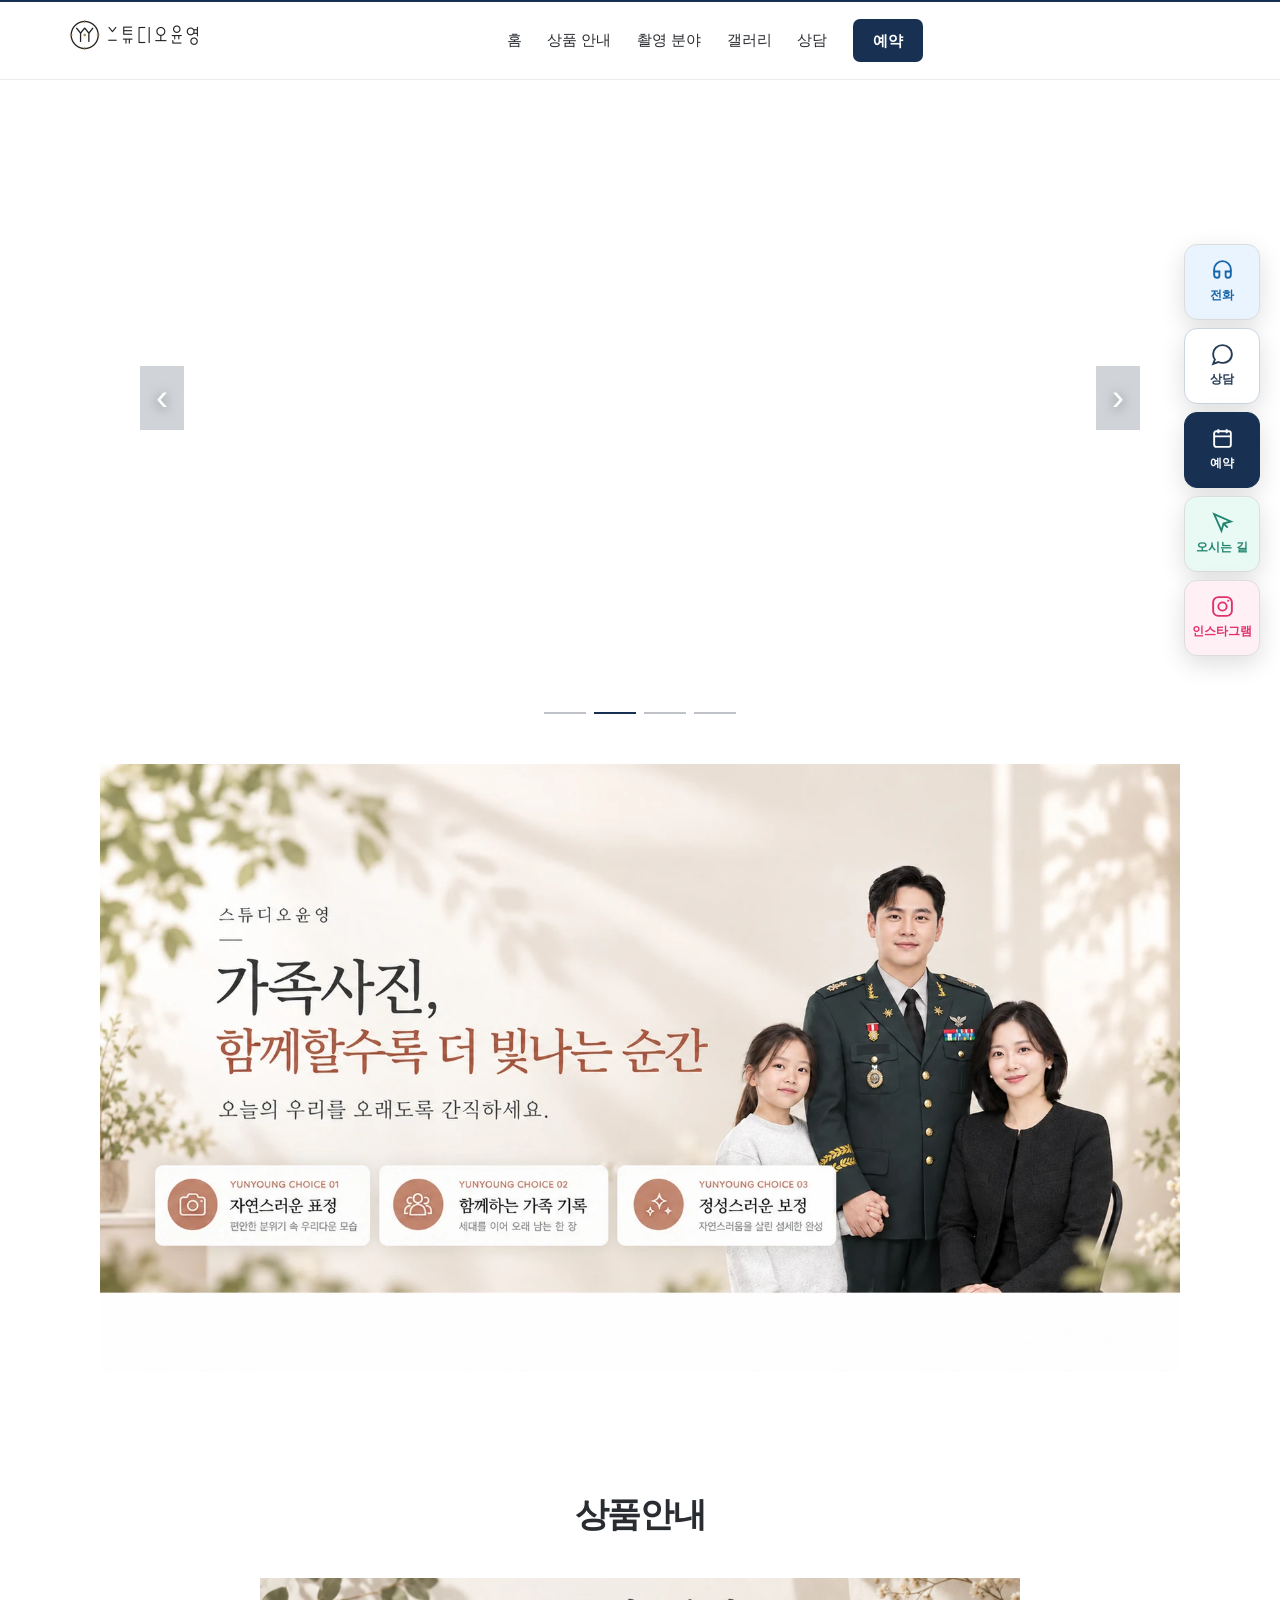
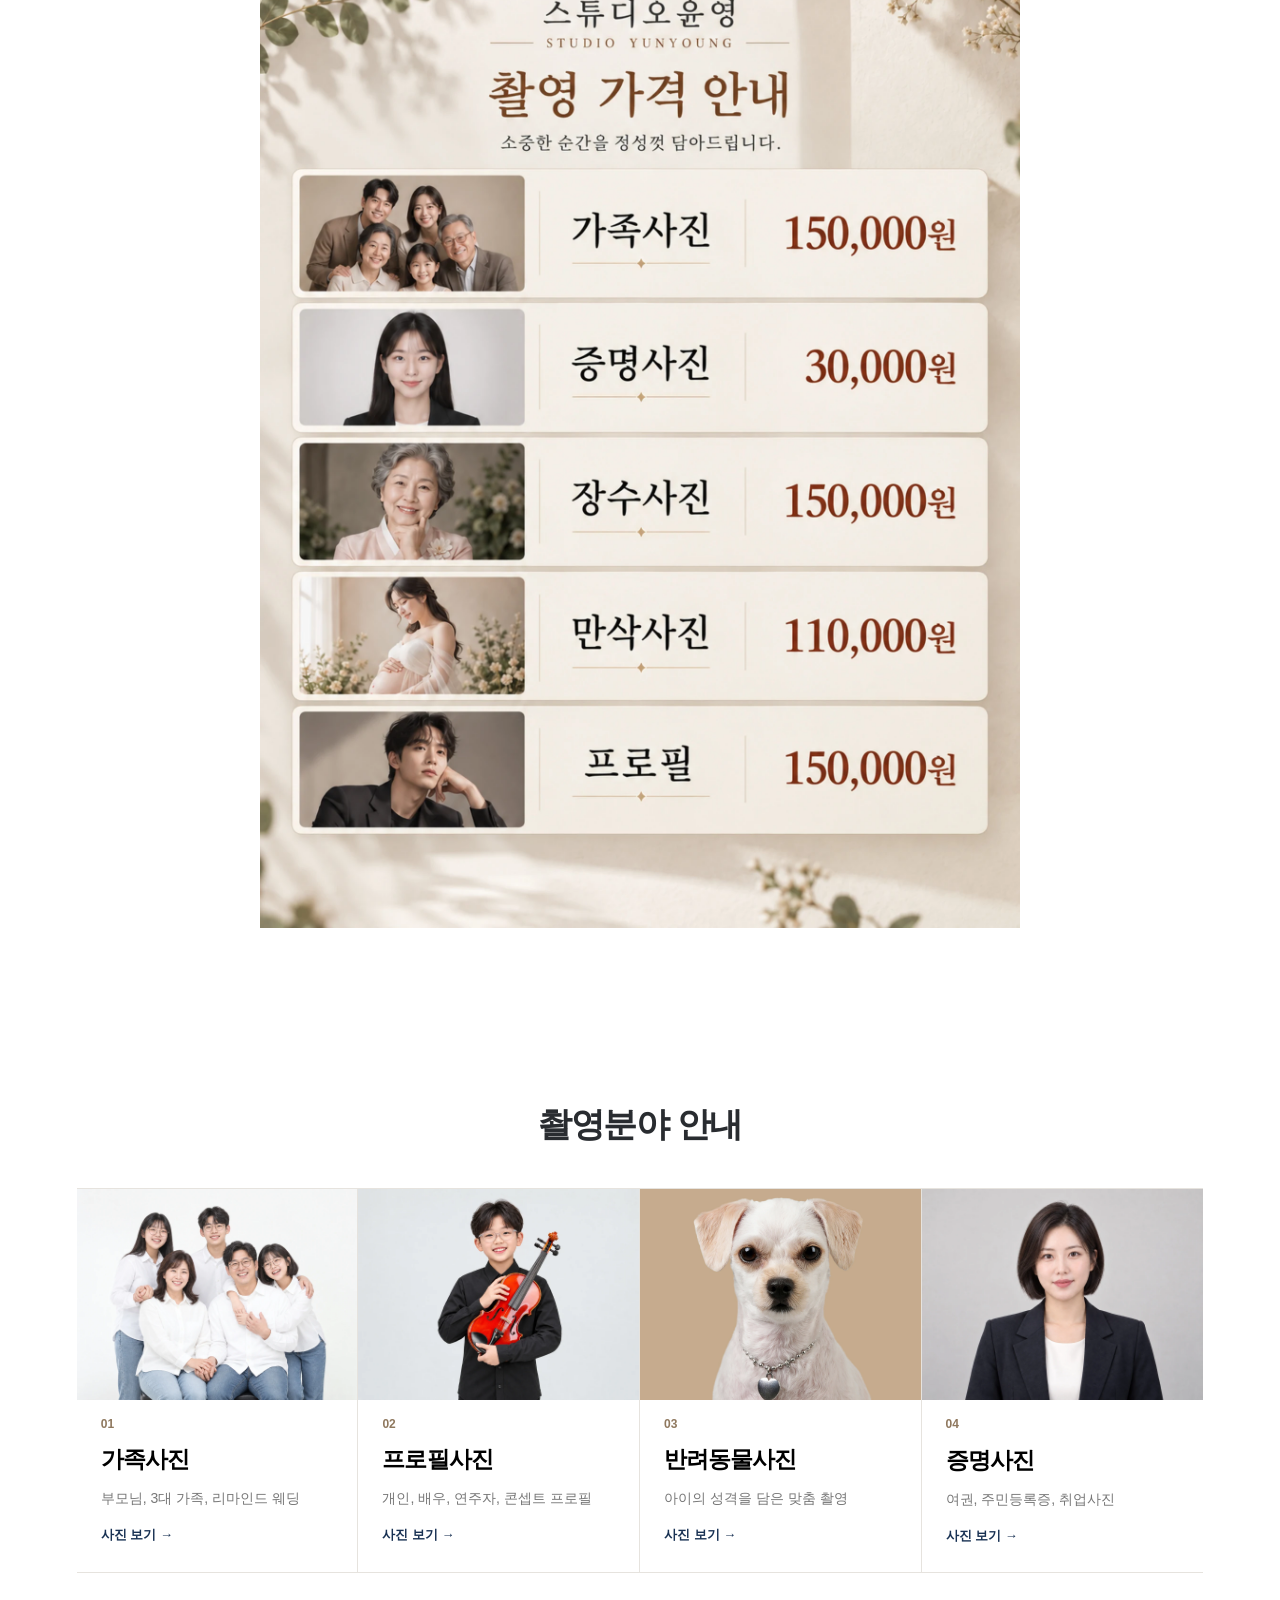
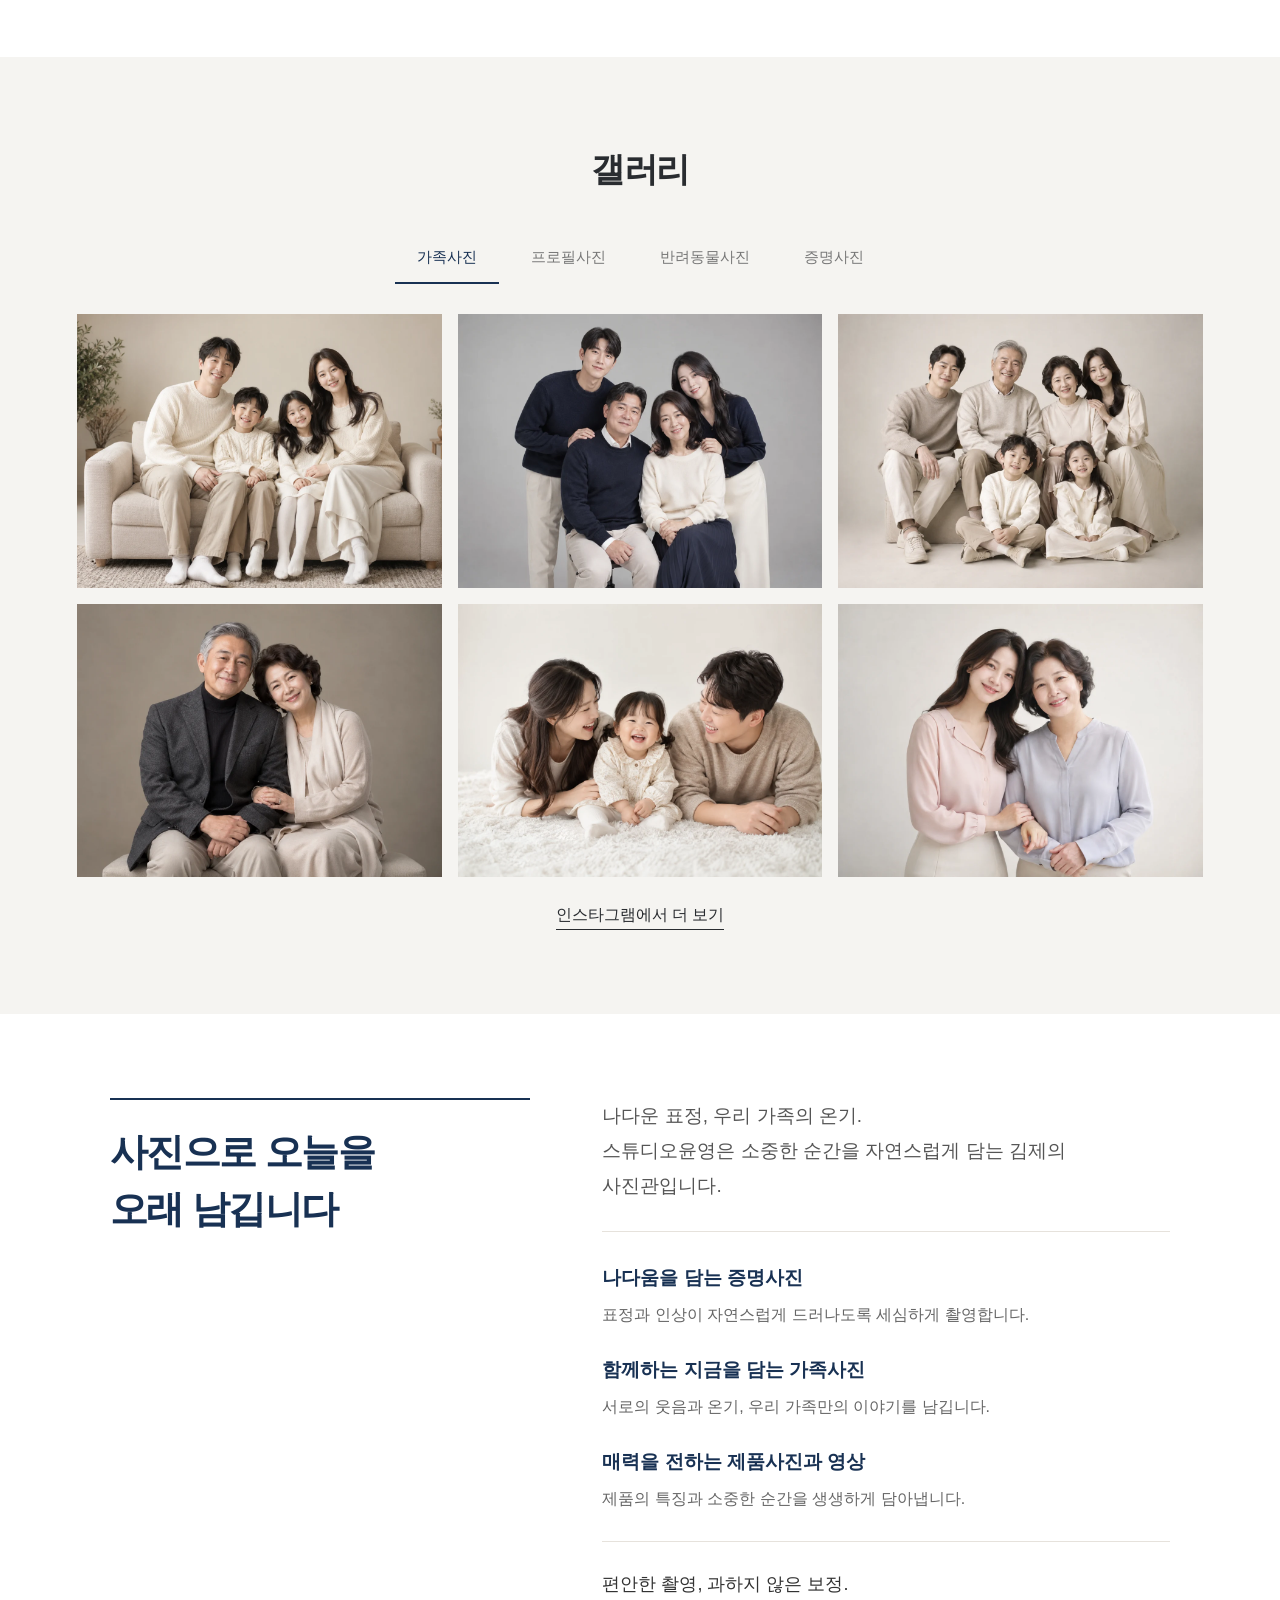
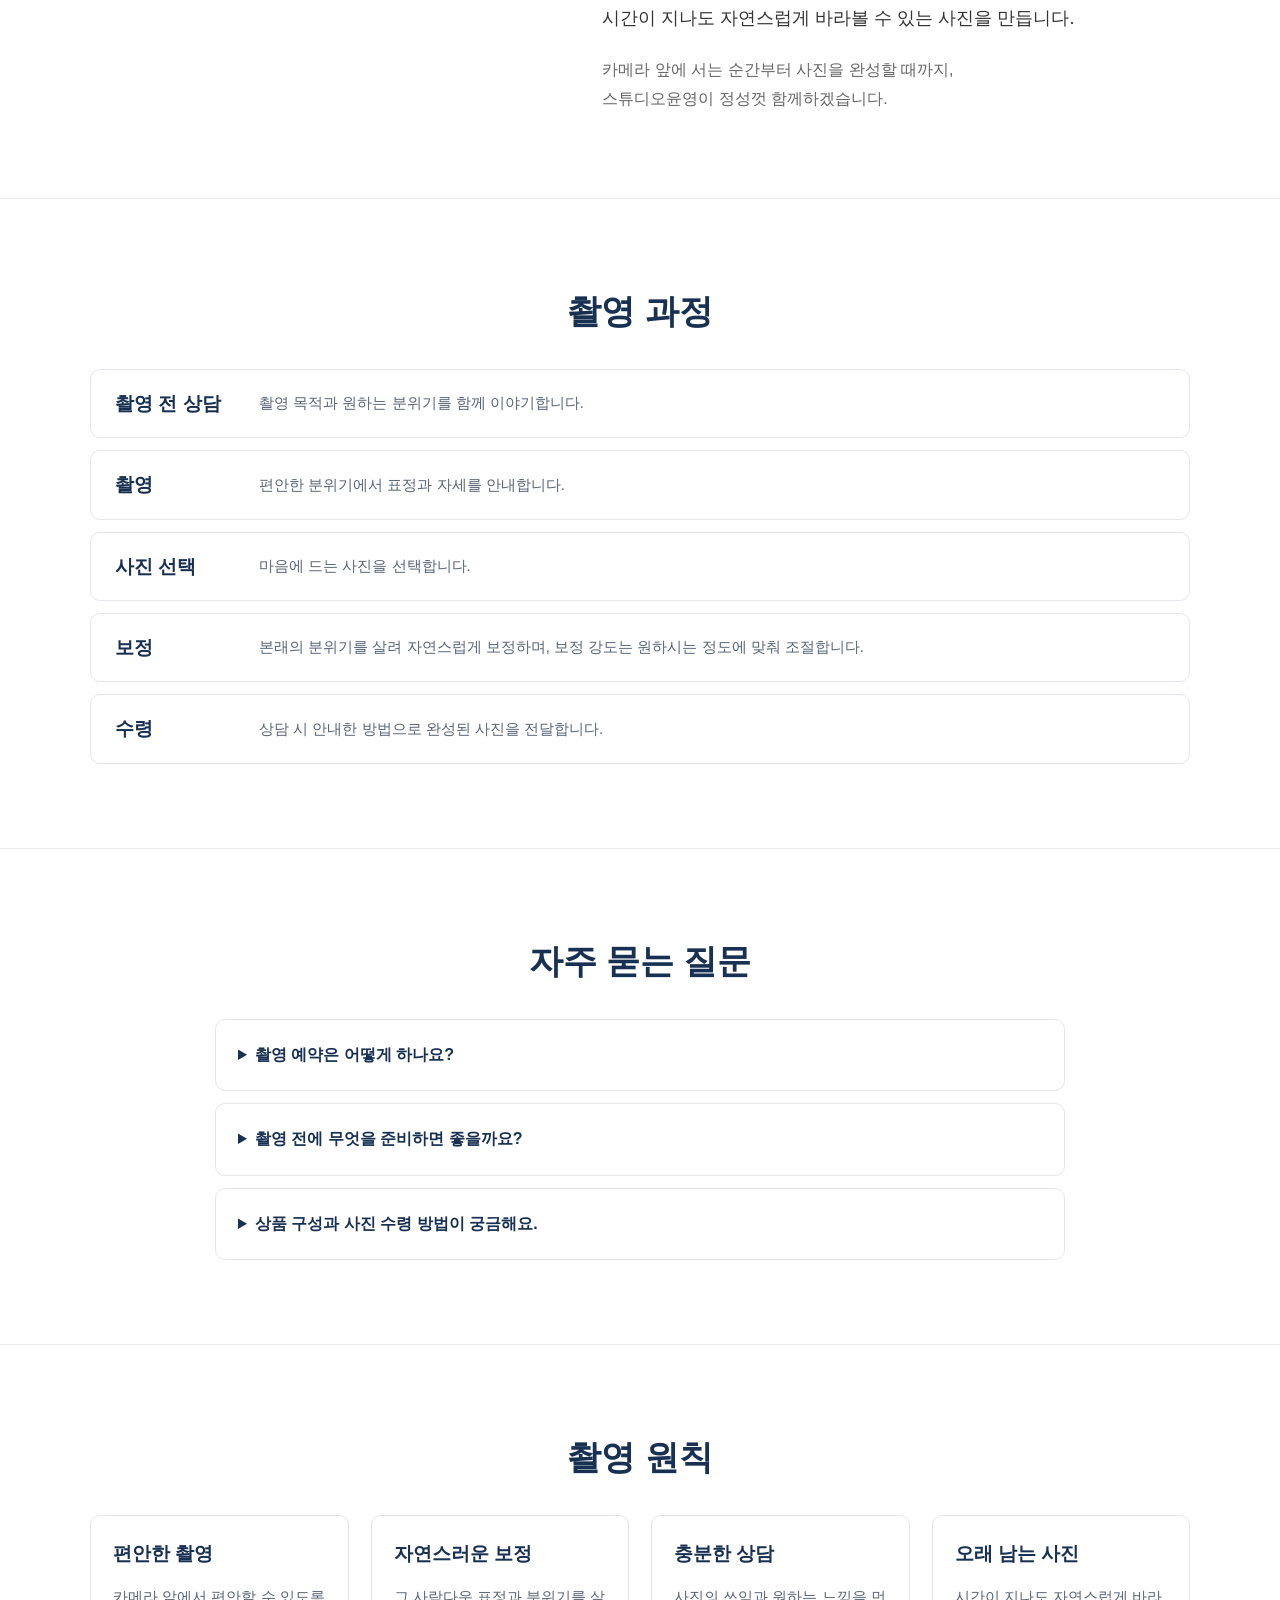
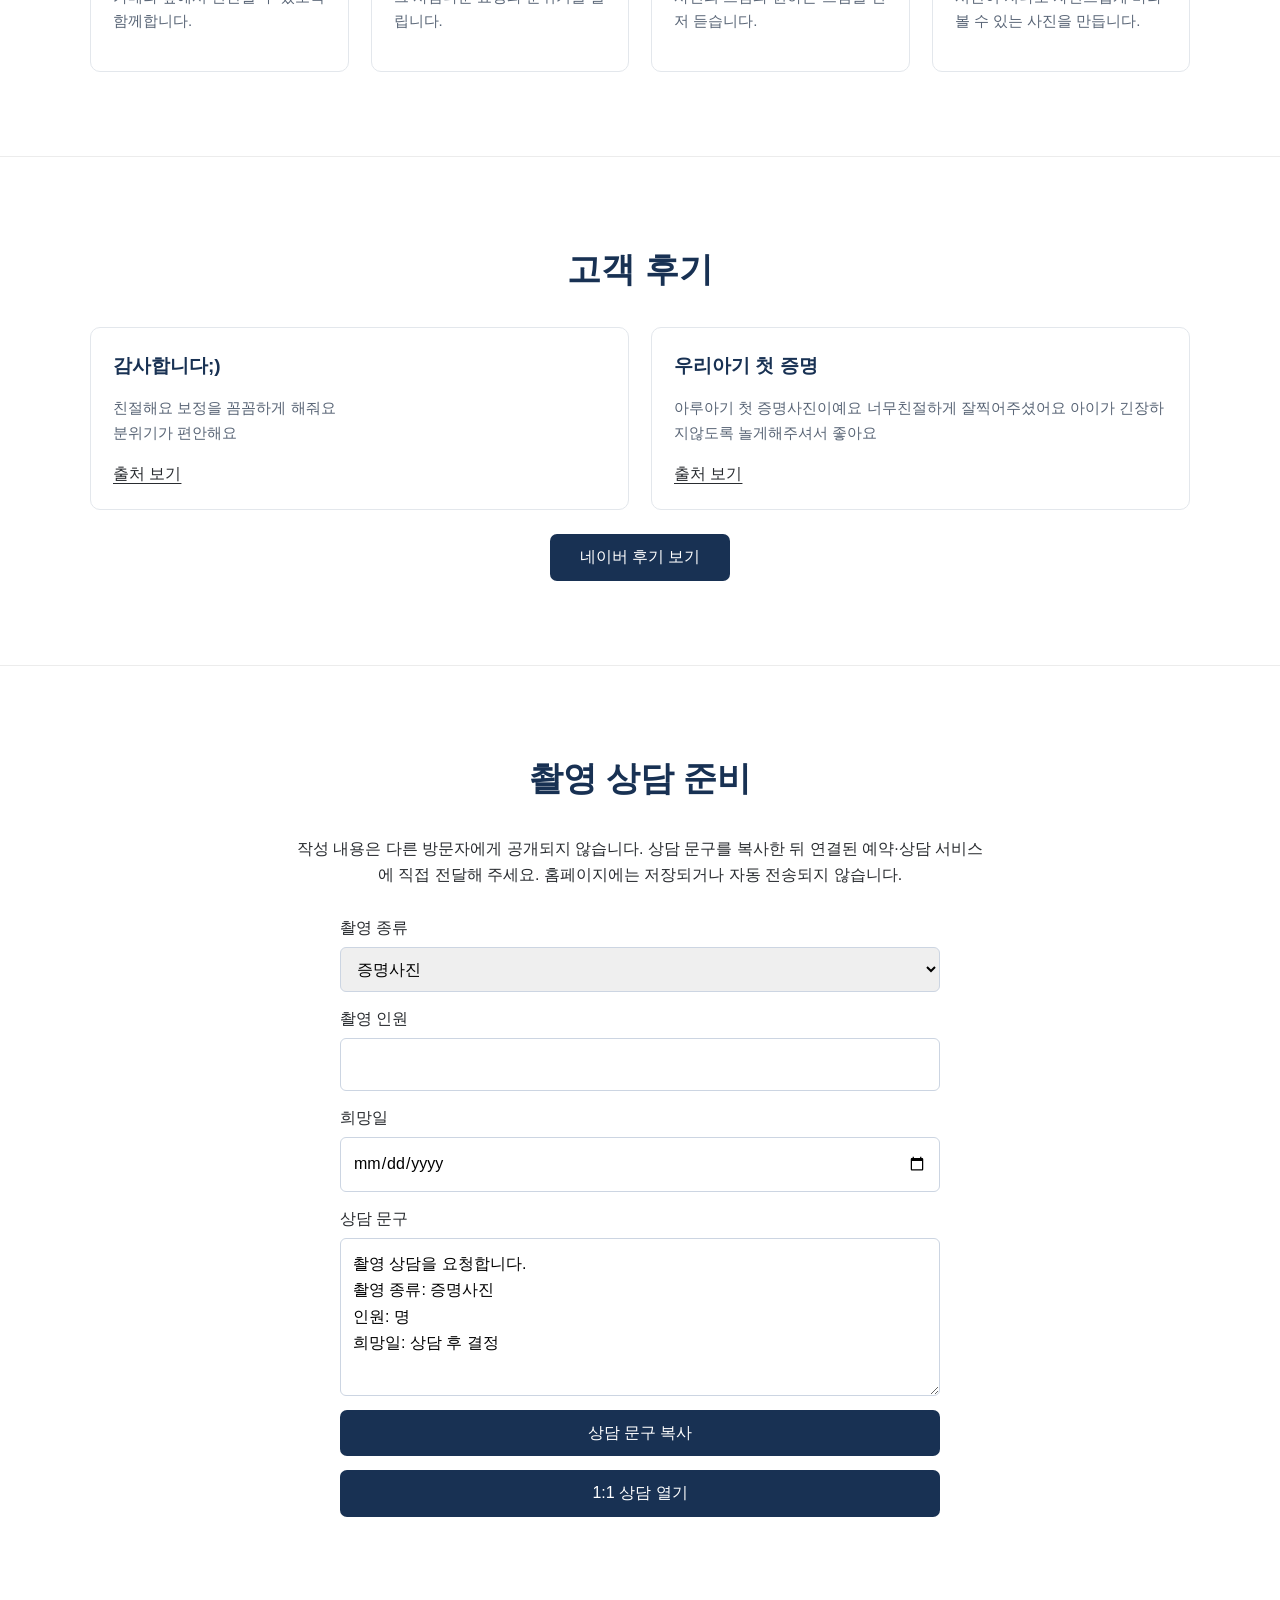
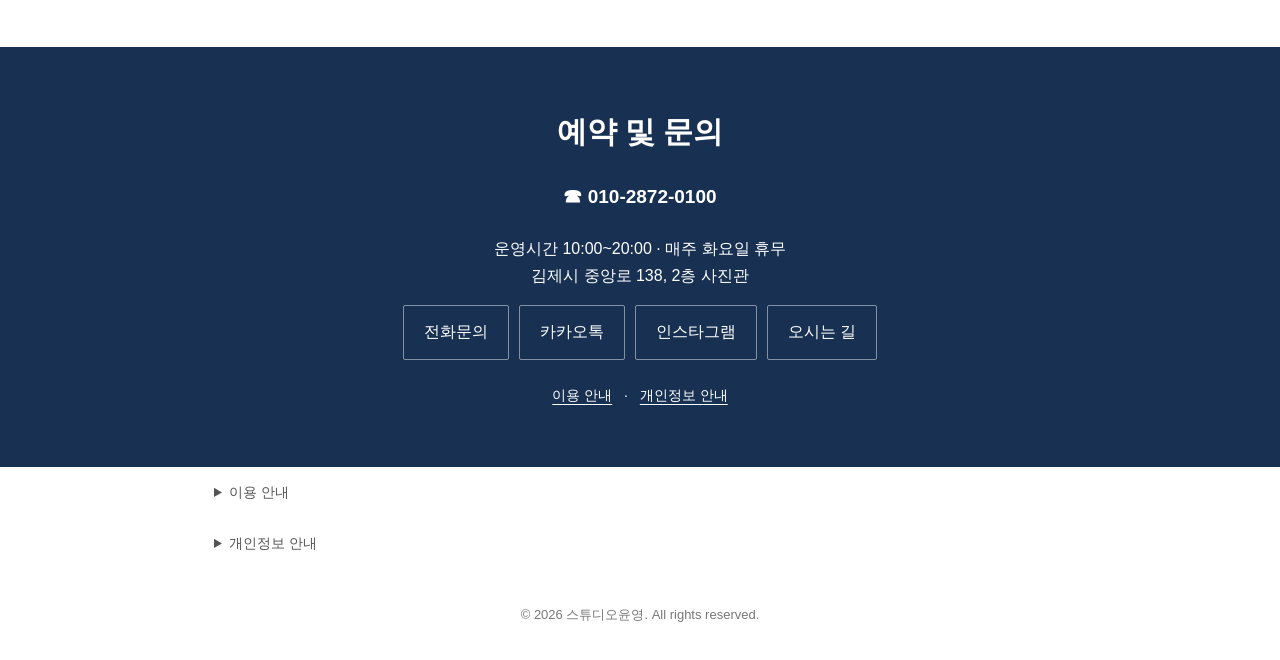
==== index.html @ 4e5cd181 "예약과 상담 메뉴 분리 및 네이버 예약 연결" ====
<!doctype html>
<html lang="ko"><head><meta charset="utf-8"><meta content="width=device-width,initial-scale=1" name="viewport"><title>스튜디오윤영 | 김제 증명사진·가족사진·프로필·반려동물사진 | 김제사진관</title><link rel="stylesheet" href="css/style-1.css"><meta content="김제시 중앙로 138, 2층 스튜디오윤영. 증명사진, 가족사진, 프로필, 반려동물사진 촬영 안내와 갤러리. 예약 및 문의 010-2872-0100." name="description"><meta content="index,follow,max-image-preview:large" name="robots"><meta content="스튜디오윤영 | 김제 증명사진·가족사진·프로필·반려동물사진" property="og:title"><meta content="김제시 중앙로 138, 2층 스튜디오윤영. 증명사진, 가족사진, 프로필, 반려동물사진 촬영 안내와 갤러리. 예약 및 문의 010-2872-0100." property="og:description"><meta content="website" property="og:type"><meta content="ko_KR" property="og:locale"><meta content="스튜디오윤영" property="og:site_name"><meta content="#183153" name="theme-color"><link href="images/photo-001.webp" rel="icon"><script type="application/ld+json">{"@context":"https://schema.org","@type":"LocalBusiness","name":"스튜디오윤영","description":"김제시 중앙로 138, 2층 스튜디오윤영. 증명사진, 가족사진, 프로필, 반려동물사진 촬영 안내와 갤러리. 예약 및 문의 010-2872-0100.","telephone":"010-2872-0100","address":{"@type":"PostalAddress","streetAddress":"중앙로 138, 2층","addressLocality":"김제시","addressRegion":"전북특별자치도","addressCountry":"KR"},"sameAs":["https://www.instagram.com/studio_yunyoung","https://pf.kakao.com/_uxjmls"],"openingHoursSpecification":{"@type":"OpeningHoursSpecification","dayOfWeek":["Monday","Wednesday","Thursday","Friday","Saturday","Sunday"],"opens":"10:00","closes":"20:00"},"url":"https://studioyunyoung.com/"}</script><!-- 게시 후 실제 HTTPS 홈페이지 주소로 canonical, og:url, og:image(공개 이미지 URL)를 추가하세요. 검색엔진 사이트 등록은 별도로 필요합니다. 휴무일은 확인 후 설정하세요. --><link rel="stylesheet" href="css/style-2.css"><link rel="stylesheet" href="css/style-3.css"><link rel="stylesheet" href="css/style-4.css"><link rel="stylesheet" href="css/style-5.css"><link rel="stylesheet" href="css/style-6.css"><link rel="canonical" href="https://studioyunyoung.com/"><meta property="og:url" content="https://studioyunyoung.com/"><meta name="twitter:card" content="summary_large_image"><meta name="google-site-verification" content="3kci3EjsQN4Li2JNepn-wBE82JC1G_40nreCyYBbJPE"><meta name="naver-site-verification" content="561d29f0ad406aca22799c77ac0c1b905d959509"><meta property="og:image" content="https://studioyunyoung.com/images/studio-yunyoung-og.jpg"><meta property="og:image:type" content="image/jpeg"><meta property="og:image:width" content="1200"><meta property="og:image:height" content="630"><meta name="twitter:image" content="https://studioyunyoung.com/images/studio-yunyoung-og.jpg"><meta name="twitter:title" content="스튜디오윤영 | 김제 증명사진·가족사진·프로필·반려동물사진"><meta name="twitter:description" content="김제시 중앙로 138, 2층 스튜디오윤영. 증명사진, 가족사진, 프로필, 반려동물사진 촬영 안내와 갤러리. 예약 및 문의 010-2872-0100."><script id="yy-config" type="application/json">{"version":5,"schedule":{"start":"2026-09-19","end":"2026-09-30","enabled":true},"products":{"enabled":false,"items":[]},"faq":{"enabled":true,"items":[{"title":"촬영 예약은 어떻게 하나요?","text":"전화·네이버 예약·카카오톡을 통해 촬영을 예약하실 수 있습니다. 원하시는 촬영 종류와 일정을 선택하거나 알려주세요. 예약과 관련해 궁금한 점은 전화 또는 카카오톡으로 편하게 문의해 주세요."},{"title":"촬영 전에 무엇을 준비하면 좋을까요?","text":"원하는 사진 분위기와 사용 목적을 미리 알려주세요. 의상과 준비물은 촬영 종류에 맞춰 상담해 드립니다."},{"title":"상품 구성과 사진 수령 방법이 궁금해요.","text":"촬영 종류에 따라 상품 구성과 수령 방법이 다릅니다. 예약 상담 시 확인해 주세요."}]},"process":{"enabled":true,"items":[{"title":"촬영 전 상담","text":"촬영 목적과 원하는 분위기를 함께 이야기합니다."},{"title":"촬영","text":"편안한 분위기에서 표정과 자세를 안내합니다."},{"title":"사진 선택","text":"마음에 드는 사진을 선택합니다."},{"title":"보정","text":"본래의 분위기를 살려 자연스럽게 보정하며, 보정 강도는 원하시는 정도에 맞춰 조절합니다."},{"title":"수령","text":"상담 시 안내한 방법으로 완성된 사진을 전달합니다."}]},"wardrobe":{"enabled":false,"items":[{"title":"","text":""}]},"visit":{"enabled":false,"items":[{"title":"","text":""}]},"photographer":{"enabled":false,"items":[{"title":"","text":""}]},"principles":{"enabled":true,"items":[{"title":"편안한 촬영","text":"카메라 앞에서 편안할 수 있도록 함께합니다."},{"title":"자연스러운 보정","text":"그 사람다운 표정과 분위기를 살립니다."},{"title":"충분한 상담","text":"사진의 쓰임과 원하는 느낌을 먼저 듣습니다."},{"title":"오래 남는 사진","text":"시간이 지나도 자연스럽게 바라볼 수 있는 사진을 만듭니다."}]},"reviews":{"enabled":true,"items":[{"title":"감사합니다;)","text":"친절해요 보정을 꼼꼼하게 해줘요\n분위기가 편안해요","url":"https://m.place.naver.com/my/review/6aae3f268a6053fb1e5ec2ae"},{"title":"우리아기 첫 증명","text":"아루아기 첫 증명사진이예요 너무친절하게 잘찍어주셨어요 아이가 긴장하지않도록 놀게해주셔서 좋아요","url":"https://m.place.naver.com/my/review/67e1294032980dc170e0aef8"}],"naverURL":"https://map.naver.com/p/search/%EC%8A%A4%ED%8A%9C%EB%94%94%EC%98%A4%EC%9C%A4%EC%98%81/place/1227058138?placePath=%2Freview%3Fbk_query%3D%EC%8A%A4%ED%8A%9C%EB%94%94%EC%98%A4%EC%9C%A4%EC%98%81%26entry%3Dpll%26fromNxList%3Dtrue%26fromPanelNum%3D2%26locale%3Dko%26searchText%3D%EC%8A%A4%ED%8A%9C%EB%94%94%EC%98%A4%EC%9C%A4%EC%98%81%26svcName%3Dmap_pcv5%26timestamp%3D202609191800&entry=pll&from=nx&fromNxList=true&searchType=place&c=15.00,0,0,0,dh","kakaoURL":""},"reservation":{"label":"예약","url":"https://m.booking.naver.com/booking/10/bizes/551021?theme=place&entry=pll&lang=ko","enabled":true},"consult":{"label":"상담","url":"https://pf.kakao.com/_uxjmls/chat","enabled":true,"types":"증명사진\n가족사진\n프로필사진\n반려동물사진\n만삭사진\n제품사진","galleryURL":""}}</script><link rel="stylesheet" href="css/style-7.css"></head><body><header><div class="logo"><a href="./" aria-label="스튜디오윤영 메인화면 새로 열기" style="display: block;"><img alt="스튜디오윤영 로고" decoding="async" height="200" src="images/photo-002.webp" width="600"></a></div><button aria-controls="main-nav" aria-expanded="false" class="menu-toggle" type="button">☰ 메뉴</button><nav aria-label="주요 메뉴" id="main-nav"><a href="./">홈</a><a href="#price">상품 안내</a><a href="#services">촬영 분야</a><div class="nav-gallery"><a href="#gallery">갤러리</a><div class="gallery-subnav" aria-label="갤러리 분야"><a href="#gallery" data-category="0">가족사진</a><a href="#gallery" data-category="1">프로필사진</a><a href="#gallery" data-category="2">반려동물사진</a><a href="#gallery" data-category="3">증명사진</a></div></div><a class="nav-consult" href="#yy-consult" data-yy-consult="true">상담</a><a class="nav-reservation yy-book" href="https://m.booking.naver.com/booking/10/bizes/551021?theme=place&amp;entry=pll&amp;lang=ko" target="_blank" rel="noopener noreferrer" data-yy-reservation="true">예약</a></nav></header><main class="layout-gallery reference-layout"><div aria-label="스튜디오 촬영사진" class="hero"><h1 class="sr-only">김제 사진관 스튜디오윤영</h1><img alt="메인 사진 1" class="hero-slide active" decoding="async" fetchpriority="high" height="900" src="images/photo-003.webp" style="object-position:50% 50%" width="1600" aria-hidden="false"><img alt="메인 사진 2" class="hero-slide" decoding="async" height="900" src="images/photo-004.webp" style="object-position:50% 50%" width="1600" aria-hidden="true"><img class="hero-slide" alt="메인 사진" decoding="async" src="images/photo-005.webp" width="1600" height="900" aria-hidden="true"><img class="hero-slide" alt="메인 사진" decoding="async" src="images/photo-006.webp" width="1600" height="900" aria-hidden="true"><button aria-label="이전 사진" class="hero-arrow hero-prev">‹</button><button aria-label="다음 사진" class="hero-arrow hero-next">›</button><div class="hero-controls"><button class="slide-dot active" type="button" aria-label="1번 사진 보기" aria-pressed="true"></button><button class="slide-dot" type="button" aria-label="2번 사진 보기" aria-pressed="false"></button><button class="slide-dot" type="button" aria-label="3번 사진 보기" aria-pressed="false"></button><button class="slide-dot" type="button" aria-label="4번 사진 보기" aria-pressed="false"></button></div></div><img alt="대문 아래 이미지" class="feature" decoding="async" height="900" loading="lazy" src="images/photo-007.webp" width="1600"><section class="event" id="event" data-yy-start="2026-09-19" data-yy-end="2026-09-30" data-yy-enabled="true"><div class="section-title"><small>EVENT</small><h2>이벤트</h2></div><div class="stack-images"><img alt="이벤트 1" decoding="async" height="1402" loading="lazy" src="images/photo-008.webp" width="1122"></div><a class="naver-card" href="https://map.naver.com/p/entry/place/1227058138?c=15.00,0,0,0,dh&amp;placePath=%2Fhome%3Ffrom%3Dmap%26fromPanelNum%3D1%26additionalHeight%3D76%26timestamp%3D202609111523%26locale%3Dko%26svcName%3Dmap_pcv5" rel="noopener noreferrer" target="_blank"><span class="naver-thumb">N</span><span><small>네이버 스마트플레이스</small><b>네이버에서 이벤트 확인하기</b></span><strong>열기 →</strong></a><a class="naver-card" href="https://pf.kakao.com/_uxjmls/chat" rel="noopener noreferrer" target="_blank"><span class="naver-thumb" style="background:#fee500;color:#241f00">톡</span><span><small>카카오톡 채널</small><b>이벤트·촬영 상담하기</b></span><strong>열기 →</strong></a></section>
<section id="price"><div class="section-title"><small>PRICE</small><h2>상품안내</h2></div><div class="stack-images"><img alt="상품안내 1" decoding="async" height="2000" loading="lazy" src="images/photo-009.webp" width="1600"></div></section>
<section id="services"><div class="section-title"><small>SERVICE</small><h2>촬영분야 안내</h2></div><div class="services"><button class="service"><img alt="가족사진" decoding="async" height="900" loading="lazy" src="images/photo-010.webp" width="1200"><span class="service-number">01</span><b>가족사진</b><p>부모님, 3대 가족, 리마인드 웨딩</p><em>사진 보기 →</em></button><button class="service"><img alt="프로필사진" decoding="async" height="900" loading="lazy" src="images/photo-011.webp" width="1200"><span class="service-number">02</span><b>프로필사진</b><p>개인, 배우, 연주자, 콘셉트 프로필</p><em>사진 보기 →</em></button><button class="service"><img alt="반려동물사진" decoding="async" height="1500" loading="lazy" src="images/photo-012.webp" width="1500"><span class="service-number">03</span><b>반려동물사진</b><p>아이의 성격을 담은 맞춤 촬영</p><em>사진 보기 →</em></button><button class="service"><img alt="증명사진" decoding="async" height="900" loading="lazy" src="images/photo-013.webp" width="1200"><span class="service-number">04</span><b>증명사진</b><p>여권, 주민등록증, 취업사진</p><em>사진 보기 →</em></button></div></section>
<section class="gallery" id="gallery"><div class="section-title"><small>GALLERY</small><h2>갤러리</h2></div><div aria-label="촬영 분야" class="gallery-tabs" role="tablist"><button aria-controls="gallery-panel-0" aria-selected="true" class="gallery-tab active" id="gallery-tab-0" role="tab" tabindex="0">가족사진</button><button aria-controls="gallery-panel-1" aria-selected="false" class="gallery-tab" id="gallery-tab-1" role="tab" tabindex="-1">프로필사진</button><button aria-controls="gallery-panel-2" aria-selected="false" class="gallery-tab" id="gallery-tab-2" role="tab" tabindex="-1">반려동물사진</button><button aria-controls="gallery-panel-3" aria-selected="false" class="gallery-tab" id="gallery-tab-3" role="tab" tabindex="-1">증명사진</button></div><div aria-labelledby="gallery-tab-0" class="gallery-grid group-0" id="gallery-panel-0" role="tabpanel"><button aria-label="가족사진 AI 예시 1 확대" class="gallery-item" type="button"><img alt="가족사진 AI 촬영 스타일 예시 1" decoding="async" height="900" loading="lazy" src="images/photo-014.webp" width="1200"></button><button aria-label="가족사진 AI 예시 6 확대" class="gallery-item" type="button"><img alt="가족사진 AI 촬영 스타일 예시 6" decoding="async" height="900" loading="lazy" src="images/photo-015.webp" width="1200"></button><button aria-label="가족사진 AI 예시 2 확대" class="gallery-item" type="button"><img alt="가족사진 AI 촬영 스타일 예시 2" decoding="async" height="900" loading="lazy" src="images/photo-016.webp" width="1200"></button><button aria-label="가족사진 AI 예시 3 확대" class="gallery-item" type="button"><img alt="가족사진 AI 촬영 스타일 예시 3" decoding="async" height="900" loading="lazy" src="images/photo-017.webp" width="1200"></button><button aria-label="가족사진 AI 예시 4 확대" class="gallery-item" type="button"><img alt="가족사진 AI 촬영 스타일 예시 4" decoding="async" height="900" loading="lazy" src="images/photo-018.webp" width="1200"></button><button aria-label="가족사진 AI 예시 5 확대" class="gallery-item" type="button"><img alt="가족사진 AI 촬영 스타일 예시 5" decoding="async" height="900" loading="lazy" src="images/photo-019.webp" width="1200"></button></div><div aria-labelledby="gallery-tab-1" class="gallery-grid group-1" hidden="" id="gallery-panel-1" role="tabpanel"><button aria-label="프로필사진 AI 예시 1 확대" class="gallery-item" type="button"><img alt="프로필사진 AI 촬영 스타일 예시 1" decoding="async" height="900" loading="lazy" src="images/photo-020.webp" width="1200"></button><button aria-label="프로필사진 AI 예시 2 확대" class="gallery-item" type="button"><img alt="프로필사진 AI 촬영 스타일 예시 2" decoding="async" height="900" loading="lazy" src="images/photo-021.webp" width="1200"></button><button aria-label="프로필사진 AI 예시 3 확대" class="gallery-item" type="button"><img alt="프로필사진 AI 촬영 스타일 예시 3" decoding="async" height="900" loading="lazy" src="images/photo-022.webp" width="1200"></button><button aria-label="프로필사진 AI 예시 4 확대" class="gallery-item" type="button"><img alt="프로필사진 AI 촬영 스타일 예시 4" decoding="async" height="900" loading="lazy" src="images/photo-023.webp" width="1200"></button><button aria-label="프로필사진 AI 예시 5 확대" class="gallery-item" type="button"><img alt="프로필사진 AI 촬영 스타일 예시 5" decoding="async" height="900" loading="lazy" src="images/photo-024.webp" width="1200"></button><button aria-label="프로필사진 AI 예시 6 확대" class="gallery-item" type="button"><img alt="프로필사진 AI 촬영 스타일 예시 6" decoding="async" height="900" loading="lazy" src="images/photo-025.webp" width="1200"></button></div><div aria-labelledby="gallery-tab-2" class="gallery-grid group-2" hidden="" id="gallery-panel-2" role="tabpanel"><button aria-label="반려동물사진 AI 예시 1 확대" class="gallery-item" type="button"><img alt="반려동물사진 AI 촬영 스타일 예시 1" decoding="async" height="900" loading="lazy" src="images/photo-026.webp" width="1200"></button><button aria-label="반려동물사진 AI 예시 2 확대" class="gallery-item" type="button"><img alt="반려동물사진 AI 촬영 스타일 예시 2" decoding="async" height="900" loading="lazy" src="images/photo-027.webp" width="1200"></button><button aria-label="반려동물사진 AI 예시 3 확대" class="gallery-item" type="button"><img alt="반려동물사진 AI 촬영 스타일 예시 3" decoding="async" height="900" loading="lazy" src="images/photo-028.webp" width="1200"></button><button aria-label="반려동물사진 AI 예시 4 확대" class="gallery-item" type="button"><img alt="반려동물사진 AI 촬영 스타일 예시 4" decoding="async" height="900" loading="lazy" src="images/photo-029.webp" width="1200"></button><button aria-label="반려동물사진 AI 예시 5 확대" class="gallery-item" type="button"><img alt="반려동물사진 AI 촬영 스타일 예시 5" decoding="async" height="900" loading="lazy" src="images/photo-030.webp" width="1200"></button><button aria-label="반려동물사진 AI 예시 6 확대" class="gallery-item" type="button"><img alt="반려동물사진 AI 촬영 스타일 예시 6" decoding="async" height="900" loading="lazy" src="images/photo-031.webp" width="1200"></button></div><div aria-labelledby="gallery-tab-3" class="gallery-grid group-3" hidden="" id="gallery-panel-3" role="tabpanel"><button aria-label="증명사진 AI 예시 1 확대" class="gallery-item" type="button"><img alt="증명사진 AI 촬영 스타일 예시 1" decoding="async" height="1200" loading="lazy" src="images/photo-032.webp" width="900"></button><button aria-label="증명사진 AI 예시 2 확대" class="gallery-item" type="button"><img alt="증명사진 AI 촬영 스타일 예시 2" decoding="async" height="1200" loading="lazy" src="images/photo-033.webp" width="900"></button><button aria-label="증명사진 AI 예시 3 확대" class="gallery-item" type="button"><img alt="증명사진 AI 촬영 스타일 예시 3" decoding="async" height="1200" loading="lazy" src="images/photo-034.webp" width="900"></button><button aria-label="증명사진 AI 예시 4 확대" class="gallery-item" type="button"><img alt="증명사진 AI 촬영 스타일 예시 4" decoding="async" height="1200" loading="lazy" src="images/photo-035.webp" width="900"></button><button aria-label="증명사진 AI 예시 5 확대" class="gallery-item" type="button"><img alt="증명사진 AI 촬영 스타일 예시 5" decoding="async" height="1200" loading="lazy" src="images/photo-036.webp" width="900"></button><button aria-label="증명사진 AI 예시 6 확대" class="gallery-item" type="button"><img alt="증명사진 AI 촬영 스타일 예시 6" decoding="async" height="1200" loading="lazy" src="images/photo-037.webp" width="900"></button></div><a class="yy-gallery-more" href="https://www.instagram.com/studio_yunyoung" target="_blank" rel="noopener noreferrer" data-yy-generated="true">인스타그램에서 더 보기</a></section>
<section id="about" aria-labelledby="about-title">
  <div class="about about-refined">
    <h2 id="about-title">사진으로 오늘을<br>오래 남깁니다</h2>
    <p class="about-intro">나다운 표정, 우리 가족의 온기.<br>스튜디오윤영은 소중한 순간을 자연스럽게 담는<br class="about-desktop-break"> 김제의 사진관입니다.</p>
    <div class="about-services">
      <p><strong>나다움을 담는 증명사진</strong><br>표정과 인상이 자연스럽게 드러나도록 세심하게 촬영합니다.</p>
      <p><strong>함께하는 지금을 담는 가족사진</strong><br>서로의 웃음과 온기, 우리 가족만의 이야기를 남깁니다.</p>
      <p><strong>매력을 전하는 제품사진과 영상</strong><br>제품의 특징과 소중한 순간을 생생하게 담아냅니다.</p>
    </div>
    <p class="about-values">편안한 촬영, 과하지 않은 보정.<br>시간이 지나도 자연스럽게 바라볼 수 있는 사진을 만듭니다.</p>
    <p class="about-ending">카메라 앞에 서는 순간부터 사진을 완성할 때까지,<br>스튜디오윤영이 정성껏 함께하겠습니다.</p>
  </div>
</section>
<section class="yy-section" id="yy-process" data-yy-generated="true" style="order: 10;"><h2>촬영 과정</h2><div class="yy-grid"><article class="yy-card"><h3>촬영 전 상담</h3><p>촬영 목적과 원하는 분위기를 함께 이야기합니다.</p></article><article class="yy-card"><h3>촬영</h3><p>편안한 분위기에서 표정과 자세를 안내합니다.</p></article><article class="yy-card"><h3>사진 선택</h3><p>마음에 드는 사진을 선택합니다.</p></article><article class="yy-card"><h3>보정</h3><p>본래의 분위기를 살려 자연스럽게 보정하며, 보정 강도는 원하시는 정도에 맞춰 조절합니다.</p></article><article class="yy-card"><h3>수령</h3><p>상담 시 안내한 방법으로 완성된 사진을 전달합니다.</p></article></div></section><section class="yy-section" id="yy-faq" data-yy-generated="true" style="order: 11;"><h2>자주 묻는 질문</h2><div class="yy-faq"><details class="yy-card"><summary>촬영 예약은 어떻게 하나요?</summary><p>전화·네이버 예약·카카오톡을 통해 촬영을 예약하실 수 있습니다. 원하시는 촬영 종류와 일정을 선택하거나 알려주세요. 예약과 관련해 궁금한 점은 전화 또는 카카오톡으로 편하게 문의해 주세요.</p></details><details class="yy-card"><summary>촬영 전에 무엇을 준비하면 좋을까요?</summary><p>원하는 사진 분위기와 사용 목적을 미리 알려주세요. 의상과 준비물은 촬영 종류에 맞춰 상담해 드립니다.</p></details><details class="yy-card"><summary>상품 구성과 사진 수령 방법이 궁금해요.</summary><p>촬영 종류에 따라 상품 구성과 수령 방법이 다릅니다. 예약 상담 시 확인해 주세요.</p></details></div></section><section class="yy-section" id="yy-principles" data-yy-generated="true" style="order: 12;"><h2>촬영 원칙</h2><div class="yy-grid"><article class="yy-card"><h3>편안한 촬영</h3><p>카메라 앞에서 편안할 수 있도록 함께합니다.</p></article><article class="yy-card"><h3>자연스러운 보정</h3><p>그 사람다운 표정과 분위기를 살립니다.</p></article><article class="yy-card"><h3>충분한 상담</h3><p>사진의 쓰임과 원하는 느낌을 먼저 듣습니다.</p></article><article class="yy-card"><h3>오래 남는 사진</h3><p>시간이 지나도 자연스럽게 바라볼 수 있는 사진을 만듭니다.</p></article></div></section><section class="yy-section" id="yy-reviews" data-yy-generated="true" style="order: 13;"><h2>고객 후기</h2><div class="yy-grid"><article class="yy-card"><h3>감사합니다;)</h3><p>친절해요 보정을 꼼꼼하게 해줘요
분위기가 편안해요</p><a class="yy-link" href="https://m.place.naver.com/my/review/6aae3f268a6053fb1e5ec2ae" target="_blank" rel="noopener noreferrer">출처 보기</a></article><article class="yy-card"><h3>우리아기 첫 증명</h3><p>아루아기 첫 증명사진이예요 너무친절하게 잘찍어주셨어요 아이가 긴장하지않도록 놀게해주셔서 좋아요</p><a class="yy-link" href="https://m.place.naver.com/my/review/67e1294032980dc170e0aef8" target="_blank" rel="noopener noreferrer">출처 보기</a></article></div><div class="yy-review-links"><a class="yy-book" href="https://map.naver.com/p/search/%EC%8A%A4%ED%8A%9C%EB%94%94%EC%98%A4%EC%9C%A4%EC%98%81/place/1227058138?placePath=%2Freview%3Fbk_query%3D%EC%8A%A4%ED%8A%9C%EB%94%94%EC%98%A4%EC%9C%A4%EC%98%81%26entry%3Dpll%26fromNxList%3Dtrue%26fromPanelNum%3D2%26locale%3Dko%26searchText%3D%EC%8A%A4%ED%8A%9C%EB%94%94%EC%98%A4%EC%9C%A4%EC%98%81%26svcName%3Dmap_pcv5%26timestamp%3D202609191800&amp;entry=pll&amp;from=nx&amp;fromNxList=true&amp;searchType=place&amp;c=15.00,0,0,0,dh" target="_blank" rel="noopener noreferrer">네이버 후기 보기</a></div></section><section class="yy-section" id="yy-consult" data-yy-generated="true" style="order: 30;"><h2>촬영 상담 준비</h2><p class="yy-lead">작성 내용은 다른 방문자에게 공개되지 않습니다. 상담 문구를 복사한 뒤 연결된 예약·상담 서비스에 직접 전달해 주세요. 홈페이지에는 저장되거나 자동 전송되지 않습니다.</p><div class="yy-consult-form"><label>촬영 종류<select id="yy-type"><option>증명사진</option><option>가족사진</option><option>프로필사진</option><option>반려동물사진</option><option>만삭사진</option><option>제품사진</option></select></label><label>촬영 인원<input id="yy-people" type="number" min="1" max="100"></label><label>희망일<input id="yy-date" type="date"></label><label>상담 문구<textarea id="yy-message" rows="5" readonly=""></textarea></label><button class="yy-book" type="button" id="yy-copy">상담 문구 복사</button><a class="yy-book" href="https://pf.kakao.com/_uxjmls/chat" target="_blank" rel="noopener noreferrer" id="yy-consult-open" style="scroll-margin-top: 110px;">1:1 상담 열기</a><p id="yy-copy-status" role="status"></p></div></section><section class="contact" id="contact" style="order: 1000;"><h2>예약 및 문의</h2><a class="phone-inline" href="tel:010-2872-0100">☎ 010-2872-0100</a><p>운영시간 10:00~20:00 · 매주 화요일 휴무<br>김제시 중앙로 138, 2층 사진관</p><div class="buttons"><a href="tel:010-2872-0100">전화문의</a><a href="https://pf.kakao.com/_uxjmls/chat" rel="noopener noreferrer" target="_blank">카카오톡</a><a href="https://www.instagram.com/studio_yunyoung" rel="noopener noreferrer" target="_blank">인스타그램</a><a href="https://naver.me/GMmLZN1i" rel="noopener noreferrer" target="_blank">오시는 길</a></div><div class="policy-links"><a href="#terms">이용 안내</a> · <a href="#privacy">개인정보 안내</a></div></section></main><details class="policy-detail" id="terms"><summary>이용 안내</summary><p>이 홈페이지는 촬영 상품과 대표사진을 안내합니다. 예약 가능 시간, 최종 촬영 금액, 상품 구성 및 취소·변경 조건은 예약 전 스튜디오에 문의해 주세요. 예약은 전화 또는 연결된 외부 서비스에서 진행됩니다.</p></details><details class="policy-detail" id="privacy"><summary>개인정보 안내</summary><p data-yy-updated="true">이 HTML 페이지에는 회원가입·서버로 정보를 전송하는 입력 폼이나 분석·광고 추적 스크립트가 없습니다. 전화 상담 또는 네이버·카카오톡·인스타그램으로 이동하여 제공하는 정보는 해당 서비스와 스튜디오의 별도 안내를 확인해 주세요. 개인정보 관련 문의: 010-2872-0100. 이 안내는 스튜디오의 전체 개인정보 처리방침을 대신하지 않습니다. 상담 준비 항목은 브라우저 안에서 문구를 만드는 데만 사용되며 자동 전송·저장되지 않습니다.</p></details><footer>© 2026 스튜디오윤영. All rights reserved.</footer><dialog aria-label="사진 확대 보기" class="photo-dialog" id="lightbox"><button aria-label="확대 사진 닫기" class="close">×</button><img alt="확대 사진" id="lightbox-img"></dialog><div class="quick-links size-medium color yy-five-links"><a class="quick-phone" href="tel:010-2872-0100"><span class="quick-icon"><svg fill="none" stroke="currentColor" stroke-width="1.8" viewBox="0 0 24 24"><path d="M4 13v-2a8 8 0 0 1 16 0v2"></path><path d="M18 19h-1a2 2 0 0 1-2-2v-4h5v3a3 3 0 0 1-3 3ZM6 19h1a2 2 0 0 0 2-2v-4H4v3a3 3 0 0 0 3 3Z"></path></svg></span>전화</a><a class="quick-consult" href="#yy-consult"><span class="quick-icon"><svg fill="none" stroke="currentColor" stroke-width="1.8" viewBox="0 0 24 24"><path d="M21 11.5a8.4 8.4 0 0 1-9 8.5 9.6 9.6 0 0 1-4-.8L3 21l1.7-4.2A8.1 8.1 0 0 1 3 11.5C3 6.8 7 3 12 3s9 3.8 9 8.5Z"></path><path d="M8.5 11.5h.01M12 11.5h.01M15.5 11.5h.01"></path></svg></span>상담</a><a class="quick-reservation" href="https://m.booking.naver.com/booking/10/bizes/551021?theme=place&amp;entry=pll&amp;lang=ko" target="_blank" rel="noopener noreferrer"><span class="quick-icon"><svg fill="none" stroke="currentColor" stroke-width="1.8" viewBox="0 0 24 24"><rect x="4" y="5" width="16" height="15" rx="2"></rect><path d="M8 3v4M16 3v4M4 10h16"></path></svg></span>예약</a><a class="quick-map" href="https://naver.me/GMmLZN1i" rel="noopener noreferrer" target="_blank"><span class="quick-icon"><svg fill="none" stroke="currentColor" stroke-width="1.8" viewBox="0 0 24 24"><path d="m4 4 16 7-7 2-2 7-7-16Z"></path><path d="m12.7 12.7 4.3 4.3"></path></svg></span>오시는 길</a><a class="quick-insta" href="https://www.instagram.com/studio_yunyoung" rel="noopener noreferrer" target="_blank"><span class="quick-icon"><svg fill="none" stroke="currentColor" stroke-width="1.8" viewBox="0 0 24 24"><rect height="18" rx="5" width="18" x="3" y="3"></rect><circle cx="12" cy="12" r="4"></circle><circle cx="17.5" cy="6.5" fill="currentColor" r="1" stroke="none"></circle></svg></span>인스타그램</a></div><script>
const nav=document.querySelector('#main-nav'), menu=document.querySelector('.menu-toggle');
function closeMenu(){nav.classList.remove('open');menu.setAttribute('aria-expanded','false')}
menu.addEventListener('click',()=>{const open=nav.classList.toggle('open');menu.setAttribute('aria-expanded',String(open))});
nav.querySelectorAll('a').forEach(a=>a.addEventListener('click',closeMenu));
document.addEventListener('keydown',e=>{if(e.key==='Escape')closeMenu()});
const slides=[...document.querySelectorAll('.hero-slide')],dots=[...document.querySelectorAll('.slide-dot')];let slide=0,timer,paused=matchMedia('(prefers-reduced-motion: reduce)').matches;
function render(){slides.forEach((x,i)=>{x.classList.toggle('active',i===slide);x.setAttribute('aria-hidden',String(i!==slide))});dots.forEach((x,i)=>{x.classList.toggle('active',i===slide);x.setAttribute('aria-pressed',String(i===slide))})}
function start(){clearInterval(timer);if(!paused&&!document.hidden)timer=setInterval(()=>{slide=(slide+1)%slides.length;render()},4500)}
function go(i){slide=(i+slides.length)%slides.length;render();start()}
document.querySelector('.hero-prev').onclick=()=>go(slide-1);document.querySelector('.hero-next').onclick=()=>go(slide+1);dots.forEach((d,i)=>d.onclick=()=>go(i));
document.addEventListener('visibilitychange',start);render();start();
const tabs=[...document.querySelectorAll('.gallery-tab')],panels=[...document.querySelectorAll('#gallery > .gallery-grid')];
function showGroup(i){panels.forEach((p,n)=>p.hidden=n!==i);tabs.forEach((t,n)=>{t.classList.toggle('active',n===i);t.setAttribute('aria-selected',String(n===i));t.tabIndex=n===i?0:-1})}
tabs.forEach((t,i)=>{t.onclick=()=>showGroup(i);t.onkeydown=e=>{let n=i;if(e.key==='ArrowRight')n=(i+1)%tabs.length;else if(e.key==='ArrowLeft')n=(i+tabs.length-1)%tabs.length;else if(e.key==='Home')n=0;else if(e.key==='End')n=tabs.length-1;else return;e.preventDefault();showGroup(n);tabs[n].focus()}});
document.querySelectorAll('.service').forEach((b,i)=>b.onclick=()=>{showGroup(i);document.querySelector('#gallery').scrollIntoView({behavior:matchMedia('(prefers-reduced-motion: reduce)').matches?'instant':'smooth'})});showGroup(0);
const dialog=document.querySelector('#lightbox'),large=document.querySelector('#lightbox-img');let opener;
document.querySelectorAll('.gallery-item').forEach(b=>b.onclick=()=>{opener=b;const img=b.querySelector('img');large.src=img.currentSrc||img.src;large.alt=img.alt;dialog.showModal();document.body.style.overflow='hidden'});
dialog.querySelector('.close').onclick=()=>dialog.close();dialog.onclick=e=>{if(e.target===dialog)dialog.close()};dialog.addEventListener('close',()=>{document.body.style.overflow='';opener?.focus()});
document.querySelectorAll('.policy-links a').forEach(a=>a.onclick=()=>{document.querySelector(a.hash).open=true});
</script><script>document.querySelectorAll('[data-category]').forEach(a=>a.addEventListener('click',()=>{showGroup(Number(a.dataset.category));closeMenu()}));</script><script id="yy-runtime">(function yyRuntime(){const event=document.getElementById('event');const updateEvent=()=>{if(!event)return;const today=new Intl.DateTimeFormat('sv-SE',{timeZone:'Asia/Seoul',year:'numeric',month:'2-digit',day:'2-digit'}).format(new Date());const start=event.dataset.yyStart,end=event.dataset.yyEnd;event.hidden=event.dataset.yyEnabled==='false'||!!(start&&today<start)||!!(end&&today>end);document.querySelectorAll('a[href="#event"]').forEach(a=>a.hidden=event.hidden)};updateEvent();setInterval(updateEvent,60000);
const txt=document.getElementById('yy-message');if(txt){const update=()=>{txt.value=['촬영 상담을 요청합니다.','촬영 종류: '+document.getElementById('yy-type').value,'인원: '+document.getElementById('yy-people').value+'명','희망일: '+(document.getElementById('yy-date').value||'상담 후 결정')].join('\n')};for(const id of ['yy-type','yy-people','yy-date'])document.getElementById(id).addEventListener('input',update);update();document.getElementById('yy-copy').onclick=async()=>{const status=document.getElementById('yy-copy-status');try{await navigator.clipboard.writeText(txt.value);status.textContent='복사했습니다. 상담 채널에 붙여넣어 주세요.'}catch{txt.focus();txt.select();status.textContent='문구를 선택했습니다. 복사하여 상담 채널에 붙여넣어 주세요.'}}}})();</script></body></html>
---- css/style-1.css ----
*{box-sizing:border-box}html{scroll-behavior:smooth}body{margin:0;color:#20242a;font-family:Arial,'Noto Sans KR',sans-serif;line-height:1.65}a{text-decoration:none;color:inherit}header{height:72px;padding:0 5vw;display:grid;grid-template-columns:1fr auto 1fr;align-items:center;background:#fff;position:sticky;top:0;z-index:10;border-bottom:1px solid #eee}.logo{font-size:21px;font-weight:800;color:#183153}header:after{content:""}nav{display:flex;justify-content:center;gap:26px;font-size:14px}.hero{height:min(72vw,680px);min-height:430px;position:relative;overflow:hidden;background:#ddd}.hero-slide{position:absolute;width:100%;height:100%;object-fit:cover;opacity:0;transition:opacity .8s}.hero-slide.active{opacity:1}.hero-copy{position:absolute;z-index:2;left:8%;bottom:12%;color:white;text-shadow:0 2px 18px #0008}.hero-copy h1{font-size:clamp(36px,6vw,76px);line-height:1.1;margin:0 0 14px}.hero-copy p{font-size:clamp(16px,2vw,21px)}section{padding:90px max(6vw,24px)}.section-title{text-align:center;margin-bottom:45px}.section-title small{color:#d9a36a;font-weight:800;letter-spacing:.18em}.section-title h2{font-size:38px;margin:8px}.feature,.event>img{display:block;width:100%;max-width:1200px;margin:auto}.event{padding:70px 5%;text-align:center}.about{text-align:center;max-width:760px;margin:auto;font-size:19px}.services{display:grid;grid-template-columns:repeat(4,1fr);max-width:1400px;margin:auto;border-top:1px solid #ddd;border-bottom:1px solid #ddd}.service{border:0;border-right:1px solid #ddd;background:#fff;padding:0 0 25px;text-align:left;cursor:pointer}.service:last-child{border-right:0}.service>img,.service-placeholder{display:block;width:100%;aspect-ratio:4/3;object-fit:cover;background:#eef1f3}.service-placeholder{display:grid;place-items:center;color:#778}.service-number,.service b,.service p,.service em{display:block;margin-left:24px;margin-right:24px}.service-number{margin-top:15px;font-size:12px;font-weight:800;color:#d9a36a}.service b{font-size:24px;margin-top:7px}.service p{font-size:14px;color:#777;margin-top:8px;margin-bottom:14px}.service em{font-style:normal;font-size:13px;font-weight:800}.gallery{background:#f5f4f1}.gallery-tabs{display:flex;justify-content:center;gap:8px;margin-bottom:24px}.gallery-tab{border:1px solid #ccc;background:#fff;padding:9px 16px;border-radius:99px}.gallery-tab.active{background:#222;color:#fff}.gallery-grid{display:grid;grid-template-columns:repeat(3,1fr);gap:10px;max-width:1100px;margin:auto}.gallery-item{border:0;padding:0;cursor:pointer;background:#ddd;aspect-ratio:4/3;overflow:hidden}.gallery-item img{width:100%;height:100%;object-fit:cover;transition:.3s}.gallery-item:hover img{transform:scale(1.03)}main{display:flex;flex-direction:column}.layout-gallery .hero{order:1}.layout-gallery .feature{order:2}.layout-gallery .event{order:3}.layout-gallery #services{order:4}.layout-gallery .gallery{order:5}.layout-gallery .extra-section{order:6}.layout-gallery #about{order:7}.layout-gallery .contact{order:8}.contact{text-align:center;background:#183153;color:#fff}.contact h2{font-size:36px}.buttons{display:flex;justify-content:center;gap:10px;flex-wrap:wrap}.buttons a{padding:13px 20px;border:1px solid #ffffff77}.lightbox{display:none;position:fixed;inset:0;z-index:30;background:#000d;align-items:center;justify-content:center}.lightbox.open{display:flex}.lightbox img{max-width:92vw;max-height:88vh;object-fit:contain}.close{position:absolute;right:24px;top:18px;color:#fff;background:none;border:0;font-size:36px;cursor:pointer}footer{text-align:center;padding:35px;color:#777;font-size:13px}@media(max-width:700px){header{height:62px}.logo{font-size:17px}nav{gap:12px;font-size:12px}.hero{height:70vh;min-height:500px}.hero-copy{left:24px;right:24px}.services{grid-template-columns:1fr 1fr}.service:nth-child(2n){border-right:0}.gallery-grid{grid-template-columns:1fr 1fr}section{padding:65px 20px}.section-title h2{font-size:30px}.service b{font-size:20px;margin-left:15px;margin-right:15px}.service-number,.service p,.service em{margin-left:15px;margin-right:15px}}
header{height:78px;border-top:2px solid #1a1a1a;margin-bottom:20px}header nav{font-size:15px;gap:34px}.hero{flex-shrink:0}@media(max-width:700px){header{height:66px;margin-bottom:12px}header nav{font-size:13px;gap:14px}}.hero{background:#fff}.hero-slide{height:calc(100% - 70px)}.hero-copy{bottom:100px}.hero-arrow{top:44%}.hero-lines{bottom:34px}.hero-line{height:2px;background:#bfc3c8}.hero-line.active{background:#17191c}@media(max-width:700px){.hero-slide{height:calc(100% - 58px)}.hero-copy{bottom:82px}.hero-lines{bottom:27px}}.hero-arrow{position:absolute;z-index:4;top:50%;transform:translateY(-50%);width:54px;height:76px;border:0;background:#ffffff18;color:#fff;font-size:48px;font-weight:200;cursor:pointer;text-shadow:0 2px 12px #0008;transition:.2s}.hero-arrow:hover{background:#ffffff35}.hero-prev{left:18px}.hero-next{right:18px}.hero-lines{position:absolute;z-index:4;left:50%;bottom:22px;transform:translateX(-50%);display:flex;gap:8px}.hero-line{width:38px;height:3px;border:0;padding:0;background:#ffffff66;cursor:pointer;border-radius:0}.hero-line.active{background:#fff}@media(max-width:700px){.hero-arrow{width:38px;height:58px;font-size:38px}.hero-prev{left:6px}.hero-next{right:6px}.hero-lines{bottom:14px}.hero-line{width:25px}}.logo{display:flex;align-items:center}.logo img{max-width:150px;max-height:48px;object-fit:contain}.logo small{display:block;font-size:10px;font-weight:500;color:#777}.stack-images{display:grid;gap:24px;max-width:1000px;margin:auto}.stack-images img{display:block;width:100%;height:auto}.naver-card{display:grid;grid-template-columns:72px 1fr auto;align-items:center;gap:14px;max-width:720px;margin:28px auto 0;padding:15px 18px;border:1px solid #d9e3dc;border-radius:14px;background:#fff;text-align:left;box-shadow:0 8px 28px #14291c14}.naver-thumb{width:72px;height:58px;border-radius:10px;background:linear-gradient(135deg,#03c75a,#00a84d);display:grid;place-items:center;color:#fff;font-size:28px;font-weight:900}.naver-card small,.naver-card b{display:block}.naver-card small{color:#03a94f}.naver-card strong{color:#03a94f}.quick-links{position:fixed;right:20px;top:50%;transform:translateY(-50%);z-index:25;display:grid;gap:8px}.quick-links a{width:76px;height:76px;border-radius:13px;display:grid;place-items:center;text-align:center;font-size:12px;font-weight:800;box-shadow:0 8px 25px #0002;border:1px solid #ddd}.quick-icon{display:block;line-height:1}.quick-icon img,.quick-icon svg{width:25px;height:25px;object-fit:contain;display:block}.quick-kakao{background:#fee500;color:#241f00}.quick-phone{background:#eaf4ff;color:#1766a8}.quick-insta{background:#fff0f5;color:#e1306c}.quick-map{background:#e9faf5;color:#21856e}@media(max-width:700px){.quick-links{right:8px;top:auto;bottom:16px;transform:none}.quick-links a{width:58px;height:58px;font-size:10px}.quick-icon img,.quick-icon svg{width:20px;height:20px}}.layout-gallery #event{order:3}.layout-gallery #price{order:4}.layout-gallery #services{order:5}.layout-gallery #gallery{order:6}.layout-gallery #about{order:7}.layout-gallery #extra-0{order:8}.layout-gallery #extra-1{order:9}.layout-gallery .contact{order:99}.quick-links.size-small a{width:58px;height:58px;font-size:10px}.quick-links.size-large a{width:92px;height:92px;font-size:14px}.quick-links.simple a{background:#fff;color:#263b56;border-color:#cad5e2}.quick-custom-logo{width:76px;height:76px;object-fit:contain;border-radius:13px;background:#fff;box-shadow:0 8px 25px #0002}.size-small .quick-custom-logo{width:58px;height:58px}.size-large .quick-custom-logo{width:92px;height:92px}.section-title small{display:none}.policy-links{margin-top:24px;font-size:14px}.policy-links a{margin:0 8px;text-decoration:underline;text-underline-offset:4px}@media(max-width:700px){.policy-links{font-size:12px}}.phone-inline{display:inline-flex;align-items:center;gap:7px;color:#fff;font-size:19px;font-weight:800;margin-bottom:8px}
---- css/style-2.css ----
[hidden]{display:none!important}button{font:inherit}a:focus-visible,button:focus-visible,summary:focus-visible{outline:3px solid #d9a36a;outline-offset:4px}section,details{scroll-margin-top:100px}.sr-only{position:absolute;width:1px;height:1px;overflow:hidden;clip-path:inset(50%);white-space:nowrap}.menu-toggle{display:none}.hero-slide{height:calc(100% - 70px)}.hero-controls{position:absolute;bottom:20px;left:50%;transform:translateX(-50%);display:flex;align-items:center;gap:8px}.slide-dot{width:38px;height:30px;background:linear-gradient(#bfc3c8,#bfc3c8) center/100% 3px no-repeat;border:0;cursor:pointer}.slide-dot.active{background-image:linear-gradient(#183153,#183153)}.slide-pause{border:0;background:none;color:#183153;min-width:44px;min-height:36px;cursor:pointer}.hero-arrow{top:calc(50% - 35px)}.gallery-note{text-align:center;color:#666;margin:0 20px 20px}.gallery-grid{grid-template-columns:1fr;max-width:640px}.gallery-item img{display:block}.about h2{font-size:30px}.about p{margin:22px 0}.photo-dialog{padding:0;border:0;background:transparent;max-width:96vw;max-height:94vh}.photo-dialog::backdrop{background:#000d}.photo-dialog img{display:block;max-width:92vw;max-height:86vh;object-fit:contain}.photo-dialog .close{position:fixed;background:#111b;border-radius:50%;width:48px;height:48px;line-height:1;top:15px;right:15px}.policy-detail{padding:14px 24px;max-width:900px;width:100%;margin:auto;color:#555;font-size:14px}.policy-detail summary{cursor:pointer}.policy-detail p{margin:12px 0}.stack-images img,.feature{height:auto}#lightbox-img{width:auto;height:auto}
@media(max-width:900px){header{display:flex;justify-content:space-between;position:sticky;padding:0 20px}header:after{display:none}.menu-toggle{display:block;border:1px solid #ddd;background:white;border-radius:6px;padding:8px 12px;color:#183153}header nav{display:none;position:absolute;top:100%;left:0;right:0;background:#fff;border-bottom:1px solid #ddd;padding:16px 20px;flex-direction:column;gap:0}header nav.open{display:flex}header nav a{padding:12px}.quick-links{left:0;right:0;top:auto;bottom:0;transform:none;display:grid;grid-template-columns:repeat(4,1fr);gap:0;background:#fff;padding-bottom:env(safe-area-inset-bottom);border-top:1px solid #ddd}.quick-links a{width:auto;height:60px;border:0;border-radius:0;box-shadow:none;font-size:11px;gap:2px;align-content:center}.quick-icon{margin:auto}body{padding-bottom:calc(60px + env(safe-area-inset-bottom))}}
@media(max-width:700px){.hero{height:70vh;min-height:420px}.hero-slide{height:calc(100% - 58px)}.hero-controls{bottom:10px}.hero-arrow{top:calc(50% - 29px)}.gallery-tabs{flex-wrap:wrap;gap:6px;padding:0 8px}.gallery-tab{padding:10px 12px}.naver-card{grid-template-columns:48px 1fr;gap:10px;padding:14px}.naver-thumb{width:48px;height:48px}.naver-card strong{display:none}.naver-card b{font-size:14px}.about{font-size:17px}.about h2{font-size:25px}.gallery-grid{grid-template-columns:1fr}}
@media(prefers-reduced-motion:reduce){html{scroll-behavior:auto}.hero-slide,.gallery-item img{transition:none}}
---- css/style-3.css ----
/* 원본 비율을 유지하여 메인사진의 상하 잘림 방지 */
.hero{height:auto;min-height:0;aspect-ratio:16 / 9;box-sizing:content-box;padding-bottom:64px;width:100%;background:#fff;overflow:hidden}
.hero-slide{left:0;top:0;width:100%;height:calc(100% - 64px);object-fit:contain;object-position:center!important;background:#f8f7f5}
.hero-arrow{top:calc((100% - 64px)/2);width:48px;height:64px;background:#18212c45;border-radius:6px;font-size:40px}
.hero-controls{bottom:14px}.hero-prev{left:18px}.hero-next{right:18px}
.gallery-grid{grid-template-columns:repeat(3,minmax(0,1fr));max-width:1100px;gap:14px}
.gallery-item{border-radius:3px;aspect-ratio:4/3;background:#e9e7e2}
.gallery-item img{width:100%;height:100%;object-fit:contain;background:#f5f4f1}
#gallery-panel-3 .gallery-item{aspect-ratio:3/4}
.gallery-note{font-size:14px;line-height:1.6;color:#666}
.photo-dialog img{width:auto;height:auto;max-width:92vw;max-height:86dvh}
@media(max-width:900px){header{height:66px;margin-bottom:12px}.logo img{width:135px;height:45px}.menu-toggle{min-width:76px;min-height:44px}header nav{max-height:calc(100dvh - 130px);overflow-y:auto}.quick-links a{min-height:62px}.quick-links{z-index:25}.services{grid-template-columns:repeat(2,minmax(0,1fr))}.service:nth-child(2n){border-right:0}}
@media(max-width:700px){.hero{height:auto;min-height:0;aspect-ratio:16/9;padding-bottom:54px}.hero-slide{height:calc(100% - 54px)}.hero-arrow{top:calc((100% - 54px)/2);width:36px;height:48px;font-size:34px}.hero-prev{left:7px}.hero-next{right:7px}.hero-controls{bottom:9px}.gallery-grid{grid-template-columns:repeat(2,minmax(0,1fr));gap:10px}.gallery-tabs{display:grid;grid-template-columns:repeat(2,minmax(0,1fr));max-width:420px;margin:0 auto 22px;padding:0;gap:8px}.gallery-tab{min-height:44px;white-space:nowrap;font-size:14px}.gallery-note{font-size:13px;margin:0 0 20px}section{padding:48px 18px}.section-title{margin-bottom:28px}.service-number,.service b,.service p,.service em{margin-left:12px;margin-right:12px}.service b{font-size:19px}.service p{font-size:13px}.contact h2{font-size:29px}.contact p{font-size:14px}.buttons a{min-height:46px;padding:10px 14px}.about{text-align:left}.about h2{text-align:center}.naver-card{margin-top:18px}.photo-dialog .close{top:8px;right:8px}.policy-detail{padding:14px 18px}.feature{margin:0 auto}}
@media(max-width:360px){.service b{font-size:17px}.gallery-grid{gap:7px}.contact p{font-size:13px}}
---- css/style-4.css ----
.about.about-refined{max-width:760px;text-align:center;font-size:18px;word-break:keep-all;overflow-wrap:break-word;line-height:1.85}
.about-refined #about-title{font-size:clamp(28px,4vw,40px);line-height:1.4;letter-spacing:-.04em;color:#183153;margin:0 0 28px}
.about-refined .about-intro{margin:0 0 38px;color:#555}
.about-refined .about-services{border-top:1px solid #e6e2dc;border-bottom:1px solid #e6e2dc;padding:12px 0;margin:0 auto 32px;max-width:650px}
.about-refined .about-services p{margin:22px 0;font-size:16px;color:#666}
.about-refined .about-services strong{display:inline-block;font-size:20px;font-weight:700;color:#183153;margin-bottom:5px}
.about-refined .about-values{font-size:18px;color:#333;margin:0 0 20px}
.about-refined .about-ending{font-size:16px;color:#666;margin:0}
@media(max-width:700px){.about.about-refined{font-size:16px}.about-refined .about-intro{margin-bottom:28px}.about-refined .about-services{text-align:left;padding:8px 4px;margin-bottom:26px}.about-refined .about-services p{font-size:15px;margin:20px 0;line-height:1.8}.about-refined .about-services strong{font-size:18px}.about-refined .about-values{font-size:16px}.about-refined .about-ending{font-size:15px}.about-desktop-break{display:none}}
---- css/style-5.css ----
/* Centered slideshow with breathing room on large screens. */
.hero{width:min(calc(100% - 48px),960px,calc(55vh * 16 / 9));height:auto;min-height:0;max-height:none;aspect-ratio:16/9;padding-bottom:44px;margin:18px auto 32px;background:#fff}
.hero-slide{height:calc(100% - 44px);object-fit:contain;background:#fff}
.hero-arrow{top:calc((100% - 44px)/2)}
.hero-controls{bottom:5px}
@media(max-width:700px){.hero{width:calc(100% - 24px);max-width:480px;height:auto;min-height:0;aspect-ratio:16/9;padding-bottom:40px;margin:10px auto 22px}.hero-slide{height:calc(100% - 40px)}.hero-arrow{top:calc((100% - 40px)/2)}.hero-controls{bottom:4px}}
---- css/style-6.css ----
/* Studio Yunyeong: photograph-led single page layout. */
body{font-family:Arial,'Apple SD Gothic Neo','Noto Sans KR','Malgun Gothic',sans-serif;color:#292c30;background:#fff}
header{height:80px;padding:0 max(28px,5vw);margin:0;border-top:2px solid #183153;border-bottom:1px solid #ececec;display:flex;justify-content:space-between;gap:24px}
header nav{align-items:center;gap:34px;font-size:15px}.logo img{max-width:160px;max-height:52px;width:150px;height:50px}
.nav-booking{color:#183153;border-bottom:1px solid #183153;padding:7px 0}.nav-gallery{position:relative;padding:24px 0}.gallery-subnav{position:absolute;top:100%;left:-22px;width:160px;background:white;border:1px solid #e6e6e6;box-shadow:0 12px 24px #0000000a;padding:8px;display:none}.gallery-subnav a{display:block;padding:10px 12px;font-size:14px}.gallery-subnav a:hover{background:#f4f3ef}.nav-gallery:hover .gallery-subnav,.nav-gallery:focus-within .gallery-subnav{display:block}
main.reference-layout{display:block}main.reference-layout>section{padding:84px max(24px,6vw)}
.hero{width:min(calc(100% - 48px),1600px,calc(64vh * 16 / 9));height:auto;min-height:0;aspect-ratio:16/9;box-sizing:content-box;padding-bottom:48px;margin:30px auto 30px;background:#fff}
.hero-slide{width:100%;height:calc(100% - 48px);object-fit:contain;background:#fff}.hero-arrow{top:calc((100% - 48px)/2);width:44px;height:64px;border-radius:0;background:#15273c33;font-size:36px}.hero-controls{bottom:6px}.slide-dot{width:42px;background-size:100% 2px}.hero-prev{left:12px}.hero-next{right:12px}
.reference-layout>.feature{width:calc(100% - 48px);max-width:1080px;height:auto;margin:0 auto 30px}
.section-title{margin:0 auto 36px;text-align:center}.section-title h2{font-size:34px;font-weight:600;letter-spacing:-.04em;margin:0}.section-title small{display:none}
#event{background:#faf9f6;border-top:1px solid #f0ede7;border-bottom:1px solid #f0ede7}#event .stack-images{max-width:680px}#event .naver-card{max-width:680px;border-radius:4px;box-shadow:none}
#price .stack-images{max-width:760px}#price .stack-images img{height:auto}
.services{max-width:1200px;gap:0;grid-template-columns:repeat(4,minmax(0,1fr));border-color:#e6e3de}.service{border-color:#e6e3de;padding-bottom:26px}.service>img{height:auto;aspect-ratio:4/3;object-fit:cover}.service b{font-size:23px;letter-spacing:-.04em}.service-number{color:#8f785e}.service em{font-size:13px;color:#183153}
#gallery{background:#f5f4f1}.gallery-tabs{margin-bottom:30px;gap:10px}.gallery-tab{border-radius:0;border:0;border-bottom:2px solid transparent;background:transparent;color:#777;font-size:15px;padding:12px 22px}.gallery-tab.active{color:#183153;background:transparent;border-color:#183153}.gallery-grid{max-width:1200px;gap:16px;grid-template-columns:repeat(3,minmax(0,1fr))}.gallery-item{border-radius:0}.gallery-item img{transition:transform .35s;object-fit:contain}.gallery-item:hover img{transform:scale(1.015)}
#about{background:#fff}.about.about-refined{max-width:1060px;display:grid;grid-template-columns:1fr 1.35fr;column-gap:72px;text-align:left;align-items:start}.about-refined #about-title{grid-column:1;grid-row:1 / span 4;font-size:38px;line-height:1.5;position:sticky;top:115px;border-top:2px solid #183153;padding-top:24px;text-align:left}.about-refined .about-intro,.about-refined .about-services,.about-refined .about-values,.about-refined .about-ending{grid-column:2;width:100%;max-width:none}.about-refined .about-intro{font-size:19px;margin:0 0 28px}.about-refined .about-services{margin:0 0 26px;padding:6px 0}.about-refined .about-services strong{font-size:19px}.about-refined .about-services p{font-size:16px}.about-desktop-break{display:none}
#contact{padding-top:60px;padding-bottom:60px}.contact h2{font-size:30px;margin-top:0}.buttons a{border-radius:2px}.quick-links a{border-radius:5px;box-shadow:0 4px 18px #0000000a}
@media(max-width:900px){header{height:68px;padding:0 22px}.logo img{width:135px;height:45px}header nav{align-items:stretch;gap:0;padding:14px 22px}.nav-gallery{padding:0}.nav-gallery>a{display:block}.gallery-subnav{display:grid;position:static;grid-template-columns:1fr 1fr;width:100%;box-shadow:none;border:0;background:#f6f5f1;padding:4px 8px}.nav-gallery:hover .gallery-subnav,.nav-gallery:focus-within .gallery-subnav{display:grid}.gallery-subnav a{font-size:13px;padding:10px}.nav-booking{border:0}.services{grid-template-columns:repeat(2,minmax(0,1fr))}.about.about-refined{column-gap:32px}.about-refined #about-title{font-size:29px}.quick-links a{border-radius:0;box-shadow:none}}
@media(max-width:700px){main.reference-layout>section{padding:50px 20px}.hero{width:calc(100% - 24px);max-width:1600px;min-height:0;height:auto;aspect-ratio:16/9;padding-bottom:38px;margin:16px auto 18px}.hero-slide{height:calc(100% - 38px)}.hero-arrow{top:calc((100% - 38px)/2);width:32px;height:44px;font-size:30px}.hero-prev{left:5px}.hero-next{right:5px}.hero-controls{bottom:2px}.slide-dot{width:30px}.reference-layout>.feature{width:calc(100% - 32px);margin-bottom:20px}.section-title{margin-bottom:26px}.section-title h2{font-size:28px}.services{grid-template-columns:repeat(2,minmax(0,1fr))}.service b{font-size:19px}.service p{font-size:13px}.gallery-tabs{display:grid;grid-template-columns:1fr 1fr;gap:4px;max-width:420px;margin-bottom:24px}.gallery-tab{font-size:14px;padding:12px 6px}.gallery-grid{grid-template-columns:repeat(2,minmax(0,1fr));gap:10px}.about.about-refined{display:block}.about-refined #about-title{position:static;text-align:left;font-size:30px;padding-top:20px;margin-bottom:24px}.about-refined .about-intro{font-size:17px}.about-refined .about-services strong{font-size:18px}.about-refined .about-services p{font-size:15px}.contact h2{font-size:27px}}
---- css/style-7.css ----
#main-nav .nav-booking{padding:11px 20px;letter-spacing:.02em;white-space:nowrap;line-height:1.4}#yy-consult{scroll-margin-top:110px}#yy-process .yy-grid{grid-template-columns:1fr;gap:12px}#yy-process .yy-card{display:grid;grid-template-columns:120px minmax(0,1fr);align-items:center;gap:24px;padding:18px 24px}#yy-process .yy-card h3,#yy-process .yy-card p{margin:0}#yy-process .yy-card p{white-space:normal;word-break:keep-all;overflow-wrap:break-word;line-height:1.65}.yy-review-links{display:flex;flex-wrap:wrap;gap:12px;justify-content:center;margin:24px auto 0}.yy-review-links a{min-width:180px}@media(max-width:700px){#yy-process .yy-card{grid-template-columns:1fr;gap:8px;padding:20px}.yy-review-links{flex-direction:column}.yy-review-links a{width:100%}}.yy-section{order:10;background:#fff;border-top:1px solid #ececec}.yy-section>h2{text-align:center;font-size:clamp(25px,3vw,34px);color:#183153;margin:0 0 30px}.yy-grid{display:grid;grid-template-columns:repeat(auto-fit,minmax(min(100%,240px),1fr));gap:22px;max-width:1100px;margin:auto}.yy-card{border:1px solid #e3e7ec;border-radius:10px;padding:22px;background:#fff;min-width:0}.yy-card h3{font-size:19px;color:#183153;margin:0 0 12px}.yy-card p{white-space:pre-line;overflow-wrap:anywhere;color:#596576;font-size:15px}.yy-card img{width:100%;max-height:340px;object-fit:contain;margin-bottom:18px}.yy-faq{max-width:850px;margin:auto;display:grid;gap:12px}.yy-faq summary{cursor:pointer;color:#183153;font-weight:bold}.yy-book{display:inline-block;background:#183153!important;color:white!important;border:0;border-radius:7px;padding:10px 16px;text-align:center;font:inherit;cursor:pointer}.yy-link{text-decoration:underline;text-underline-offset:4px}.yy-consult-form{max-width:600px;margin:auto;display:grid;gap:14px}.yy-consult-form label{display:grid;gap:6px}.yy-consult-form input,.yy-consult-form select,.yy-consult-form textarea{width:100%;box-sizing:border-box;font:inherit;padding:12px;border:1px solid #ccd5e2;border-radius:6px}.yy-lead{text-align:center;max-width:700px;margin:0 auto 26px}.yy-gallery-more{display:block;width:fit-content;margin:25px auto 0;border-bottom:1px solid}.yy-client{margin-top:22px}.gallery-item{position:relative}.yy-caption{position:absolute;bottom:0;left:0;right:0;background:#0009;color:#fff;font-size:13px;padding:8px;pointer-events:none}.yy-toggle{display:flex;gap:8px;margin:15px 0}header nav{gap:clamp(10px,2vw,26px)}@media(max-width:700px){.quick-links.yy-has-book .quick-insta{display:none}.quick-links.yy-has-book{grid-template-columns:repeat(4,1fr)}.yy-section{padding:48px 20px}.yy-card{padding:18px}header nav .yy-book{display:block}.yy-consult-form{width:100%}}
/* v2.3 예약·상담 분리 */
#main-nav .nav-consult{white-space:nowrap}
#main-nav .nav-reservation{padding:11px 20px;letter-spacing:.02em;white-space:nowrap;line-height:1.4;background:#183153!important;color:#fff!important;border:0;border-radius:7px;text-align:center;font-weight:700}
#main-nav .nav-reservation.is-disabled{opacity:.52;cursor:not-allowed;box-shadow:none;pointer-events:none}
.quick-links.yy-five-links>a,.quick-links.yy-five-links>span{width:76px;height:76px;border-radius:13px;display:grid;place-items:center;text-align:center;font-size:12px;font-weight:800;box-shadow:0 8px 25px #0002;border:1px solid #ddd;align-content:center;gap:3px}
.quick-links.yy-five-links .quick-consult{background:#fff;color:#263b56;border-color:#cad5e2}
.quick-links.yy-five-links .quick-reservation{background:#183153;color:#fff;border-color:#183153}
.quick-links.yy-five-links .quick-reservation.is-disabled{opacity:.52;cursor:not-allowed;box-shadow:none;pointer-events:none}
.quick-links.yy-five-links .quick-icon{display:block;line-height:1}
.quick-links.yy-five-links .quick-icon svg{width:25px;height:25px;display:block}
@media(max-width:700px){
  .quick-links.yy-five-links{grid-template-columns:repeat(5,minmax(0,1fr));gap:0}
  .quick-links.yy-five-links>a,.quick-links.yy-five-links>span{width:auto;height:62px;min-width:0;border:0;border-radius:0;box-shadow:none;font-size:10px;padding:4px 1px}
  .quick-links.yy-five-links .quick-icon svg{width:20px;height:20px}
  #main-nav .nav-reservation{display:block}
}
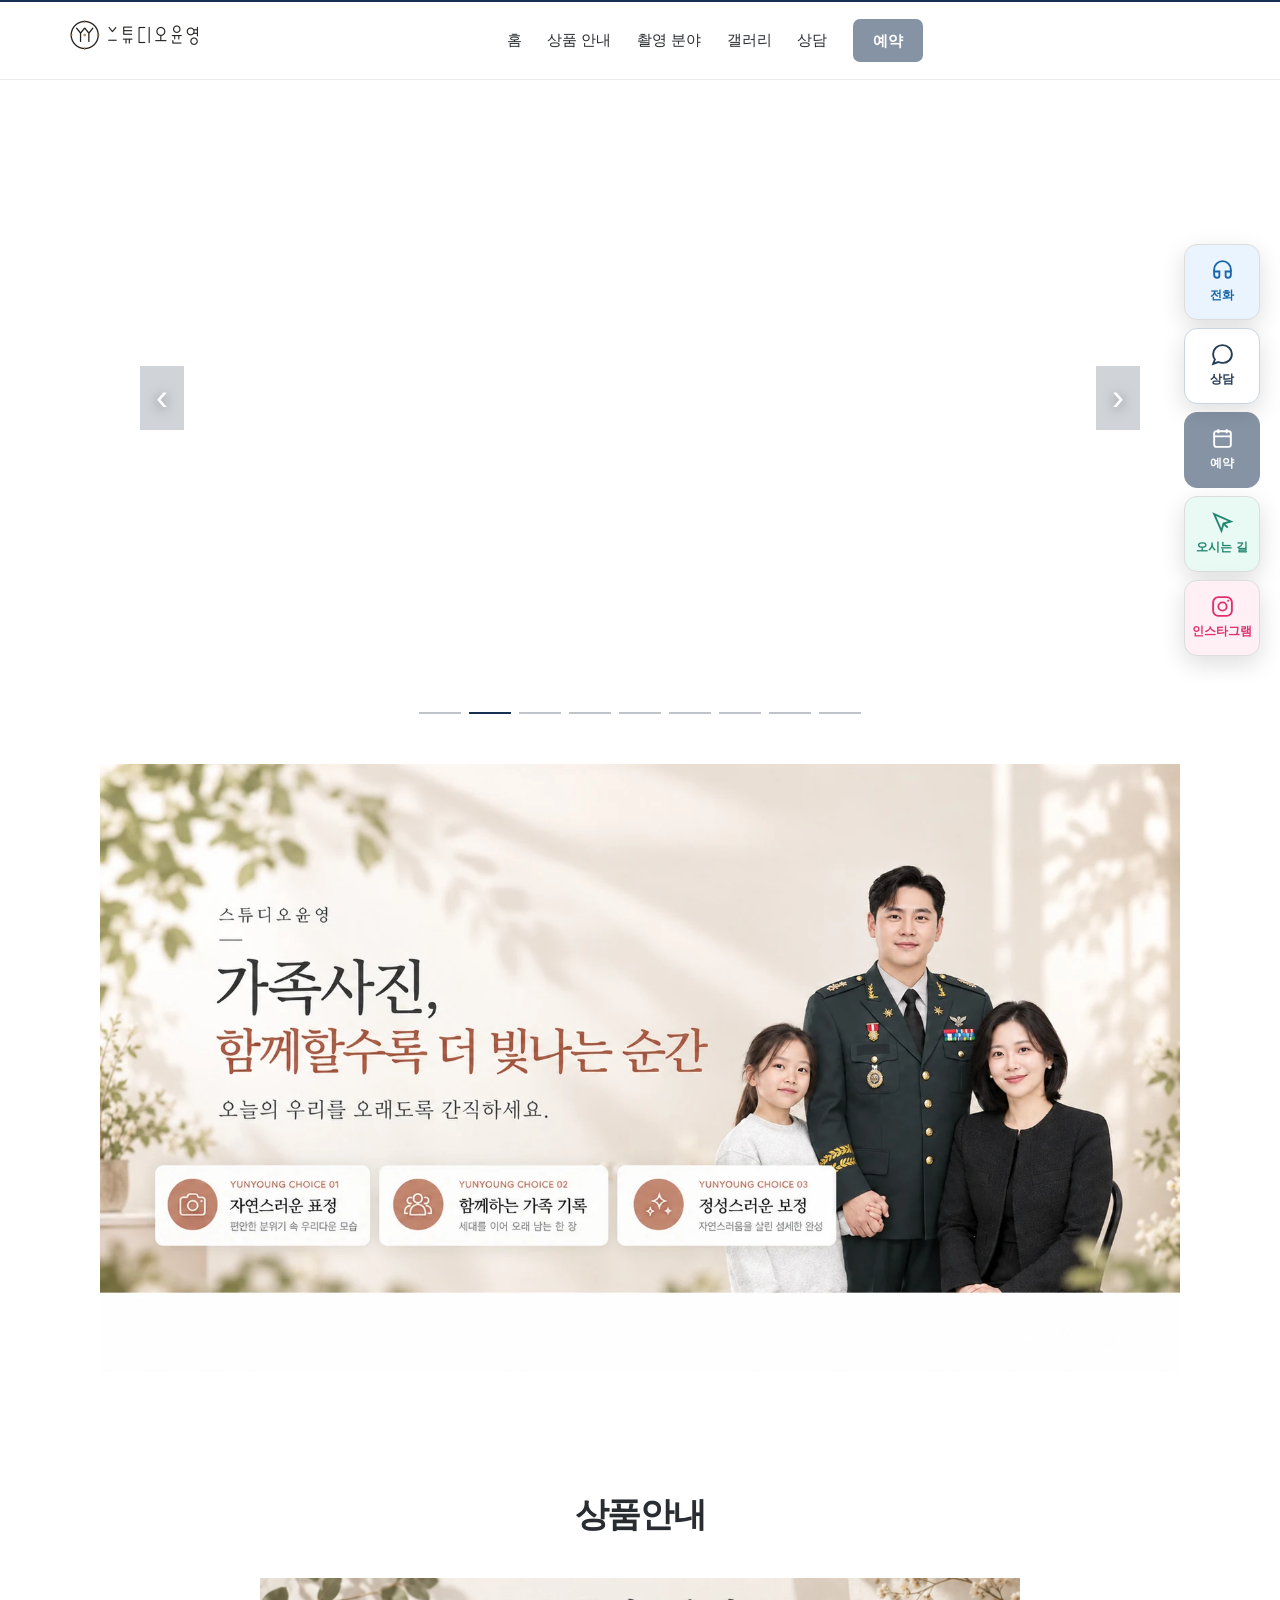
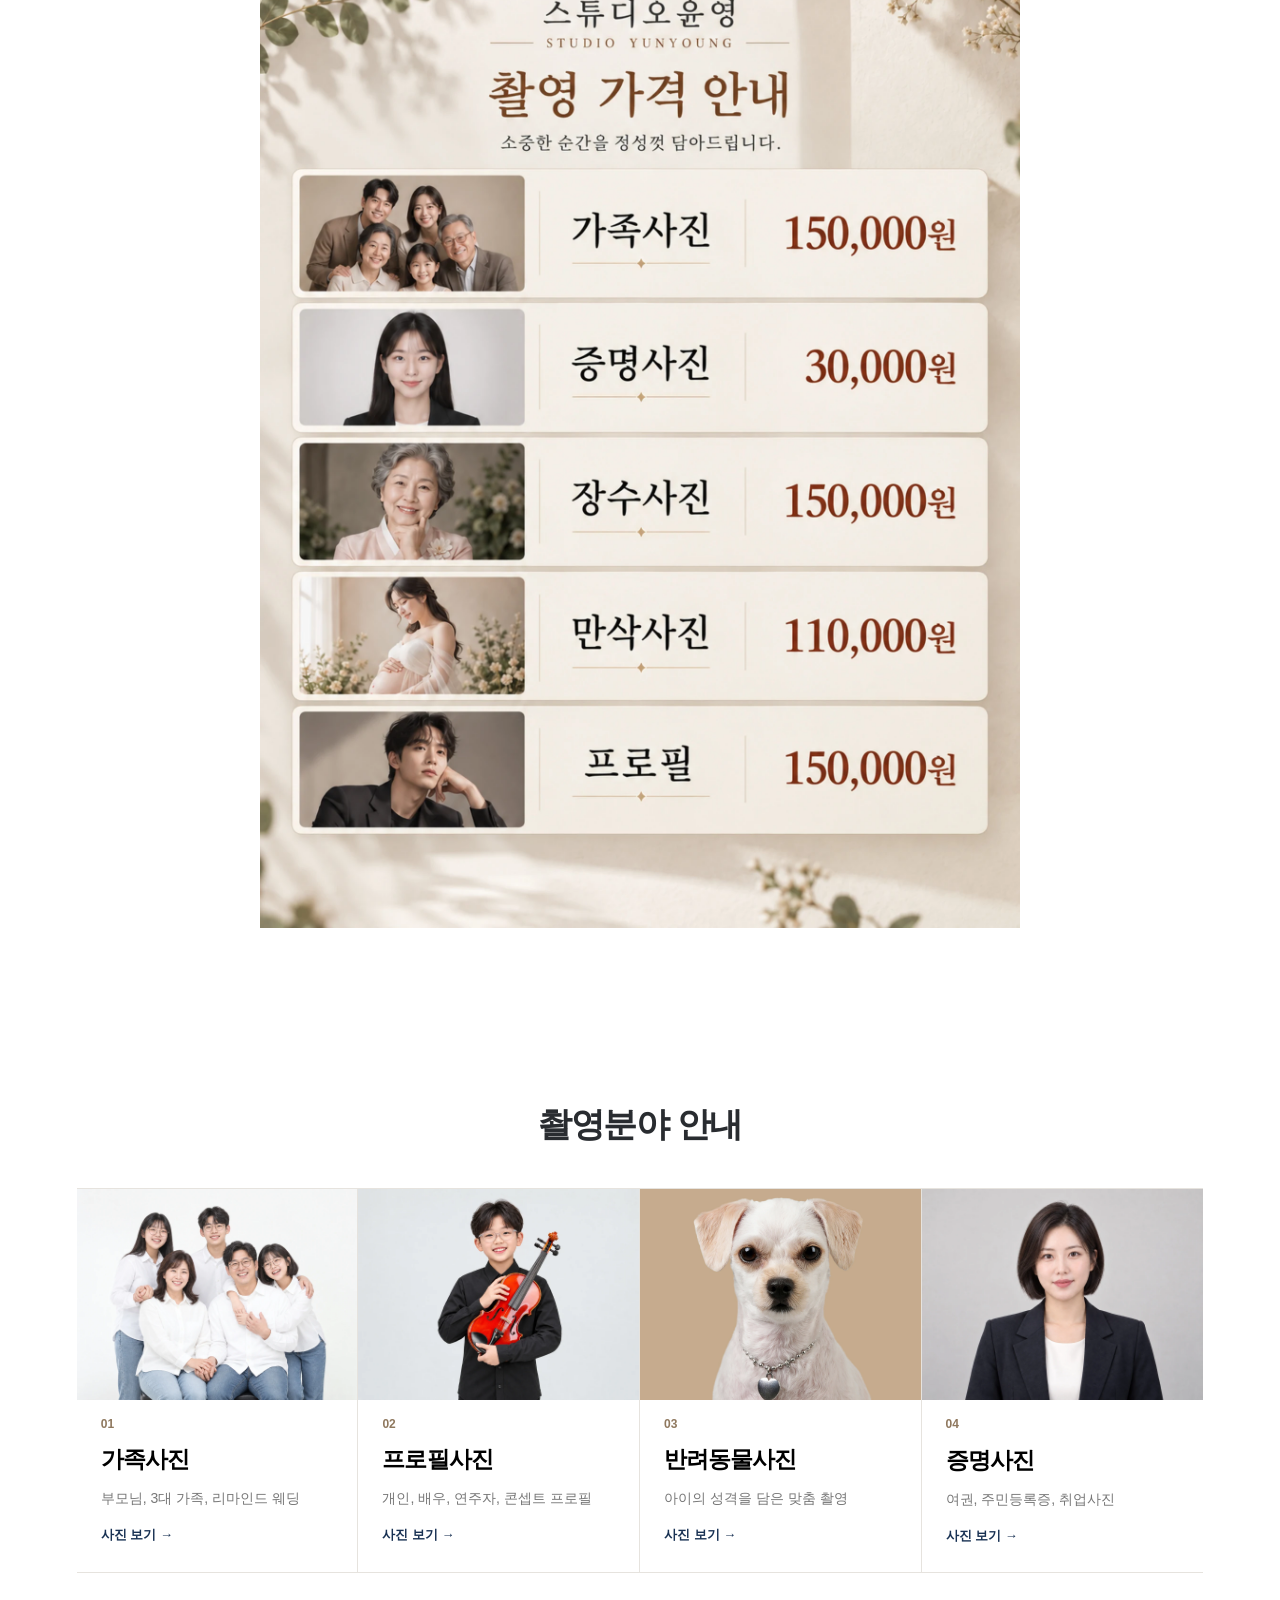
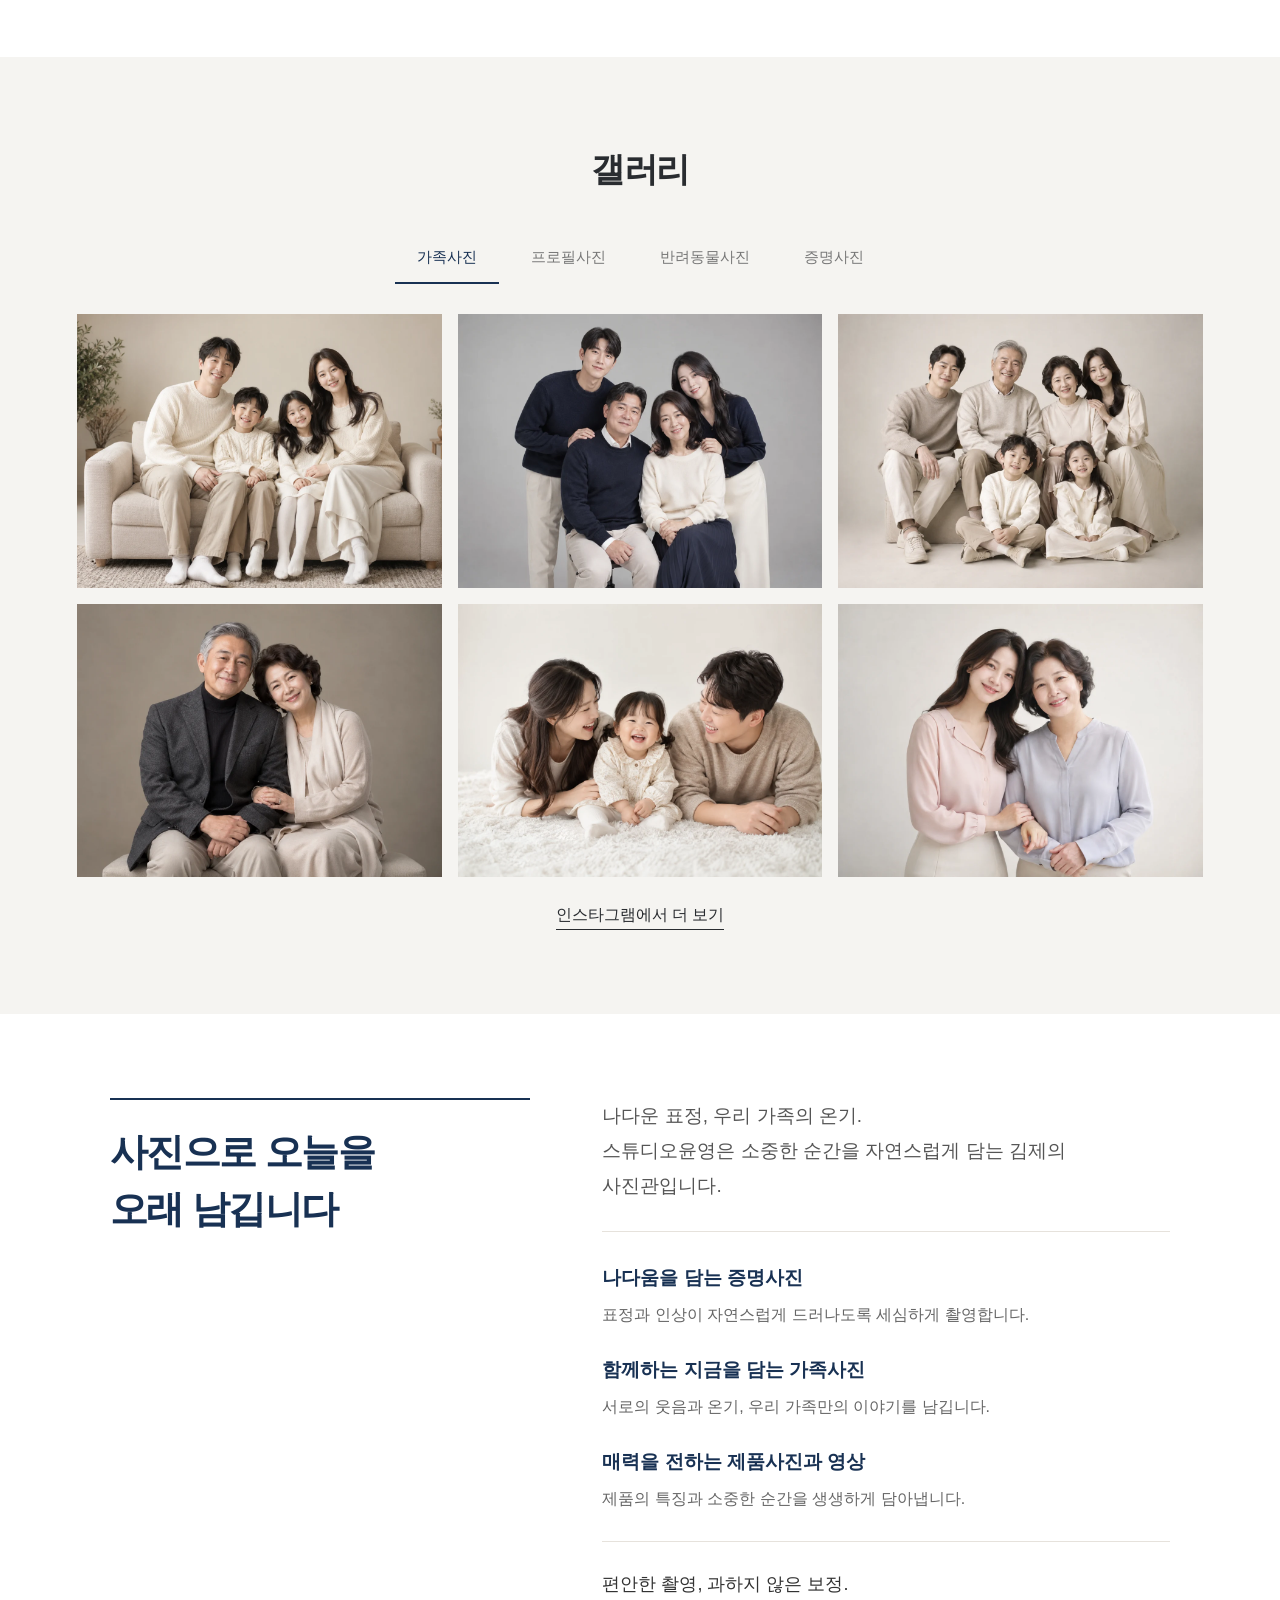
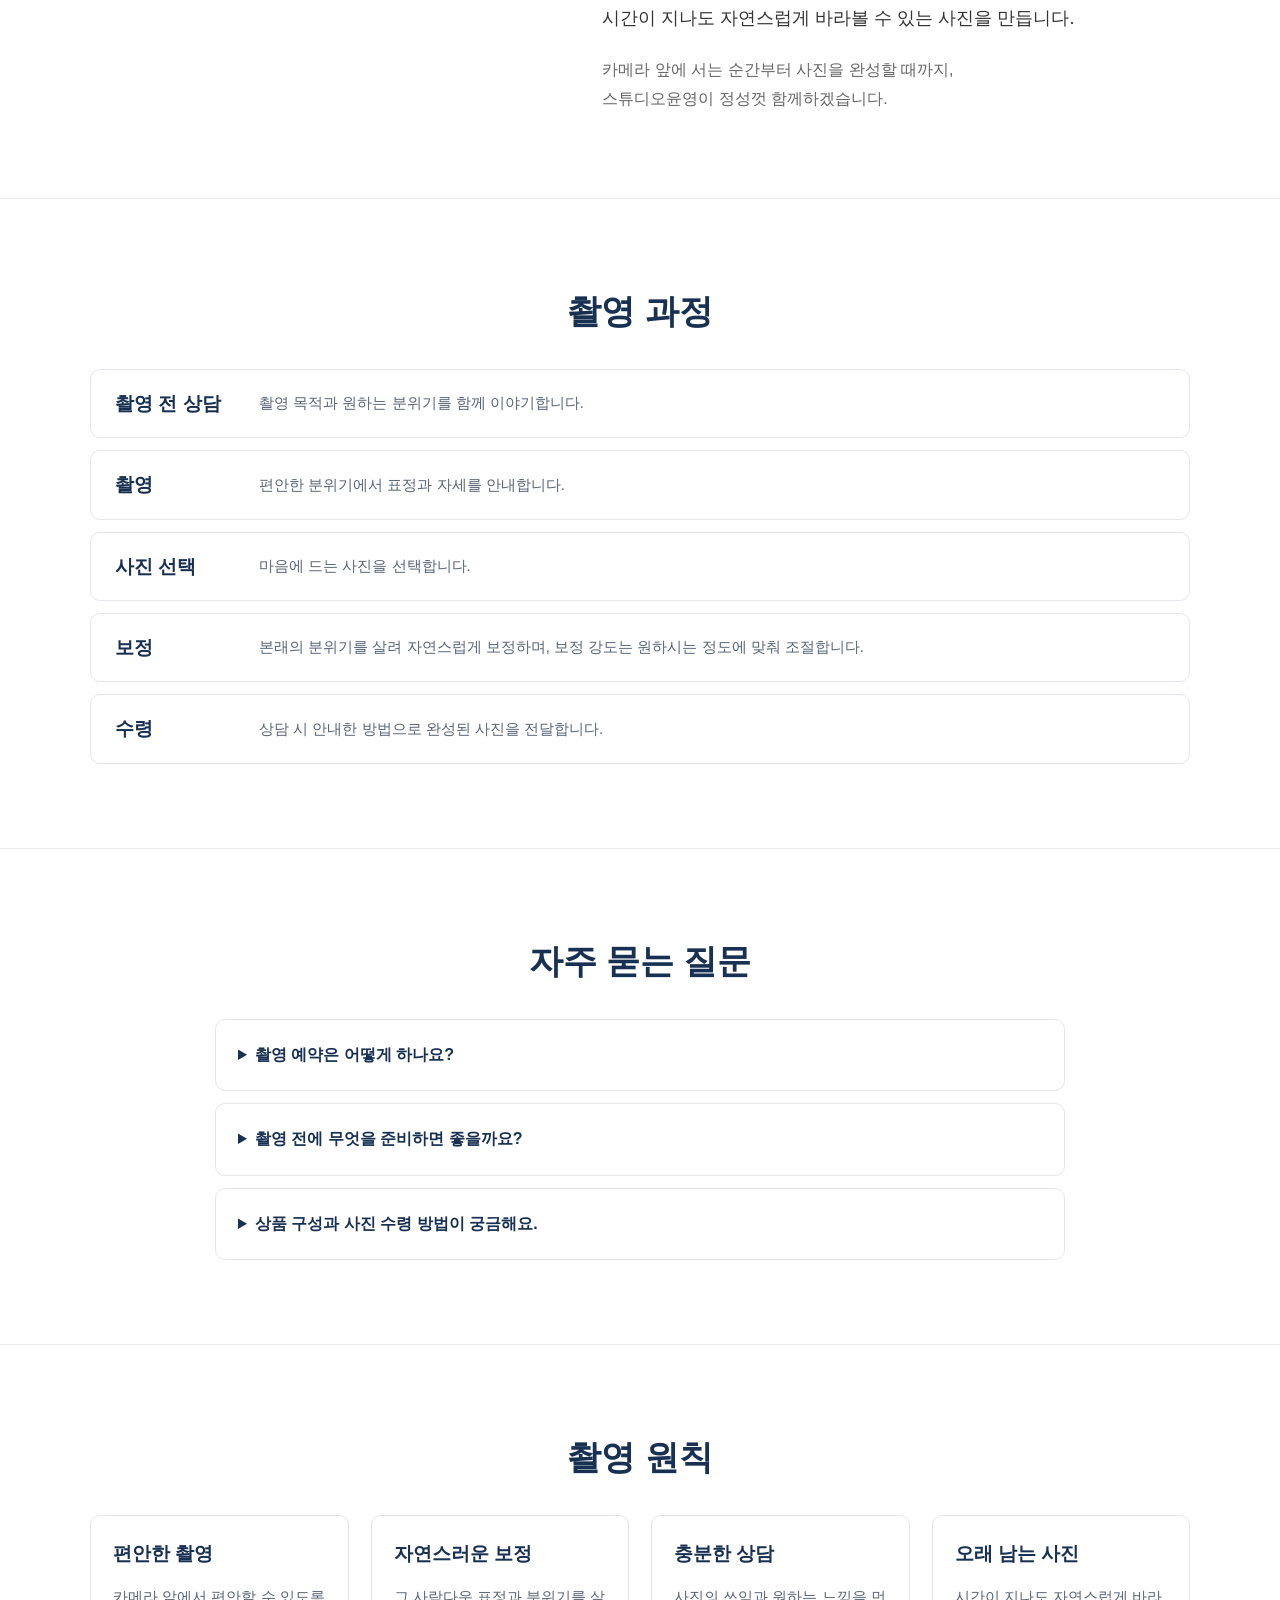
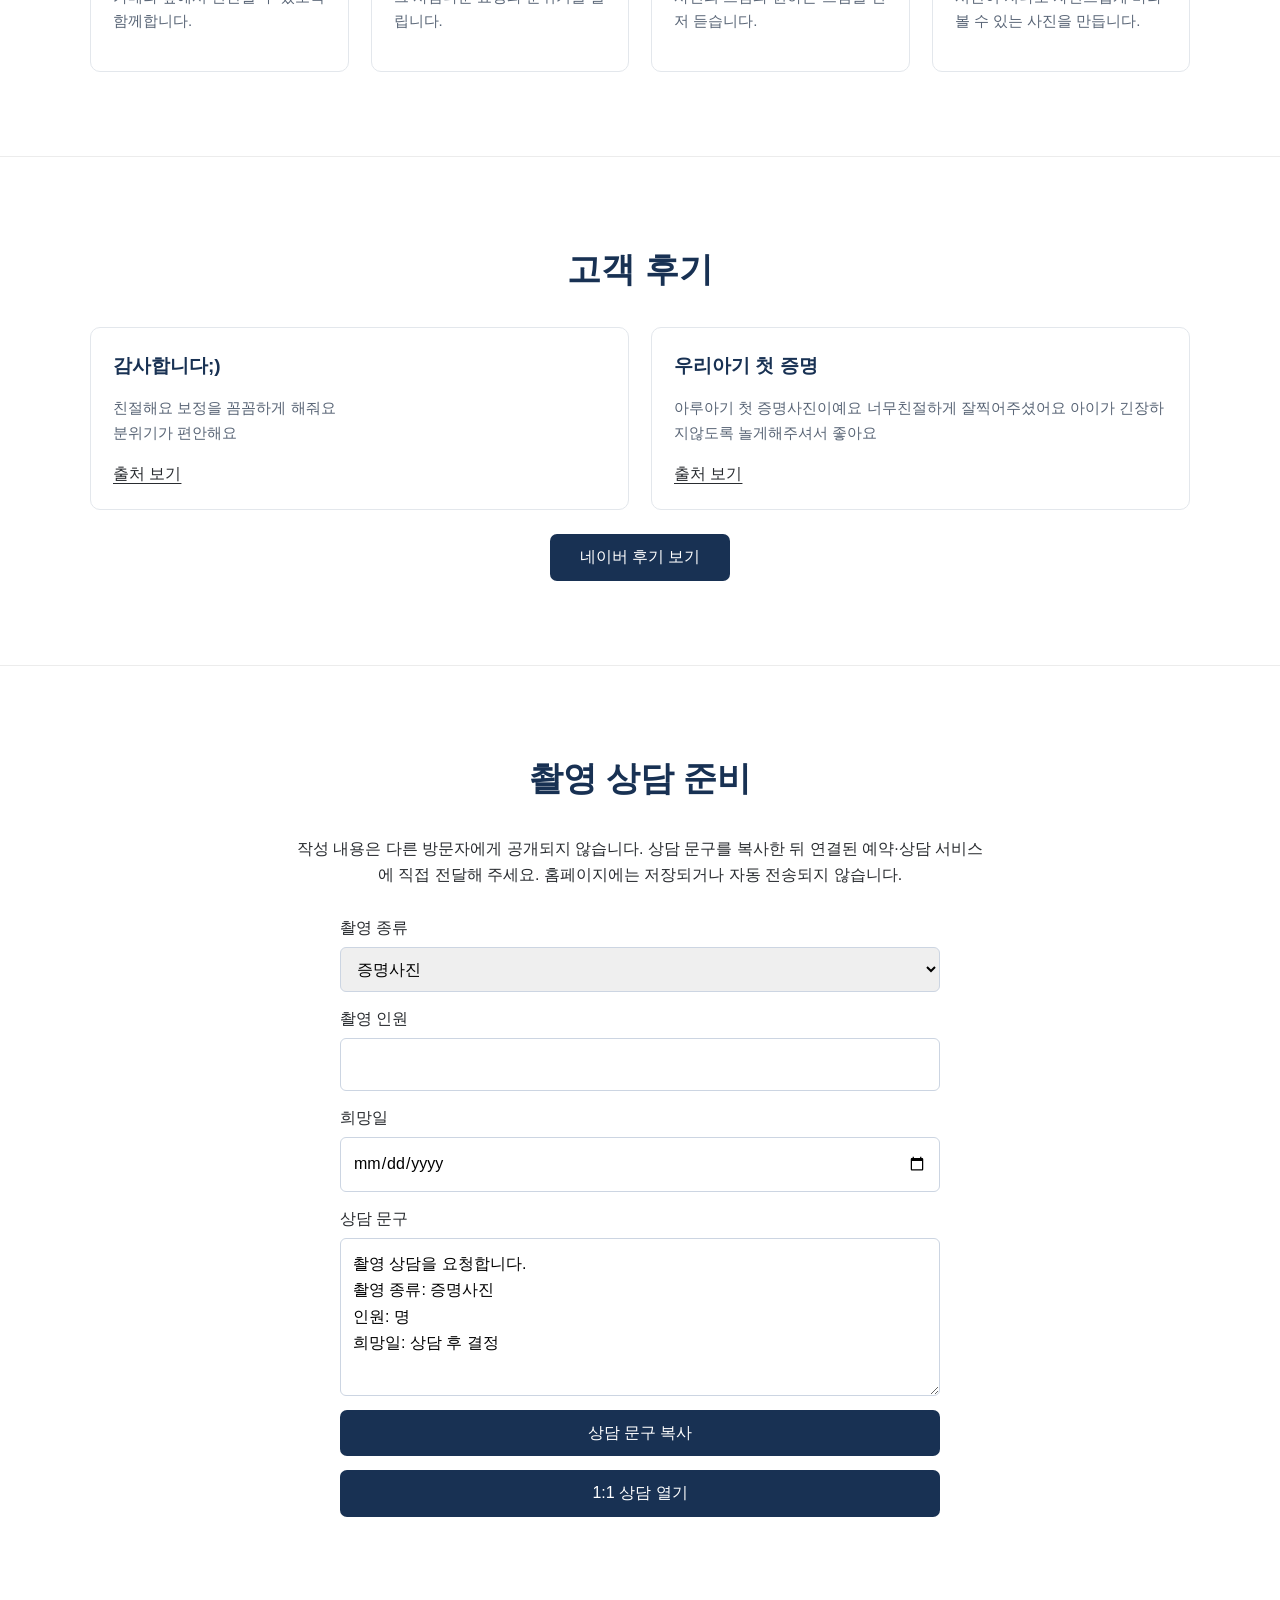
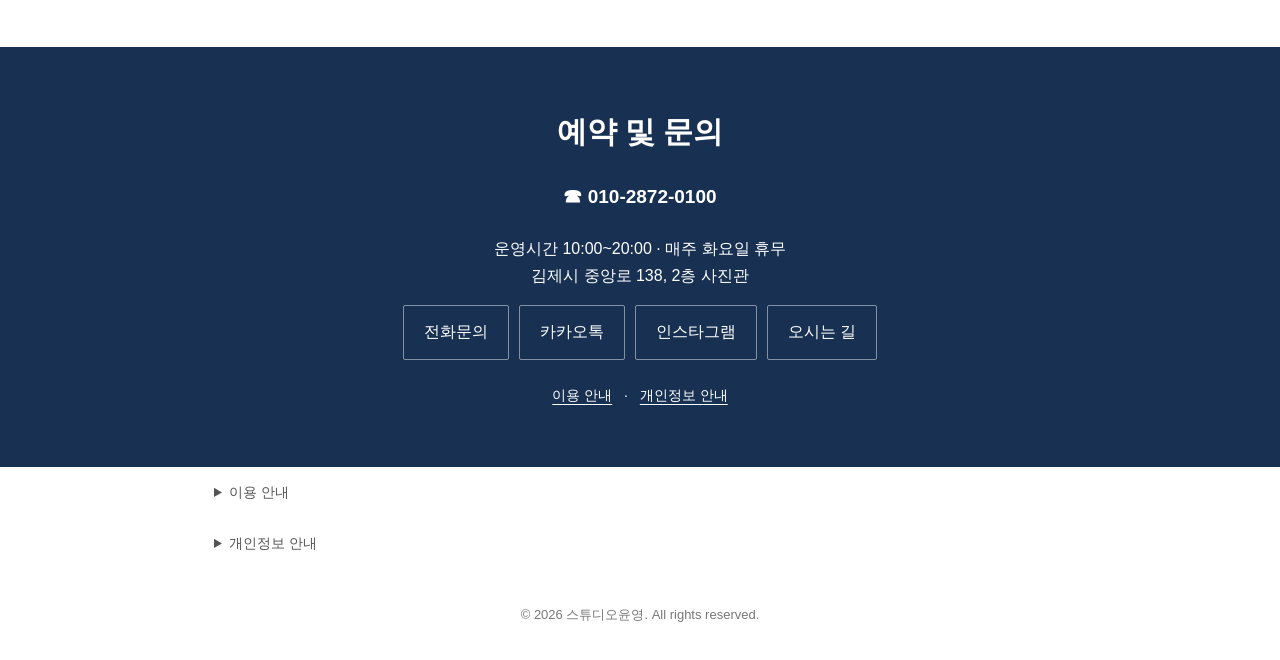
==== commit 03f89d15: "Add files via upload" ====
--- a/index.html
+++ b/index.html
@@ -1,8 +1,8 @@
 <!doctype html>
-<html lang="ko"><head><meta charset="utf-8"><meta content="width=device-width,initial-scale=1" name="viewport"><title>스튜디오윤영 | 김제 증명사진·가족사진·프로필·반려동물사진 | 김제사진관</title><link rel="stylesheet" href="css/style-1.css"><meta content="김제시 중앙로 138, 2층 스튜디오윤영. 증명사진, 가족사진, 프로필, 반려동물사진 촬영 안내와 갤러리. 예약 및 문의 010-2872-0100." name="description"><meta content="index,follow,max-image-preview:large" name="robots"><meta content="스튜디오윤영 | 김제 증명사진·가족사진·프로필·반려동물사진" property="og:title"><meta content="김제시 중앙로 138, 2층 스튜디오윤영. 증명사진, 가족사진, 프로필, 반려동물사진 촬영 안내와 갤러리. 예약 및 문의 010-2872-0100." property="og:description"><meta content="website" property="og:type"><meta content="ko_KR" property="og:locale"><meta content="스튜디오윤영" property="og:site_name"><meta content="#183153" name="theme-color"><link href="images/photo-001.webp" rel="icon"><script type="application/ld+json">{"@context":"https://schema.org","@type":"LocalBusiness","name":"스튜디오윤영","description":"김제시 중앙로 138, 2층 스튜디오윤영. 증명사진, 가족사진, 프로필, 반려동물사진 촬영 안내와 갤러리. 예약 및 문의 010-2872-0100.","telephone":"010-2872-0100","address":{"@type":"PostalAddress","streetAddress":"중앙로 138, 2층","addressLocality":"김제시","addressRegion":"전북특별자치도","addressCountry":"KR"},"sameAs":["https://www.instagram.com/studio_yunyoung","https://pf.kakao.com/_uxjmls"],"openingHoursSpecification":{"@type":"OpeningHoursSpecification","dayOfWeek":["Monday","Wednesday","Thursday","Friday","Saturday","Sunday"],"opens":"10:00","closes":"20:00"},"url":"https://studioyunyoung.com/"}</script><!-- 게시 후 실제 HTTPS 홈페이지 주소로 canonical, og:url, og:image(공개 이미지 URL)를 추가하세요. 검색엔진 사이트 등록은 별도로 필요합니다. 휴무일은 확인 후 설정하세요. --><link rel="stylesheet" href="css/style-2.css"><link rel="stylesheet" href="css/style-3.css"><link rel="stylesheet" href="css/style-4.css"><link rel="stylesheet" href="css/style-5.css"><link rel="stylesheet" href="css/style-6.css"><link rel="canonical" href="https://studioyunyoung.com/"><meta property="og:url" content="https://studioyunyoung.com/"><meta name="twitter:card" content="summary_large_image"><meta name="google-site-verification" content="3kci3EjsQN4Li2JNepn-wBE82JC1G_40nreCyYBbJPE"><meta name="naver-site-verification" content="561d29f0ad406aca22799c77ac0c1b905d959509"><meta property="og:image" content="https://studioyunyoung.com/images/studio-yunyoung-og.jpg"><meta property="og:image:type" content="image/jpeg"><meta property="og:image:width" content="1200"><meta property="og:image:height" content="630"><meta name="twitter:image" content="https://studioyunyoung.com/images/studio-yunyoung-og.jpg"><meta name="twitter:title" content="스튜디오윤영 | 김제 증명사진·가족사진·프로필·반려동물사진"><meta name="twitter:description" content="김제시 중앙로 138, 2층 스튜디오윤영. 증명사진, 가족사진, 프로필, 반려동물사진 촬영 안내와 갤러리. 예약 및 문의 010-2872-0100."><script id="yy-config" type="application/json">{"version":5,"schedule":{"start":"2026-09-19","end":"2026-09-30","enabled":true},"products":{"enabled":false,"items":[]},"faq":{"enabled":true,"items":[{"title":"촬영 예약은 어떻게 하나요?","text":"전화·네이버 예약·카카오톡을 통해 촬영을 예약하실 수 있습니다. 원하시는 촬영 종류와 일정을 선택하거나 알려주세요. 예약과 관련해 궁금한 점은 전화 또는 카카오톡으로 편하게 문의해 주세요."},{"title":"촬영 전에 무엇을 준비하면 좋을까요?","text":"원하는 사진 분위기와 사용 목적을 미리 알려주세요. 의상과 준비물은 촬영 종류에 맞춰 상담해 드립니다."},{"title":"상품 구성과 사진 수령 방법이 궁금해요.","text":"촬영 종류에 따라 상품 구성과 수령 방법이 다릅니다. 예약 상담 시 확인해 주세요."}]},"process":{"enabled":true,"items":[{"title":"촬영 전 상담","text":"촬영 목적과 원하는 분위기를 함께 이야기합니다."},{"title":"촬영","text":"편안한 분위기에서 표정과 자세를 안내합니다."},{"title":"사진 선택","text":"마음에 드는 사진을 선택합니다."},{"title":"보정","text":"본래의 분위기를 살려 자연스럽게 보정하며, 보정 강도는 원하시는 정도에 맞춰 조절합니다."},{"title":"수령","text":"상담 시 안내한 방법으로 완성된 사진을 전달합니다."}]},"wardrobe":{"enabled":false,"items":[{"title":"","text":""}]},"visit":{"enabled":false,"items":[{"title":"","text":""}]},"photographer":{"enabled":false,"items":[{"title":"","text":""}]},"principles":{"enabled":true,"items":[{"title":"편안한 촬영","text":"카메라 앞에서 편안할 수 있도록 함께합니다."},{"title":"자연스러운 보정","text":"그 사람다운 표정과 분위기를 살립니다."},{"title":"충분한 상담","text":"사진의 쓰임과 원하는 느낌을 먼저 듣습니다."},{"title":"오래 남는 사진","text":"시간이 지나도 자연스럽게 바라볼 수 있는 사진을 만듭니다."}]},"reviews":{"enabled":true,"items":[{"title":"감사합니다;)","text":"친절해요 보정을 꼼꼼하게 해줘요\n분위기가 편안해요","url":"https://m.place.naver.com/my/review/6aae3f268a6053fb1e5ec2ae"},{"title":"우리아기 첫 증명","text":"아루아기 첫 증명사진이예요 너무친절하게 잘찍어주셨어요 아이가 긴장하지않도록 놀게해주셔서 좋아요","url":"https://m.place.naver.com/my/review/67e1294032980dc170e0aef8"}],"naverURL":"https://map.naver.com/p/search/%EC%8A%A4%ED%8A%9C%EB%94%94%EC%98%A4%EC%9C%A4%EC%98%81/place/1227058138?placePath=%2Freview%3Fbk_query%3D%EC%8A%A4%ED%8A%9C%EB%94%94%EC%98%A4%EC%9C%A4%EC%98%81%26entry%3Dpll%26fromNxList%3Dtrue%26fromPanelNum%3D2%26locale%3Dko%26searchText%3D%EC%8A%A4%ED%8A%9C%EB%94%94%EC%98%A4%EC%9C%A4%EC%98%81%26svcName%3Dmap_pcv5%26timestamp%3D202609191800&entry=pll&from=nx&fromNxList=true&searchType=place&c=15.00,0,0,0,dh","kakaoURL":""},"reservation":{"label":"예약","url":"https://m.booking.naver.com/booking/10/bizes/551021?theme=place&entry=pll&lang=ko","enabled":true},"consult":{"label":"상담","url":"https://pf.kakao.com/_uxjmls/chat","enabled":true,"types":"증명사진\n가족사진\n프로필사진\n반려동물사진\n만삭사진\n제품사진","galleryURL":""}}</script><link rel="stylesheet" href="css/style-7.css"></head><body><header><div class="logo"><a href="./" aria-label="스튜디오윤영 메인화면 새로 열기" style="display: block;"><img alt="스튜디오윤영 로고" decoding="async" height="200" src="images/photo-002.webp" width="600"></a></div><button aria-controls="main-nav" aria-expanded="false" class="menu-toggle" type="button">☰ 메뉴</button><nav aria-label="주요 메뉴" id="main-nav"><a href="./">홈</a><a href="#price">상품 안내</a><a href="#services">촬영 분야</a><div class="nav-gallery"><a href="#gallery">갤러리</a><div class="gallery-subnav" aria-label="갤러리 분야"><a href="#gallery" data-category="0">가족사진</a><a href="#gallery" data-category="1">프로필사진</a><a href="#gallery" data-category="2">반려동물사진</a><a href="#gallery" data-category="3">증명사진</a></div></div><a class="nav-consult" href="#yy-consult" data-yy-consult="true">상담</a><a class="nav-reservation yy-book" href="https://m.booking.naver.com/booking/10/bizes/551021?theme=place&amp;entry=pll&amp;lang=ko" target="_blank" rel="noopener noreferrer" data-yy-reservation="true">예약</a></nav></header><main class="layout-gallery reference-layout"><div aria-label="스튜디오 촬영사진" class="hero"><h1 class="sr-only">김제 사진관 스튜디오윤영</h1><img alt="메인 사진 1" class="hero-slide active" decoding="async" fetchpriority="high" height="900" src="images/photo-003.webp" style="object-position:50% 50%" width="1600" aria-hidden="false"><img alt="메인 사진 2" class="hero-slide" decoding="async" height="900" src="images/photo-004.webp" style="object-position:50% 50%" width="1600" aria-hidden="true"><img class="hero-slide" alt="메인 사진" decoding="async" src="images/photo-005.webp" width="1600" height="900" aria-hidden="true"><img class="hero-slide" alt="메인 사진" decoding="async" src="images/photo-006.webp" width="1600" height="900" aria-hidden="true"><button aria-label="이전 사진" class="hero-arrow hero-prev">‹</button><button aria-label="다음 사진" class="hero-arrow hero-next">›</button><div class="hero-controls"><button class="slide-dot active" type="button" aria-label="1번 사진 보기" aria-pressed="true"></button><button class="slide-dot" type="button" aria-label="2번 사진 보기" aria-pressed="false"></button><button class="slide-dot" type="button" aria-label="3번 사진 보기" aria-pressed="false"></button><button class="slide-dot" type="button" aria-label="4번 사진 보기" aria-pressed="false"></button></div></div><img alt="대문 아래 이미지" class="feature" decoding="async" height="900" loading="lazy" src="images/photo-007.webp" width="1600"><section class="event" id="event" data-yy-start="2026-09-19" data-yy-end="2026-09-30" data-yy-enabled="true"><div class="section-title"><small>EVENT</small><h2>이벤트</h2></div><div class="stack-images"><img alt="이벤트 1" decoding="async" height="1402" loading="lazy" src="images/photo-008.webp" width="1122"></div><a class="naver-card" href="https://map.naver.com/p/entry/place/1227058138?c=15.00,0,0,0,dh&amp;placePath=%2Fhome%3Ffrom%3Dmap%26fromPanelNum%3D1%26additionalHeight%3D76%26timestamp%3D202609111523%26locale%3Dko%26svcName%3Dmap_pcv5" rel="noopener noreferrer" target="_blank"><span class="naver-thumb">N</span><span><small>네이버 스마트플레이스</small><b>네이버에서 이벤트 확인하기</b></span><strong>열기 →</strong></a><a class="naver-card" href="https://pf.kakao.com/_uxjmls/chat" rel="noopener noreferrer" target="_blank"><span class="naver-thumb" style="background:#fee500;color:#241f00">톡</span><span><small>카카오톡 채널</small><b>이벤트·촬영 상담하기</b></span><strong>열기 →</strong></a></section>
-<section id="price"><div class="section-title"><small>PRICE</small><h2>상품안내</h2></div><div class="stack-images"><img alt="상품안내 1" decoding="async" height="2000" loading="lazy" src="images/photo-009.webp" width="1600"></div></section>
-<section id="services"><div class="section-title"><small>SERVICE</small><h2>촬영분야 안내</h2></div><div class="services"><button class="service"><img alt="가족사진" decoding="async" height="900" loading="lazy" src="images/photo-010.webp" width="1200"><span class="service-number">01</span><b>가족사진</b><p>부모님, 3대 가족, 리마인드 웨딩</p><em>사진 보기 →</em></button><button class="service"><img alt="프로필사진" decoding="async" height="900" loading="lazy" src="images/photo-011.webp" width="1200"><span class="service-number">02</span><b>프로필사진</b><p>개인, 배우, 연주자, 콘셉트 프로필</p><em>사진 보기 →</em></button><button class="service"><img alt="반려동물사진" decoding="async" height="1500" loading="lazy" src="images/photo-012.webp" width="1500"><span class="service-number">03</span><b>반려동물사진</b><p>아이의 성격을 담은 맞춤 촬영</p><em>사진 보기 →</em></button><button class="service"><img alt="증명사진" decoding="async" height="900" loading="lazy" src="images/photo-013.webp" width="1200"><span class="service-number">04</span><b>증명사진</b><p>여권, 주민등록증, 취업사진</p><em>사진 보기 →</em></button></div></section>
-<section class="gallery" id="gallery"><div class="section-title"><small>GALLERY</small><h2>갤러리</h2></div><div aria-label="촬영 분야" class="gallery-tabs" role="tablist"><button aria-controls="gallery-panel-0" aria-selected="true" class="gallery-tab active" id="gallery-tab-0" role="tab" tabindex="0">가족사진</button><button aria-controls="gallery-panel-1" aria-selected="false" class="gallery-tab" id="gallery-tab-1" role="tab" tabindex="-1">프로필사진</button><button aria-controls="gallery-panel-2" aria-selected="false" class="gallery-tab" id="gallery-tab-2" role="tab" tabindex="-1">반려동물사진</button><button aria-controls="gallery-panel-3" aria-selected="false" class="gallery-tab" id="gallery-tab-3" role="tab" tabindex="-1">증명사진</button></div><div aria-labelledby="gallery-tab-0" class="gallery-grid group-0" id="gallery-panel-0" role="tabpanel"><button aria-label="가족사진 AI 예시 1 확대" class="gallery-item" type="button"><img alt="가족사진 AI 촬영 스타일 예시 1" decoding="async" height="900" loading="lazy" src="images/photo-014.webp" width="1200"></button><button aria-label="가족사진 AI 예시 6 확대" class="gallery-item" type="button"><img alt="가족사진 AI 촬영 스타일 예시 6" decoding="async" height="900" loading="lazy" src="images/photo-015.webp" width="1200"></button><button aria-label="가족사진 AI 예시 2 확대" class="gallery-item" type="button"><img alt="가족사진 AI 촬영 스타일 예시 2" decoding="async" height="900" loading="lazy" src="images/photo-016.webp" width="1200"></button><button aria-label="가족사진 AI 예시 3 확대" class="gallery-item" type="button"><img alt="가족사진 AI 촬영 스타일 예시 3" decoding="async" height="900" loading="lazy" src="images/photo-017.webp" width="1200"></button><button aria-label="가족사진 AI 예시 4 확대" class="gallery-item" type="button"><img alt="가족사진 AI 촬영 스타일 예시 4" decoding="async" height="900" loading="lazy" src="images/photo-018.webp" width="1200"></button><button aria-label="가족사진 AI 예시 5 확대" class="gallery-item" type="button"><img alt="가족사진 AI 촬영 스타일 예시 5" decoding="async" height="900" loading="lazy" src="images/photo-019.webp" width="1200"></button></div><div aria-labelledby="gallery-tab-1" class="gallery-grid group-1" hidden="" id="gallery-panel-1" role="tabpanel"><button aria-label="프로필사진 AI 예시 1 확대" class="gallery-item" type="button"><img alt="프로필사진 AI 촬영 스타일 예시 1" decoding="async" height="900" loading="lazy" src="images/photo-020.webp" width="1200"></button><button aria-label="프로필사진 AI 예시 2 확대" class="gallery-item" type="button"><img alt="프로필사진 AI 촬영 스타일 예시 2" decoding="async" height="900" loading="lazy" src="images/photo-021.webp" width="1200"></button><button aria-label="프로필사진 AI 예시 3 확대" class="gallery-item" type="button"><img alt="프로필사진 AI 촬영 스타일 예시 3" decoding="async" height="900" loading="lazy" src="images/photo-022.webp" width="1200"></button><button aria-label="프로필사진 AI 예시 4 확대" class="gallery-item" type="button"><img alt="프로필사진 AI 촬영 스타일 예시 4" decoding="async" height="900" loading="lazy" src="images/photo-023.webp" width="1200"></button><button aria-label="프로필사진 AI 예시 5 확대" class="gallery-item" type="button"><img alt="프로필사진 AI 촬영 스타일 예시 5" decoding="async" height="900" loading="lazy" src="images/photo-024.webp" width="1200"></button><button aria-label="프로필사진 AI 예시 6 확대" class="gallery-item" type="button"><img alt="프로필사진 AI 촬영 스타일 예시 6" decoding="async" height="900" loading="lazy" src="images/photo-025.webp" width="1200"></button></div><div aria-labelledby="gallery-tab-2" class="gallery-grid group-2" hidden="" id="gallery-panel-2" role="tabpanel"><button aria-label="반려동물사진 AI 예시 1 확대" class="gallery-item" type="button"><img alt="반려동물사진 AI 촬영 스타일 예시 1" decoding="async" height="900" loading="lazy" src="images/photo-026.webp" width="1200"></button><button aria-label="반려동물사진 AI 예시 2 확대" class="gallery-item" type="button"><img alt="반려동물사진 AI 촬영 스타일 예시 2" decoding="async" height="900" loading="lazy" src="images/photo-027.webp" width="1200"></button><button aria-label="반려동물사진 AI 예시 3 확대" class="gallery-item" type="button"><img alt="반려동물사진 AI 촬영 스타일 예시 3" decoding="async" height="900" loading="lazy" src="images/photo-028.webp" width="1200"></button><button aria-label="반려동물사진 AI 예시 4 확대" class="gallery-item" type="button"><img alt="반려동물사진 AI 촬영 스타일 예시 4" decoding="async" height="900" loading="lazy" src="images/photo-029.webp" width="1200"></button><button aria-label="반려동물사진 AI 예시 5 확대" class="gallery-item" type="button"><img alt="반려동물사진 AI 촬영 스타일 예시 5" decoding="async" height="900" loading="lazy" src="images/photo-030.webp" width="1200"></button><button aria-label="반려동물사진 AI 예시 6 확대" class="gallery-item" type="button"><img alt="반려동물사진 AI 촬영 스타일 예시 6" decoding="async" height="900" loading="lazy" src="images/photo-031.webp" width="1200"></button></div><div aria-labelledby="gallery-tab-3" class="gallery-grid group-3" hidden="" id="gallery-panel-3" role="tabpanel"><button aria-label="증명사진 AI 예시 1 확대" class="gallery-item" type="button"><img alt="증명사진 AI 촬영 스타일 예시 1" decoding="async" height="1200" loading="lazy" src="images/photo-032.webp" width="900"></button><button aria-label="증명사진 AI 예시 2 확대" class="gallery-item" type="button"><img alt="증명사진 AI 촬영 스타일 예시 2" decoding="async" height="1200" loading="lazy" src="images/photo-033.webp" width="900"></button><button aria-label="증명사진 AI 예시 3 확대" class="gallery-item" type="button"><img alt="증명사진 AI 촬영 스타일 예시 3" decoding="async" height="1200" loading="lazy" src="images/photo-034.webp" width="900"></button><button aria-label="증명사진 AI 예시 4 확대" class="gallery-item" type="button"><img alt="증명사진 AI 촬영 스타일 예시 4" decoding="async" height="1200" loading="lazy" src="images/photo-035.webp" width="900"></button><button aria-label="증명사진 AI 예시 5 확대" class="gallery-item" type="button"><img alt="증명사진 AI 촬영 스타일 예시 5" decoding="async" height="1200" loading="lazy" src="images/photo-036.webp" width="900"></button><button aria-label="증명사진 AI 예시 6 확대" class="gallery-item" type="button"><img alt="증명사진 AI 촬영 스타일 예시 6" decoding="async" height="1200" loading="lazy" src="images/photo-037.webp" width="900"></button></div><a class="yy-gallery-more" href="https://www.instagram.com/studio_yunyoung" target="_blank" rel="noopener noreferrer" data-yy-generated="true">인스타그램에서 더 보기</a></section>
+<html lang="ko"><head><meta charset="utf-8"><meta content="width=device-width,initial-scale=1" name="viewport"><title>스튜디오윤영 | 김제 증명사진·가족사진·프로필·반려동물사진 | 김제사진관</title><link rel="stylesheet" href="css/style-1.css"><meta content="김제시 중앙로 138, 2층 스튜디오윤영. 증명사진, 가족사진, 프로필, 반려동물사진 촬영 안내와 갤러리. 예약 및 문의 010-2872-0100" name="description"><meta content="index,follow,max-image-preview:large" name="robots"><meta content="스튜디오윤영 | 김제 증명사진·가족사진·프로필·반려동물사진" property="og:title"><meta content="김제시 중앙로 138, 2층 스튜디오윤영. 증명사진, 가족사진, 프로필, 반려동물사진 촬영 안내와 갤러리. 예약 및 문의 010-2872-0100" property="og:description"><meta content="website" property="og:type"><meta content="ko_KR" property="og:locale"><meta content="스튜디오윤영" property="og:site_name"><meta content="#183153" name="theme-color"><link href="images/photo-001.webp" rel="icon"><script type="application/ld+json">{"@context":"https://schema.org","@type":"LocalBusiness","name":"스튜디오윤영","description":"김제시 중앙로 138, 2층 스튜디오윤영. 증명사진, 가족사진, 프로필, 반려동물사진 촬영 안내와 갤러리. 예약 및 문의 010-2872-0100.","telephone":"010-2872-0100","address":{"@type":"PostalAddress","streetAddress":"중앙로 138, 2층","addressLocality":"김제시","addressRegion":"전북특별자치도","addressCountry":"KR"},"sameAs":["https://www.instagram.com/studio_yunyoung","https://pf.kakao.com/_uxjmls"],"openingHoursSpecification":{"@type":"OpeningHoursSpecification","dayOfWeek":["Monday","Wednesday","Thursday","Friday","Saturday","Sunday"],"opens":"10:00","closes":"20:00"},"url":"https://studioyunyoung.com/"}</script><!-- 게시 후 실제 HTTPS 홈페이지 주소로 canonical, og:url, og:image(공개 이미지 URL)를 추가하세요. 검색엔진 사이트 등록은 별도로 필요합니다. 휴무일은 확인 후 설정하세요. --><link rel="stylesheet" href="css/style-2.css"><link rel="stylesheet" href="css/style-3.css"><link rel="stylesheet" href="css/style-4.css"><link rel="stylesheet" href="css/style-5.css"><link rel="stylesheet" href="css/style-6.css"><link rel="canonical" href="https://studioyunyoung.com/"><meta property="og:url" content="https://studioyunyoung.com/"><meta name="twitter:card" content="summary_large_image"><meta name="google-site-verification" content="3kci3EjsQN4Li2JNepn-wBE82JC1G_40nreCyYBbJPE"><meta name="naver-site-verification" content="561d29f0ad406aca22799c77ac0c1b905d959509"><meta property="og:image" content="https://studioyunyoung.com/images/studio-yunyoung-og.jpg"><meta property="og:image:type" content="image/jpeg"><meta property="og:image:width" content="1200"><meta property="og:image:height" content="630"><meta name="twitter:image" content="https://studioyunyoung.com/images/studio-yunyoung-og.jpg"><meta name="twitter:title" content="스튜디오윤영 | 김제 증명사진·가족사진·프로필·반려동물사진"><meta name="twitter:description" content="김제시 중앙로 138, 2층 스튜디오윤영. 증명사진, 가족사진, 프로필, 반려동물사진 촬영 안내와 갤러리. 예약 및 문의 010-2872-0100"><script id="yy-config" type="application/json">{"version":5,"schedule":{"start":"2026-09-19","end":"2026-09-30","enabled":true},"products":{"enabled":false,"items":[]},"faq":{"enabled":true,"items":[{"title":"촬영 예약은 어떻게 하나요?","text":"전화·네이버 예약·카카오톡을 통해 촬영을 예약하실 수 있습니다. 원하시는 촬영 종류와 일정을 선택하거나 알려주세요. 예약과 관련해 궁금한 점은 전화 또는 카카오톡으로 편하게 문의해 주세요."},{"title":"촬영 전에 무엇을 준비하면 좋을까요?","text":"원하는 사진 분위기와 사용 목적을 미리 알려주세요. 의상과 준비물은 촬영 종류에 맞춰 상담해 드립니다."},{"title":"상품 구성과 사진 수령 방법이 궁금해요.","text":"촬영 종류에 따라 상품 구성과 수령 방법이 다릅니다. 예약 상담 시 확인해 주세요."}]},"process":{"enabled":true,"items":[{"title":"촬영 전 상담","text":"촬영 목적과 원하는 분위기를 함께 이야기합니다."},{"title":"촬영","text":"편안한 분위기에서 표정과 자세를 안내합니다."},{"title":"사진 선택","text":"마음에 드는 사진을 선택합니다."},{"title":"보정","text":"본래의 분위기를 살려 자연스럽게 보정하며, 보정 강도는 원하시는 정도에 맞춰 조절합니다."},{"title":"수령","text":"상담 시 안내한 방법으로 완성된 사진을 전달합니다."}]},"wardrobe":{"enabled":false,"items":[{"title":"","text":""}]},"visit":{"enabled":false,"items":[{"title":"","text":""}]},"photographer":{"enabled":false,"items":[{"title":"","text":""}]},"principles":{"enabled":true,"items":[{"title":"편안한 촬영","text":"카메라 앞에서 편안할 수 있도록 함께합니다."},{"title":"자연스러운 보정","text":"그 사람다운 표정과 분위기를 살립니다."},{"title":"충분한 상담","text":"사진의 쓰임과 원하는 느낌을 먼저 듣습니다."},{"title":"오래 남는 사진","text":"시간이 지나도 자연스럽게 바라볼 수 있는 사진을 만듭니다."}]},"reviews":{"enabled":true,"items":[{"title":"감사합니다;)","text":"친절해요 보정을 꼼꼼하게 해줘요\n분위기가 편안해요","url":"https://m.place.naver.com/my/review/6aae3f268a6053fb1e5ec2ae"},{"title":"우리아기 첫 증명","text":"아루아기 첫 증명사진이예요 너무친절하게 잘찍어주셨어요 아이가 긴장하지않도록 놀게해주셔서 좋아요","url":"https://m.place.naver.com/my/review/67e1294032980dc170e0aef8"}],"naverURL":"https://pcmap.place.naver.com/place/1227058138/review/visitor?bk_query=%EC%8A%A4%ED%8A%9C%EB%94%94%EC%98%A4%EC%9C%A4%EC%98%81&entry=pll&fromNxList=true&fromPanelNum=2&locale=ko&searchText=%EC%8A%A4%ED%8A%9C%EB%94%94%EC%98%A4%EC%9C%A4%EC%98%81&svcName=map_pcv5&timestamp=202609220924","kakaoURL":""},"reservation":{"label":"예약","url":"","enabled":true},"consult":{"label":"상담","url":"https://pf.kakao.com/_uxjmls/chat","enabled":true,"types":"증명사진\n가족사진\n프로필사진\n반려동물사진\n만삭사진\n제품사진","galleryURL":""}}</script><link rel="stylesheet" href="css/style-7.css"><link rel="stylesheet" href="css/style-8.css"></head><body><header><div class="logo"><a href="./" aria-label="스튜디오윤영 메인화면 새로 열기" style="display: block;"><img alt="스튜디오윤영 로고" decoding="async" height="200" src="images/photo-002.webp" width="600"></a></div><button aria-controls="main-nav" aria-expanded="false" class="menu-toggle" type="button">☰ 메뉴</button><nav aria-label="주요 메뉴" id="main-nav"><a href="./">홈</a><a href="#price">상품 안내</a><a href="#services">촬영 분야</a><div class="nav-gallery"><a href="#gallery">갤러리</a><div class="gallery-subnav" aria-label="갤러리 분야"><a href="#gallery" data-category="0">가족사진</a><a href="#gallery" data-category="1">프로필사진</a><a href="#gallery" data-category="2">반려동물사진</a><a href="#gallery" data-category="3">증명사진</a></div></div><a class="nav-consult" href="#yy-consult" data-yy-consult="true">상담</a><span class="nav-reservation yy-book is-disabled" data-yy-reservation="true" role="link" aria-disabled="true" title="네이버 예약 주소 확인 후 연결됩니다">예약</span></nav></header><main class="layout-gallery reference-layout"><div aria-label="스튜디오 촬영사진" class="hero"><h1 class="sr-only">김제 사진관 스튜디오윤영</h1><img alt="메인 사진 2" class="hero-slide active" decoding="async" height="900" src="images/photo-003.webp" style="object-position:50% 50%" width="1600" aria-hidden="false"><img class="hero-slide" alt="메인 사진" decoding="async" src="images/photo-004.webp" width="1600" height="900" aria-hidden="true"><img class="hero-slide" alt="메인 사진" decoding="async" src="images/photo-005.webp" width="1600" height="900" aria-hidden="true"><img alt="메인 사진 1" class="hero-slide" decoding="async" fetchpriority="high" height="900" src="images/photo-006.webp" style="object-position:50% 50%" width="1600" aria-hidden="true"><img class="hero-slide" alt="메인 사진" decoding="async" src="images/photo-007.webp" width="1600" height="900" aria-hidden="true"><img class="hero-slide" alt="메인 사진" decoding="async" src="images/photo-008.webp" width="1600" height="900" aria-hidden="true"><img class="hero-slide" alt="메인 사진" decoding="async" src="images/photo-009.webp" width="1600" height="900" aria-hidden="true"><img class="hero-slide" alt="메인 사진" decoding="async" src="images/photo-010.webp" width="1600" height="900" aria-hidden="true"><img class="hero-slide" alt="메인 사진" decoding="async" src="images/photo-011.webp" width="1600" height="900" aria-hidden="true"><button aria-label="이전 사진" class="hero-arrow hero-prev">‹</button><button aria-label="다음 사진" class="hero-arrow hero-next">›</button><div class="hero-controls"><button class="slide-dot active" type="button" aria-label="1번 사진 보기" aria-pressed="true"></button><button class="slide-dot" type="button" aria-label="2번 사진 보기" aria-pressed="false"></button><button class="slide-dot" type="button" aria-label="3번 사진 보기" aria-pressed="false"></button><button class="slide-dot" type="button" aria-label="4번 사진 보기" aria-pressed="false"></button><button class="slide-dot" type="button" aria-label="5번 사진 보기" aria-pressed="false"></button><button class="slide-dot" type="button" aria-label="6번 사진 보기" aria-pressed="false"></button><button class="slide-dot" type="button" aria-label="7번 사진 보기" aria-pressed="false"></button><button class="slide-dot" type="button" aria-label="8번 사진 보기" aria-pressed="false"></button><button class="slide-dot" type="button" aria-label="9번 사진 보기" aria-pressed="false"></button></div></div><img alt="대문 아래 이미지" class="feature" decoding="async" height="900" loading="lazy" src="images/photo-012.webp" width="1600"><section class="event" id="event" data-yy-start="2026-09-19" data-yy-end="2026-09-30" data-yy-enabled="true"><div class="section-title"><small>EVENT</small><h2>이벤트</h2></div><div class="stack-images"><img alt="이벤트 1" decoding="async" height="1402" loading="lazy" src="images/photo-013.webp" width="1122"></div><a class="naver-card" href="https://map.naver.com/p/entry/place/1227058138?c=15.00,0,0,0,dh&amp;placePath=%2Fhome%3Ffrom%3Dmap%26fromPanelNum%3D1%26additionalHeight%3D76%26timestamp%3D202609111523%26locale%3Dko%26svcName%3Dmap_pcv5" rel="noopener noreferrer" target="_blank"><span class="naver-thumb">N</span><span><small>네이버 스마트플레이스</small><b>네이버에서 이벤트 확인하기</b></span><strong>열기 →</strong></a><a class="naver-card" href="https://pf.kakao.com/_uxjmls/chat" rel="noopener noreferrer" target="_blank"><span class="naver-thumb" style="background:#fee500;color:#241f00">톡</span><span><small>카카오톡 채널</small><b>이벤트·촬영 상담하기</b></span><strong>열기 →</strong></a></section>
+<section id="price"><div class="section-title"><small>PRICE</small><h2>상품안내</h2></div><div class="stack-images"><img alt="상품안내 1" decoding="async" height="2000" loading="lazy" src="images/photo-014.webp" width="1600"></div></section>
+<section id="services"><div class="section-title"><small>SERVICE</small><h2>촬영분야 안내</h2></div><div class="services"><button class="service"><img alt="가족사진" decoding="async" height="900" loading="lazy" src="images/photo-015.webp" width="1200"><span class="service-number">01</span><b>가족사진</b><p>부모님, 3대 가족, 리마인드 웨딩</p><em>사진 보기 →</em></button><button class="service"><img alt="프로필사진" decoding="async" height="900" loading="lazy" src="images/photo-016.webp" width="1200"><span class="service-number">02</span><b>프로필사진</b><p>개인, 배우, 연주자, 콘셉트 프로필</p><em>사진 보기 →</em></button><button class="service"><img alt="반려동물사진" decoding="async" height="1500" loading="lazy" src="images/photo-017.webp" width="1500"><span class="service-number">03</span><b>반려동물사진</b><p>아이의 성격을 담은 맞춤 촬영</p><em>사진 보기 →</em></button><button class="service"><img alt="증명사진" decoding="async" height="900" loading="lazy" src="images/photo-018.webp" width="1200"><span class="service-number">04</span><b>증명사진</b><p>여권, 주민등록증, 취업사진</p><em>사진 보기 →</em></button></div></section>
+<section class="gallery" id="gallery"><div class="section-title"><small>GALLERY</small><h2>갤러리</h2></div><div aria-label="촬영 분야" class="gallery-tabs" role="tablist"><button aria-controls="gallery-panel-0" aria-selected="true" class="gallery-tab active" id="gallery-tab-0" role="tab" tabindex="0">가족사진</button><button aria-controls="gallery-panel-1" aria-selected="false" class="gallery-tab" id="gallery-tab-1" role="tab" tabindex="-1">프로필사진</button><button aria-controls="gallery-panel-2" aria-selected="false" class="gallery-tab" id="gallery-tab-2" role="tab" tabindex="-1">반려동물사진</button><button aria-controls="gallery-panel-3" aria-selected="false" class="gallery-tab" id="gallery-tab-3" role="tab" tabindex="-1">증명사진</button></div><div aria-labelledby="gallery-tab-0" class="gallery-grid group-0" id="gallery-panel-0" role="tabpanel"><button aria-label="가족사진 AI 예시 1 확대" class="gallery-item" type="button"><img alt="가족사진 AI 촬영 스타일 예시 1" decoding="async" height="900" loading="lazy" src="images/photo-019.webp" width="1200"></button><button aria-label="가족사진 AI 예시 6 확대" class="gallery-item" type="button"><img alt="가족사진 AI 촬영 스타일 예시 6" decoding="async" height="900" loading="lazy" src="images/photo-020.webp" width="1200"></button><button aria-label="가족사진 AI 예시 2 확대" class="gallery-item" type="button"><img alt="가족사진 AI 촬영 스타일 예시 2" decoding="async" height="900" loading="lazy" src="images/photo-021.webp" width="1200"></button><button aria-label="가족사진 AI 예시 3 확대" class="gallery-item" type="button"><img alt="가족사진 AI 촬영 스타일 예시 3" decoding="async" height="900" loading="lazy" src="images/photo-022.webp" width="1200"></button><button aria-label="가족사진 AI 예시 4 확대" class="gallery-item" type="button"><img alt="가족사진 AI 촬영 스타일 예시 4" decoding="async" height="900" loading="lazy" src="images/photo-023.webp" width="1200"></button><button aria-label="가족사진 AI 예시 5 확대" class="gallery-item" type="button"><img alt="가족사진 AI 촬영 스타일 예시 5" decoding="async" height="900" loading="lazy" src="images/photo-024.webp" width="1200"></button></div><div aria-labelledby="gallery-tab-1" class="gallery-grid group-1" hidden="" id="gallery-panel-1" role="tabpanel"><button aria-label="프로필사진 AI 예시 1 확대" class="gallery-item" type="button"><img alt="프로필사진 AI 촬영 스타일 예시 1" decoding="async" height="900" loading="lazy" src="images/photo-025.webp" width="1200"></button><button aria-label="프로필사진 AI 예시 2 확대" class="gallery-item" type="button"><img alt="프로필사진 AI 촬영 스타일 예시 2" decoding="async" height="900" loading="lazy" src="images/photo-026.webp" width="1200"></button><button aria-label="프로필사진 AI 예시 3 확대" class="gallery-item" type="button"><img alt="프로필사진 AI 촬영 스타일 예시 3" decoding="async" height="900" loading="lazy" src="images/photo-027.webp" width="1200"></button><button aria-label="프로필사진 AI 예시 4 확대" class="gallery-item" type="button"><img alt="프로필사진 AI 촬영 스타일 예시 4" decoding="async" height="900" loading="lazy" src="images/photo-028.webp" width="1200"></button><button aria-label="프로필사진 AI 예시 5 확대" class="gallery-item" type="button"><img alt="프로필사진 AI 촬영 스타일 예시 5" decoding="async" height="900" loading="lazy" src="images/photo-029.webp" width="1200"></button><button aria-label="프로필사진 AI 예시 6 확대" class="gallery-item" type="button"><img alt="프로필사진 AI 촬영 스타일 예시 6" decoding="async" height="900" loading="lazy" src="images/photo-030.webp" width="1200"></button></div><div aria-labelledby="gallery-tab-2" class="gallery-grid group-2" hidden="" id="gallery-panel-2" role="tabpanel"><button aria-label="반려동물사진 AI 예시 1 확대" class="gallery-item" type="button"><img alt="반려동물사진 AI 촬영 스타일 예시 1" decoding="async" height="900" loading="lazy" src="images/photo-031.webp" width="1200"></button><button aria-label="반려동물사진 AI 예시 2 확대" class="gallery-item" type="button"><img alt="반려동물사진 AI 촬영 스타일 예시 2" decoding="async" height="900" loading="lazy" src="images/photo-032.webp" width="1200"></button><button aria-label="반려동물사진 AI 예시 3 확대" class="gallery-item" type="button"><img alt="반려동물사진 AI 촬영 스타일 예시 3" decoding="async" height="900" loading="lazy" src="images/photo-033.webp" width="1200"></button><button aria-label="반려동물사진 AI 예시 4 확대" class="gallery-item" type="button"><img alt="반려동물사진 AI 촬영 스타일 예시 4" decoding="async" height="900" loading="lazy" src="images/photo-034.webp" width="1200"></button><button aria-label="반려동물사진 AI 예시 5 확대" class="gallery-item" type="button"><img alt="반려동물사진 AI 촬영 스타일 예시 5" decoding="async" height="900" loading="lazy" src="images/photo-035.webp" width="1200"></button><button aria-label="반려동물사진 AI 예시 6 확대" class="gallery-item" type="button"><img alt="반려동물사진 AI 촬영 스타일 예시 6" decoding="async" height="900" loading="lazy" src="images/photo-036.webp" width="1200"></button></div><div aria-labelledby="gallery-tab-3" class="gallery-grid group-3" hidden="" id="gallery-panel-3" role="tabpanel"><button aria-label="증명사진 AI 예시 1 확대" class="gallery-item" type="button"><img alt="증명사진 AI 촬영 스타일 예시 1" decoding="async" height="1200" loading="lazy" src="images/photo-037.webp" width="900"></button><button aria-label="증명사진 AI 예시 2 확대" class="gallery-item" type="button"><img alt="증명사진 AI 촬영 스타일 예시 2" decoding="async" height="1200" loading="lazy" src="images/photo-038.webp" width="900"></button><button aria-label="증명사진 AI 예시 3 확대" class="gallery-item" type="button"><img alt="증명사진 AI 촬영 스타일 예시 3" decoding="async" height="1200" loading="lazy" src="images/photo-039.webp" width="900"></button><button aria-label="증명사진 AI 예시 4 확대" class="gallery-item" type="button"><img alt="증명사진 AI 촬영 스타일 예시 4" decoding="async" height="1200" loading="lazy" src="images/photo-040.webp" width="900"></button><button aria-label="증명사진 AI 예시 5 확대" class="gallery-item" type="button"><img alt="증명사진 AI 촬영 스타일 예시 5" decoding="async" height="1200" loading="lazy" src="images/photo-041.webp" width="900"></button><button aria-label="증명사진 AI 예시 6 확대" class="gallery-item" type="button"><img alt="증명사진 AI 촬영 스타일 예시 6" decoding="async" height="1200" loading="lazy" src="images/photo-042.webp" width="900"></button></div><a class="yy-gallery-more" href="https://www.instagram.com/studio_yunyoung" target="_blank" rel="noopener noreferrer" data-yy-generated="true">인스타그램에서 더 보기</a></section>
 <section id="about" aria-labelledby="about-title">
   <div class="about about-refined">
     <h2 id="about-title">사진으로 오늘을<br>오래 남깁니다</h2>
@@ -17,7 +17,7 @@
   </div>
 </section>
 <section class="yy-section" id="yy-process" data-yy-generated="true" style="order: 10;"><h2>촬영 과정</h2><div class="yy-grid"><article class="yy-card"><h3>촬영 전 상담</h3><p>촬영 목적과 원하는 분위기를 함께 이야기합니다.</p></article><article class="yy-card"><h3>촬영</h3><p>편안한 분위기에서 표정과 자세를 안내합니다.</p></article><article class="yy-card"><h3>사진 선택</h3><p>마음에 드는 사진을 선택합니다.</p></article><article class="yy-card"><h3>보정</h3><p>본래의 분위기를 살려 자연스럽게 보정하며, 보정 강도는 원하시는 정도에 맞춰 조절합니다.</p></article><article class="yy-card"><h3>수령</h3><p>상담 시 안내한 방법으로 완성된 사진을 전달합니다.</p></article></div></section><section class="yy-section" id="yy-faq" data-yy-generated="true" style="order: 11;"><h2>자주 묻는 질문</h2><div class="yy-faq"><details class="yy-card"><summary>촬영 예약은 어떻게 하나요?</summary><p>전화·네이버 예약·카카오톡을 통해 촬영을 예약하실 수 있습니다. 원하시는 촬영 종류와 일정을 선택하거나 알려주세요. 예약과 관련해 궁금한 점은 전화 또는 카카오톡으로 편하게 문의해 주세요.</p></details><details class="yy-card"><summary>촬영 전에 무엇을 준비하면 좋을까요?</summary><p>원하는 사진 분위기와 사용 목적을 미리 알려주세요. 의상과 준비물은 촬영 종류에 맞춰 상담해 드립니다.</p></details><details class="yy-card"><summary>상품 구성과 사진 수령 방법이 궁금해요.</summary><p>촬영 종류에 따라 상품 구성과 수령 방법이 다릅니다. 예약 상담 시 확인해 주세요.</p></details></div></section><section class="yy-section" id="yy-principles" data-yy-generated="true" style="order: 12;"><h2>촬영 원칙</h2><div class="yy-grid"><article class="yy-card"><h3>편안한 촬영</h3><p>카메라 앞에서 편안할 수 있도록 함께합니다.</p></article><article class="yy-card"><h3>자연스러운 보정</h3><p>그 사람다운 표정과 분위기를 살립니다.</p></article><article class="yy-card"><h3>충분한 상담</h3><p>사진의 쓰임과 원하는 느낌을 먼저 듣습니다.</p></article><article class="yy-card"><h3>오래 남는 사진</h3><p>시간이 지나도 자연스럽게 바라볼 수 있는 사진을 만듭니다.</p></article></div></section><section class="yy-section" id="yy-reviews" data-yy-generated="true" style="order: 13;"><h2>고객 후기</h2><div class="yy-grid"><article class="yy-card"><h3>감사합니다;)</h3><p>친절해요 보정을 꼼꼼하게 해줘요
-분위기가 편안해요</p><a class="yy-link" href="https://m.place.naver.com/my/review/6aae3f268a6053fb1e5ec2ae" target="_blank" rel="noopener noreferrer">출처 보기</a></article><article class="yy-card"><h3>우리아기 첫 증명</h3><p>아루아기 첫 증명사진이예요 너무친절하게 잘찍어주셨어요 아이가 긴장하지않도록 놀게해주셔서 좋아요</p><a class="yy-link" href="https://m.place.naver.com/my/review/67e1294032980dc170e0aef8" target="_blank" rel="noopener noreferrer">출처 보기</a></article></div><div class="yy-review-links"><a class="yy-book" href="https://map.naver.com/p/search/%EC%8A%A4%ED%8A%9C%EB%94%94%EC%98%A4%EC%9C%A4%EC%98%81/place/1227058138?placePath=%2Freview%3Fbk_query%3D%EC%8A%A4%ED%8A%9C%EB%94%94%EC%98%A4%EC%9C%A4%EC%98%81%26entry%3Dpll%26fromNxList%3Dtrue%26fromPanelNum%3D2%26locale%3Dko%26searchText%3D%EC%8A%A4%ED%8A%9C%EB%94%94%EC%98%A4%EC%9C%A4%EC%98%81%26svcName%3Dmap_pcv5%26timestamp%3D202609191800&amp;entry=pll&amp;from=nx&amp;fromNxList=true&amp;searchType=place&amp;c=15.00,0,0,0,dh" target="_blank" rel="noopener noreferrer">네이버 후기 보기</a></div></section><section class="yy-section" id="yy-consult" data-yy-generated="true" style="order: 30;"><h2>촬영 상담 준비</h2><p class="yy-lead">작성 내용은 다른 방문자에게 공개되지 않습니다. 상담 문구를 복사한 뒤 연결된 예약·상담 서비스에 직접 전달해 주세요. 홈페이지에는 저장되거나 자동 전송되지 않습니다.</p><div class="yy-consult-form"><label>촬영 종류<select id="yy-type"><option>증명사진</option><option>가족사진</option><option>프로필사진</option><option>반려동물사진</option><option>만삭사진</option><option>제품사진</option></select></label><label>촬영 인원<input id="yy-people" type="number" min="1" max="100"></label><label>희망일<input id="yy-date" type="date"></label><label>상담 문구<textarea id="yy-message" rows="5" readonly=""></textarea></label><button class="yy-book" type="button" id="yy-copy">상담 문구 복사</button><a class="yy-book" href="https://pf.kakao.com/_uxjmls/chat" target="_blank" rel="noopener noreferrer" id="yy-consult-open" style="scroll-margin-top: 110px;">1:1 상담 열기</a><p id="yy-copy-status" role="status"></p></div></section><section class="contact" id="contact" style="order: 1000;"><h2>예약 및 문의</h2><a class="phone-inline" href="tel:010-2872-0100">☎ 010-2872-0100</a><p>운영시간 10:00~20:00 · 매주 화요일 휴무<br>김제시 중앙로 138, 2층 사진관</p><div class="buttons"><a href="tel:010-2872-0100">전화문의</a><a href="https://pf.kakao.com/_uxjmls/chat" rel="noopener noreferrer" target="_blank">카카오톡</a><a href="https://www.instagram.com/studio_yunyoung" rel="noopener noreferrer" target="_blank">인스타그램</a><a href="https://naver.me/GMmLZN1i" rel="noopener noreferrer" target="_blank">오시는 길</a></div><div class="policy-links"><a href="#terms">이용 안내</a> · <a href="#privacy">개인정보 안내</a></div></section></main><details class="policy-detail" id="terms"><summary>이용 안내</summary><p>이 홈페이지는 촬영 상품과 대표사진을 안내합니다. 예약 가능 시간, 최종 촬영 금액, 상품 구성 및 취소·변경 조건은 예약 전 스튜디오에 문의해 주세요. 예약은 전화 또는 연결된 외부 서비스에서 진행됩니다.</p></details><details class="policy-detail" id="privacy"><summary>개인정보 안내</summary><p data-yy-updated="true">이 HTML 페이지에는 회원가입·서버로 정보를 전송하는 입력 폼이나 분석·광고 추적 스크립트가 없습니다. 전화 상담 또는 네이버·카카오톡·인스타그램으로 이동하여 제공하는 정보는 해당 서비스와 스튜디오의 별도 안내를 확인해 주세요. 개인정보 관련 문의: 010-2872-0100. 이 안내는 스튜디오의 전체 개인정보 처리방침을 대신하지 않습니다. 상담 준비 항목은 브라우저 안에서 문구를 만드는 데만 사용되며 자동 전송·저장되지 않습니다.</p></details><footer>© 2026 스튜디오윤영. All rights reserved.</footer><dialog aria-label="사진 확대 보기" class="photo-dialog" id="lightbox"><button aria-label="확대 사진 닫기" class="close">×</button><img alt="확대 사진" id="lightbox-img"></dialog><div class="quick-links size-medium color yy-five-links"><a class="quick-phone" href="tel:010-2872-0100"><span class="quick-icon"><svg fill="none" stroke="currentColor" stroke-width="1.8" viewBox="0 0 24 24"><path d="M4 13v-2a8 8 0 0 1 16 0v2"></path><path d="M18 19h-1a2 2 0 0 1-2-2v-4h5v3a3 3 0 0 1-3 3ZM6 19h1a2 2 0 0 0 2-2v-4H4v3a3 3 0 0 0 3 3Z"></path></svg></span>전화</a><a class="quick-consult" href="#yy-consult"><span class="quick-icon"><svg fill="none" stroke="currentColor" stroke-width="1.8" viewBox="0 0 24 24"><path d="M21 11.5a8.4 8.4 0 0 1-9 8.5 9.6 9.6 0 0 1-4-.8L3 21l1.7-4.2A8.1 8.1 0 0 1 3 11.5C3 6.8 7 3 12 3s9 3.8 9 8.5Z"></path><path d="M8.5 11.5h.01M12 11.5h.01M15.5 11.5h.01"></path></svg></span>상담</a><a class="quick-reservation" href="https://m.booking.naver.com/booking/10/bizes/551021?theme=place&amp;entry=pll&amp;lang=ko" target="_blank" rel="noopener noreferrer"><span class="quick-icon"><svg fill="none" stroke="currentColor" stroke-width="1.8" viewBox="0 0 24 24"><rect x="4" y="5" width="16" height="15" rx="2"></rect><path d="M8 3v4M16 3v4M4 10h16"></path></svg></span>예약</a><a class="quick-map" href="https://naver.me/GMmLZN1i" rel="noopener noreferrer" target="_blank"><span class="quick-icon"><svg fill="none" stroke="currentColor" stroke-width="1.8" viewBox="0 0 24 24"><path d="m4 4 16 7-7 2-2 7-7-16Z"></path><path d="m12.7 12.7 4.3 4.3"></path></svg></span>오시는 길</a><a class="quick-insta" href="https://www.instagram.com/studio_yunyoung" rel="noopener noreferrer" target="_blank"><span class="quick-icon"><svg fill="none" stroke="currentColor" stroke-width="1.8" viewBox="0 0 24 24"><rect height="18" rx="5" width="18" x="3" y="3"></rect><circle cx="12" cy="12" r="4"></circle><circle cx="17.5" cy="6.5" fill="currentColor" r="1" stroke="none"></circle></svg></span>인스타그램</a></div><script>
+분위기가 편안해요</p><a class="yy-link" href="https://m.place.naver.com/my/review/6aae3f268a6053fb1e5ec2ae" target="_blank" rel="noopener noreferrer">출처 보기</a></article><article class="yy-card"><h3>우리아기 첫 증명</h3><p>아루아기 첫 증명사진이예요 너무친절하게 잘찍어주셨어요 아이가 긴장하지않도록 놀게해주셔서 좋아요</p><a class="yy-link" href="https://m.place.naver.com/my/review/67e1294032980dc170e0aef8" target="_blank" rel="noopener noreferrer">출처 보기</a></article></div><div class="yy-review-links"><a class="yy-book" href="https://pcmap.place.naver.com/place/1227058138/review/visitor?bk_query=%EC%8A%A4%ED%8A%9C%EB%94%94%EC%98%A4%EC%9C%A4%EC%98%81&amp;entry=pll&amp;fromNxList=true&amp;fromPanelNum=2&amp;locale=ko&amp;searchText=%EC%8A%A4%ED%8A%9C%EB%94%94%EC%98%A4%EC%9C%A4%EC%98%81&amp;svcName=map_pcv5&amp;timestamp=202609220924" target="_blank" rel="noopener noreferrer">네이버 후기 보기</a></div></section><section class="yy-section" id="yy-consult" data-yy-generated="true" style="order: 30;"><h2>촬영 상담 준비</h2><p class="yy-lead">작성 내용은 다른 방문자에게 공개되지 않습니다. 상담 문구를 복사한 뒤 연결된 예약·상담 서비스에 직접 전달해 주세요. 홈페이지에는 저장되거나 자동 전송되지 않습니다.</p><div class="yy-consult-form"><label>촬영 종류<select id="yy-type"><option>증명사진</option><option>가족사진</option><option>프로필사진</option><option>반려동물사진</option><option>만삭사진</option><option>제품사진</option></select></label><label>촬영 인원<input id="yy-people" type="number" min="1" max="100"></label><label>희망일<input id="yy-date" type="date"></label><label>상담 문구<textarea id="yy-message" rows="5" readonly=""></textarea></label><button class="yy-book" type="button" id="yy-copy">상담 문구 복사</button><a class="yy-book" href="https://pf.kakao.com/_uxjmls/chat" target="_blank" rel="noopener noreferrer" id="yy-consult-open" style="scroll-margin-top: 110px;">1:1 상담 열기</a><p id="yy-copy-status" role="status"></p></div></section><section class="contact" id="contact" style="order: 1000;"><h2>예약 및 문의</h2><a class="phone-inline" href="tel:010-2872-0100">☎ 010-2872-0100</a><p>운영시간 10:00~20:00 · 매주 화요일 휴무<br>김제시 중앙로 138, 2층 사진관</p><div class="buttons"><a href="tel:010-2872-0100">전화문의</a><a href="https://pf.kakao.com/_uxjmls/chat" rel="noopener noreferrer" target="_blank">카카오톡</a><a href="https://www.instagram.com/studio_yunyoung" rel="noopener noreferrer" target="_blank">인스타그램</a><a href="https://naver.me/GMmLZN1i" rel="noopener noreferrer" target="_blank">오시는 길</a></div><div class="policy-links"><a href="#terms">이용 안내</a> · <a href="#privacy">개인정보 안내</a></div></section></main><details class="policy-detail" id="terms"><summary>이용 안내</summary><p>이 홈페이지는 촬영 상품과 대표사진을 안내합니다. 예약 가능 시간, 최종 촬영 금액, 상품 구성 및 취소·변경 조건은 예약 전 스튜디오에 문의해 주세요. 예약은 전화 또는 연결된 외부 서비스에서 진행됩니다.</p></details><details class="policy-detail" id="privacy"><summary>개인정보 안내</summary><p data-yy-updated="true">이 HTML 페이지에는 회원가입·서버로 정보를 전송하는 입력 폼이나 분석·광고 추적 스크립트가 없습니다. 전화 상담 또는 네이버·카카오톡·인스타그램으로 이동하여 제공하는 정보는 해당 서비스와 스튜디오의 별도 안내를 확인해 주세요. 개인정보 관련 문의: 010-2872-0100. 이 안내는 스튜디오의 전체 개인정보 처리방침을 대신하지 않습니다. 상담 준비 항목은 브라우저 안에서 문구를 만드는 데만 사용되며 자동 전송·저장되지 않습니다.</p></details><footer>© 2026 스튜디오윤영. All rights reserved.</footer><dialog aria-label="사진 확대 보기" class="photo-dialog" id="lightbox"><button aria-label="확대 사진 닫기" class="close">×</button><img alt="확대 사진" id="lightbox-img"></dialog><div class="quick-links size-medium color yy-five-links"><a class="quick-phone" href="tel:010-2872-0100"><span class="quick-icon"><svg fill="none" stroke="currentColor" stroke-width="1.8" viewBox="0 0 24 24"><path d="M4 13v-2a8 8 0 0 1 16 0v2"></path><path d="M18 19h-1a2 2 0 0 1-2-2v-4h5v3a3 3 0 0 1-3 3ZM6 19h1a2 2 0 0 0 2-2v-4H4v3a3 3 0 0 0 3 3Z"></path></svg></span>전화</a><a class="quick-consult" href="#yy-consult"><span class="quick-icon"><svg fill="none" stroke="currentColor" stroke-width="1.8" viewBox="0 0 24 24"><path d="M21 11.5a8.4 8.4 0 0 1-9 8.5 9.6 9.6 0 0 1-4-.8L3 21l1.7-4.2A8.1 8.1 0 0 1 3 11.5C3 6.8 7 3 12 3s9 3.8 9 8.5Z"></path><path d="M8.5 11.5h.01M12 11.5h.01M15.5 11.5h.01"></path></svg></span>상담</a><span class="quick-reservation is-disabled" role="link" aria-disabled="true" title="네이버 예약 주소 확인 후 연결됩니다"><span class="quick-icon"><svg fill="none" stroke="currentColor" stroke-width="1.8" viewBox="0 0 24 24"><rect x="4" y="5" width="16" height="15" rx="2"></rect><path d="M8 3v4M16 3v4M4 10h16"></path></svg></span>예약</span><a class="quick-map" href="https://naver.me/GMmLZN1i" rel="noopener noreferrer" target="_blank"><span class="quick-icon"><svg fill="none" stroke="currentColor" stroke-width="1.8" viewBox="0 0 24 24"><path d="m4 4 16 7-7 2-2 7-7-16Z"></path><path d="m12.7 12.7 4.3 4.3"></path></svg></span>오시는 길</a><a class="quick-insta" href="https://www.instagram.com/studio_yunyoung" rel="noopener noreferrer" target="_blank"><span class="quick-icon"><svg fill="none" stroke="currentColor" stroke-width="1.8" viewBox="0 0 24 24"><rect height="18" rx="5" width="18" x="3" y="3"></rect><circle cx="12" cy="12" r="4"></circle><circle cx="17.5" cy="6.5" fill="currentColor" r="1" stroke="none"></circle></svg></span>인스타그램</a></div><script>
 const nav=document.querySelector('#main-nav'), menu=document.querySelector('.menu-toggle');
 function closeMenu(){nav.classList.remove('open');menu.setAttribute('aria-expanded','false')}
 menu.addEventListener('click',()=>{const open=nav.classList.toggle('open');menu.setAttribute('aria-expanded',String(open))});
--- a/css/style-7.css
+++ b/css/style-7.css
@@ -14,4 +14,4 @@
   .quick-links.yy-five-links>a,.quick-links.yy-five-links>span{width:auto;height:62px;min-width:0;border:0;border-radius:0;box-shadow:none;font-size:10px;padding:4px 1px}
   .quick-links.yy-five-links .quick-icon svg{width:20px;height:20px}
   #main-nav .nav-reservation{display:block}
-}
+}
--- a/css/style-8.css
+++ b/css/style-8.css
@@ -0,0 +1,16 @@
+/* v2.3 예약·상담 분리 */
+#main-nav .nav-consult{white-space:nowrap}
+#main-nav .nav-reservation{padding:11px 20px;letter-spacing:.02em;white-space:nowrap;line-height:1.4;background:#183153!important;color:#fff!important;border:0;border-radius:7px;text-align:center;font-weight:700}
+#main-nav .nav-reservation.is-disabled{opacity:.52;cursor:not-allowed;box-shadow:none;pointer-events:none}
+.quick-links.yy-five-links>a,.quick-links.yy-five-links>span{width:76px;height:76px;border-radius:13px;display:grid;place-items:center;text-align:center;font-size:12px;font-weight:800;box-shadow:0 8px 25px #0002;border:1px solid #ddd;align-content:center;gap:3px}
+.quick-links.yy-five-links .quick-consult{background:#fff;color:#263b56;border-color:#cad5e2}
+.quick-links.yy-five-links .quick-reservation{background:#183153;color:#fff;border-color:#183153}
+.quick-links.yy-five-links .quick-reservation.is-disabled{opacity:.52;cursor:not-allowed;box-shadow:none;pointer-events:none}
+.quick-links.yy-five-links .quick-icon{display:block;line-height:1}
+.quick-links.yy-five-links .quick-icon svg{width:25px;height:25px;display:block}
+@media(max-width:700px){
+  .quick-links.yy-five-links{grid-template-columns:repeat(5,minmax(0,1fr));gap:0}
+  .quick-links.yy-five-links>a,.quick-links.yy-five-links>span{width:auto;height:62px;min-width:0;border:0;border-radius:0;box-shadow:none;font-size:10px;padding:4px 1px}
+  .quick-links.yy-five-links .quick-icon svg{width:20px;height:20px}
+  #main-nav .nav-reservation{display:block}
+}
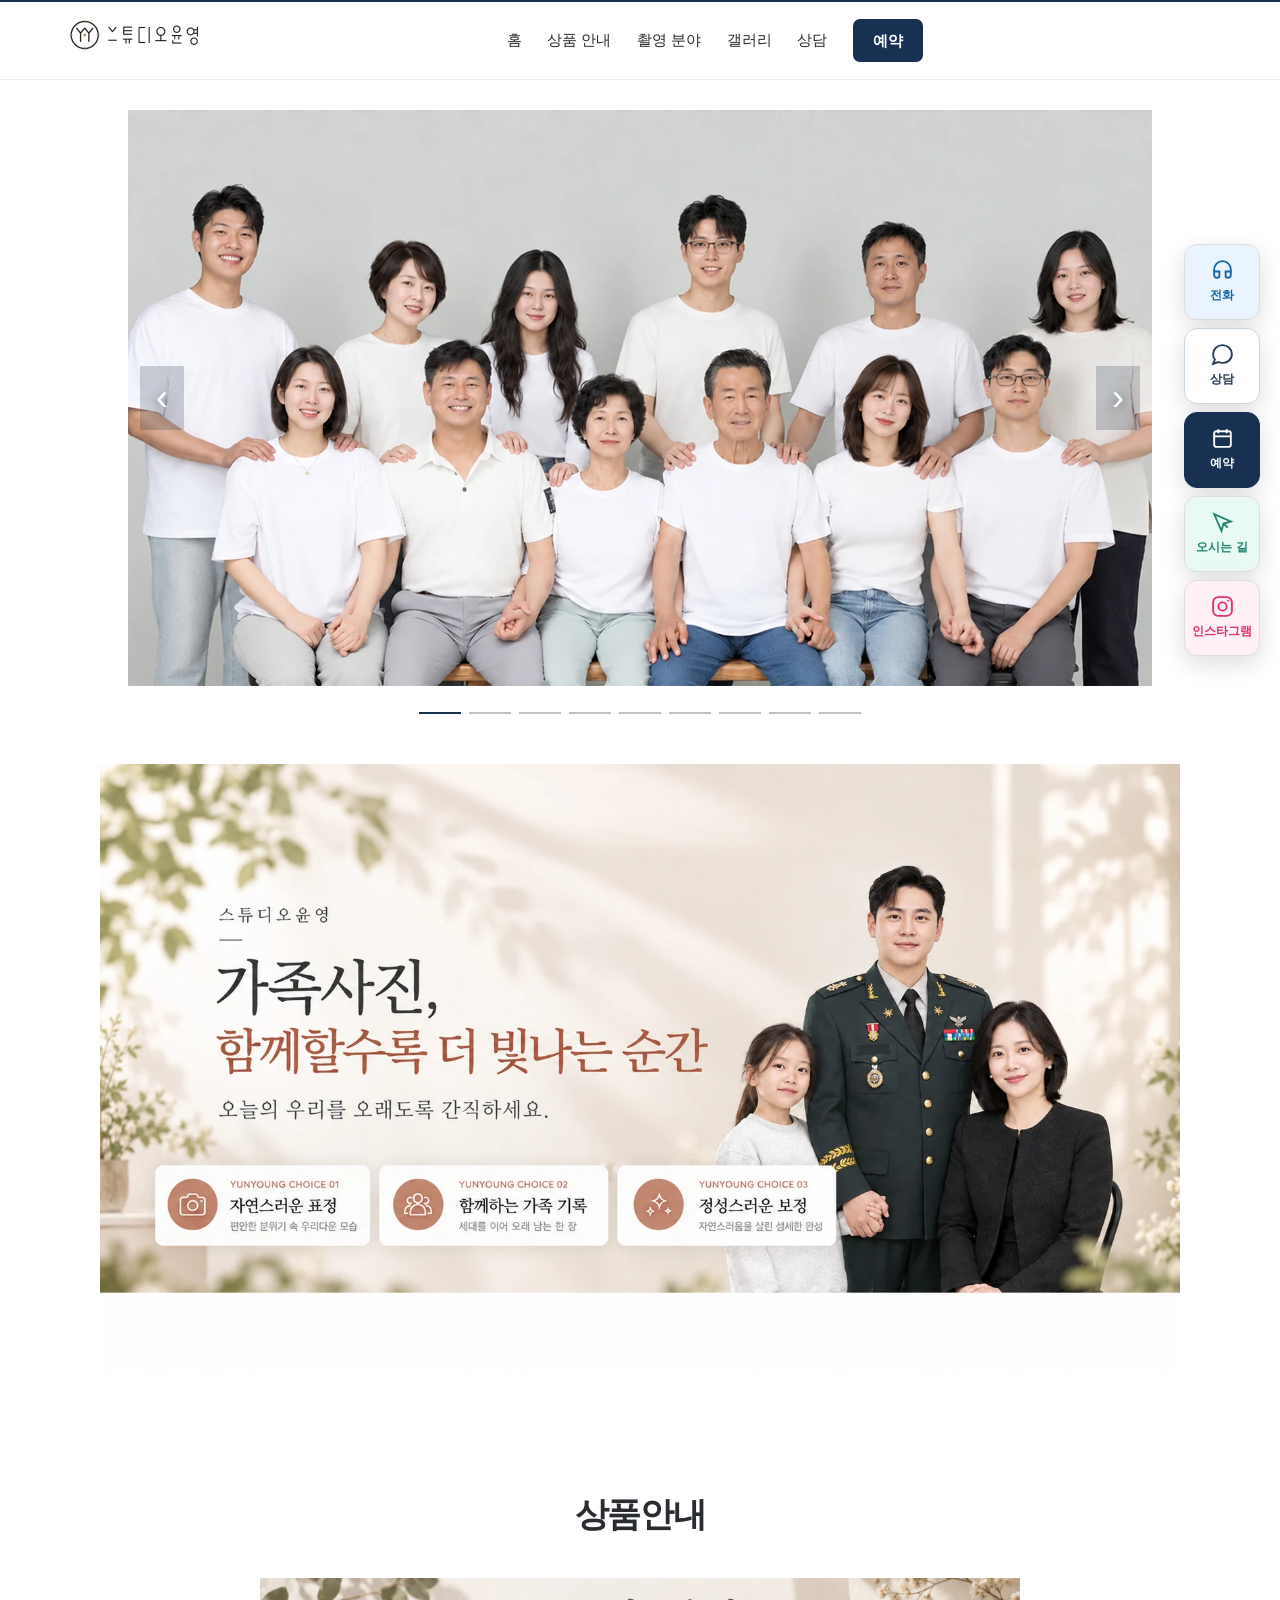
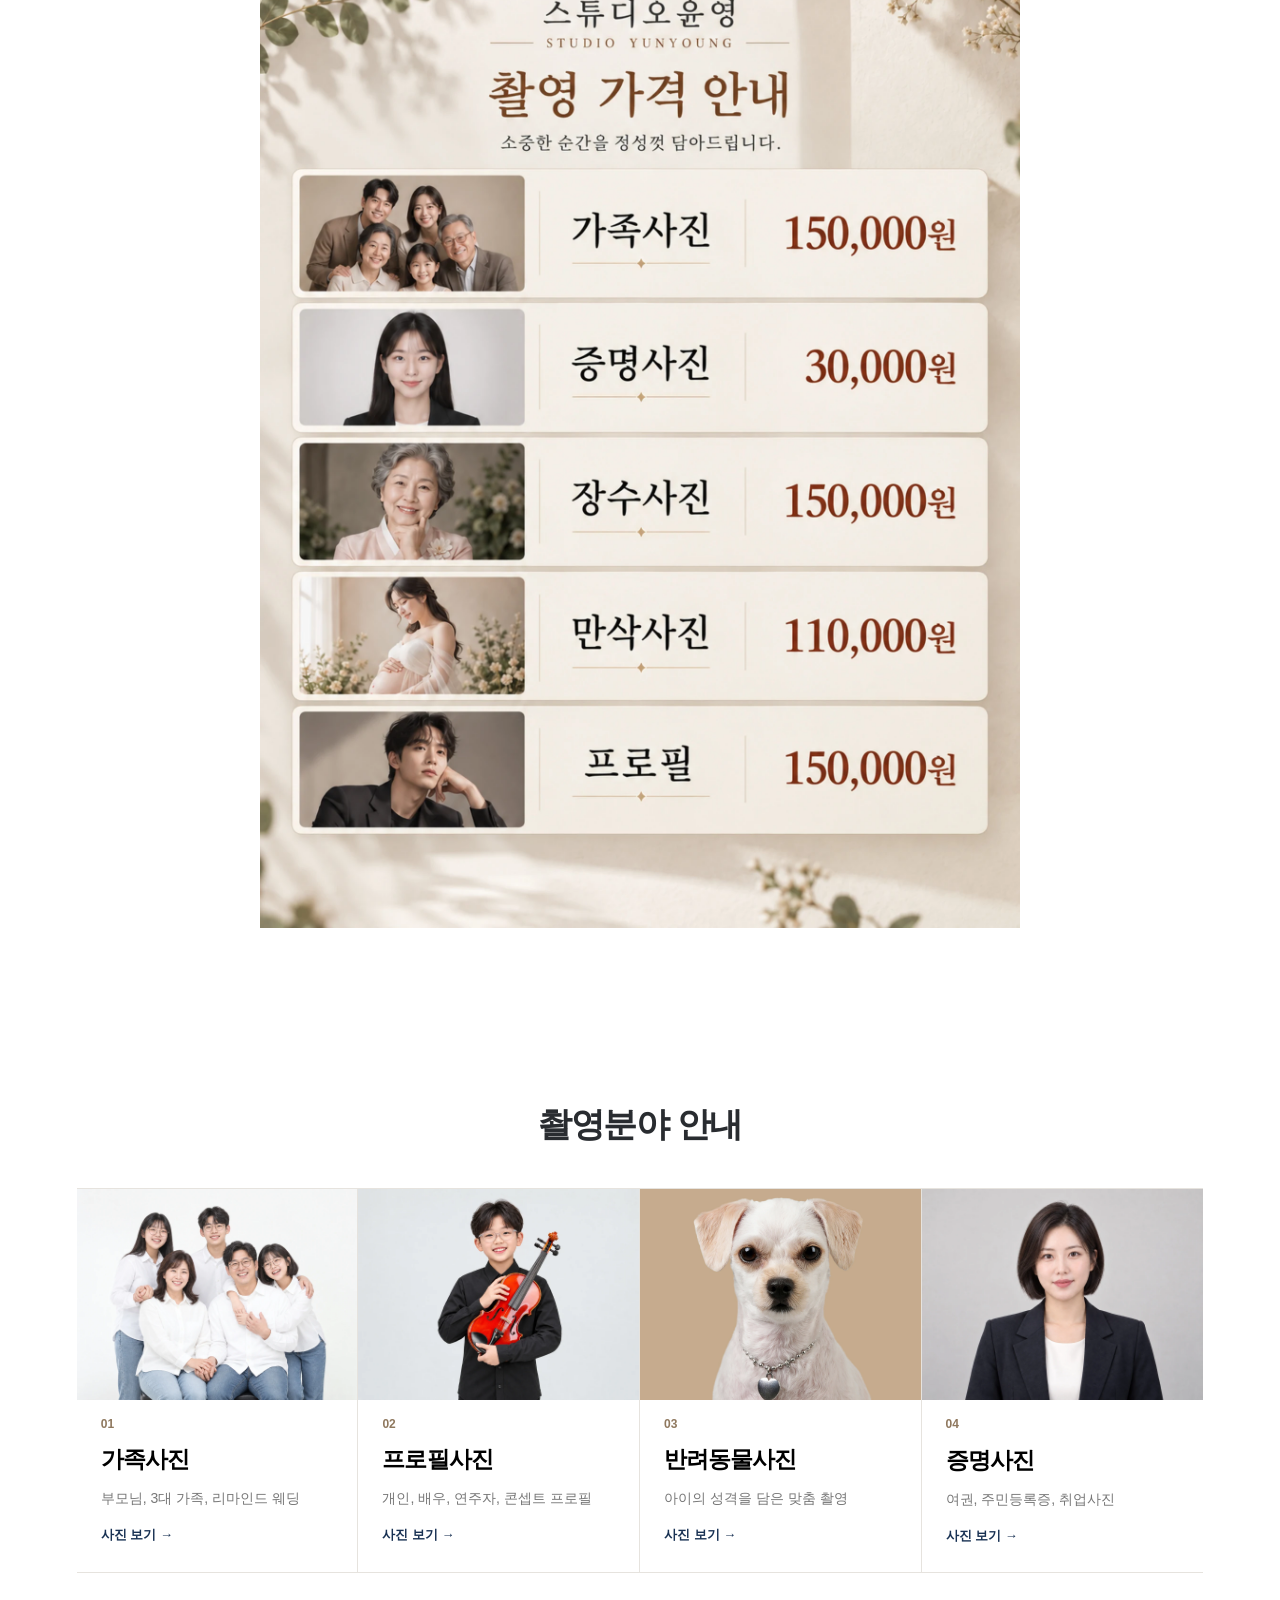
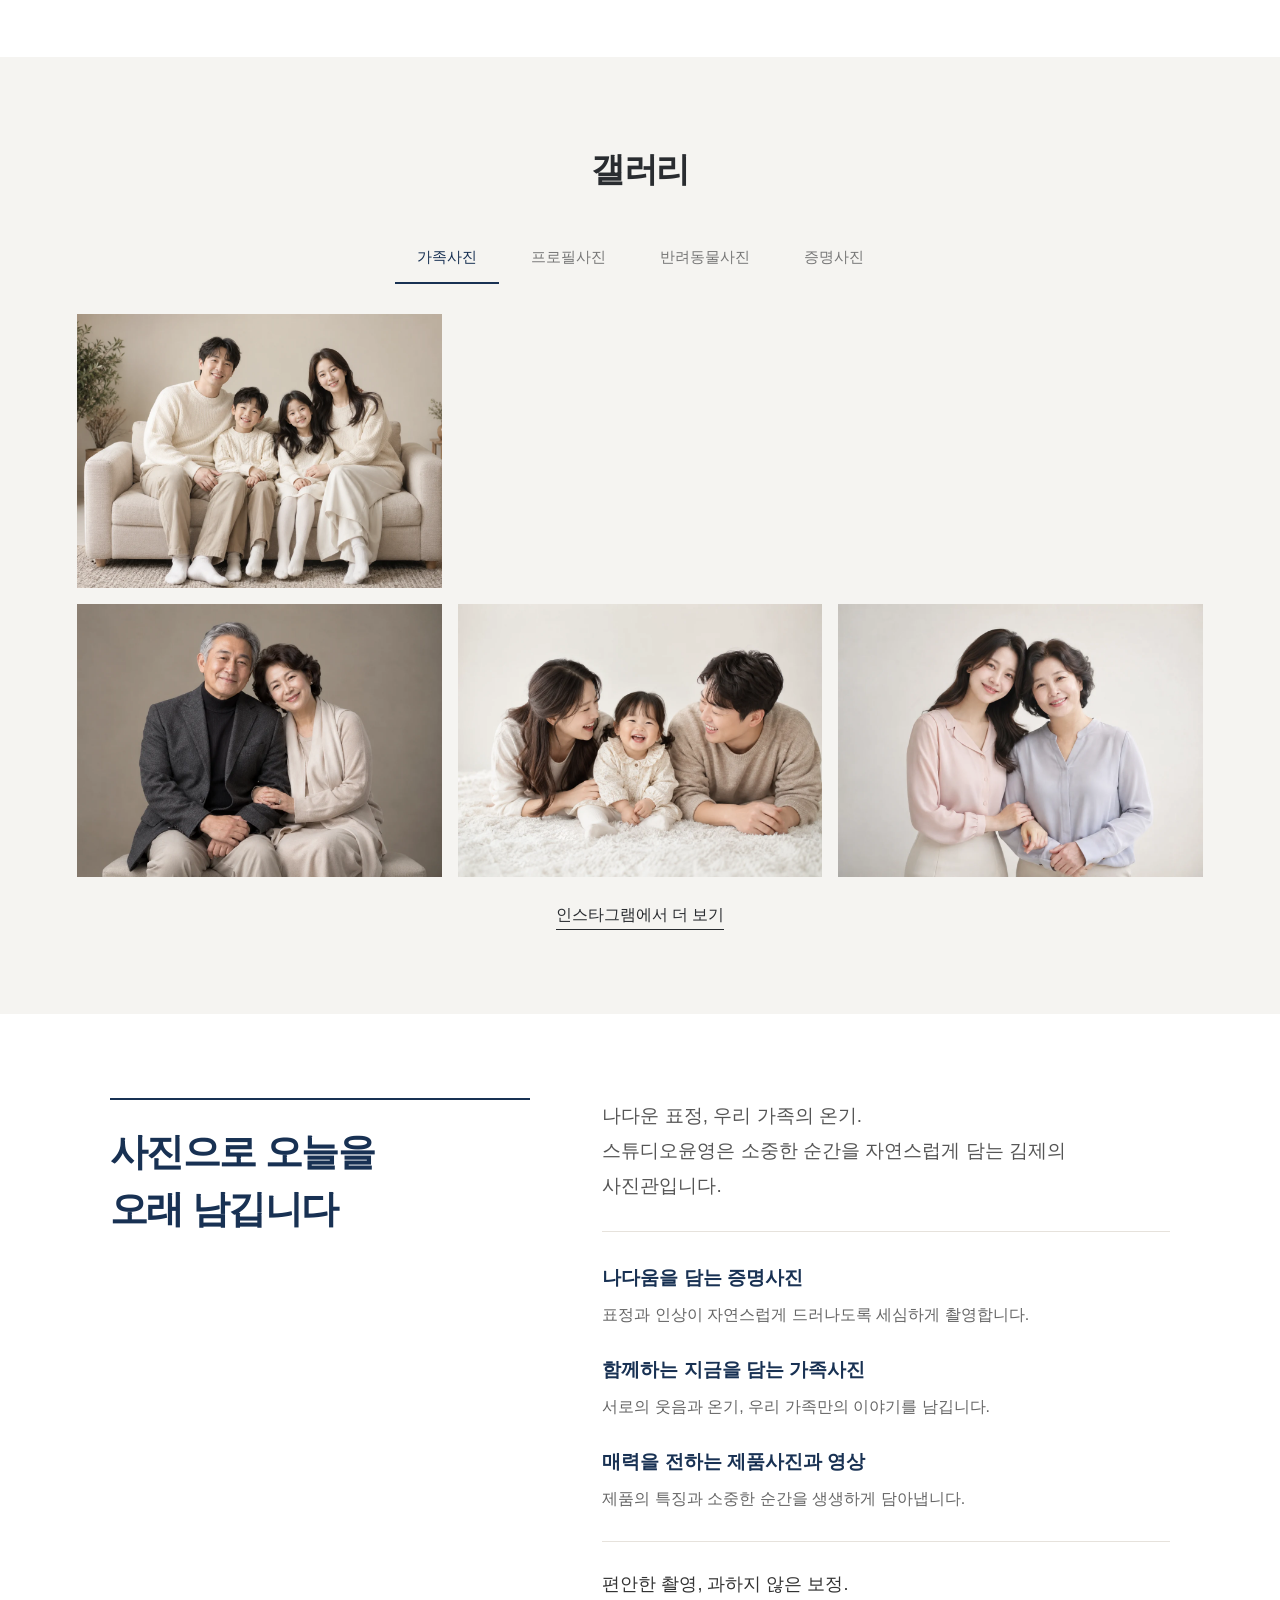
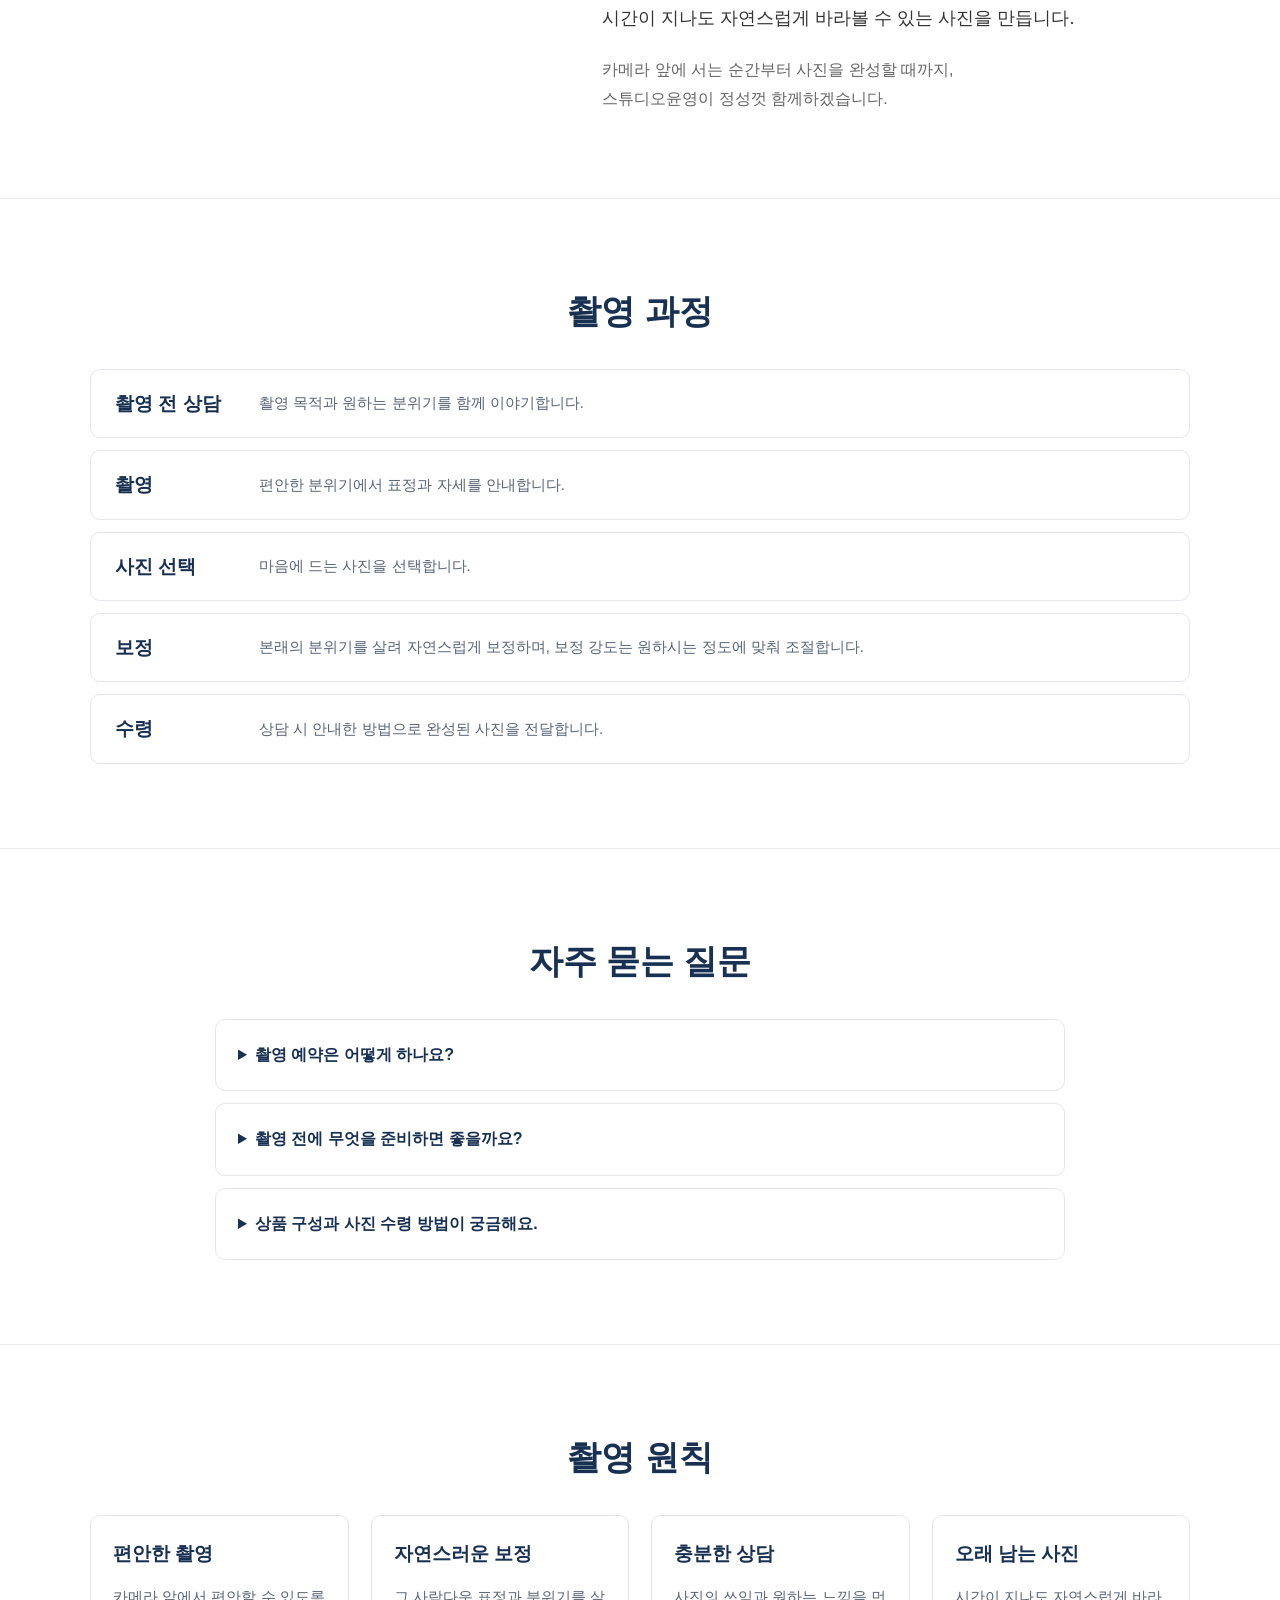
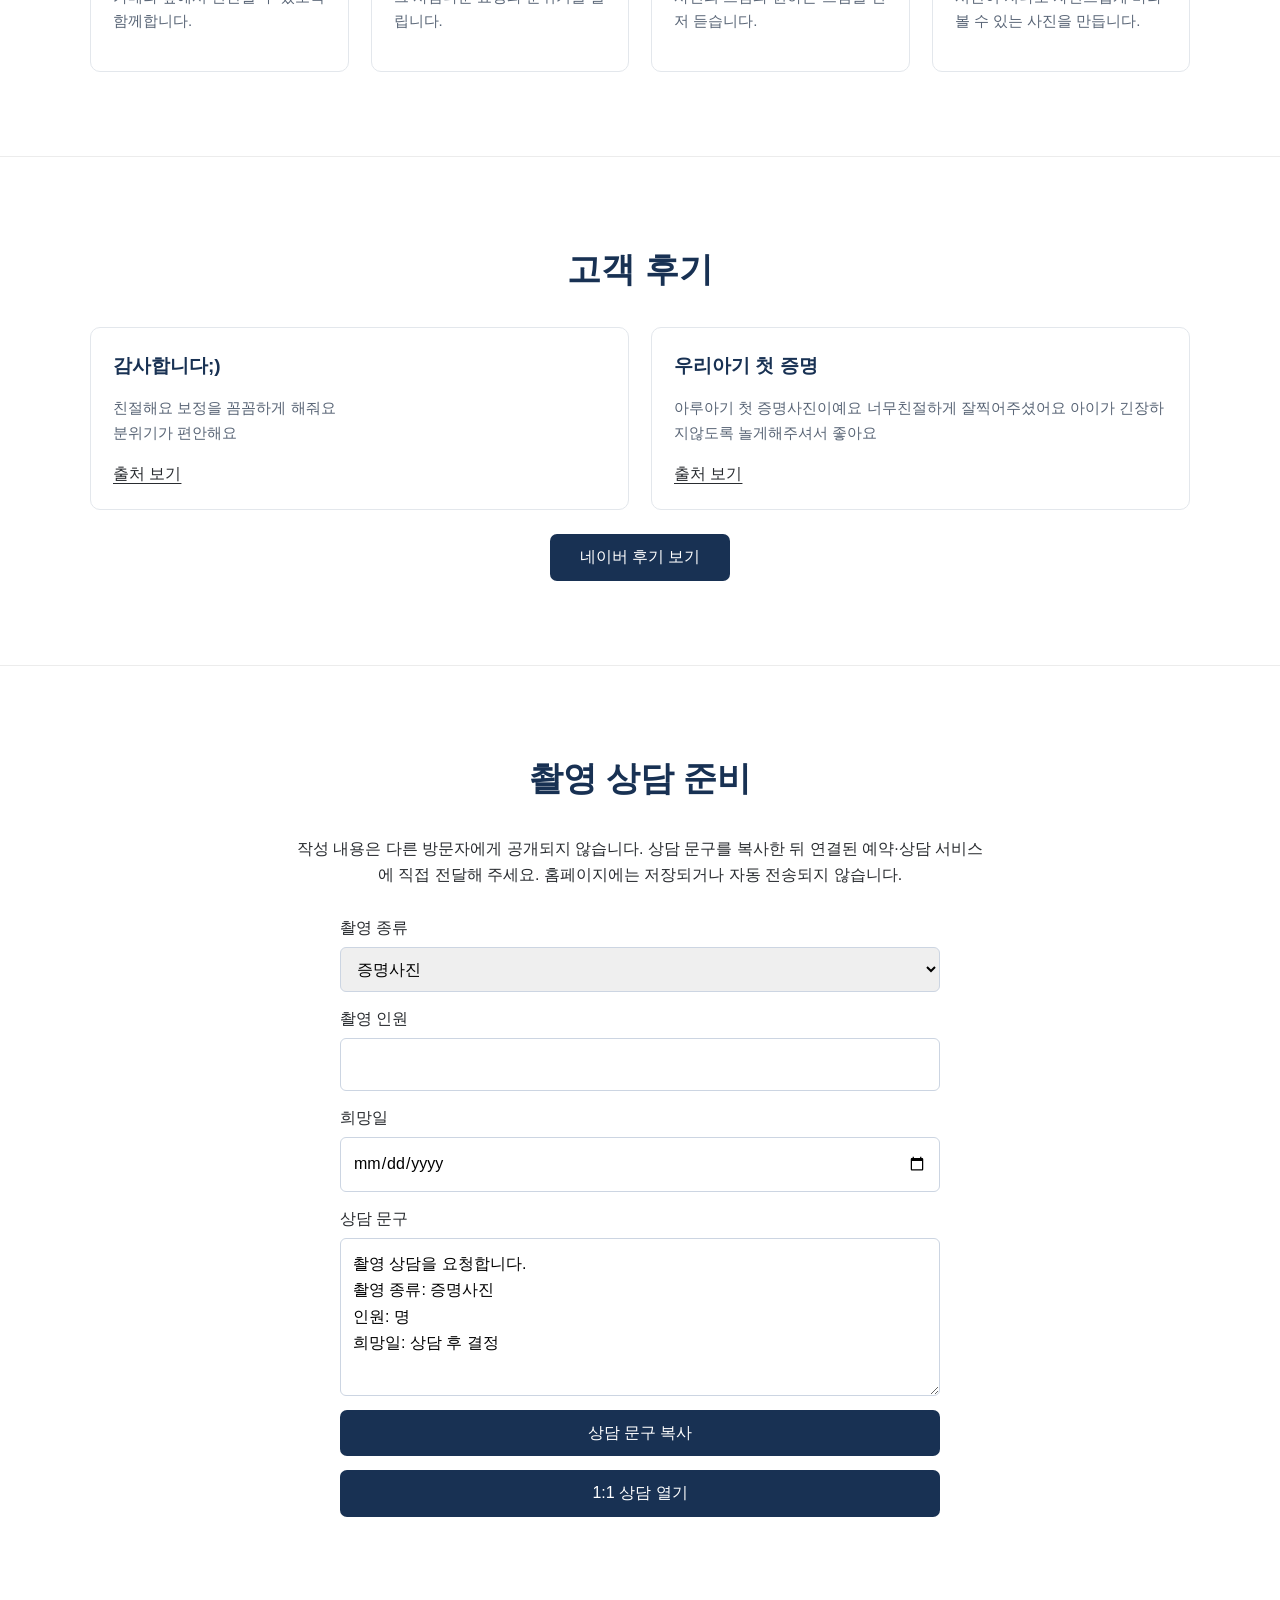
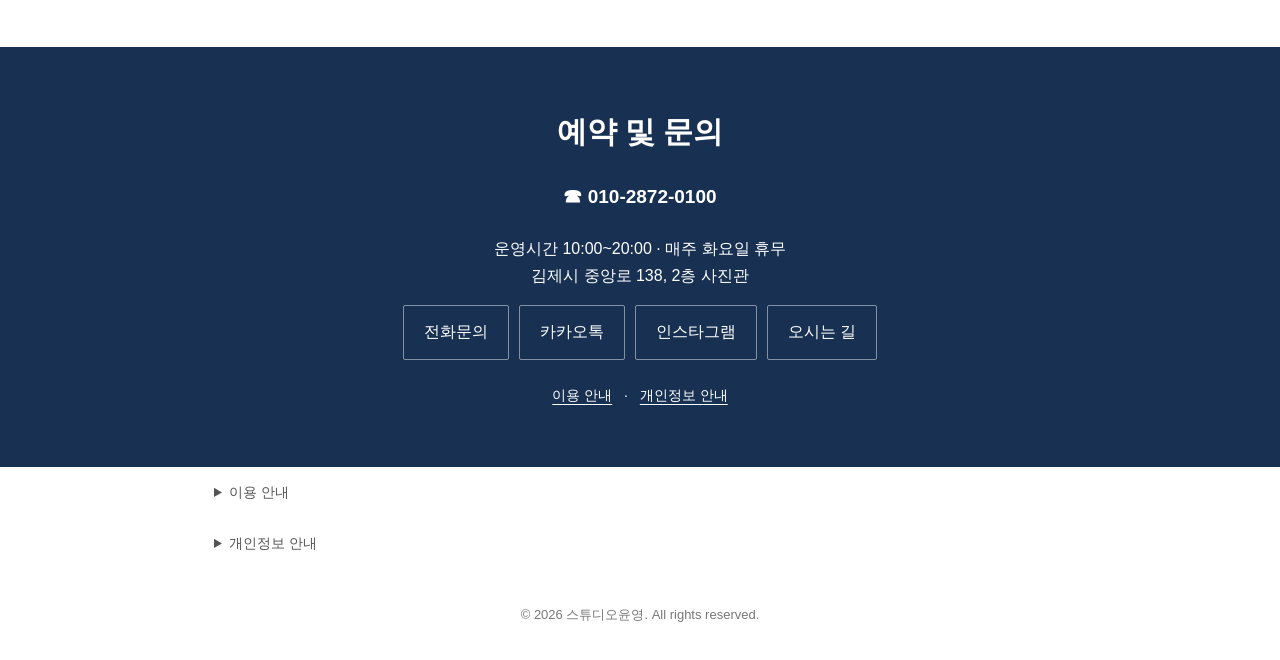
==== commit 060d4b8d: "Add files via upload" ====
--- a/index.html
+++ b/index.html
@@ -1,5 +1,5 @@
 <!doctype html>
-<html lang="ko"><head><meta charset="utf-8"><meta content="width=device-width,initial-scale=1" name="viewport"><title>스튜디오윤영 | 김제 증명사진·가족사진·프로필·반려동물사진 | 김제사진관</title><link rel="stylesheet" href="css/style-1.css"><meta content="김제시 중앙로 138, 2층 스튜디오윤영. 증명사진, 가족사진, 프로필, 반려동물사진 촬영 안내와 갤러리. 예약 및 문의 010-2872-0100" name="description"><meta content="index,follow,max-image-preview:large" name="robots"><meta content="스튜디오윤영 | 김제 증명사진·가족사진·프로필·반려동물사진" property="og:title"><meta content="김제시 중앙로 138, 2층 스튜디오윤영. 증명사진, 가족사진, 프로필, 반려동물사진 촬영 안내와 갤러리. 예약 및 문의 010-2872-0100" property="og:description"><meta content="website" property="og:type"><meta content="ko_KR" property="og:locale"><meta content="스튜디오윤영" property="og:site_name"><meta content="#183153" name="theme-color"><link href="images/photo-001.webp" rel="icon"><script type="application/ld+json">{"@context":"https://schema.org","@type":"LocalBusiness","name":"스튜디오윤영","description":"김제시 중앙로 138, 2층 스튜디오윤영. 증명사진, 가족사진, 프로필, 반려동물사진 촬영 안내와 갤러리. 예약 및 문의 010-2872-0100.","telephone":"010-2872-0100","address":{"@type":"PostalAddress","streetAddress":"중앙로 138, 2층","addressLocality":"김제시","addressRegion":"전북특별자치도","addressCountry":"KR"},"sameAs":["https://www.instagram.com/studio_yunyoung","https://pf.kakao.com/_uxjmls"],"openingHoursSpecification":{"@type":"OpeningHoursSpecification","dayOfWeek":["Monday","Wednesday","Thursday","Friday","Saturday","Sunday"],"opens":"10:00","closes":"20:00"},"url":"https://studioyunyoung.com/"}</script><!-- 게시 후 실제 HTTPS 홈페이지 주소로 canonical, og:url, og:image(공개 이미지 URL)를 추가하세요. 검색엔진 사이트 등록은 별도로 필요합니다. 휴무일은 확인 후 설정하세요. --><link rel="stylesheet" href="css/style-2.css"><link rel="stylesheet" href="css/style-3.css"><link rel="stylesheet" href="css/style-4.css"><link rel="stylesheet" href="css/style-5.css"><link rel="stylesheet" href="css/style-6.css"><link rel="canonical" href="https://studioyunyoung.com/"><meta property="og:url" content="https://studioyunyoung.com/"><meta name="twitter:card" content="summary_large_image"><meta name="google-site-verification" content="3kci3EjsQN4Li2JNepn-wBE82JC1G_40nreCyYBbJPE"><meta name="naver-site-verification" content="561d29f0ad406aca22799c77ac0c1b905d959509"><meta property="og:image" content="https://studioyunyoung.com/images/studio-yunyoung-og.jpg"><meta property="og:image:type" content="image/jpeg"><meta property="og:image:width" content="1200"><meta property="og:image:height" content="630"><meta name="twitter:image" content="https://studioyunyoung.com/images/studio-yunyoung-og.jpg"><meta name="twitter:title" content="스튜디오윤영 | 김제 증명사진·가족사진·프로필·반려동물사진"><meta name="twitter:description" content="김제시 중앙로 138, 2층 스튜디오윤영. 증명사진, 가족사진, 프로필, 반려동물사진 촬영 안내와 갤러리. 예약 및 문의 010-2872-0100"><script id="yy-config" type="application/json">{"version":5,"schedule":{"start":"2026-09-19","end":"2026-09-30","enabled":true},"products":{"enabled":false,"items":[]},"faq":{"enabled":true,"items":[{"title":"촬영 예약은 어떻게 하나요?","text":"전화·네이버 예약·카카오톡을 통해 촬영을 예약하실 수 있습니다. 원하시는 촬영 종류와 일정을 선택하거나 알려주세요. 예약과 관련해 궁금한 점은 전화 또는 카카오톡으로 편하게 문의해 주세요."},{"title":"촬영 전에 무엇을 준비하면 좋을까요?","text":"원하는 사진 분위기와 사용 목적을 미리 알려주세요. 의상과 준비물은 촬영 종류에 맞춰 상담해 드립니다."},{"title":"상품 구성과 사진 수령 방법이 궁금해요.","text":"촬영 종류에 따라 상품 구성과 수령 방법이 다릅니다. 예약 상담 시 확인해 주세요."}]},"process":{"enabled":true,"items":[{"title":"촬영 전 상담","text":"촬영 목적과 원하는 분위기를 함께 이야기합니다."},{"title":"촬영","text":"편안한 분위기에서 표정과 자세를 안내합니다."},{"title":"사진 선택","text":"마음에 드는 사진을 선택합니다."},{"title":"보정","text":"본래의 분위기를 살려 자연스럽게 보정하며, 보정 강도는 원하시는 정도에 맞춰 조절합니다."},{"title":"수령","text":"상담 시 안내한 방법으로 완성된 사진을 전달합니다."}]},"wardrobe":{"enabled":false,"items":[{"title":"","text":""}]},"visit":{"enabled":false,"items":[{"title":"","text":""}]},"photographer":{"enabled":false,"items":[{"title":"","text":""}]},"principles":{"enabled":true,"items":[{"title":"편안한 촬영","text":"카메라 앞에서 편안할 수 있도록 함께합니다."},{"title":"자연스러운 보정","text":"그 사람다운 표정과 분위기를 살립니다."},{"title":"충분한 상담","text":"사진의 쓰임과 원하는 느낌을 먼저 듣습니다."},{"title":"오래 남는 사진","text":"시간이 지나도 자연스럽게 바라볼 수 있는 사진을 만듭니다."}]},"reviews":{"enabled":true,"items":[{"title":"감사합니다;)","text":"친절해요 보정을 꼼꼼하게 해줘요\n분위기가 편안해요","url":"https://m.place.naver.com/my/review/6aae3f268a6053fb1e5ec2ae"},{"title":"우리아기 첫 증명","text":"아루아기 첫 증명사진이예요 너무친절하게 잘찍어주셨어요 아이가 긴장하지않도록 놀게해주셔서 좋아요","url":"https://m.place.naver.com/my/review/67e1294032980dc170e0aef8"}],"naverURL":"https://pcmap.place.naver.com/place/1227058138/review/visitor?bk_query=%EC%8A%A4%ED%8A%9C%EB%94%94%EC%98%A4%EC%9C%A4%EC%98%81&entry=pll&fromNxList=true&fromPanelNum=2&locale=ko&searchText=%EC%8A%A4%ED%8A%9C%EB%94%94%EC%98%A4%EC%9C%A4%EC%98%81&svcName=map_pcv5&timestamp=202609220924","kakaoURL":""},"reservation":{"label":"예약","url":"","enabled":true},"consult":{"label":"상담","url":"https://pf.kakao.com/_uxjmls/chat","enabled":true,"types":"증명사진\n가족사진\n프로필사진\n반려동물사진\n만삭사진\n제품사진","galleryURL":""}}</script><link rel="stylesheet" href="css/style-7.css"><link rel="stylesheet" href="css/style-8.css"></head><body><header><div class="logo"><a href="./" aria-label="스튜디오윤영 메인화면 새로 열기" style="display: block;"><img alt="스튜디오윤영 로고" decoding="async" height="200" src="images/photo-002.webp" width="600"></a></div><button aria-controls="main-nav" aria-expanded="false" class="menu-toggle" type="button">☰ 메뉴</button><nav aria-label="주요 메뉴" id="main-nav"><a href="./">홈</a><a href="#price">상품 안내</a><a href="#services">촬영 분야</a><div class="nav-gallery"><a href="#gallery">갤러리</a><div class="gallery-subnav" aria-label="갤러리 분야"><a href="#gallery" data-category="0">가족사진</a><a href="#gallery" data-category="1">프로필사진</a><a href="#gallery" data-category="2">반려동물사진</a><a href="#gallery" data-category="3">증명사진</a></div></div><a class="nav-consult" href="#yy-consult" data-yy-consult="true">상담</a><span class="nav-reservation yy-book is-disabled" data-yy-reservation="true" role="link" aria-disabled="true" title="네이버 예약 주소 확인 후 연결됩니다">예약</span></nav></header><main class="layout-gallery reference-layout"><div aria-label="스튜디오 촬영사진" class="hero"><h1 class="sr-only">김제 사진관 스튜디오윤영</h1><img alt="메인 사진 2" class="hero-slide active" decoding="async" height="900" src="images/photo-003.webp" style="object-position:50% 50%" width="1600" aria-hidden="false"><img class="hero-slide" alt="메인 사진" decoding="async" src="images/photo-004.webp" width="1600" height="900" aria-hidden="true"><img class="hero-slide" alt="메인 사진" decoding="async" src="images/photo-005.webp" width="1600" height="900" aria-hidden="true"><img alt="메인 사진 1" class="hero-slide" decoding="async" fetchpriority="high" height="900" src="images/photo-006.webp" style="object-position:50% 50%" width="1600" aria-hidden="true"><img class="hero-slide" alt="메인 사진" decoding="async" src="images/photo-007.webp" width="1600" height="900" aria-hidden="true"><img class="hero-slide" alt="메인 사진" decoding="async" src="images/photo-008.webp" width="1600" height="900" aria-hidden="true"><img class="hero-slide" alt="메인 사진" decoding="async" src="images/photo-009.webp" width="1600" height="900" aria-hidden="true"><img class="hero-slide" alt="메인 사진" decoding="async" src="images/photo-010.webp" width="1600" height="900" aria-hidden="true"><img class="hero-slide" alt="메인 사진" decoding="async" src="images/photo-011.webp" width="1600" height="900" aria-hidden="true"><button aria-label="이전 사진" class="hero-arrow hero-prev">‹</button><button aria-label="다음 사진" class="hero-arrow hero-next">›</button><div class="hero-controls"><button class="slide-dot active" type="button" aria-label="1번 사진 보기" aria-pressed="true"></button><button class="slide-dot" type="button" aria-label="2번 사진 보기" aria-pressed="false"></button><button class="slide-dot" type="button" aria-label="3번 사진 보기" aria-pressed="false"></button><button class="slide-dot" type="button" aria-label="4번 사진 보기" aria-pressed="false"></button><button class="slide-dot" type="button" aria-label="5번 사진 보기" aria-pressed="false"></button><button class="slide-dot" type="button" aria-label="6번 사진 보기" aria-pressed="false"></button><button class="slide-dot" type="button" aria-label="7번 사진 보기" aria-pressed="false"></button><button class="slide-dot" type="button" aria-label="8번 사진 보기" aria-pressed="false"></button><button class="slide-dot" type="button" aria-label="9번 사진 보기" aria-pressed="false"></button></div></div><img alt="대문 아래 이미지" class="feature" decoding="async" height="900" loading="lazy" src="images/photo-012.webp" width="1600"><section class="event" id="event" data-yy-start="2026-09-19" data-yy-end="2026-09-30" data-yy-enabled="true"><div class="section-title"><small>EVENT</small><h2>이벤트</h2></div><div class="stack-images"><img alt="이벤트 1" decoding="async" height="1402" loading="lazy" src="images/photo-013.webp" width="1122"></div><a class="naver-card" href="https://map.naver.com/p/entry/place/1227058138?c=15.00,0,0,0,dh&amp;placePath=%2Fhome%3Ffrom%3Dmap%26fromPanelNum%3D1%26additionalHeight%3D76%26timestamp%3D202609111523%26locale%3Dko%26svcName%3Dmap_pcv5" rel="noopener noreferrer" target="_blank"><span class="naver-thumb">N</span><span><small>네이버 스마트플레이스</small><b>네이버에서 이벤트 확인하기</b></span><strong>열기 →</strong></a><a class="naver-card" href="https://pf.kakao.com/_uxjmls/chat" rel="noopener noreferrer" target="_blank"><span class="naver-thumb" style="background:#fee500;color:#241f00">톡</span><span><small>카카오톡 채널</small><b>이벤트·촬영 상담하기</b></span><strong>열기 →</strong></a></section>
+<html lang="ko"><head><meta charset="utf-8"><meta content="width=device-width,initial-scale=1" name="viewport"><title>스튜디오윤영 | 김제 증명사진·가족사진·프로필·반려동물사진 | 김제사진관</title><link rel="stylesheet" href="css/style-1.css"><meta content="김제시 중앙로 138, 2층 스튜디오윤영. 증명사진, 가족사진, 프로필, 반려동물사진 촬영 안내와 갤러리. 예약 및 문의 010-2872-0100." name="description"><meta content="index,follow,max-image-preview:large" name="robots"><meta content="스튜디오윤영 | 김제 증명사진·가족사진·프로필·반려동물사진" property="og:title"><meta content="김제시 중앙로 138, 2층 스튜디오윤영. 증명사진, 가족사진, 프로필, 반려동물사진 촬영 안내와 갤러리. 예약 및 문의 010-2872-0100." property="og:description"><meta content="website" property="og:type"><meta content="ko_KR" property="og:locale"><meta content="스튜디오윤영" property="og:site_name"><meta content="#183153" name="theme-color"><link href="images/photo-001.webp" rel="icon"><script type="application/ld+json">{"@context":"https://schema.org","@type":"LocalBusiness","name":"스튜디오윤영","description":"김제시 중앙로 138, 2층 스튜디오윤영. 증명사진, 가족사진, 프로필, 반려동물사진 촬영 안내와 갤러리. 예약 및 문의 010-2872-0100.","telephone":"010-2872-0100","address":{"@type":"PostalAddress","streetAddress":"중앙로 138, 2층","addressLocality":"김제시","addressRegion":"전북특별자치도","addressCountry":"KR"},"sameAs":["https://www.instagram.com/studio_yunyoung","https://pf.kakao.com/_uxjmls"],"openingHoursSpecification":{"@type":"OpeningHoursSpecification","dayOfWeek":["Monday","Wednesday","Thursday","Friday","Saturday","Sunday"],"opens":"10:00","closes":"20:00"},"url":"https://studioyunyoung.com/"}</script><!-- 게시 후 실제 HTTPS 홈페이지 주소로 canonical, og:url, og:image(공개 이미지 URL)를 추가하세요. 검색엔진 사이트 등록은 별도로 필요합니다. 휴무일은 확인 후 설정하세요. --><link rel="stylesheet" href="css/style-2.css"><link rel="stylesheet" href="css/style-3.css"><link rel="stylesheet" href="css/style-4.css"><link rel="stylesheet" href="css/style-5.css"><link rel="stylesheet" href="css/style-6.css"><link rel="canonical" href="https://studioyunyoung.com/"><meta property="og:url" content="https://studioyunyoung.com/"><meta name="twitter:card" content="summary_large_image"><meta name="google-site-verification" content="3kci3EjsQN4Li2JNepn-wBE82JC1G_40nreCyYBbJPE"><meta name="naver-site-verification" content="561d29f0ad406aca22799c77ac0c1b905d959509"><meta property="og:image" content="https://studioyunyoung.com/images/studio-yunyoung-og.jpg"><meta property="og:image:type" content="image/jpeg"><meta property="og:image:width" content="1200"><meta property="og:image:height" content="630"><meta name="twitter:image" content="https://studioyunyoung.com/images/studio-yunyoung-og.jpg"><meta name="twitter:title" content="스튜디오윤영 | 김제 증명사진·가족사진·프로필·반려동물사진"><meta name="twitter:description" content="김제시 중앙로 138, 2층 스튜디오윤영. 증명사진, 가족사진, 프로필, 반려동물사진 촬영 안내와 갤러리. 예약 및 문의 010-2872-0100."><script id="yy-config" type="application/json">{"version":5,"schedule":{"start":"2026-09-19","end":"2026-09-30","enabled":true},"products":{"enabled":false,"items":[]},"faq":{"enabled":true,"items":[{"title":"촬영 예약은 어떻게 하나요?","text":"전화·네이버 예약·카카오톡을 통해 촬영을 예약하실 수 있습니다. 원하시는 촬영 종류와 일정을 선택하거나 알려주세요. 예약과 관련해 궁금한 점은 전화 또는 카카오톡으로 편하게 문의해 주세요."},{"title":"촬영 전에 무엇을 준비하면 좋을까요?","text":"원하는 사진 분위기와 사용 목적을 미리 알려주세요. 의상과 준비물은 촬영 종류에 맞춰 상담해 드립니다."},{"title":"상품 구성과 사진 수령 방법이 궁금해요.","text":"촬영 종류에 따라 상품 구성과 수령 방법이 다릅니다. 예약 상담 시 확인해 주세요."}]},"process":{"enabled":true,"items":[{"title":"촬영 전 상담","text":"촬영 목적과 원하는 분위기를 함께 이야기합니다."},{"title":"촬영","text":"편안한 분위기에서 표정과 자세를 안내합니다."},{"title":"사진 선택","text":"마음에 드는 사진을 선택합니다."},{"title":"보정","text":"본래의 분위기를 살려 자연스럽게 보정하며, 보정 강도는 원하시는 정도에 맞춰 조절합니다."},{"title":"수령","text":"상담 시 안내한 방법으로 완성된 사진을 전달합니다."}]},"wardrobe":{"enabled":false,"items":[{"title":"","text":""}]},"visit":{"enabled":false,"items":[{"title":"","text":""}]},"photographer":{"enabled":false,"items":[{"title":"","text":""}]},"principles":{"enabled":true,"items":[{"title":"편안한 촬영","text":"카메라 앞에서 편안할 수 있도록 함께합니다."},{"title":"자연스러운 보정","text":"그 사람다운 표정과 분위기를 살립니다."},{"title":"충분한 상담","text":"사진의 쓰임과 원하는 느낌을 먼저 듣습니다."},{"title":"오래 남는 사진","text":"시간이 지나도 자연스럽게 바라볼 수 있는 사진을 만듭니다."}]},"reviews":{"enabled":true,"items":[{"title":"감사합니다;)","text":"친절해요 보정을 꼼꼼하게 해줘요\n분위기가 편안해요","url":"https://m.place.naver.com/my/review/6aae3f268a6053fb1e5ec2ae"},{"title":"우리아기 첫 증명","text":"아루아기 첫 증명사진이예요 너무친절하게 잘찍어주셨어요 아이가 긴장하지않도록 놀게해주셔서 좋아요","url":"https://m.place.naver.com/my/review/67e1294032980dc170e0aef8"}],"naverURL":"https://pcmap.place.naver.com/place/1227058138/review/visitor?bk_query=%EC%8A%A4%ED%8A%9C%EB%94%94%EC%98%A4%EC%9C%A4%EC%98%81&entry=pll&fromNxList=true&fromPanelNum=2&locale=ko&searchText=%EC%8A%A4%ED%8A%9C%EB%94%94%EC%98%A4%EC%9C%A4%EC%98%81&svcName=map_pcv5&timestamp=202609220924","kakaoURL":""},"reservation":{"label":"예약","url":"https://m.booking.naver.com/booking/10/bizes/551021?theme=place&entry=pll&lang=ko","enabled":true},"consult":{"label":"상담","url":"https://pf.kakao.com/_uxjmls/chat","enabled":true,"types":"증명사진\n가족사진\n프로필사진\n반려동물사진\n만삭사진\n제품사진","galleryURL":""}}</script><link rel="stylesheet" href="css/style-7.css"><link rel="stylesheet" href="css/style-8.css"></head><body><header><div class="logo"><a href="./" aria-label="스튜디오윤영 메인화면 새로 열기" style="display: block;"><img alt="스튜디오윤영 로고" decoding="async" height="200" src="images/photo-002.webp" width="600"></a></div><button aria-controls="main-nav" aria-expanded="false" class="menu-toggle" type="button">☰ 메뉴</button><nav aria-label="주요 메뉴" id="main-nav"><a href="./">홈</a><a href="#price">상품 안내</a><a href="#services">촬영 분야</a><div class="nav-gallery"><a href="#gallery">갤러리</a><div class="gallery-subnav" aria-label="갤러리 분야"><a href="#gallery" data-category="0">가족사진</a><a href="#gallery" data-category="1">프로필사진</a><a href="#gallery" data-category="2">반려동물사진</a><a href="#gallery" data-category="3">증명사진</a></div></div><a class="nav-consult" href="#yy-consult" data-yy-consult="true">상담</a><a class="nav-reservation yy-book" href="https://m.booking.naver.com/booking/10/bizes/551021?theme=place&amp;entry=pll&amp;lang=ko" target="_blank" rel="noopener noreferrer" data-yy-reservation="true">예약</a></nav></header><main class="layout-gallery reference-layout"><div aria-label="스튜디오 촬영사진" class="hero"><h1 class="sr-only">김제 사진관 스튜디오윤영</h1><img alt="메인 사진 2" class="hero-slide active" decoding="async" height="900" src="images/photo-003.webp" style="object-position:50% 50%" width="1600" aria-hidden="false"><img class="hero-slide" alt="메인 사진" decoding="async" src="images/photo-004.webp" width="1600" height="900" aria-hidden="true"><img class="hero-slide" alt="메인 사진" decoding="async" src="images/photo-005.webp" width="1600" height="900" aria-hidden="true"><img alt="메인 사진 1" class="hero-slide" decoding="async" fetchpriority="high" height="900" src="images/photo-006.webp" style="object-position:50% 50%" width="1600" aria-hidden="true"><img class="hero-slide" alt="메인 사진" decoding="async" src="images/photo-007.webp" width="1600" height="900" aria-hidden="true"><img class="hero-slide" alt="메인 사진" decoding="async" src="images/photo-008.webp" width="1600" height="900" aria-hidden="true"><img class="hero-slide" alt="메인 사진" decoding="async" src="images/photo-009.webp" width="1600" height="900" aria-hidden="true"><img class="hero-slide" alt="메인 사진" decoding="async" src="images/photo-010.webp" width="1600" height="900" aria-hidden="true"><img class="hero-slide" alt="메인 사진" decoding="async" src="images/photo-011.webp" width="1600" height="900" aria-hidden="true"><button aria-label="이전 사진" class="hero-arrow hero-prev">‹</button><button aria-label="다음 사진" class="hero-arrow hero-next">›</button><div class="hero-controls"><button class="slide-dot active" type="button" aria-label="1번 사진 보기" aria-pressed="true"></button><button class="slide-dot" type="button" aria-label="2번 사진 보기" aria-pressed="false"></button><button class="slide-dot" type="button" aria-label="3번 사진 보기" aria-pressed="false"></button><button class="slide-dot" type="button" aria-label="4번 사진 보기" aria-pressed="false"></button><button class="slide-dot" type="button" aria-label="5번 사진 보기" aria-pressed="false"></button><button class="slide-dot" type="button" aria-label="6번 사진 보기" aria-pressed="false"></button><button class="slide-dot" type="button" aria-label="7번 사진 보기" aria-pressed="false"></button><button class="slide-dot" type="button" aria-label="8번 사진 보기" aria-pressed="false"></button><button class="slide-dot" type="button" aria-label="9번 사진 보기" aria-pressed="false"></button></div></div><img alt="대문 아래 이미지" class="feature" decoding="async" height="900" loading="lazy" src="images/photo-012.webp" width="1600"><section class="event" id="event" data-yy-start="2026-09-19" data-yy-end="2026-09-30" data-yy-enabled="true"><div class="section-title"><small>EVENT</small><h2>이벤트</h2></div><div class="stack-images"><img alt="이벤트 1" decoding="async" height="1402" loading="lazy" src="images/photo-013.webp" width="1122"></div><a class="naver-card" href="https://map.naver.com/p/entry/place/1227058138?c=15.00,0,0,0,dh&amp;placePath=%2Fhome%3Ffrom%3Dmap%26fromPanelNum%3D1%26additionalHeight%3D76%26timestamp%3D202609111523%26locale%3Dko%26svcName%3Dmap_pcv5" rel="noopener noreferrer" target="_blank"><span class="naver-thumb">N</span><span><small>네이버 스마트플레이스</small><b>네이버에서 이벤트 확인하기</b></span><strong>열기 →</strong></a><a class="naver-card" href="https://pf.kakao.com/_uxjmls/chat" rel="noopener noreferrer" target="_blank"><span class="naver-thumb" style="background:#fee500;color:#241f00">톡</span><span><small>카카오톡 채널</small><b>이벤트·촬영 상담하기</b></span><strong>열기 →</strong></a></section>
 <section id="price"><div class="section-title"><small>PRICE</small><h2>상품안내</h2></div><div class="stack-images"><img alt="상품안내 1" decoding="async" height="2000" loading="lazy" src="images/photo-014.webp" width="1600"></div></section>
 <section id="services"><div class="section-title"><small>SERVICE</small><h2>촬영분야 안내</h2></div><div class="services"><button class="service"><img alt="가족사진" decoding="async" height="900" loading="lazy" src="images/photo-015.webp" width="1200"><span class="service-number">01</span><b>가족사진</b><p>부모님, 3대 가족, 리마인드 웨딩</p><em>사진 보기 →</em></button><button class="service"><img alt="프로필사진" decoding="async" height="900" loading="lazy" src="images/photo-016.webp" width="1200"><span class="service-number">02</span><b>프로필사진</b><p>개인, 배우, 연주자, 콘셉트 프로필</p><em>사진 보기 →</em></button><button class="service"><img alt="반려동물사진" decoding="async" height="1500" loading="lazy" src="images/photo-017.webp" width="1500"><span class="service-number">03</span><b>반려동물사진</b><p>아이의 성격을 담은 맞춤 촬영</p><em>사진 보기 →</em></button><button class="service"><img alt="증명사진" decoding="async" height="900" loading="lazy" src="images/photo-018.webp" width="1200"><span class="service-number">04</span><b>증명사진</b><p>여권, 주민등록증, 취업사진</p><em>사진 보기 →</em></button></div></section>
 <section class="gallery" id="gallery"><div class="section-title"><small>GALLERY</small><h2>갤러리</h2></div><div aria-label="촬영 분야" class="gallery-tabs" role="tablist"><button aria-controls="gallery-panel-0" aria-selected="true" class="gallery-tab active" id="gallery-tab-0" role="tab" tabindex="0">가족사진</button><button aria-controls="gallery-panel-1" aria-selected="false" class="gallery-tab" id="gallery-tab-1" role="tab" tabindex="-1">프로필사진</button><button aria-controls="gallery-panel-2" aria-selected="false" class="gallery-tab" id="gallery-tab-2" role="tab" tabindex="-1">반려동물사진</button><button aria-controls="gallery-panel-3" aria-selected="false" class="gallery-tab" id="gallery-tab-3" role="tab" tabindex="-1">증명사진</button></div><div aria-labelledby="gallery-tab-0" class="gallery-grid group-0" id="gallery-panel-0" role="tabpanel"><button aria-label="가족사진 AI 예시 1 확대" class="gallery-item" type="button"><img alt="가족사진 AI 촬영 스타일 예시 1" decoding="async" height="900" loading="lazy" src="images/photo-019.webp" width="1200"></button><button aria-label="가족사진 AI 예시 6 확대" class="gallery-item" type="button"><img alt="가족사진 AI 촬영 스타일 예시 6" decoding="async" height="900" loading="lazy" src="images/photo-020.webp" width="1200"></button><button aria-label="가족사진 AI 예시 2 확대" class="gallery-item" type="button"><img alt="가족사진 AI 촬영 스타일 예시 2" decoding="async" height="900" loading="lazy" src="images/photo-021.webp" width="1200"></button><button aria-label="가족사진 AI 예시 3 확대" class="gallery-item" type="button"><img alt="가족사진 AI 촬영 스타일 예시 3" decoding="async" height="900" loading="lazy" src="images/photo-022.webp" width="1200"></button><button aria-label="가족사진 AI 예시 4 확대" class="gallery-item" type="button"><img alt="가족사진 AI 촬영 스타일 예시 4" decoding="async" height="900" loading="lazy" src="images/photo-023.webp" width="1200"></button><button aria-label="가족사진 AI 예시 5 확대" class="gallery-item" type="button"><img alt="가족사진 AI 촬영 스타일 예시 5" decoding="async" height="900" loading="lazy" src="images/photo-024.webp" width="1200"></button></div><div aria-labelledby="gallery-tab-1" class="gallery-grid group-1" hidden="" id="gallery-panel-1" role="tabpanel"><button aria-label="프로필사진 AI 예시 1 확대" class="gallery-item" type="button"><img alt="프로필사진 AI 촬영 스타일 예시 1" decoding="async" height="900" loading="lazy" src="images/photo-025.webp" width="1200"></button><button aria-label="프로필사진 AI 예시 2 확대" class="gallery-item" type="button"><img alt="프로필사진 AI 촬영 스타일 예시 2" decoding="async" height="900" loading="lazy" src="images/photo-026.webp" width="1200"></button><button aria-label="프로필사진 AI 예시 3 확대" class="gallery-item" type="button"><img alt="프로필사진 AI 촬영 스타일 예시 3" decoding="async" height="900" loading="lazy" src="images/photo-027.webp" width="1200"></button><button aria-label="프로필사진 AI 예시 4 확대" class="gallery-item" type="button"><img alt="프로필사진 AI 촬영 스타일 예시 4" decoding="async" height="900" loading="lazy" src="images/photo-028.webp" width="1200"></button><button aria-label="프로필사진 AI 예시 5 확대" class="gallery-item" type="button"><img alt="프로필사진 AI 촬영 스타일 예시 5" decoding="async" height="900" loading="lazy" src="images/photo-029.webp" width="1200"></button><button aria-label="프로필사진 AI 예시 6 확대" class="gallery-item" type="button"><img alt="프로필사진 AI 촬영 스타일 예시 6" decoding="async" height="900" loading="lazy" src="images/photo-030.webp" width="1200"></button></div><div aria-labelledby="gallery-tab-2" class="gallery-grid group-2" hidden="" id="gallery-panel-2" role="tabpanel"><button aria-label="반려동물사진 AI 예시 1 확대" class="gallery-item" type="button"><img alt="반려동물사진 AI 촬영 스타일 예시 1" decoding="async" height="900" loading="lazy" src="images/photo-031.webp" width="1200"></button><button aria-label="반려동물사진 AI 예시 2 확대" class="gallery-item" type="button"><img alt="반려동물사진 AI 촬영 스타일 예시 2" decoding="async" height="900" loading="lazy" src="images/photo-032.webp" width="1200"></button><button aria-label="반려동물사진 AI 예시 3 확대" class="gallery-item" type="button"><img alt="반려동물사진 AI 촬영 스타일 예시 3" decoding="async" height="900" loading="lazy" src="images/photo-033.webp" width="1200"></button><button aria-label="반려동물사진 AI 예시 4 확대" class="gallery-item" type="button"><img alt="반려동물사진 AI 촬영 스타일 예시 4" decoding="async" height="900" loading="lazy" src="images/photo-034.webp" width="1200"></button><button aria-label="반려동물사진 AI 예시 5 확대" class="gallery-item" type="button"><img alt="반려동물사진 AI 촬영 스타일 예시 5" decoding="async" height="900" loading="lazy" src="images/photo-035.webp" width="1200"></button><button aria-label="반려동물사진 AI 예시 6 확대" class="gallery-item" type="button"><img alt="반려동물사진 AI 촬영 스타일 예시 6" decoding="async" height="900" loading="lazy" src="images/photo-036.webp" width="1200"></button></div><div aria-labelledby="gallery-tab-3" class="gallery-grid group-3" hidden="" id="gallery-panel-3" role="tabpanel"><button aria-label="증명사진 AI 예시 1 확대" class="gallery-item" type="button"><img alt="증명사진 AI 촬영 스타일 예시 1" decoding="async" height="1200" loading="lazy" src="images/photo-037.webp" width="900"></button><button aria-label="증명사진 AI 예시 2 확대" class="gallery-item" type="button"><img alt="증명사진 AI 촬영 스타일 예시 2" decoding="async" height="1200" loading="lazy" src="images/photo-038.webp" width="900"></button><button aria-label="증명사진 AI 예시 3 확대" class="gallery-item" type="button"><img alt="증명사진 AI 촬영 스타일 예시 3" decoding="async" height="1200" loading="lazy" src="images/photo-039.webp" width="900"></button><button aria-label="증명사진 AI 예시 4 확대" class="gallery-item" type="button"><img alt="증명사진 AI 촬영 스타일 예시 4" decoding="async" height="1200" loading="lazy" src="images/photo-040.webp" width="900"></button><button aria-label="증명사진 AI 예시 5 확대" class="gallery-item" type="button"><img alt="증명사진 AI 촬영 스타일 예시 5" decoding="async" height="1200" loading="lazy" src="images/photo-041.webp" width="900"></button><button aria-label="증명사진 AI 예시 6 확대" class="gallery-item" type="button"><img alt="증명사진 AI 촬영 스타일 예시 6" decoding="async" height="1200" loading="lazy" src="images/photo-042.webp" width="900"></button></div><a class="yy-gallery-more" href="https://www.instagram.com/studio_yunyoung" target="_blank" rel="noopener noreferrer" data-yy-generated="true">인스타그램에서 더 보기</a></section>
@@ -17,7 +17,7 @@
   </div>
 </section>
 <section class="yy-section" id="yy-process" data-yy-generated="true" style="order: 10;"><h2>촬영 과정</h2><div class="yy-grid"><article class="yy-card"><h3>촬영 전 상담</h3><p>촬영 목적과 원하는 분위기를 함께 이야기합니다.</p></article><article class="yy-card"><h3>촬영</h3><p>편안한 분위기에서 표정과 자세를 안내합니다.</p></article><article class="yy-card"><h3>사진 선택</h3><p>마음에 드는 사진을 선택합니다.</p></article><article class="yy-card"><h3>보정</h3><p>본래의 분위기를 살려 자연스럽게 보정하며, 보정 강도는 원하시는 정도에 맞춰 조절합니다.</p></article><article class="yy-card"><h3>수령</h3><p>상담 시 안내한 방법으로 완성된 사진을 전달합니다.</p></article></div></section><section class="yy-section" id="yy-faq" data-yy-generated="true" style="order: 11;"><h2>자주 묻는 질문</h2><div class="yy-faq"><details class="yy-card"><summary>촬영 예약은 어떻게 하나요?</summary><p>전화·네이버 예약·카카오톡을 통해 촬영을 예약하실 수 있습니다. 원하시는 촬영 종류와 일정을 선택하거나 알려주세요. 예약과 관련해 궁금한 점은 전화 또는 카카오톡으로 편하게 문의해 주세요.</p></details><details class="yy-card"><summary>촬영 전에 무엇을 준비하면 좋을까요?</summary><p>원하는 사진 분위기와 사용 목적을 미리 알려주세요. 의상과 준비물은 촬영 종류에 맞춰 상담해 드립니다.</p></details><details class="yy-card"><summary>상품 구성과 사진 수령 방법이 궁금해요.</summary><p>촬영 종류에 따라 상품 구성과 수령 방법이 다릅니다. 예약 상담 시 확인해 주세요.</p></details></div></section><section class="yy-section" id="yy-principles" data-yy-generated="true" style="order: 12;"><h2>촬영 원칙</h2><div class="yy-grid"><article class="yy-card"><h3>편안한 촬영</h3><p>카메라 앞에서 편안할 수 있도록 함께합니다.</p></article><article class="yy-card"><h3>자연스러운 보정</h3><p>그 사람다운 표정과 분위기를 살립니다.</p></article><article class="yy-card"><h3>충분한 상담</h3><p>사진의 쓰임과 원하는 느낌을 먼저 듣습니다.</p></article><article class="yy-card"><h3>오래 남는 사진</h3><p>시간이 지나도 자연스럽게 바라볼 수 있는 사진을 만듭니다.</p></article></div></section><section class="yy-section" id="yy-reviews" data-yy-generated="true" style="order: 13;"><h2>고객 후기</h2><div class="yy-grid"><article class="yy-card"><h3>감사합니다;)</h3><p>친절해요 보정을 꼼꼼하게 해줘요
-분위기가 편안해요</p><a class="yy-link" href="https://m.place.naver.com/my/review/6aae3f268a6053fb1e5ec2ae" target="_blank" rel="noopener noreferrer">출처 보기</a></article><article class="yy-card"><h3>우리아기 첫 증명</h3><p>아루아기 첫 증명사진이예요 너무친절하게 잘찍어주셨어요 아이가 긴장하지않도록 놀게해주셔서 좋아요</p><a class="yy-link" href="https://m.place.naver.com/my/review/67e1294032980dc170e0aef8" target="_blank" rel="noopener noreferrer">출처 보기</a></article></div><div class="yy-review-links"><a class="yy-book" href="https://pcmap.place.naver.com/place/1227058138/review/visitor?bk_query=%EC%8A%A4%ED%8A%9C%EB%94%94%EC%98%A4%EC%9C%A4%EC%98%81&amp;entry=pll&amp;fromNxList=true&amp;fromPanelNum=2&amp;locale=ko&amp;searchText=%EC%8A%A4%ED%8A%9C%EB%94%94%EC%98%A4%EC%9C%A4%EC%98%81&amp;svcName=map_pcv5&amp;timestamp=202609220924" target="_blank" rel="noopener noreferrer">네이버 후기 보기</a></div></section><section class="yy-section" id="yy-consult" data-yy-generated="true" style="order: 30;"><h2>촬영 상담 준비</h2><p class="yy-lead">작성 내용은 다른 방문자에게 공개되지 않습니다. 상담 문구를 복사한 뒤 연결된 예약·상담 서비스에 직접 전달해 주세요. 홈페이지에는 저장되거나 자동 전송되지 않습니다.</p><div class="yy-consult-form"><label>촬영 종류<select id="yy-type"><option>증명사진</option><option>가족사진</option><option>프로필사진</option><option>반려동물사진</option><option>만삭사진</option><option>제품사진</option></select></label><label>촬영 인원<input id="yy-people" type="number" min="1" max="100"></label><label>희망일<input id="yy-date" type="date"></label><label>상담 문구<textarea id="yy-message" rows="5" readonly=""></textarea></label><button class="yy-book" type="button" id="yy-copy">상담 문구 복사</button><a class="yy-book" href="https://pf.kakao.com/_uxjmls/chat" target="_blank" rel="noopener noreferrer" id="yy-consult-open" style="scroll-margin-top: 110px;">1:1 상담 열기</a><p id="yy-copy-status" role="status"></p></div></section><section class="contact" id="contact" style="order: 1000;"><h2>예약 및 문의</h2><a class="phone-inline" href="tel:010-2872-0100">☎ 010-2872-0100</a><p>운영시간 10:00~20:00 · 매주 화요일 휴무<br>김제시 중앙로 138, 2층 사진관</p><div class="buttons"><a href="tel:010-2872-0100">전화문의</a><a href="https://pf.kakao.com/_uxjmls/chat" rel="noopener noreferrer" target="_blank">카카오톡</a><a href="https://www.instagram.com/studio_yunyoung" rel="noopener noreferrer" target="_blank">인스타그램</a><a href="https://naver.me/GMmLZN1i" rel="noopener noreferrer" target="_blank">오시는 길</a></div><div class="policy-links"><a href="#terms">이용 안내</a> · <a href="#privacy">개인정보 안내</a></div></section></main><details class="policy-detail" id="terms"><summary>이용 안내</summary><p>이 홈페이지는 촬영 상품과 대표사진을 안내합니다. 예약 가능 시간, 최종 촬영 금액, 상품 구성 및 취소·변경 조건은 예약 전 스튜디오에 문의해 주세요. 예약은 전화 또는 연결된 외부 서비스에서 진행됩니다.</p></details><details class="policy-detail" id="privacy"><summary>개인정보 안내</summary><p data-yy-updated="true">이 HTML 페이지에는 회원가입·서버로 정보를 전송하는 입력 폼이나 분석·광고 추적 스크립트가 없습니다. 전화 상담 또는 네이버·카카오톡·인스타그램으로 이동하여 제공하는 정보는 해당 서비스와 스튜디오의 별도 안내를 확인해 주세요. 개인정보 관련 문의: 010-2872-0100. 이 안내는 스튜디오의 전체 개인정보 처리방침을 대신하지 않습니다. 상담 준비 항목은 브라우저 안에서 문구를 만드는 데만 사용되며 자동 전송·저장되지 않습니다.</p></details><footer>© 2026 스튜디오윤영. All rights reserved.</footer><dialog aria-label="사진 확대 보기" class="photo-dialog" id="lightbox"><button aria-label="확대 사진 닫기" class="close">×</button><img alt="확대 사진" id="lightbox-img"></dialog><div class="quick-links size-medium color yy-five-links"><a class="quick-phone" href="tel:010-2872-0100"><span class="quick-icon"><svg fill="none" stroke="currentColor" stroke-width="1.8" viewBox="0 0 24 24"><path d="M4 13v-2a8 8 0 0 1 16 0v2"></path><path d="M18 19h-1a2 2 0 0 1-2-2v-4h5v3a3 3 0 0 1-3 3ZM6 19h1a2 2 0 0 0 2-2v-4H4v3a3 3 0 0 0 3 3Z"></path></svg></span>전화</a><a class="quick-consult" href="#yy-consult"><span class="quick-icon"><svg fill="none" stroke="currentColor" stroke-width="1.8" viewBox="0 0 24 24"><path d="M21 11.5a8.4 8.4 0 0 1-9 8.5 9.6 9.6 0 0 1-4-.8L3 21l1.7-4.2A8.1 8.1 0 0 1 3 11.5C3 6.8 7 3 12 3s9 3.8 9 8.5Z"></path><path d="M8.5 11.5h.01M12 11.5h.01M15.5 11.5h.01"></path></svg></span>상담</a><span class="quick-reservation is-disabled" role="link" aria-disabled="true" title="네이버 예약 주소 확인 후 연결됩니다"><span class="quick-icon"><svg fill="none" stroke="currentColor" stroke-width="1.8" viewBox="0 0 24 24"><rect x="4" y="5" width="16" height="15" rx="2"></rect><path d="M8 3v4M16 3v4M4 10h16"></path></svg></span>예약</span><a class="quick-map" href="https://naver.me/GMmLZN1i" rel="noopener noreferrer" target="_blank"><span class="quick-icon"><svg fill="none" stroke="currentColor" stroke-width="1.8" viewBox="0 0 24 24"><path d="m4 4 16 7-7 2-2 7-7-16Z"></path><path d="m12.7 12.7 4.3 4.3"></path></svg></span>오시는 길</a><a class="quick-insta" href="https://www.instagram.com/studio_yunyoung" rel="noopener noreferrer" target="_blank"><span class="quick-icon"><svg fill="none" stroke="currentColor" stroke-width="1.8" viewBox="0 0 24 24"><rect height="18" rx="5" width="18" x="3" y="3"></rect><circle cx="12" cy="12" r="4"></circle><circle cx="17.5" cy="6.5" fill="currentColor" r="1" stroke="none"></circle></svg></span>인스타그램</a></div><script>
+분위기가 편안해요</p><a class="yy-link" href="https://m.place.naver.com/my/review/6aae3f268a6053fb1e5ec2ae" target="_blank" rel="noopener noreferrer">출처 보기</a></article><article class="yy-card"><h3>우리아기 첫 증명</h3><p>아루아기 첫 증명사진이예요 너무친절하게 잘찍어주셨어요 아이가 긴장하지않도록 놀게해주셔서 좋아요</p><a class="yy-link" href="https://m.place.naver.com/my/review/67e1294032980dc170e0aef8" target="_blank" rel="noopener noreferrer">출처 보기</a></article></div><div class="yy-review-links"><a class="yy-book" href="https://pcmap.place.naver.com/place/1227058138/review/visitor?bk_query=%EC%8A%A4%ED%8A%9C%EB%94%94%EC%98%A4%EC%9C%A4%EC%98%81&amp;entry=pll&amp;fromNxList=true&amp;fromPanelNum=2&amp;locale=ko&amp;searchText=%EC%8A%A4%ED%8A%9C%EB%94%94%EC%98%A4%EC%9C%A4%EC%98%81&amp;svcName=map_pcv5&amp;timestamp=202609220924" target="_blank" rel="noopener noreferrer">네이버 후기 보기</a></div></section><section class="yy-section" id="yy-consult" data-yy-generated="true" style="order: 30;"><h2>촬영 상담 준비</h2><p class="yy-lead">작성 내용은 다른 방문자에게 공개되지 않습니다. 상담 문구를 복사한 뒤 연결된 예약·상담 서비스에 직접 전달해 주세요. 홈페이지에는 저장되거나 자동 전송되지 않습니다.</p><div class="yy-consult-form"><label>촬영 종류<select id="yy-type"><option>증명사진</option><option>가족사진</option><option>프로필사진</option><option>반려동물사진</option><option>만삭사진</option><option>제품사진</option></select></label><label>촬영 인원<input id="yy-people" type="number" min="1" max="100"></label><label>희망일<input id="yy-date" type="date"></label><label>상담 문구<textarea id="yy-message" rows="5" readonly=""></textarea></label><button class="yy-book" type="button" id="yy-copy">상담 문구 복사</button><a class="yy-book" href="https://pf.kakao.com/_uxjmls/chat" target="_blank" rel="noopener noreferrer" id="yy-consult-open" style="scroll-margin-top: 110px;">1:1 상담 열기</a><p id="yy-copy-status" role="status"></p></div></section><section class="contact" id="contact" style="order: 1000;"><h2>예약 및 문의</h2><a class="phone-inline" href="tel:010-2872-0100">☎ 010-2872-0100</a><p>운영시간 10:00~20:00 · 매주 화요일 휴무<br>김제시 중앙로 138, 2층 사진관</p><div class="buttons"><a href="tel:010-2872-0100">전화문의</a><a href="https://pf.kakao.com/_uxjmls/chat" rel="noopener noreferrer" target="_blank">카카오톡</a><a href="https://www.instagram.com/studio_yunyoung" rel="noopener noreferrer" target="_blank">인스타그램</a><a href="https://naver.me/GMmLZN1i" rel="noopener noreferrer" target="_blank">오시는 길</a></div><div class="policy-links"><a href="#terms">이용 안내</a> · <a href="#privacy">개인정보 안내</a></div></section></main><details class="policy-detail" id="terms"><summary>이용 안내</summary><p>이 홈페이지는 촬영 상품과 대표사진을 안내합니다. 예약 가능 시간, 최종 촬영 금액, 상품 구성 및 취소·변경 조건은 예약 전 스튜디오에 문의해 주세요. 예약은 전화 또는 연결된 외부 서비스에서 진행됩니다.</p></details><details class="policy-detail" id="privacy"><summary>개인정보 안내</summary><p data-yy-updated="true">이 HTML 페이지에는 회원가입·서버로 정보를 전송하는 입력 폼이나 분석·광고 추적 스크립트가 없습니다. 전화 상담 또는 네이버·카카오톡·인스타그램으로 이동하여 제공하는 정보는 해당 서비스와 스튜디오의 별도 안내를 확인해 주세요. 개인정보 관련 문의: 010-2872-0100. 이 안내는 스튜디오의 전체 개인정보 처리방침을 대신하지 않습니다. 상담 준비 항목은 브라우저 안에서 문구를 만드는 데만 사용되며 자동 전송·저장되지 않습니다.</p></details><footer>© 2026 스튜디오윤영. All rights reserved.</footer><dialog aria-label="사진 확대 보기" class="photo-dialog" id="lightbox"><button aria-label="확대 사진 닫기" class="close">×</button><img alt="확대 사진" id="lightbox-img"></dialog><div class="quick-links size-medium color yy-five-links"><a class="quick-phone" href="tel:010-2872-0100"><span class="quick-icon"><svg fill="none" stroke="currentColor" stroke-width="1.8" viewBox="0 0 24 24"><path d="M4 13v-2a8 8 0 0 1 16 0v2"></path><path d="M18 19h-1a2 2 0 0 1-2-2v-4h5v3a3 3 0 0 1-3 3ZM6 19h1a2 2 0 0 0 2-2v-4H4v3a3 3 0 0 0 3 3Z"></path></svg></span>전화</a><a class="quick-consult" href="#yy-consult"><span class="quick-icon"><svg fill="none" stroke="currentColor" stroke-width="1.8" viewBox="0 0 24 24"><path d="M21 11.5a8.4 8.4 0 0 1-9 8.5 9.6 9.6 0 0 1-4-.8L3 21l1.7-4.2A8.1 8.1 0 0 1 3 11.5C3 6.8 7 3 12 3s9 3.8 9 8.5Z"></path><path d="M8.5 11.5h.01M12 11.5h.01M15.5 11.5h.01"></path></svg></span>상담</a><a class="quick-reservation" href="https://m.booking.naver.com/booking/10/bizes/551021?theme=place&amp;entry=pll&amp;lang=ko" target="_blank" rel="noopener noreferrer"><span class="quick-icon"><svg fill="none" stroke="currentColor" stroke-width="1.8" viewBox="0 0 24 24"><rect x="4" y="5" width="16" height="15" rx="2"></rect><path d="M8 3v4M16 3v4M4 10h16"></path></svg></span>예약</a><a class="quick-map" href="https://naver.me/GMmLZN1i" rel="noopener noreferrer" target="_blank"><span class="quick-icon"><svg fill="none" stroke="currentColor" stroke-width="1.8" viewBox="0 0 24 24"><path d="m4 4 16 7-7 2-2 7-7-16Z"></path><path d="m12.7 12.7 4.3 4.3"></path></svg></span>오시는 길</a><a class="quick-insta" href="https://www.instagram.com/studio_yunyoung" rel="noopener noreferrer" target="_blank"><span class="quick-icon"><svg fill="none" stroke="currentColor" stroke-width="1.8" viewBox="0 0 24 24"><rect height="18" rx="5" width="18" x="3" y="3"></rect><circle cx="12" cy="12" r="4"></circle><circle cx="17.5" cy="6.5" fill="currentColor" r="1" stroke="none"></circle></svg></span>인스타그램</a></div><script>
 const nav=document.querySelector('#main-nav'), menu=document.querySelector('.menu-toggle');
 function closeMenu(){nav.classList.remove('open');menu.setAttribute('aria-expanded','false')}
 menu.addEventListener('click',()=>{const open=nav.classList.toggle('open');menu.setAttribute('aria-expanded',String(open))});
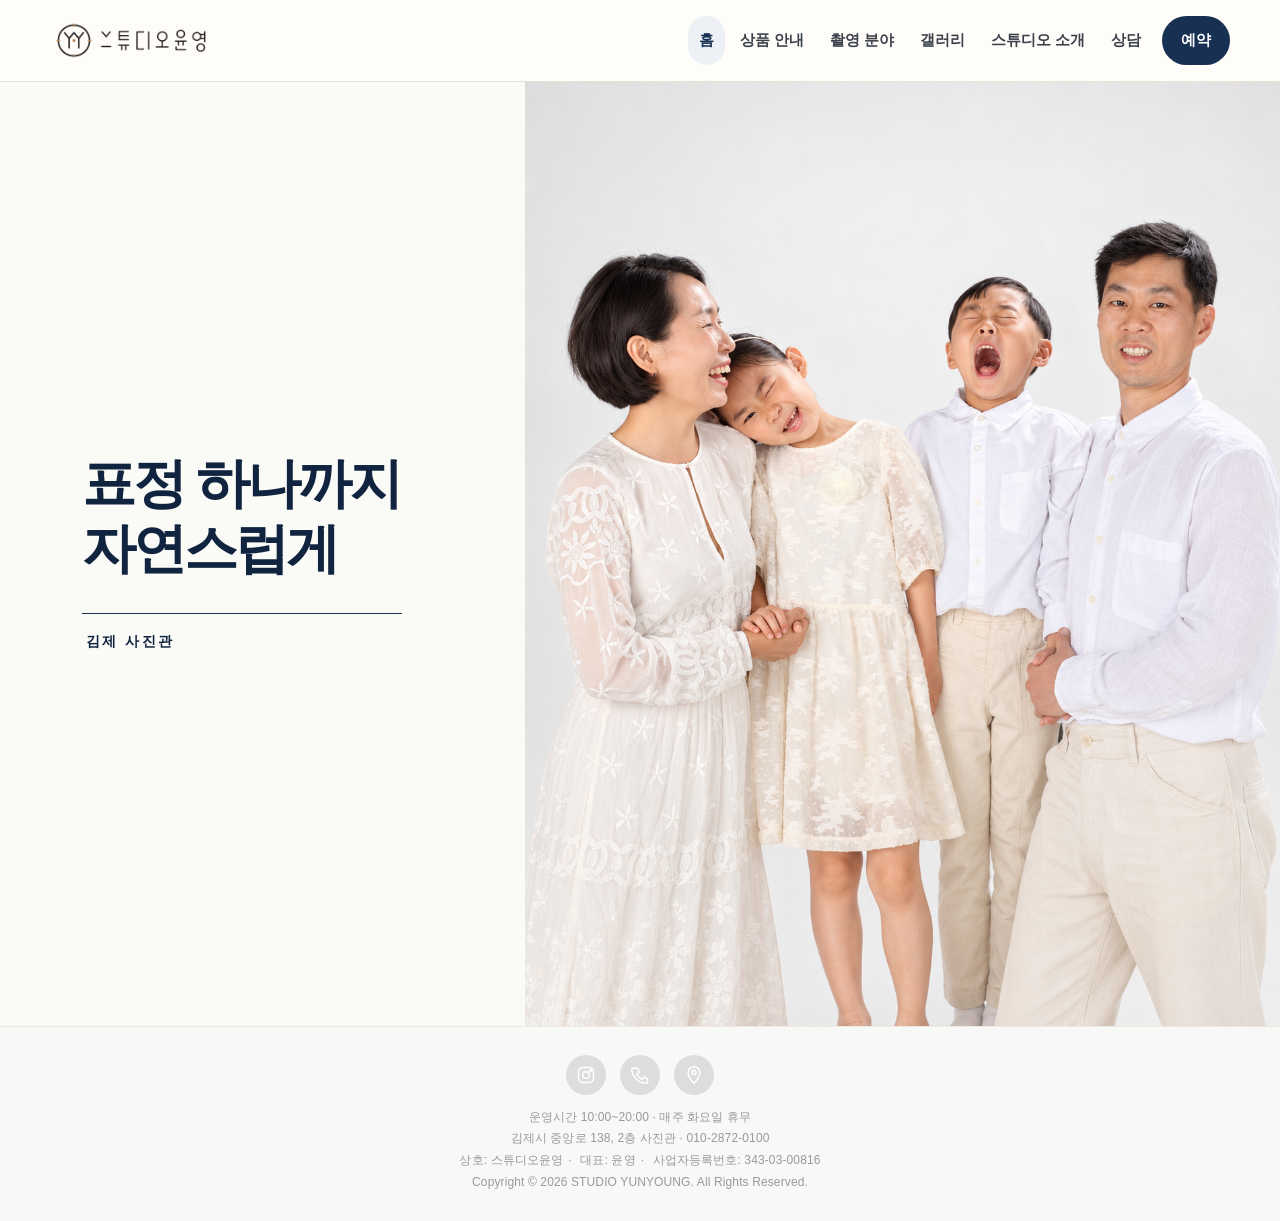
==== commit bf230b44: "Add files via upload" ====
--- a/index.html
+++ b/index.html
@@ -1,41 +1,50 @@
 <!doctype html>
-<html lang="ko"><head><meta charset="utf-8"><meta content="width=device-width,initial-scale=1" name="viewport"><title>스튜디오윤영 | 김제 증명사진·가족사진·프로필·반려동물사진 | 김제사진관</title><link rel="stylesheet" href="css/style-1.css"><meta content="김제시 중앙로 138, 2층 스튜디오윤영. 증명사진, 가족사진, 프로필, 반려동물사진 촬영 안내와 갤러리. 예약 및 문의 010-2872-0100." name="description"><meta content="index,follow,max-image-preview:large" name="robots"><meta content="스튜디오윤영 | 김제 증명사진·가족사진·프로필·반려동물사진" property="og:title"><meta content="김제시 중앙로 138, 2층 스튜디오윤영. 증명사진, 가족사진, 프로필, 반려동물사진 촬영 안내와 갤러리. 예약 및 문의 010-2872-0100." property="og:description"><meta content="website" property="og:type"><meta content="ko_KR" property="og:locale"><meta content="스튜디오윤영" property="og:site_name"><meta content="#183153" name="theme-color"><link href="images/photo-001.webp" rel="icon"><script type="application/ld+json">{"@context":"https://schema.org","@type":"LocalBusiness","name":"스튜디오윤영","description":"김제시 중앙로 138, 2층 스튜디오윤영. 증명사진, 가족사진, 프로필, 반려동물사진 촬영 안내와 갤러리. 예약 및 문의 010-2872-0100.","telephone":"010-2872-0100","address":{"@type":"PostalAddress","streetAddress":"중앙로 138, 2층","addressLocality":"김제시","addressRegion":"전북특별자치도","addressCountry":"KR"},"sameAs":["https://www.instagram.com/studio_yunyoung","https://pf.kakao.com/_uxjmls"],"openingHoursSpecification":{"@type":"OpeningHoursSpecification","dayOfWeek":["Monday","Wednesday","Thursday","Friday","Saturday","Sunday"],"opens":"10:00","closes":"20:00"},"url":"https://studioyunyoung.com/"}</script><!-- 게시 후 실제 HTTPS 홈페이지 주소로 canonical, og:url, og:image(공개 이미지 URL)를 추가하세요. 검색엔진 사이트 등록은 별도로 필요합니다. 휴무일은 확인 후 설정하세요. --><link rel="stylesheet" href="css/style-2.css"><link rel="stylesheet" href="css/style-3.css"><link rel="stylesheet" href="css/style-4.css"><link rel="stylesheet" href="css/style-5.css"><link rel="stylesheet" href="css/style-6.css"><link rel="canonical" href="https://studioyunyoung.com/"><meta property="og:url" content="https://studioyunyoung.com/"><meta name="twitter:card" content="summary_large_image"><meta name="google-site-verification" content="3kci3EjsQN4Li2JNepn-wBE82JC1G_40nreCyYBbJPE"><meta name="naver-site-verification" content="561d29f0ad406aca22799c77ac0c1b905d959509"><meta property="og:image" content="https://studioyunyoung.com/images/studio-yunyoung-og.jpg"><meta property="og:image:type" content="image/jpeg"><meta property="og:image:width" content="1200"><meta property="og:image:height" content="630"><meta name="twitter:image" content="https://studioyunyoung.com/images/studio-yunyoung-og.jpg"><meta name="twitter:title" content="스튜디오윤영 | 김제 증명사진·가족사진·프로필·반려동물사진"><meta name="twitter:description" content="김제시 중앙로 138, 2층 스튜디오윤영. 증명사진, 가족사진, 프로필, 반려동물사진 촬영 안내와 갤러리. 예약 및 문의 010-2872-0100."><script id="yy-config" type="application/json">{"version":5,"schedule":{"start":"2026-09-19","end":"2026-09-30","enabled":true},"products":{"enabled":false,"items":[]},"faq":{"enabled":true,"items":[{"title":"촬영 예약은 어떻게 하나요?","text":"전화·네이버 예약·카카오톡을 통해 촬영을 예약하실 수 있습니다. 원하시는 촬영 종류와 일정을 선택하거나 알려주세요. 예약과 관련해 궁금한 점은 전화 또는 카카오톡으로 편하게 문의해 주세요."},{"title":"촬영 전에 무엇을 준비하면 좋을까요?","text":"원하는 사진 분위기와 사용 목적을 미리 알려주세요. 의상과 준비물은 촬영 종류에 맞춰 상담해 드립니다."},{"title":"상품 구성과 사진 수령 방법이 궁금해요.","text":"촬영 종류에 따라 상품 구성과 수령 방법이 다릅니다. 예약 상담 시 확인해 주세요."}]},"process":{"enabled":true,"items":[{"title":"촬영 전 상담","text":"촬영 목적과 원하는 분위기를 함께 이야기합니다."},{"title":"촬영","text":"편안한 분위기에서 표정과 자세를 안내합니다."},{"title":"사진 선택","text":"마음에 드는 사진을 선택합니다."},{"title":"보정","text":"본래의 분위기를 살려 자연스럽게 보정하며, 보정 강도는 원하시는 정도에 맞춰 조절합니다."},{"title":"수령","text":"상담 시 안내한 방법으로 완성된 사진을 전달합니다."}]},"wardrobe":{"enabled":false,"items":[{"title":"","text":""}]},"visit":{"enabled":false,"items":[{"title":"","text":""}]},"photographer":{"enabled":false,"items":[{"title":"","text":""}]},"principles":{"enabled":true,"items":[{"title":"편안한 촬영","text":"카메라 앞에서 편안할 수 있도록 함께합니다."},{"title":"자연스러운 보정","text":"그 사람다운 표정과 분위기를 살립니다."},{"title":"충분한 상담","text":"사진의 쓰임과 원하는 느낌을 먼저 듣습니다."},{"title":"오래 남는 사진","text":"시간이 지나도 자연스럽게 바라볼 수 있는 사진을 만듭니다."}]},"reviews":{"enabled":true,"items":[{"title":"감사합니다;)","text":"친절해요 보정을 꼼꼼하게 해줘요\n분위기가 편안해요","url":"https://m.place.naver.com/my/review/6aae3f268a6053fb1e5ec2ae"},{"title":"우리아기 첫 증명","text":"아루아기 첫 증명사진이예요 너무친절하게 잘찍어주셨어요 아이가 긴장하지않도록 놀게해주셔서 좋아요","url":"https://m.place.naver.com/my/review/67e1294032980dc170e0aef8"}],"naverURL":"https://pcmap.place.naver.com/place/1227058138/review/visitor?bk_query=%EC%8A%A4%ED%8A%9C%EB%94%94%EC%98%A4%EC%9C%A4%EC%98%81&entry=pll&fromNxList=true&fromPanelNum=2&locale=ko&searchText=%EC%8A%A4%ED%8A%9C%EB%94%94%EC%98%A4%EC%9C%A4%EC%98%81&svcName=map_pcv5&timestamp=202609220924","kakaoURL":""},"reservation":{"label":"예약","url":"https://m.booking.naver.com/booking/10/bizes/551021?theme=place&entry=pll&lang=ko","enabled":true},"consult":{"label":"상담","url":"https://pf.kakao.com/_uxjmls/chat","enabled":true,"types":"증명사진\n가족사진\n프로필사진\n반려동물사진\n만삭사진\n제품사진","galleryURL":""}}</script><link rel="stylesheet" href="css/style-7.css"><link rel="stylesheet" href="css/style-8.css"></head><body><header><div class="logo"><a href="./" aria-label="스튜디오윤영 메인화면 새로 열기" style="display: block;"><img alt="스튜디오윤영 로고" decoding="async" height="200" src="images/photo-002.webp" width="600"></a></div><button aria-controls="main-nav" aria-expanded="false" class="menu-toggle" type="button">☰ 메뉴</button><nav aria-label="주요 메뉴" id="main-nav"><a href="./">홈</a><a href="#price">상품 안내</a><a href="#services">촬영 분야</a><div class="nav-gallery"><a href="#gallery">갤러리</a><div class="gallery-subnav" aria-label="갤러리 분야"><a href="#gallery" data-category="0">가족사진</a><a href="#gallery" data-category="1">프로필사진</a><a href="#gallery" data-category="2">반려동물사진</a><a href="#gallery" data-category="3">증명사진</a></div></div><a class="nav-consult" href="#yy-consult" data-yy-consult="true">상담</a><a class="nav-reservation yy-book" href="https://m.booking.naver.com/booking/10/bizes/551021?theme=place&amp;entry=pll&amp;lang=ko" target="_blank" rel="noopener noreferrer" data-yy-reservation="true">예약</a></nav></header><main class="layout-gallery reference-layout"><div aria-label="스튜디오 촬영사진" class="hero"><h1 class="sr-only">김제 사진관 스튜디오윤영</h1><img alt="메인 사진 2" class="hero-slide active" decoding="async" height="900" src="images/photo-003.webp" style="object-position:50% 50%" width="1600" aria-hidden="false"><img class="hero-slide" alt="메인 사진" decoding="async" src="images/photo-004.webp" width="1600" height="900" aria-hidden="true"><img class="hero-slide" alt="메인 사진" decoding="async" src="images/photo-005.webp" width="1600" height="900" aria-hidden="true"><img alt="메인 사진 1" class="hero-slide" decoding="async" fetchpriority="high" height="900" src="images/photo-006.webp" style="object-position:50% 50%" width="1600" aria-hidden="true"><img class="hero-slide" alt="메인 사진" decoding="async" src="images/photo-007.webp" width="1600" height="900" aria-hidden="true"><img class="hero-slide" alt="메인 사진" decoding="async" src="images/photo-008.webp" width="1600" height="900" aria-hidden="true"><img class="hero-slide" alt="메인 사진" decoding="async" src="images/photo-009.webp" width="1600" height="900" aria-hidden="true"><img class="hero-slide" alt="메인 사진" decoding="async" src="images/photo-010.webp" width="1600" height="900" aria-hidden="true"><img class="hero-slide" alt="메인 사진" decoding="async" src="images/photo-011.webp" width="1600" height="900" aria-hidden="true"><button aria-label="이전 사진" class="hero-arrow hero-prev">‹</button><button aria-label="다음 사진" class="hero-arrow hero-next">›</button><div class="hero-controls"><button class="slide-dot active" type="button" aria-label="1번 사진 보기" aria-pressed="true"></button><button class="slide-dot" type="button" aria-label="2번 사진 보기" aria-pressed="false"></button><button class="slide-dot" type="button" aria-label="3번 사진 보기" aria-pressed="false"></button><button class="slide-dot" type="button" aria-label="4번 사진 보기" aria-pressed="false"></button><button class="slide-dot" type="button" aria-label="5번 사진 보기" aria-pressed="false"></button><button class="slide-dot" type="button" aria-label="6번 사진 보기" aria-pressed="false"></button><button class="slide-dot" type="button" aria-label="7번 사진 보기" aria-pressed="false"></button><button class="slide-dot" type="button" aria-label="8번 사진 보기" aria-pressed="false"></button><button class="slide-dot" type="button" aria-label="9번 사진 보기" aria-pressed="false"></button></div></div><img alt="대문 아래 이미지" class="feature" decoding="async" height="900" loading="lazy" src="images/photo-012.webp" width="1600"><section class="event" id="event" data-yy-start="2026-09-19" data-yy-end="2026-09-30" data-yy-enabled="true"><div class="section-title"><small>EVENT</small><h2>이벤트</h2></div><div class="stack-images"><img alt="이벤트 1" decoding="async" height="1402" loading="lazy" src="images/photo-013.webp" width="1122"></div><a class="naver-card" href="https://map.naver.com/p/entry/place/1227058138?c=15.00,0,0,0,dh&amp;placePath=%2Fhome%3Ffrom%3Dmap%26fromPanelNum%3D1%26additionalHeight%3D76%26timestamp%3D202609111523%26locale%3Dko%26svcName%3Dmap_pcv5" rel="noopener noreferrer" target="_blank"><span class="naver-thumb">N</span><span><small>네이버 스마트플레이스</small><b>네이버에서 이벤트 확인하기</b></span><strong>열기 →</strong></a><a class="naver-card" href="https://pf.kakao.com/_uxjmls/chat" rel="noopener noreferrer" target="_blank"><span class="naver-thumb" style="background:#fee500;color:#241f00">톡</span><span><small>카카오톡 채널</small><b>이벤트·촬영 상담하기</b></span><strong>열기 →</strong></a></section>
-<section id="price"><div class="section-title"><small>PRICE</small><h2>상품안내</h2></div><div class="stack-images"><img alt="상품안내 1" decoding="async" height="2000" loading="lazy" src="images/photo-014.webp" width="1600"></div></section>
-<section id="services"><div class="section-title"><small>SERVICE</small><h2>촬영분야 안내</h2></div><div class="services"><button class="service"><img alt="가족사진" decoding="async" height="900" loading="lazy" src="images/photo-015.webp" width="1200"><span class="service-number">01</span><b>가족사진</b><p>부모님, 3대 가족, 리마인드 웨딩</p><em>사진 보기 →</em></button><button class="service"><img alt="프로필사진" decoding="async" height="900" loading="lazy" src="images/photo-016.webp" width="1200"><span class="service-number">02</span><b>프로필사진</b><p>개인, 배우, 연주자, 콘셉트 프로필</p><em>사진 보기 →</em></button><button class="service"><img alt="반려동물사진" decoding="async" height="1500" loading="lazy" src="images/photo-017.webp" width="1500"><span class="service-number">03</span><b>반려동물사진</b><p>아이의 성격을 담은 맞춤 촬영</p><em>사진 보기 →</em></button><button class="service"><img alt="증명사진" decoding="async" height="900" loading="lazy" src="images/photo-018.webp" width="1200"><span class="service-number">04</span><b>증명사진</b><p>여권, 주민등록증, 취업사진</p><em>사진 보기 →</em></button></div></section>
-<section class="gallery" id="gallery"><div class="section-title"><small>GALLERY</small><h2>갤러리</h2></div><div aria-label="촬영 분야" class="gallery-tabs" role="tablist"><button aria-controls="gallery-panel-0" aria-selected="true" class="gallery-tab active" id="gallery-tab-0" role="tab" tabindex="0">가족사진</button><button aria-controls="gallery-panel-1" aria-selected="false" class="gallery-tab" id="gallery-tab-1" role="tab" tabindex="-1">프로필사진</button><button aria-controls="gallery-panel-2" aria-selected="false" class="gallery-tab" id="gallery-tab-2" role="tab" tabindex="-1">반려동물사진</button><button aria-controls="gallery-panel-3" aria-selected="false" class="gallery-tab" id="gallery-tab-3" role="tab" tabindex="-1">증명사진</button></div><div aria-labelledby="gallery-tab-0" class="gallery-grid group-0" id="gallery-panel-0" role="tabpanel"><button aria-label="가족사진 AI 예시 1 확대" class="gallery-item" type="button"><img alt="가족사진 AI 촬영 스타일 예시 1" decoding="async" height="900" loading="lazy" src="images/photo-019.webp" width="1200"></button><button aria-label="가족사진 AI 예시 6 확대" class="gallery-item" type="button"><img alt="가족사진 AI 촬영 스타일 예시 6" decoding="async" height="900" loading="lazy" src="images/photo-020.webp" width="1200"></button><button aria-label="가족사진 AI 예시 2 확대" class="gallery-item" type="button"><img alt="가족사진 AI 촬영 스타일 예시 2" decoding="async" height="900" loading="lazy" src="images/photo-021.webp" width="1200"></button><button aria-label="가족사진 AI 예시 3 확대" class="gallery-item" type="button"><img alt="가족사진 AI 촬영 스타일 예시 3" decoding="async" height="900" loading="lazy" src="images/photo-022.webp" width="1200"></button><button aria-label="가족사진 AI 예시 4 확대" class="gallery-item" type="button"><img alt="가족사진 AI 촬영 스타일 예시 4" decoding="async" height="900" loading="lazy" src="images/photo-023.webp" width="1200"></button><button aria-label="가족사진 AI 예시 5 확대" class="gallery-item" type="button"><img alt="가족사진 AI 촬영 스타일 예시 5" decoding="async" height="900" loading="lazy" src="images/photo-024.webp" width="1200"></button></div><div aria-labelledby="gallery-tab-1" class="gallery-grid group-1" hidden="" id="gallery-panel-1" role="tabpanel"><button aria-label="프로필사진 AI 예시 1 확대" class="gallery-item" type="button"><img alt="프로필사진 AI 촬영 스타일 예시 1" decoding="async" height="900" loading="lazy" src="images/photo-025.webp" width="1200"></button><button aria-label="프로필사진 AI 예시 2 확대" class="gallery-item" type="button"><img alt="프로필사진 AI 촬영 스타일 예시 2" decoding="async" height="900" loading="lazy" src="images/photo-026.webp" width="1200"></button><button aria-label="프로필사진 AI 예시 3 확대" class="gallery-item" type="button"><img alt="프로필사진 AI 촬영 스타일 예시 3" decoding="async" height="900" loading="lazy" src="images/photo-027.webp" width="1200"></button><button aria-label="프로필사진 AI 예시 4 확대" class="gallery-item" type="button"><img alt="프로필사진 AI 촬영 스타일 예시 4" decoding="async" height="900" loading="lazy" src="images/photo-028.webp" width="1200"></button><button aria-label="프로필사진 AI 예시 5 확대" class="gallery-item" type="button"><img alt="프로필사진 AI 촬영 스타일 예시 5" decoding="async" height="900" loading="lazy" src="images/photo-029.webp" width="1200"></button><button aria-label="프로필사진 AI 예시 6 확대" class="gallery-item" type="button"><img alt="프로필사진 AI 촬영 스타일 예시 6" decoding="async" height="900" loading="lazy" src="images/photo-030.webp" width="1200"></button></div><div aria-labelledby="gallery-tab-2" class="gallery-grid group-2" hidden="" id="gallery-panel-2" role="tabpanel"><button aria-label="반려동물사진 AI 예시 1 확대" class="gallery-item" type="button"><img alt="반려동물사진 AI 촬영 스타일 예시 1" decoding="async" height="900" loading="lazy" src="images/photo-031.webp" width="1200"></button><button aria-label="반려동물사진 AI 예시 2 확대" class="gallery-item" type="button"><img alt="반려동물사진 AI 촬영 스타일 예시 2" decoding="async" height="900" loading="lazy" src="images/photo-032.webp" width="1200"></button><button aria-label="반려동물사진 AI 예시 3 확대" class="gallery-item" type="button"><img alt="반려동물사진 AI 촬영 스타일 예시 3" decoding="async" height="900" loading="lazy" src="images/photo-033.webp" width="1200"></button><button aria-label="반려동물사진 AI 예시 4 확대" class="gallery-item" type="button"><img alt="반려동물사진 AI 촬영 스타일 예시 4" decoding="async" height="900" loading="lazy" src="images/photo-034.webp" width="1200"></button><button aria-label="반려동물사진 AI 예시 5 확대" class="gallery-item" type="button"><img alt="반려동물사진 AI 촬영 스타일 예시 5" decoding="async" height="900" loading="lazy" src="images/photo-035.webp" width="1200"></button><button aria-label="반려동물사진 AI 예시 6 확대" class="gallery-item" type="button"><img alt="반려동물사진 AI 촬영 스타일 예시 6" decoding="async" height="900" loading="lazy" src="images/photo-036.webp" width="1200"></button></div><div aria-labelledby="gallery-tab-3" class="gallery-grid group-3" hidden="" id="gallery-panel-3" role="tabpanel"><button aria-label="증명사진 AI 예시 1 확대" class="gallery-item" type="button"><img alt="증명사진 AI 촬영 스타일 예시 1" decoding="async" height="1200" loading="lazy" src="images/photo-037.webp" width="900"></button><button aria-label="증명사진 AI 예시 2 확대" class="gallery-item" type="button"><img alt="증명사진 AI 촬영 스타일 예시 2" decoding="async" height="1200" loading="lazy" src="images/photo-038.webp" width="900"></button><button aria-label="증명사진 AI 예시 3 확대" class="gallery-item" type="button"><img alt="증명사진 AI 촬영 스타일 예시 3" decoding="async" height="1200" loading="lazy" src="images/photo-039.webp" width="900"></button><button aria-label="증명사진 AI 예시 4 확대" class="gallery-item" type="button"><img alt="증명사진 AI 촬영 스타일 예시 4" decoding="async" height="1200" loading="lazy" src="images/photo-040.webp" width="900"></button><button aria-label="증명사진 AI 예시 5 확대" class="gallery-item" type="button"><img alt="증명사진 AI 촬영 스타일 예시 5" decoding="async" height="1200" loading="lazy" src="images/photo-041.webp" width="900"></button><button aria-label="증명사진 AI 예시 6 확대" class="gallery-item" type="button"><img alt="증명사진 AI 촬영 스타일 예시 6" decoding="async" height="1200" loading="lazy" src="images/photo-042.webp" width="900"></button></div><a class="yy-gallery-more" href="https://www.instagram.com/studio_yunyoung" target="_blank" rel="noopener noreferrer" data-yy-generated="true">인스타그램에서 더 보기</a></section>
-<section id="about" aria-labelledby="about-title">
-  <div class="about about-refined">
-    <h2 id="about-title">사진으로 오늘을<br>오래 남깁니다</h2>
-    <p class="about-intro">나다운 표정, 우리 가족의 온기.<br>스튜디오윤영은 소중한 순간을 자연스럽게 담는<br class="about-desktop-break"> 김제의 사진관입니다.</p>
-    <div class="about-services">
-      <p><strong>나다움을 담는 증명사진</strong><br>표정과 인상이 자연스럽게 드러나도록 세심하게 촬영합니다.</p>
-      <p><strong>함께하는 지금을 담는 가족사진</strong><br>서로의 웃음과 온기, 우리 가족만의 이야기를 남깁니다.</p>
-      <p><strong>매력을 전하는 제품사진과 영상</strong><br>제품의 특징과 소중한 순간을 생생하게 담아냅니다.</p>
-    </div>
-    <p class="about-values">편안한 촬영, 과하지 않은 보정.<br>시간이 지나도 자연스럽게 바라볼 수 있는 사진을 만듭니다.</p>
-    <p class="about-ending">카메라 앞에 서는 순간부터 사진을 완성할 때까지,<br>스튜디오윤영이 정성껏 함께하겠습니다.</p>
-  </div>
-</section>
-<section class="yy-section" id="yy-process" data-yy-generated="true" style="order: 10;"><h2>촬영 과정</h2><div class="yy-grid"><article class="yy-card"><h3>촬영 전 상담</h3><p>촬영 목적과 원하는 분위기를 함께 이야기합니다.</p></article><article class="yy-card"><h3>촬영</h3><p>편안한 분위기에서 표정과 자세를 안내합니다.</p></article><article class="yy-card"><h3>사진 선택</h3><p>마음에 드는 사진을 선택합니다.</p></article><article class="yy-card"><h3>보정</h3><p>본래의 분위기를 살려 자연스럽게 보정하며, 보정 강도는 원하시는 정도에 맞춰 조절합니다.</p></article><article class="yy-card"><h3>수령</h3><p>상담 시 안내한 방법으로 완성된 사진을 전달합니다.</p></article></div></section><section class="yy-section" id="yy-faq" data-yy-generated="true" style="order: 11;"><h2>자주 묻는 질문</h2><div class="yy-faq"><details class="yy-card"><summary>촬영 예약은 어떻게 하나요?</summary><p>전화·네이버 예약·카카오톡을 통해 촬영을 예약하실 수 있습니다. 원하시는 촬영 종류와 일정을 선택하거나 알려주세요. 예약과 관련해 궁금한 점은 전화 또는 카카오톡으로 편하게 문의해 주세요.</p></details><details class="yy-card"><summary>촬영 전에 무엇을 준비하면 좋을까요?</summary><p>원하는 사진 분위기와 사용 목적을 미리 알려주세요. 의상과 준비물은 촬영 종류에 맞춰 상담해 드립니다.</p></details><details class="yy-card"><summary>상품 구성과 사진 수령 방법이 궁금해요.</summary><p>촬영 종류에 따라 상품 구성과 수령 방법이 다릅니다. 예약 상담 시 확인해 주세요.</p></details></div></section><section class="yy-section" id="yy-principles" data-yy-generated="true" style="order: 12;"><h2>촬영 원칙</h2><div class="yy-grid"><article class="yy-card"><h3>편안한 촬영</h3><p>카메라 앞에서 편안할 수 있도록 함께합니다.</p></article><article class="yy-card"><h3>자연스러운 보정</h3><p>그 사람다운 표정과 분위기를 살립니다.</p></article><article class="yy-card"><h3>충분한 상담</h3><p>사진의 쓰임과 원하는 느낌을 먼저 듣습니다.</p></article><article class="yy-card"><h3>오래 남는 사진</h3><p>시간이 지나도 자연스럽게 바라볼 수 있는 사진을 만듭니다.</p></article></div></section><section class="yy-section" id="yy-reviews" data-yy-generated="true" style="order: 13;"><h2>고객 후기</h2><div class="yy-grid"><article class="yy-card"><h3>감사합니다;)</h3><p>친절해요 보정을 꼼꼼하게 해줘요
-분위기가 편안해요</p><a class="yy-link" href="https://m.place.naver.com/my/review/6aae3f268a6053fb1e5ec2ae" target="_blank" rel="noopener noreferrer">출처 보기</a></article><article class="yy-card"><h3>우리아기 첫 증명</h3><p>아루아기 첫 증명사진이예요 너무친절하게 잘찍어주셨어요 아이가 긴장하지않도록 놀게해주셔서 좋아요</p><a class="yy-link" href="https://m.place.naver.com/my/review/67e1294032980dc170e0aef8" target="_blank" rel="noopener noreferrer">출처 보기</a></article></div><div class="yy-review-links"><a class="yy-book" href="https://pcmap.place.naver.com/place/1227058138/review/visitor?bk_query=%EC%8A%A4%ED%8A%9C%EB%94%94%EC%98%A4%EC%9C%A4%EC%98%81&amp;entry=pll&amp;fromNxList=true&amp;fromPanelNum=2&amp;locale=ko&amp;searchText=%EC%8A%A4%ED%8A%9C%EB%94%94%EC%98%A4%EC%9C%A4%EC%98%81&amp;svcName=map_pcv5&amp;timestamp=202609220924" target="_blank" rel="noopener noreferrer">네이버 후기 보기</a></div></section><section class="yy-section" id="yy-consult" data-yy-generated="true" style="order: 30;"><h2>촬영 상담 준비</h2><p class="yy-lead">작성 내용은 다른 방문자에게 공개되지 않습니다. 상담 문구를 복사한 뒤 연결된 예약·상담 서비스에 직접 전달해 주세요. 홈페이지에는 저장되거나 자동 전송되지 않습니다.</p><div class="yy-consult-form"><label>촬영 종류<select id="yy-type"><option>증명사진</option><option>가족사진</option><option>프로필사진</option><option>반려동물사진</option><option>만삭사진</option><option>제품사진</option></select></label><label>촬영 인원<input id="yy-people" type="number" min="1" max="100"></label><label>희망일<input id="yy-date" type="date"></label><label>상담 문구<textarea id="yy-message" rows="5" readonly=""></textarea></label><button class="yy-book" type="button" id="yy-copy">상담 문구 복사</button><a class="yy-book" href="https://pf.kakao.com/_uxjmls/chat" target="_blank" rel="noopener noreferrer" id="yy-consult-open" style="scroll-margin-top: 110px;">1:1 상담 열기</a><p id="yy-copy-status" role="status"></p></div></section><section class="contact" id="contact" style="order: 1000;"><h2>예약 및 문의</h2><a class="phone-inline" href="tel:010-2872-0100">☎ 010-2872-0100</a><p>운영시간 10:00~20:00 · 매주 화요일 휴무<br>김제시 중앙로 138, 2층 사진관</p><div class="buttons"><a href="tel:010-2872-0100">전화문의</a><a href="https://pf.kakao.com/_uxjmls/chat" rel="noopener noreferrer" target="_blank">카카오톡</a><a href="https://www.instagram.com/studio_yunyoung" rel="noopener noreferrer" target="_blank">인스타그램</a><a href="https://naver.me/GMmLZN1i" rel="noopener noreferrer" target="_blank">오시는 길</a></div><div class="policy-links"><a href="#terms">이용 안내</a> · <a href="#privacy">개인정보 안내</a></div></section></main><details class="policy-detail" id="terms"><summary>이용 안내</summary><p>이 홈페이지는 촬영 상품과 대표사진을 안내합니다. 예약 가능 시간, 최종 촬영 금액, 상품 구성 및 취소·변경 조건은 예약 전 스튜디오에 문의해 주세요. 예약은 전화 또는 연결된 외부 서비스에서 진행됩니다.</p></details><details class="policy-detail" id="privacy"><summary>개인정보 안내</summary><p data-yy-updated="true">이 HTML 페이지에는 회원가입·서버로 정보를 전송하는 입력 폼이나 분석·광고 추적 스크립트가 없습니다. 전화 상담 또는 네이버·카카오톡·인스타그램으로 이동하여 제공하는 정보는 해당 서비스와 스튜디오의 별도 안내를 확인해 주세요. 개인정보 관련 문의: 010-2872-0100. 이 안내는 스튜디오의 전체 개인정보 처리방침을 대신하지 않습니다. 상담 준비 항목은 브라우저 안에서 문구를 만드는 데만 사용되며 자동 전송·저장되지 않습니다.</p></details><footer>© 2026 스튜디오윤영. All rights reserved.</footer><dialog aria-label="사진 확대 보기" class="photo-dialog" id="lightbox"><button aria-label="확대 사진 닫기" class="close">×</button><img alt="확대 사진" id="lightbox-img"></dialog><div class="quick-links size-medium color yy-five-links"><a class="quick-phone" href="tel:010-2872-0100"><span class="quick-icon"><svg fill="none" stroke="currentColor" stroke-width="1.8" viewBox="0 0 24 24"><path d="M4 13v-2a8 8 0 0 1 16 0v2"></path><path d="M18 19h-1a2 2 0 0 1-2-2v-4h5v3a3 3 0 0 1-3 3ZM6 19h1a2 2 0 0 0 2-2v-4H4v3a3 3 0 0 0 3 3Z"></path></svg></span>전화</a><a class="quick-consult" href="#yy-consult"><span class="quick-icon"><svg fill="none" stroke="currentColor" stroke-width="1.8" viewBox="0 0 24 24"><path d="M21 11.5a8.4 8.4 0 0 1-9 8.5 9.6 9.6 0 0 1-4-.8L3 21l1.7-4.2A8.1 8.1 0 0 1 3 11.5C3 6.8 7 3 12 3s9 3.8 9 8.5Z"></path><path d="M8.5 11.5h.01M12 11.5h.01M15.5 11.5h.01"></path></svg></span>상담</a><a class="quick-reservation" href="https://m.booking.naver.com/booking/10/bizes/551021?theme=place&amp;entry=pll&amp;lang=ko" target="_blank" rel="noopener noreferrer"><span class="quick-icon"><svg fill="none" stroke="currentColor" stroke-width="1.8" viewBox="0 0 24 24"><rect x="4" y="5" width="16" height="15" rx="2"></rect><path d="M8 3v4M16 3v4M4 10h16"></path></svg></span>예약</a><a class="quick-map" href="https://naver.me/GMmLZN1i" rel="noopener noreferrer" target="_blank"><span class="quick-icon"><svg fill="none" stroke="currentColor" stroke-width="1.8" viewBox="0 0 24 24"><path d="m4 4 16 7-7 2-2 7-7-16Z"></path><path d="m12.7 12.7 4.3 4.3"></path></svg></span>오시는 길</a><a class="quick-insta" href="https://www.instagram.com/studio_yunyoung" rel="noopener noreferrer" target="_blank"><span class="quick-icon"><svg fill="none" stroke="currentColor" stroke-width="1.8" viewBox="0 0 24 24"><rect height="18" rx="5" width="18" x="3" y="3"></rect><circle cx="12" cy="12" r="4"></circle><circle cx="17.5" cy="6.5" fill="currentColor" r="1" stroke="none"></circle></svg></span>인스타그램</a></div><script>
-const nav=document.querySelector('#main-nav'), menu=document.querySelector('.menu-toggle');
-function closeMenu(){nav.classList.remove('open');menu.setAttribute('aria-expanded','false')}
-menu.addEventListener('click',()=>{const open=nav.classList.toggle('open');menu.setAttribute('aria-expanded',String(open))});
-nav.querySelectorAll('a').forEach(a=>a.addEventListener('click',closeMenu));
-document.addEventListener('keydown',e=>{if(e.key==='Escape')closeMenu()});
-const slides=[...document.querySelectorAll('.hero-slide')],dots=[...document.querySelectorAll('.slide-dot')];let slide=0,timer,paused=matchMedia('(prefers-reduced-motion: reduce)').matches;
-function render(){slides.forEach((x,i)=>{x.classList.toggle('active',i===slide);x.setAttribute('aria-hidden',String(i!==slide))});dots.forEach((x,i)=>{x.classList.toggle('active',i===slide);x.setAttribute('aria-pressed',String(i===slide))})}
-function start(){clearInterval(timer);if(!paused&&!document.hidden)timer=setInterval(()=>{slide=(slide+1)%slides.length;render()},4500)}
-function go(i){slide=(i+slides.length)%slides.length;render();start()}
-document.querySelector('.hero-prev').onclick=()=>go(slide-1);document.querySelector('.hero-next').onclick=()=>go(slide+1);dots.forEach((d,i)=>d.onclick=()=>go(i));
-document.addEventListener('visibilitychange',start);render();start();
-const tabs=[...document.querySelectorAll('.gallery-tab')],panels=[...document.querySelectorAll('#gallery > .gallery-grid')];
-function showGroup(i){panels.forEach((p,n)=>p.hidden=n!==i);tabs.forEach((t,n)=>{t.classList.toggle('active',n===i);t.setAttribute('aria-selected',String(n===i));t.tabIndex=n===i?0:-1})}
-tabs.forEach((t,i)=>{t.onclick=()=>showGroup(i);t.onkeydown=e=>{let n=i;if(e.key==='ArrowRight')n=(i+1)%tabs.length;else if(e.key==='ArrowLeft')n=(i+tabs.length-1)%tabs.length;else if(e.key==='Home')n=0;else if(e.key==='End')n=tabs.length-1;else return;e.preventDefault();showGroup(n);tabs[n].focus()}});
-document.querySelectorAll('.service').forEach((b,i)=>b.onclick=()=>{showGroup(i);document.querySelector('#gallery').scrollIntoView({behavior:matchMedia('(prefers-reduced-motion: reduce)').matches?'instant':'smooth'})});showGroup(0);
-const dialog=document.querySelector('#lightbox'),large=document.querySelector('#lightbox-img');let opener;
-document.querySelectorAll('.gallery-item').forEach(b=>b.onclick=()=>{opener=b;const img=b.querySelector('img');large.src=img.currentSrc||img.src;large.alt=img.alt;dialog.showModal();document.body.style.overflow='hidden'});
-dialog.querySelector('.close').onclick=()=>dialog.close();dialog.onclick=e=>{if(e.target===dialog)dialog.close()};dialog.addEventListener('close',()=>{document.body.style.overflow='';opener?.focus()});
-document.querySelectorAll('.policy-links a').forEach(a=>a.onclick=()=>{document.querySelector(a.hash).open=true});
-</script><script>document.querySelectorAll('[data-category]').forEach(a=>a.addEventListener('click',()=>{showGroup(Number(a.dataset.category));closeMenu()}));</script><script id="yy-runtime">(function yyRuntime(){const event=document.getElementById('event');const updateEvent=()=>{if(!event)return;const today=new Intl.DateTimeFormat('sv-SE',{timeZone:'Asia/Seoul',year:'numeric',month:'2-digit',day:'2-digit'}).format(new Date());const start=event.dataset.yyStart,end=event.dataset.yyEnd;event.hidden=event.dataset.yyEnabled==='false'||!!(start&&today<start)||!!(end&&today>end);document.querySelectorAll('a[href="#event"]').forEach(a=>a.hidden=event.hidden)};updateEvent();setInterval(updateEvent,60000);
-const txt=document.getElementById('yy-message');if(txt){const update=()=>{txt.value=['촬영 상담을 요청합니다.','촬영 종류: '+document.getElementById('yy-type').value,'인원: '+document.getElementById('yy-people').value+'명','희망일: '+(document.getElementById('yy-date').value||'상담 후 결정')].join('\n')};for(const id of ['yy-type','yy-people','yy-date'])document.getElementById(id).addEventListener('input',update);update();document.getElementById('yy-copy').onclick=async()=>{const status=document.getElementById('yy-copy-status');try{await navigator.clipboard.writeText(txt.value);status.textContent='복사했습니다. 상담 채널에 붙여넣어 주세요.'}catch{txt.focus();txt.select();status.textContent='문구를 선택했습니다. 복사하여 상담 채널에 붙여넣어 주세요.'}}}})();</script></body></html>+<html lang="ko"><head>
+  <meta charset="utf-8">
+  <meta name="viewport" content="width=device-width,initial-scale=1">
+  <title>표정 하나까지 자연스럽게 | 김제 사진관 스튜디오윤영</title>
+  <meta name="description" content="증명사진·가족사진·프로필·반려동물사진까지, 소중한 순간을 자연스럽게 담는 김제 사진관 스튜디오윤영. 전화 상담과 촬영 날짜 예약 안내.">
+  <meta name="robots" content="index,follow,max-image-preview:large">
+  <link rel="canonical" href="https://studioyunyoung.com/">
+  <meta property="og:title" content="표정 하나까지 자연스럽게, 김제 사진관 스튜디오윤영">
+  <meta property="og:description" content="증명사진·가족사진·프로필·반려동물사진까지, 소중한 순간을 자연스럽게 담습니다. 지금 예약을 확인해보세요.">
+  <meta property="og:type" content="website">
+  <meta property="og:locale" content="ko_KR">
+  <meta property="og:site_name" content="스튜디오윤영">
+  <meta property="og:url" content="https://studioyunyoung.com/">
+  <meta property="og:image" content="https://studioyunyoung.com/images/studio-yunyoung-og.jpg">
+  <meta name="twitter:card" content="summary_large_image">
+  <meta name="google-site-verification" content="3kci3EjsQN4Li2JNepn-wBE82JC1G_40nreCyYBbJPE">
+  <meta name="naver-site-verification" content="561d29f0ad406aca22799c77ac0c1b905d959509">
+  <meta name="theme-color" content="#183153">
+  <link rel="icon" href="/images/photo-001.webp">
+  <link rel="stylesheet" href="/css/style-9.css?v=20260923-4">
+  <script type="application/ld+json">{"@context":"https://schema.org","@type":"LocalBusiness","name":"스튜디오윤영","description":"김제시 중앙로 138, 2층 스튜디오윤영. 가족사진, 프로필, 반려동물사진, 증명사진 촬영 안내.","telephone":"010-2872-0100","address":{"@type":"PostalAddress","streetAddress":"중앙로 138, 2층","addressLocality":"김제시","addressRegion":"전북특별자치도","addressCountry":"KR"},"sameAs":["https://www.instagram.com/studio_yunyoung","https://pf.kakao.com/_uxjmls"],"openingHoursSpecification":{"@type":"OpeningHoursSpecification","dayOfWeek":["Monday","Wednesday","Thursday","Friday","Saturday","Sunday"],"opens":"10:00","closes":"20:00"},"url":"https://studioyunyoung.com/"}</script>
+</head>
+<body>
+  <a class="skip-link" href="#content">본문으로 바로가기</a>
+  <header class="site-header">
+    <a class="brand-logo" href="/" aria-label="스튜디오윤영 홈"><img src="/images/photo-002.webp" width="1600" height="440" alt="스튜디오윤영"></a>
+    <button class="menu-toggle" type="button" aria-controls="main-nav" aria-expanded="false">☰ 메뉴</button>
+    <nav class="main-nav" id="main-nav" aria-label="주요 메뉴">
+      <a href="/" aria-current="page">홈</a><a href="/price/">상품 안내</a><a href="/services/">촬영 분야</a><a href="/portfolio/">갤러리</a><a href="/about/">스튜디오 소개</a><a href="/consult/">상담</a>
+      <a class="nav-book" href="https://m.booking.naver.com/booking/10/bizes/551021?theme=place&amp;entry=pll&amp;lang=ko" target="_blank" rel="noopener noreferrer">예약</a>
+    </nav>
+  </header>
+  <main class="site-main" id="content">
+    <section class="minimal-hero" aria-labelledby="hero-title">
+      <div class="minimal-hero-copy">
+        <h1 id="hero-title">표정 하나까지 <span>자연스럽게</span></h1>
+        <p>김제 사진관</p>
+      </div>
+      <div class="minimal-hero-photo">
+        <img src="/images/photo-004.webp" width="1122" height="1402" alt="스튜디오윤영 가족사진 대표작">
+      </div>
+    </section>
+  </main>
+  <footer class="site-footer"><div class="content-wrap footer-center"><nav class="footer-actions" aria-label="연락 바로가기"><a href="https://www.instagram.com/studio_yunyoung" target="_blank" rel="noopener noreferrer" aria-label="인스타그램"><svg viewBox="0 0 24 24" aria-hidden="true"><rect x="3" y="3" width="18" height="18" rx="5"></rect><circle cx="12" cy="12" r="4"></circle><circle cx="17.5" cy="6.5" r="1"></circle></svg></a><a href="tel:010-2872-0100" aria-label="전화"><svg viewBox="0 0 24 24" aria-hidden="true"><path d="M5 4h4l2 5-3 2c1.5 3 3.5 5 6.5 6.5l2-3 4.5 2V20c0 1-1 2-2 2C10 21.5 2.5 14 2 5c0-1 1-1 3-1Z"></path></svg></a><a href="https://naver.me/GMmLZN1i" target="_blank" rel="noopener noreferrer" aria-label="오시는 길"><svg viewBox="0 0 24 24" aria-hidden="true"><path d="M12 22s7-7 7-13a7 7 0 1 0-14 0c0 6 7 13 7 13Z"></path><circle cx="12" cy="9" r="2.5"></circle></svg></a></nav><p class="footer-info">운영시간 10:00~20:00 · 매주 화요일 휴무<br>김제시 중앙로 138, 2층 사진관 · <a href="tel:010-2872-0100">010-2872-0100</a></p><p class="footer-business"><span data-business-name="">상호: 스튜디오윤영</span><span data-representative="">대표: 윤영</span><span data-business-number="">사업자등록번호: 343-03-00816</span></p><p class="copyright">Copyright © 2026 STUDIO YUNYOUNG. All Rights Reserved.</p></div></footer>
+  <nav class="quick-links" aria-label="모바일 바로가기"><a href="tel:010-2872-0100">전화</a><a href="/consult/">상담</a><a class="quick-reservation" href="https://m.booking.naver.com/booking/10/bizes/551021?theme=place&amp;entry=pll&amp;lang=ko" target="_blank" rel="noopener noreferrer">예약</a><a href="https://naver.me/GMmLZN1i" target="_blank" rel="noopener noreferrer">오시는 길</a><a href="https://www.instagram.com/studio_yunyoung" target="_blank" rel="noopener noreferrer">인스타그램</a></nav>
+  <script src="/js/site.js" defer=""></script>
+
+
+</body></html>
--- a/css/style-9.css
+++ b/css/style-9.css
@@ -0,0 +1,469 @@
+:root {
+  --navy: #183153;
+  --navy-deep: #10243f;
+  --ink: #20242a;
+  --muted: #68717d;
+  --paper: #fffdf9;
+  --warm: #f5f0e8;
+  --line: #e5ded3;
+  --white: #ffffff;
+  --shadow: 0 18px 48px rgba(24, 49, 83, 0.12);
+  --radius: 22px;
+  --content: 1180px;
+}
+
+* { box-sizing: border-box; }
+html { scroll-behavior: smooth; }
+body {
+  margin: 0;
+  color: var(--ink);
+  background: var(--paper);
+  font-family: -apple-system, BlinkMacSystemFont, "Apple SD Gothic Neo", "Noto Sans KR", "Malgun Gothic", sans-serif;
+  line-height: 1.7;
+  word-break: keep-all;
+}
+body.menu-open { overflow: hidden; }
+img { display: block; max-width: 100%; }
+a { color: inherit; text-decoration: none; }
+button, input, select, textarea { font: inherit; }
+button { color: inherit; }
+.sr-only {
+  position: absolute;
+  width: 1px;
+  height: 1px;
+  padding: 0;
+  margin: -1px;
+  overflow: hidden;
+  clip: rect(0, 0, 0, 0);
+  white-space: nowrap;
+  border: 0;
+}
+.skip-link {
+  position: fixed;
+  z-index: 999;
+  left: 16px;
+  top: -80px;
+  padding: 10px 16px;
+  color: var(--white);
+  background: var(--navy);
+  border-radius: 8px;
+}
+.skip-link:focus { top: 16px; }
+
+.site-header {
+  position: sticky;
+  z-index: 100;
+  top: 0;
+  display: flex;
+  align-items: center;
+  justify-content: space-between;
+  min-height: 82px;
+  padding: 10px max(24px, calc((100vw - var(--content)) / 2));
+  background: rgba(255, 253, 249, 0.94);
+  border-bottom: 1px solid rgba(229, 222, 211, 0.86);
+  backdrop-filter: blur(16px);
+}
+.brand-logo img { width: 174px; height: auto; }
+.main-nav { display: flex; align-items: center; gap: 4px; }
+.main-nav > a {
+  position: relative;
+  padding: 12px 11px;
+  border-radius: 999px;
+  color: #3a414b;
+  font-size: 0.93rem;
+  font-weight: 650;
+}
+.main-nav > a:hover,
+.main-nav > a:focus-visible,
+.main-nav > a[aria-current="page"] { color: var(--navy); background: #edf1f6; }
+.main-nav > .nav-book,
+.main-nav > .nav-book:hover,
+.main-nav > .nav-book:focus-visible {
+  margin-left: 6px;
+  padding-inline: 19px;
+  color: var(--white);
+  background: var(--navy);
+}
+.menu-toggle {
+  display: none;
+  border: 1px solid var(--line);
+  padding: 10px 14px;
+  background: var(--white);
+  border-radius: 999px;
+  font-weight: 700;
+}
+
+.site-main { overflow: hidden; }
+.content-wrap { width: min(var(--content), calc(100% - 40px)); margin: 0 auto; }
+.section { padding: 96px 0; }
+.section-soft { background: var(--warm); }
+.section-kicker {
+  margin: 0 0 8px;
+  color: var(--navy);
+  font-size: 0.78rem;
+  font-weight: 800;
+  letter-spacing: 0.18em;
+}
+.section-heading {
+  display: flex;
+  align-items: end;
+  justify-content: space-between;
+  gap: 28px;
+  margin-bottom: 40px;
+}
+.section-heading h2,
+.page-intro h1 {
+  margin: 0;
+  color: var(--navy-deep);
+  font-family: Georgia, "Times New Roman", "Batang", serif;
+  font-weight: 600;
+  line-height: 1.23;
+  letter-spacing: -0.035em;
+}
+.section-heading h2 { font-size: clamp(2rem, 4vw, 3.5rem); }
+.section-heading-empty { min-height: 1.23em; }
+.section-heading p { max-width: 500px; margin: 0; color: var(--muted); }
+.text-link { color: var(--navy); font-weight: 800; border-bottom: 1px solid currentColor; }
+
+.minimal-hero {
+  display: grid;
+  grid-template-columns: minmax(390px, 0.82fr) minmax(0, 1.18fr);
+  min-height: calc(100svh - 82px);
+  background: #fafaf7;
+}
+.minimal-hero-copy {
+  display: flex;
+  flex-direction: column;
+  justify-content: center;
+  padding: clamp(64px, 8vw, 126px) clamp(52px, 6.4vw, 104px);
+  color: var(--navy-deep);
+}
+.minimal-hero-copy h1 {
+  width: 100%;
+  max-width: 390px;
+  margin: 0;
+  font-family: "Helvetica Neue", "Apple SD Gothic Neo", "Noto Sans KR", "Malgun Gothic", sans-serif;
+  font-size: clamp(2.75rem, 4.2vw, 4.75rem);
+  font-weight: 600;
+  line-height: 1.14;
+  letter-spacing: -0.055em;
+}
+.minimal-hero-copy h1 span { display: block; margin-top: 0.06em; }
+.minimal-hero-copy p {
+  width: min(100%, 320px);
+  margin: 34px 0 0;
+  padding: 16px 0 0 4px;
+  border-top: 1px solid var(--navy);
+  font-size: 0.88rem;
+  font-weight: 750;
+  letter-spacing: 0.18em;
+}
+.minimal-hero-photo { min-width: 0; overflow: hidden; }
+.minimal-hero-photo img {
+  width: 100%;
+  height: 100%;
+  object-fit: cover;
+  object-position: center;
+}
+.hero-actions, .cta-actions { display: flex; flex-wrap: wrap; gap: 12px; }
+.button {
+  display: inline-flex;
+  align-items: center;
+  justify-content: center;
+  min-height: 50px;
+  padding: 0 22px;
+  border: 1px solid var(--navy);
+  border-radius: 999px;
+  color: var(--white);
+  background: var(--navy);
+  font-weight: 800;
+  transition: transform 0.2s ease, box-shadow 0.2s ease;
+}
+.button:hover, .button:focus-visible { transform: translateY(-2px); box-shadow: 0 10px 26px rgba(24, 49, 83, 0.2); }
+.button-light { border-color: var(--white); background: var(--white); color: var(--navy); }
+.button-ghost { border-color: rgba(255,255,255,.72); background: rgba(255,255,255,.12); color: var(--white); }
+.button-outline { background: transparent; color: var(--navy); }
+.hero-controls {
+  position: absolute;
+  z-index: 3;
+  right: max(24px, calc((100vw - var(--content)) / 2));
+  bottom: 36px;
+  display: flex;
+  gap: 8px;
+}
+.hero-dot {
+  width: 34px;
+  height: 4px;
+  padding: 0;
+  border: 0;
+  border-radius: 99px;
+  background: rgba(255,255,255,.46);
+  cursor: pointer;
+}
+.hero-dot.active { background: var(--white); }
+
+.service-grid, .preview-grid, .principle-grid, .process-grid { display: grid; gap: 22px; }
+.service-grid { grid-template-columns: repeat(4, 1fr); }
+.service-card {
+  position: relative;
+  min-height: 430px;
+  overflow: hidden;
+  border-radius: var(--radius);
+  background: #d9d9d9;
+  box-shadow: var(--shadow);
+}
+.service-card img { width: 100%; height: 100%; object-fit: cover; transition: transform .5s ease; }
+.service-card:hover img { transform: scale(1.035); }
+.service-card::after { content: ""; position: absolute; inset: 38% 0 0; background: linear-gradient(transparent, rgba(8,19,33,.82)); }
+.service-card-copy { position: absolute; z-index: 2; inset: auto 24px 24px; color: var(--white); }
+.service-card-copy small { opacity: .78; font-weight: 800; letter-spacing: .1em; }
+.service-card-copy h3 { margin: 4px 0; font-size: 1.55rem; }
+.service-card-copy p { margin: 0; opacity: .88; }
+.preview-grid { grid-template-columns: 1.35fr .65fr .65fr; grid-template-rows: 280px 280px; }
+.preview-grid a { position: relative; overflow: hidden; border-radius: var(--radius); background: #ddd; }
+.preview-grid a:first-child { grid-row: 1 / 3; }
+.preview-grid a:nth-child(4) { grid-column: 2 / 4; }
+.preview-grid img { width: 100%; height: 100%; object-fit: cover; transition: transform .5s ease; }
+.preview-grid a:hover img { transform: scale(1.035); }
+.preview-label {
+  position: absolute;
+  left: 16px;
+  bottom: 16px;
+  padding: 7px 12px;
+  color: var(--white);
+  background: rgba(16,36,63,.84);
+  border-radius: 999px;
+  font-size: .85rem;
+  font-weight: 800;
+}
+
+.split-story { display: grid; grid-template-columns: 1.1fr .9fr; gap: 64px; align-items: center; }
+.split-story img { width: 100%; max-height: 660px; object-fit: cover; border-radius: var(--radius); box-shadow: var(--shadow); }
+.story-copy h2 { margin: 10px 0 24px; color: var(--navy-deep); font-family: Georgia, "Times New Roman", "Batang", serif; font-size: clamp(2.25rem, 5vw, 4.4rem); font-weight: 500; line-height: 1.12; }
+.story-copy p { color: #4f5863; }
+
+.event-card {
+  display: grid;
+  grid-template-columns: .85fr 1.15fr;
+  gap: 46px;
+  align-items: center;
+  padding: 34px;
+  color: var(--white);
+  background: var(--navy-deep);
+  border-radius: calc(var(--radius) + 8px);
+}
+.event-card img { width: 100%; max-height: 480px; object-fit: contain; border-radius: 16px; background: var(--white); }
+.event-card h2 { margin: 8px 0 14px; font-size: clamp(2rem, 4vw, 3.4rem); line-height: 1.2; }
+
+.page-intro { padding: 88px 0 54px; background: var(--warm); border-bottom: 1px solid var(--line); }
+.page-intro h1 { max-width: 850px; font-size: clamp(2.7rem, 6vw, 5.4rem); }
+.page-intro p { max-width: 680px; margin: 22px 0 0; color: var(--muted); font-size: 1.08rem; }
+.page-intro-simple { padding: 62px 0 38px; }
+.page-intro-simple h1 { font-size: clamp(2.7rem, 5vw, 4.8rem); }
+.breadcrumb { margin: 0 0 20px; color: var(--navy); font-size: .88rem; font-weight: 800; }
+
+.price-sheet { max-width: 900px; margin: 0 auto; padding: 18px; background: var(--white); border: 1px solid var(--line); border-radius: var(--radius); box-shadow: var(--shadow); }
+.price-sheet img { width: 100%; height: auto; border-radius: 14px; }
+.notice-box { margin-top: 28px; padding: 24px 26px; background: #edf1f6; border-left: 4px solid var(--navy); border-radius: 12px; }
+.notice-box h2, .notice-box h3 { margin-top: 0; color: var(--navy); }
+.faq-list { display: grid; gap: 12px; }
+.faq-list details { padding: 18px 22px; background: var(--white); border: 1px solid var(--line); border-radius: 14px; }
+.faq-list summary { cursor: pointer; color: var(--navy-deep); font-weight: 800; }
+
+.service-detail-list { display: grid; gap: 32px; }
+.service-detail {
+  display: grid;
+  grid-template-columns: .8fr 1.2fr;
+  gap: 44px;
+  align-items: center;
+  padding: 30px;
+  background: var(--white);
+  border: 1px solid var(--line);
+  border-radius: var(--radius);
+}
+.service-detail:nth-child(even) { grid-template-columns: 1.2fr .8fr; }
+.service-detail:nth-child(even) img { order: 2; }
+.service-detail img { width: 100%; height: 380px; object-fit: cover; border-radius: 16px; }
+.service-detail h2 { margin: 4px 0 12px; color: var(--navy-deep); font-size: 2rem; }
+.service-detail ul { padding-left: 20px; color: var(--muted); }
+
+.gallery-tabs { position: sticky; z-index: 30; top: 82px; display: flex; gap: 8px; overflow-x: auto; padding: 14px 0; background: rgba(255,253,249,.94); backdrop-filter: blur(14px); }
+.gallery-tab { flex: 0 0 auto; padding: 10px 18px; border: 1px solid var(--navy); border-radius: 2px; color: var(--navy); background: transparent; cursor: pointer; font-weight: 800; }
+.gallery-tab.active { border-color: var(--navy); color: var(--white); background: var(--navy); }
+.gallery-panel { padding-top: 40px; }
+.gallery-panel[hidden] { display: none; }
+.gallery-panel h2 { color: var(--navy-deep); font-size: 2.15rem; }
+.gallery-grid { display: grid; grid-template-columns: repeat(3, 1fr); gap: 16px; }
+.gallery-item { position: relative; aspect-ratio: 4 / 3; padding: 0; overflow: hidden; border: 0; border-radius: 16px; background: #ddd; cursor: zoom-in; }
+.gallery-item.portrait { aspect-ratio: 3 / 4; }
+.gallery-item img { width: 100%; height: 100%; object-fit: cover; transition: transform .45s ease; }
+.gallery-item:hover img { transform: scale(1.025); }
+.gallery-note { color: var(--muted); font-size: .92rem; }
+.gallery-intro-note { max-width: 760px; margin: 34px 0 0; color: var(--muted); font-size: .92rem; }
+
+.photo-dialog { width: min(1100px, calc(100% - 30px)); max-width: none; padding: 0; border: 0; border-radius: 16px; background: transparent; }
+.photo-dialog::backdrop { background: rgba(7,13,22,.86); }
+.photo-dialog img { max-width: 100%; max-height: 88vh; margin: auto; object-fit: contain; border-radius: 12px; }
+.dialog-close { position: fixed; top: 18px; right: 18px; width: 48px; height: 48px; border: 0; border-radius: 50%; color: var(--white); background: rgba(255,255,255,.18); font-size: 2rem; cursor: pointer; }
+
+.about-lead { display: grid; grid-template-columns: .95fr 1.05fr; gap: 64px; align-items: center; }
+.about-lead img { width: 100%; max-height: 620px; object-fit: cover; border-radius: var(--radius); box-shadow: var(--shadow); }
+.page-intro h1,
+.about-lead h1 {
+  font-family: "Helvetica Neue", "Apple SD Gothic Neo", "Noto Sans KR", "Malgun Gothic", sans-serif;
+  font-weight: 600;
+  line-height: 1.14;
+  letter-spacing: -0.055em;
+}
+.about-lead h1 { margin: 18px 0 24px; color: var(--navy-deep); font-size: clamp(2.4rem, 5vw, 4.5rem); }
+.process-grid { grid-template-columns: repeat(5, 1fr); counter-reset: process; }
+.process-card, .principle-card, .review-card { padding: 26px; background: var(--white); border: 1px solid var(--line); border-radius: 18px; }
+.process-card { counter-increment: process; }
+.process-card::before { content: "0" counter(process); display: block; margin-bottom: 24px; color: var(--navy); font-family: Georgia, serif; font-size: 1.7rem; }
+.process-card h3, .principle-card h3, .review-card h3 { margin: 0 0 8px; color: var(--navy-deep); }
+.process-card p, .principle-card p, .review-card p { margin: 0; color: var(--muted); }
+.principle-grid { grid-template-columns: repeat(4, 1fr); }
+.review-grid { display: grid; grid-template-columns: repeat(2, 1fr); gap: 22px; }
+.review-card { min-height: 210px; }
+.review-card .source { display: inline-block; margin-top: 18px; color: var(--navy); font-weight: 800; }
+
+.consult-layout { display: grid; grid-template-columns: 1.2fr .8fr; gap: 34px; align-items: start; }
+.consult-form, .contact-card { padding: 34px; background: var(--white); border: 1px solid var(--line); border-radius: var(--radius); box-shadow: var(--shadow); }
+.consult-form { display: grid; grid-template-columns: 1fr 1fr; gap: 18px; }
+.consult-form h2, .consult-form .form-note, .consult-form .message-field, .consult-form .form-actions, .consult-form .copy-status { grid-column: 1 / -1; }
+.consult-form h2 { margin: 0; color: var(--navy-deep); }
+.form-note { margin: 0; color: var(--muted); }
+.consult-form label { display: grid; gap: 7px; color: #424a55; font-weight: 800; }
+.consult-form input, .consult-form select, .consult-form textarea { width: 100%; padding: 13px 14px; border: 1px solid #cdd3da; border-radius: 10px; color: var(--ink); background: var(--white); }
+.consult-form textarea { resize: vertical; }
+.form-actions { display: flex; flex-wrap: wrap; gap: 10px; }
+.copy-status { min-height: 1.6em; margin: 0; color: var(--navy); font-weight: 750; }
+.contact-card h2 { margin-top: 0; color: var(--navy-deep); }
+.contact-card .phone { display: inline-block; margin: 8px 0 18px; color: var(--navy); font-size: 1.55rem; font-weight: 900; }
+.contact-links { display: grid; gap: 10px; margin-top: 22px; }
+.contact-links a { padding: 12px 14px; border: 1px solid var(--line); border-radius: 10px; font-weight: 800; }
+
+.cta-band { padding: 66px 0; color: var(--white); background: var(--navy); }
+.cta-band .content-wrap { display: flex; align-items: center; justify-content: space-between; gap: 30px; }
+.cta-band h2 { margin: 0 0 7px; font-size: clamp(1.8rem, 4vw, 3rem); line-height: 1.25; }
+.cta-band p { margin: 0; opacity: .8; }
+
+.site-footer {
+  padding: 28px 0;
+  color: #999;
+  background: #f8f8f6;
+  border-top: 1px solid #ece9e3;
+  font-family: Arial, "Helvetica Neue", "Apple SD Gothic Neo", sans-serif;
+  font-size: 12px;
+  font-weight: 400;
+  line-height: 1.75;
+  letter-spacing: .01em;
+  text-align: center;
+}
+.footer-center { display: grid; justify-items: center; gap: 0; }
+.footer-actions { display: flex; justify-content: center; gap: 14px; }
+.footer-actions a { display: grid; place-items: center; width: 40px; height: 40px; border-radius: 50%; color: var(--white); background: #ddd; transition: background .2s ease, transform .2s ease; }
+.footer-actions a:hover, .footer-actions a:focus-visible { background: var(--navy); transform: translateY(-2px); }
+.footer-actions svg { width: 20px; height: 20px; fill: none; stroke: currentColor; stroke-width: 1.8; stroke-linecap: round; stroke-linejoin: round; }
+.footer-info { margin: 12px 0 0; color: inherit; font: inherit; }
+.footer-info a { color: inherit; border-bottom: 0; }
+.footer-business { display: flex; flex-wrap: wrap; justify-content: center; gap: 0; margin: 1px 0 0; color: inherit; font: inherit; }
+.footer-business span + span::before { content: " · "; padding: 0 5px; color: inherit; }
+.copyright { margin: 1px 0 0; color: inherit; font: inherit; letter-spacing: inherit; }
+
+.quick-links {
+  position: fixed;
+  z-index: 90;
+  left: 50%;
+  bottom: 12px;
+  display: none;
+  width: min(560px, calc(100% - 20px));
+  transform: translateX(-50%);
+  overflow: hidden;
+  border: 1px solid rgba(255,255,255,.72);
+  border-radius: 16px;
+  background: rgba(255,255,255,.96);
+  box-shadow: 0 14px 35px rgba(16,36,63,.2);
+  backdrop-filter: blur(14px);
+}
+.quick-links a { flex: 1; display: grid; place-items: center; min-height: 58px; padding: 6px 3px; color: #4f5965; font-size: .72rem; font-weight: 800; }
+.quick-links .quick-reservation { color: var(--white); background: var(--navy); }
+
+@media (max-width: 1040px) {
+  .service-grid { grid-template-columns: repeat(2, 1fr); }
+  .service-card { min-height: 520px; }
+  .process-grid { grid-template-columns: repeat(3, 1fr); }
+  .principle-grid { grid-template-columns: repeat(2, 1fr); }
+  .main-nav > a { padding-inline: 8px; font-size: .86rem; }
+}
+
+@media (max-width: 820px) {
+  .site-header { min-height: 70px; padding-inline: 18px; }
+  .brand-logo img { width: 150px; }
+  .menu-toggle { display: inline-flex; }
+  .main-nav {
+    position: fixed;
+    inset: 70px 0 auto;
+    display: none;
+    max-height: calc(100vh - 70px);
+    padding: 18px 20px 28px;
+    overflow-y: auto;
+    background: var(--paper);
+    border-bottom: 1px solid var(--line);
+    box-shadow: 0 18px 40px rgba(16,36,63,.12);
+  }
+  .main-nav.open { display: grid; }
+  .main-nav > a { padding: 13px 16px; border-radius: 10px; font-size: 1rem; }
+  .main-nav > .nav-book { margin: 8px 0 0; }
+  .minimal-hero {
+    grid-template-columns: 1fr;
+    grid-template-rows: auto minmax(420px, 1fr);
+    min-height: calc(100svh - 70px);
+    padding-bottom: 76px;
+  }
+  .minimal-hero-copy { padding: 46px 24px 36px; }
+  .minimal-hero-copy h1 { font-size: clamp(2.8rem, 12vw, 4.5rem); }
+  .minimal-hero-copy p { margin-top: 22px; padding-top: 14px; }
+  .section { padding: 72px 0; }
+  .section-heading { display: block; }
+  .section-heading p { margin-top: 12px; }
+  .preview-grid { grid-template-columns: 1fr 1fr; grid-template-rows: 340px 220px 220px; }
+  .preview-grid a:first-child { grid-column: 1 / 3; grid-row: auto; }
+  .preview-grid a:nth-child(4) { grid-column: 1 / 3; }
+  .split-story, .about-lead, .event-card, .consult-layout { grid-template-columns: 1fr; }
+  .event-card { padding: 22px; }
+  .service-detail, .service-detail:nth-child(even) { grid-template-columns: 1fr; gap: 22px; }
+  .service-detail:nth-child(even) img { order: 0; }
+  .gallery-tabs { top: 70px; }
+  .gallery-grid { grid-template-columns: repeat(2, 1fr); }
+  .process-grid { grid-template-columns: repeat(2, 1fr); }
+  .cta-band .content-wrap { display: block; }
+  .cta-actions { margin-top: 24px; }
+  .quick-links { display: flex; }
+  .site-footer { padding-bottom: 94px; }
+}
+
+@media (max-width: 560px) {
+  .content-wrap { width: min(100% - 28px, var(--content)); }
+  .service-grid { grid-template-columns: 1fr; }
+  .service-card { min-height: 500px; }
+  .preview-grid { display: grid; grid-template-columns: 1fr; grid-template-rows: repeat(4, 310px); }
+  .preview-grid a:first-child, .preview-grid a:nth-child(4) { grid-column: auto; }
+  .page-intro { padding: 64px 0 42px; }
+  .page-intro-simple { padding: 48px 0 30px; }
+  .page-intro h1 { font-size: clamp(2.4rem, 13vw, 4.2rem); }
+  .gallery-grid { grid-template-columns: 1fr; }
+  .gallery-item, .gallery-item.portrait { aspect-ratio: 4 / 3; }
+  .process-grid, .principle-grid, .review-grid { grid-template-columns: 1fr; }
+  .consult-form { grid-template-columns: 1fr; padding: 24px; }
+  .consult-form > * { grid-column: 1; }
+  .contact-card { padding: 24px; }
+  .footer-grid { grid-template-columns: 1fr; }
+  .footer-links { justify-content: flex-start; }
+  .footer-policy, .copyright { grid-column: auto; }
+}
+
+@media (prefers-reduced-motion: reduce) {
+  html { scroll-behavior: auto; }
+  *, *::before, *::after { scroll-behavior: auto !important; transition-duration: .01ms !important; animation-duration: .01ms !important; }
+}
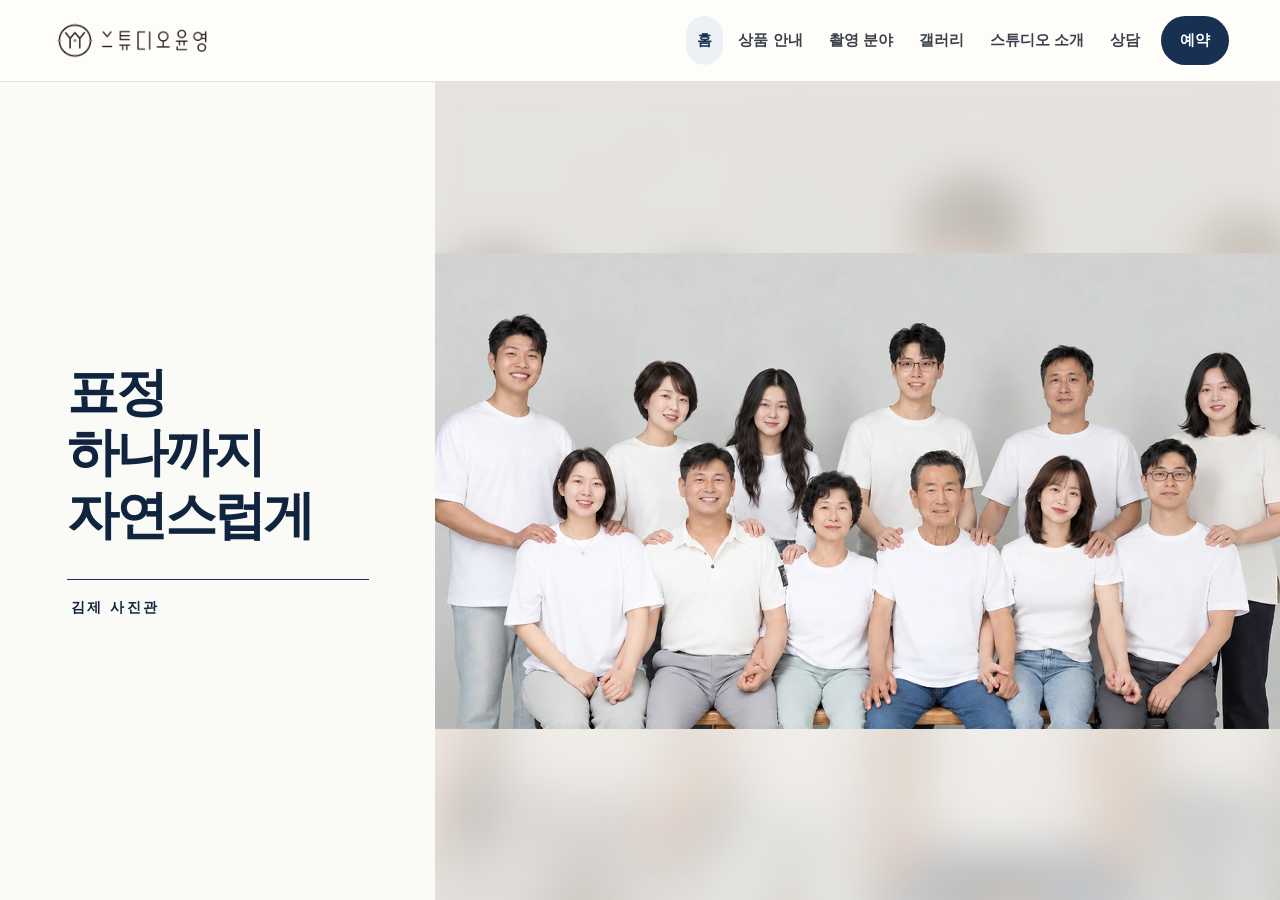
==== commit 4a723cfd: "Add files via upload" ====
--- a/index.html
+++ b/index.html
@@ -18,12 +18,12 @@
   <meta name="naver-site-verification" content="561d29f0ad406aca22799c77ac0c1b905d959509">
   <meta name="theme-color" content="#183153">
   <link rel="icon" href="/images/photo-001.webp">
-  <link rel="stylesheet" href="/css/style-9.css?v=20260923-4">
+  <link rel="stylesheet" href="/css/style-10.css?v=20260924-1">
   <script type="application/ld+json">{"@context":"https://schema.org","@type":"LocalBusiness","name":"스튜디오윤영","description":"김제시 중앙로 138, 2층 스튜디오윤영. 가족사진, 프로필, 반려동물사진, 증명사진 촬영 안내.","telephone":"010-2872-0100","address":{"@type":"PostalAddress","streetAddress":"중앙로 138, 2층","addressLocality":"김제시","addressRegion":"전북특별자치도","addressCountry":"KR"},"sameAs":["https://www.instagram.com/studio_yunyoung","https://pf.kakao.com/_uxjmls"],"openingHoursSpecification":{"@type":"OpeningHoursSpecification","dayOfWeek":["Monday","Wednesday","Thursday","Friday","Saturday","Sunday"],"opens":"10:00","closes":"20:00"},"url":"https://studioyunyoung.com/"}</script>
 </head>
-<body>
+<body class="home-page">
   <a class="skip-link" href="#content">본문으로 바로가기</a>
-  <header class="site-header">
+  <header class="site-header home-header">
     <a class="brand-logo" href="/" aria-label="스튜디오윤영 홈"><img src="/images/photo-002.webp" width="1600" height="440" alt="스튜디오윤영"></a>
     <button class="menu-toggle" type="button" aria-controls="main-nav" aria-expanded="false">☰ 메뉴</button>
     <nav class="main-nav" id="main-nav" aria-label="주요 메뉴">
@@ -37,9 +37,44 @@
         <h1 id="hero-title">표정 하나까지 <span>자연스럽게</span></h1>
         <p>김제 사진관</p>
       </div>
-      <div class="minimal-hero-photo">
-        <img src="/images/photo-004.webp" width="1122" height="1402" alt="스튜디오윤영 가족사진 대표작">
-      </div>
+      <div class="minimal-hero-photo" data-home-slider="" aria-label="스튜디오윤영 대표사진 자동 슬라이드">
+        <figure class="home-slide" aria-hidden="true"><img class="home-slide-backdrop" src="/images/home-slide-1790221823237.jpg" width="1600" height="900" alt="" aria-hidden="true"><img class="home-slide-image" src="/images/home-slide-1790221823237.jpg" width="1600" height="900" alt="스튜디오윤영 대표 촬영사진 10"></figure><figure class="home-slide active" aria-hidden="false">
+          <img class="home-slide-backdrop" src="/images/photo-003.webp" width="1600" height="900" alt="" aria-hidden="true">
+          <img class="home-slide-image" src="/images/photo-003.webp" width="1600" height="900" alt="스튜디오윤영 대표 촬영사진 1">
+        </figure>
+        <figure class="home-slide" aria-hidden="true">
+          <img class="home-slide-backdrop" src="/images/photo-004.webp" width="1600" height="900" alt="" aria-hidden="true">
+          <img class="home-slide-image" src="/images/photo-004.webp" width="1600" height="900" alt="스튜디오윤영 대표 촬영사진 2">
+        </figure>
+        <figure class="home-slide" aria-hidden="true">
+          <img class="home-slide-backdrop" src="/images/photo-005.webp" width="1600" height="900" alt="" aria-hidden="true">
+          <img class="home-slide-image" src="/images/photo-005.webp" width="1600" height="900" alt="스튜디오윤영 대표 촬영사진 3">
+        </figure>
+        <figure class="home-slide" aria-hidden="true">
+          <img class="home-slide-backdrop" src="/images/photo-006.webp" width="1600" height="900" alt="" aria-hidden="true">
+          <img class="home-slide-image" src="/images/photo-006.webp" width="1600" height="900" alt="스튜디오윤영 대표 촬영사진 4">
+        </figure>
+        <figure class="home-slide" aria-hidden="true">
+          <img class="home-slide-backdrop" src="/images/photo-007.webp" width="1600" height="900" alt="" aria-hidden="true">
+          <img class="home-slide-image" src="/images/photo-007.webp" width="1600" height="900" alt="스튜디오윤영 대표 촬영사진 5">
+        </figure>
+        <figure class="home-slide" aria-hidden="true">
+          <img class="home-slide-backdrop" src="/images/photo-008.webp" width="1600" height="900" alt="" aria-hidden="true">
+          <img class="home-slide-image" src="/images/photo-008.webp" width="1600" height="900" alt="스튜디오윤영 대표 촬영사진 6">
+        </figure>
+        <figure class="home-slide" aria-hidden="true">
+          <img class="home-slide-backdrop" src="/images/photo-009.webp" width="1600" height="900" alt="" aria-hidden="true">
+          <img class="home-slide-image" src="/images/photo-009.webp" width="1600" height="900" alt="스튜디오윤영 대표 촬영사진 7">
+        </figure>
+        <figure class="home-slide" aria-hidden="true">
+          <img class="home-slide-backdrop" src="/images/photo-010.webp" width="1600" height="900" alt="" aria-hidden="true">
+          <img class="home-slide-image" src="/images/photo-010.webp" width="1600" height="900" alt="스튜디오윤영 대표 촬영사진 8">
+        </figure>
+        <figure class="home-slide" aria-hidden="true">
+          <img class="home-slide-backdrop" src="/images/photo-011.webp" width="1600" height="900" alt="" aria-hidden="true">
+          <img class="home-slide-image" src="/images/photo-011.webp" width="1600" height="900" alt="스튜디오윤영 대표 촬영사진 9">
+        </figure>
+      <figure class="home-slide" aria-hidden="true"><img class="home-slide-backdrop" src="/images/home-slide-1790221850545.png" width="1672" height="941" alt="" aria-hidden="true"><img class="home-slide-image" src="/images/home-slide-1790221850545.png" width="1672" height="941" alt="스튜디오윤영 대표 촬영사진 11"></figure></div>
     </section>
   </main>
   <footer class="site-footer"><div class="content-wrap footer-center"><nav class="footer-actions" aria-label="연락 바로가기"><a href="https://www.instagram.com/studio_yunyoung" target="_blank" rel="noopener noreferrer" aria-label="인스타그램"><svg viewBox="0 0 24 24" aria-hidden="true"><rect x="3" y="3" width="18" height="18" rx="5"></rect><circle cx="12" cy="12" r="4"></circle><circle cx="17.5" cy="6.5" r="1"></circle></svg></a><a href="tel:010-2872-0100" aria-label="전화"><svg viewBox="0 0 24 24" aria-hidden="true"><path d="M5 4h4l2 5-3 2c1.5 3 3.5 5 6.5 6.5l2-3 4.5 2V20c0 1-1 2-2 2C10 21.5 2.5 14 2 5c0-1 1-1 3-1Z"></path></svg></a><a href="https://naver.me/GMmLZN1i" target="_blank" rel="noopener noreferrer" aria-label="오시는 길"><svg viewBox="0 0 24 24" aria-hidden="true"><path d="M12 22s7-7 7-13a7 7 0 1 0-14 0c0 6 7 13 7 13Z"></path><circle cx="12" cy="9" r="2.5"></circle></svg></a></nav><p class="footer-info">운영시간 10:00~20:00 · 매주 화요일 휴무<br>김제시 중앙로 138, 2층 사진관 · <a href="tel:010-2872-0100">010-2872-0100</a></p><p class="footer-business"><span data-business-name="">상호: 스튜디오윤영</span><span data-representative="">대표: 윤영</span><span data-business-number="">사업자등록번호: 343-03-00816</span></p><p class="copyright">Copyright © 2026 STUDIO YUNYOUNG. All Rights Reserved.</p></div></footer>
--- a/css/style-10.css
+++ b/css/style-10.css
@@ -0,0 +1,537 @@
+:root {
+  --navy: #183153;
+  --navy-deep: #10243f;
+  --ink: #20242a;
+  --muted: #68717d;
+  --paper: #fffdf9;
+  --warm: #f5f0e8;
+  --line: #e5ded3;
+  --white: #ffffff;
+  --shadow: 0 18px 48px rgba(24, 49, 83, 0.12);
+  --radius: 22px;
+  --content: 1180px;
+}
+
+* { box-sizing: border-box; }
+html { scroll-behavior: smooth; }
+body {
+  margin: 0;
+  color: var(--ink);
+  background: var(--paper);
+  font-family: -apple-system, BlinkMacSystemFont, "Apple SD Gothic Neo", "Noto Sans KR", "Malgun Gothic", sans-serif;
+  line-height: 1.7;
+  word-break: keep-all;
+}
+body.menu-open { overflow: hidden; }
+img { display: block; max-width: 100%; }
+a { color: inherit; text-decoration: none; }
+button, input, select, textarea { font: inherit; }
+button { color: inherit; }
+.sr-only {
+  position: absolute;
+  width: 1px;
+  height: 1px;
+  padding: 0;
+  margin: -1px;
+  overflow: hidden;
+  clip: rect(0, 0, 0, 0);
+  white-space: nowrap;
+  border: 0;
+}
+.skip-link {
+  position: fixed;
+  z-index: 999;
+  left: 16px;
+  top: -80px;
+  padding: 10px 16px;
+  color: var(--white);
+  background: var(--navy);
+  border-radius: 8px;
+}
+.skip-link:focus { top: 16px; }
+
+.site-header {
+  position: sticky;
+  z-index: 100;
+  top: 0;
+  display: flex;
+  align-items: center;
+  justify-content: space-between;
+  min-height: 82px;
+  padding: 10px max(24px, calc((100vw - var(--content)) / 2));
+  background: rgba(255, 253, 249, 0.94);
+  border-bottom: 1px solid rgba(229, 222, 211, 0.86);
+  backdrop-filter: blur(16px);
+}
+.brand-logo img { width: 174px; height: auto; }
+.main-nav { display: flex; align-items: center; gap: 4px; }
+.main-nav > a {
+  position: relative;
+  padding: 12px 11px;
+  border-radius: 999px;
+  color: #3a414b;
+  font-size: 0.93rem;
+  font-weight: 650;
+}
+.main-nav > a:hover,
+.main-nav > a:focus-visible,
+.main-nav > a[aria-current="page"] { color: var(--navy); background: #edf1f6; }
+.main-nav > .nav-book,
+.main-nav > .nav-book:hover,
+.main-nav > .nav-book:focus-visible {
+  margin-left: 6px;
+  padding-inline: 19px;
+  color: var(--white);
+  background: var(--navy);
+}
+.menu-toggle {
+  display: none;
+  border: 1px solid var(--line);
+  padding: 10px 14px;
+  background: var(--white);
+  border-radius: 999px;
+  font-weight: 700;
+}
+
+.site-main { overflow: hidden; }
+.content-wrap { width: min(var(--content), calc(100% - 40px)); margin: 0 auto; }
+.section { padding: 96px 0; }
+.section-soft { background: var(--warm); }
+.section-kicker {
+  margin: 0 0 8px;
+  color: var(--navy);
+  font-size: 0.78rem;
+  font-weight: 800;
+  letter-spacing: 0.18em;
+}
+.section-heading {
+  display: flex;
+  align-items: end;
+  justify-content: space-between;
+  gap: 28px;
+  margin-bottom: 40px;
+}
+.section-heading h2,
+.page-intro h1 {
+  margin: 0;
+  color: var(--navy-deep);
+  font-family: Georgia, "Times New Roman", "Batang", serif;
+  font-weight: 600;
+  line-height: 1.23;
+  letter-spacing: -0.035em;
+}
+.section-heading h2 { font-size: clamp(2rem, 4vw, 3.5rem); }
+.section-heading-empty { min-height: 1.23em; }
+.section-heading p { max-width: 500px; margin: 0; color: var(--muted); }
+.text-link { color: var(--navy); font-weight: 800; border-bottom: 1px solid currentColor; }
+
+.minimal-hero {
+  display: grid;
+  grid-template-columns: minmax(340px, 0.68fr) minmax(0, 1.32fr);
+  min-height: calc(100svh - 82px);
+  background: #fafaf7;
+}
+.minimal-hero-copy {
+  display: flex;
+  flex-direction: column;
+  justify-content: center;
+  padding: clamp(64px, 8vw, 126px) clamp(52px, 6.4vw, 104px);
+  color: var(--navy-deep);
+}
+.minimal-hero-copy h1 {
+  width: 100%;
+  max-width: 390px;
+  margin: 0;
+  font-family: "Helvetica Neue", "Apple SD Gothic Neo", "Noto Sans KR", "Malgun Gothic", sans-serif;
+  font-size: clamp(2.75rem, 4.2vw, 4.75rem);
+  font-weight: 600;
+  line-height: 1.14;
+  letter-spacing: -0.055em;
+}
+.minimal-hero-copy h1 span { display: block; margin-top: 0.06em; }
+.minimal-hero-copy p {
+  width: min(100%, 320px);
+  margin: 34px 0 0;
+  padding: 16px 0 0 4px;
+  border-top: 1px solid var(--navy);
+  font-size: 0.88rem;
+  font-weight: 750;
+  letter-spacing: 0.18em;
+}
+.minimal-hero-photo {
+  position: relative;
+  min-width: 0;
+  min-height: 0;
+  overflow: hidden;
+  background: #eeeae3;
+  isolation: isolate;
+}
+.home-slide {
+  position: absolute;
+  inset: 0;
+  margin: 0;
+  opacity: 0;
+  visibility: hidden;
+  transition: opacity 2.2s ease, visibility 0s linear 2.2s;
+}
+.home-slide.active {
+  z-index: 1;
+  opacity: 1;
+  visibility: visible;
+  transition-delay: 0s;
+}
+.home-slide img {
+  position: absolute;
+  inset: 0;
+  width: 100%;
+  height: 100%;
+  object-position: center;
+}
+.home-slide-backdrop {
+  z-index: 0;
+  object-fit: cover;
+  filter: blur(22px) saturate(.72);
+  opacity: .3;
+  transform: scale(1.08);
+}
+.home-slide-image {
+  z-index: 1;
+  object-fit: contain;
+}
+.hero-actions, .cta-actions { display: flex; flex-wrap: wrap; gap: 12px; }
+.button {
+  display: inline-flex;
+  align-items: center;
+  justify-content: center;
+  min-height: 50px;
+  padding: 0 22px;
+  border: 1px solid var(--navy);
+  border-radius: 999px;
+  color: var(--white);
+  background: var(--navy);
+  font-weight: 800;
+  transition: transform 0.2s ease, box-shadow 0.2s ease;
+}
+.button:hover, .button:focus-visible { transform: translateY(-2px); box-shadow: 0 10px 26px rgba(24, 49, 83, 0.2); }
+.button-light { border-color: var(--white); background: var(--white); color: var(--navy); }
+.button-ghost { border-color: rgba(255,255,255,.72); background: rgba(255,255,255,.12); color: var(--white); }
+.button-outline { background: transparent; color: var(--navy); }
+.hero-controls {
+  position: absolute;
+  z-index: 3;
+  right: max(24px, calc((100vw - var(--content)) / 2));
+  bottom: 36px;
+  display: flex;
+  gap: 8px;
+}
+.hero-dot {
+  width: 34px;
+  height: 4px;
+  padding: 0;
+  border: 0;
+  border-radius: 99px;
+  background: rgba(255,255,255,.46);
+  cursor: pointer;
+}
+.hero-dot.active { background: var(--white); }
+
+.service-grid, .preview-grid, .principle-grid, .process-grid { display: grid; gap: 22px; }
+.service-grid { grid-template-columns: repeat(4, 1fr); }
+.service-card {
+  position: relative;
+  min-height: 430px;
+  overflow: hidden;
+  border-radius: var(--radius);
+  background: #d9d9d9;
+  box-shadow: var(--shadow);
+}
+.service-card img { width: 100%; height: 100%; object-fit: cover; transition: transform .5s ease; }
+.service-card:hover img { transform: scale(1.035); }
+.service-card::after { content: ""; position: absolute; inset: 38% 0 0; background: linear-gradient(transparent, rgba(8,19,33,.82)); }
+.service-card-copy { position: absolute; z-index: 2; inset: auto 24px 24px; color: var(--white); }
+.service-card-copy small { opacity: .78; font-weight: 800; letter-spacing: .1em; }
+.service-card-copy h3 { margin: 4px 0; font-size: 1.55rem; }
+.service-card-copy p { margin: 0; opacity: .88; }
+.preview-grid { grid-template-columns: 1.35fr .65fr .65fr; grid-template-rows: 280px 280px; }
+.preview-grid a { position: relative; overflow: hidden; border-radius: var(--radius); background: #ddd; }
+.preview-grid a:first-child { grid-row: 1 / 3; }
+.preview-grid a:nth-child(4) { grid-column: 2 / 4; }
+.preview-grid img { width: 100%; height: 100%; object-fit: cover; transition: transform .5s ease; }
+.preview-grid a:hover img { transform: scale(1.035); }
+.preview-label {
+  position: absolute;
+  left: 16px;
+  bottom: 16px;
+  padding: 7px 12px;
+  color: var(--white);
+  background: rgba(16,36,63,.84);
+  border-radius: 999px;
+  font-size: .85rem;
+  font-weight: 800;
+}
+
+.split-story { display: grid; grid-template-columns: 1.1fr .9fr; gap: 64px; align-items: center; }
+.split-story img { width: 100%; max-height: 660px; object-fit: cover; border-radius: var(--radius); box-shadow: var(--shadow); }
+.story-copy h2 { margin: 10px 0 24px; color: var(--navy-deep); font-family: Georgia, "Times New Roman", "Batang", serif; font-size: clamp(2.25rem, 5vw, 4.4rem); font-weight: 500; line-height: 1.12; }
+.story-copy p { color: #4f5863; }
+
+.event-card {
+  display: grid;
+  grid-template-columns: .85fr 1.15fr;
+  gap: 46px;
+  align-items: center;
+  padding: 34px;
+  color: var(--white);
+  background: var(--navy-deep);
+  border-radius: calc(var(--radius) + 8px);
+}
+.event-card img { width: 100%; max-height: 480px; object-fit: contain; border-radius: 16px; background: var(--white); }
+.event-card h2 { margin: 8px 0 14px; font-size: clamp(2rem, 4vw, 3.4rem); line-height: 1.2; }
+
+.page-intro { padding: 88px 0 54px; background: var(--warm); border-bottom: 1px solid var(--line); }
+.page-intro h1 { max-width: 850px; font-size: clamp(2.7rem, 6vw, 5.4rem); }
+.page-intro p { max-width: 680px; margin: 22px 0 0; color: var(--muted); font-size: 1.08rem; }
+.page-intro-simple { padding: 62px 0 38px; }
+.page-intro-simple h1 { font-size: clamp(2.7rem, 5vw, 4.8rem); }
+.breadcrumb { margin: 0 0 20px; color: var(--navy); font-size: .88rem; font-weight: 800; }
+
+.price-sheet { max-width: 900px; margin: 0 auto; padding: 18px; background: var(--white); border: 1px solid var(--line); border-radius: var(--radius); box-shadow: var(--shadow); }
+.price-sheet img { width: 100%; height: auto; border-radius: 14px; }
+.notice-box { margin-top: 28px; padding: 24px 26px; background: #edf1f6; border-left: 4px solid var(--navy); border-radius: 12px; }
+.notice-box h2, .notice-box h3 { margin-top: 0; color: var(--navy); }
+.faq-list { display: grid; gap: 12px; }
+.faq-list details { padding: 18px 22px; background: var(--white); border: 1px solid var(--line); border-radius: 14px; }
+.faq-list summary { cursor: pointer; color: var(--navy-deep); font-weight: 800; }
+
+.service-detail-list { display: grid; gap: 32px; }
+.service-detail {
+  display: grid;
+  grid-template-columns: .8fr 1.2fr;
+  gap: 44px;
+  align-items: center;
+  padding: 30px;
+  background: var(--white);
+  border: 1px solid var(--line);
+  border-radius: var(--radius);
+}
+.service-detail:nth-child(even) { grid-template-columns: 1.2fr .8fr; }
+.service-detail:nth-child(even) img { order: 2; }
+.service-detail img { width: 100%; height: 380px; object-fit: cover; border-radius: 16px; }
+.service-detail h2 { margin: 4px 0 12px; color: var(--navy-deep); font-size: 2rem; }
+.service-detail ul { padding-left: 20px; color: var(--muted); }
+
+.gallery-tabs { position: sticky; z-index: 30; top: 82px; display: flex; gap: 8px; overflow-x: auto; padding: 14px 0; background: rgba(255,253,249,.94); backdrop-filter: blur(14px); }
+.gallery-tab { flex: 0 0 auto; padding: 10px 18px; border: 1px solid var(--navy); border-radius: 2px; color: var(--navy); background: transparent; cursor: pointer; font-weight: 800; }
+.gallery-tab.active { border-color: var(--navy); color: var(--white); background: var(--navy); }
+.gallery-panel { padding-top: 40px; }
+.gallery-panel[hidden] { display: none; }
+.gallery-panel h2 { color: var(--navy-deep); font-size: 2.15rem; }
+.gallery-grid { display: grid; grid-template-columns: repeat(3, 1fr); gap: 16px; }
+.gallery-item { position: relative; aspect-ratio: 4 / 3; padding: 0; overflow: hidden; border: 0; border-radius: 16px; background: #ddd; cursor: zoom-in; }
+.gallery-item.portrait { aspect-ratio: 3 / 4; }
+.gallery-item img { width: 100%; height: 100%; object-fit: cover; transition: transform .45s ease; }
+.gallery-item:hover img { transform: scale(1.025); }
+.gallery-note { color: var(--muted); font-size: .92rem; }
+.gallery-intro-note { max-width: 760px; margin: 34px 0 0; color: var(--muted); font-size: .92rem; }
+
+.photo-dialog { width: min(1100px, calc(100% - 30px)); max-width: none; padding: 0; border: 0; border-radius: 16px; background: transparent; }
+.photo-dialog::backdrop { background: rgba(7,13,22,.86); }
+.photo-dialog img { max-width: 100%; max-height: 88vh; margin: auto; object-fit: contain; border-radius: 12px; }
+.dialog-close { position: fixed; top: 18px; right: 18px; width: 48px; height: 48px; border: 0; border-radius: 50%; color: var(--white); background: rgba(255,255,255,.18); font-size: 2rem; cursor: pointer; }
+
+.about-lead { display: grid; grid-template-columns: .95fr 1.05fr; gap: 64px; align-items: center; }
+.about-lead img { width: 100%; max-height: 620px; object-fit: cover; border-radius: var(--radius); box-shadow: var(--shadow); }
+.page-intro h1,
+.about-lead h1 {
+  font-family: "Helvetica Neue", "Apple SD Gothic Neo", "Noto Sans KR", "Malgun Gothic", sans-serif;
+  font-weight: 600;
+  line-height: 1.14;
+  letter-spacing: -0.055em;
+}
+.about-lead h1 { margin: 18px 0 24px; color: var(--navy-deep); font-size: clamp(2.4rem, 5vw, 4.5rem); }
+.process-grid { grid-template-columns: repeat(5, 1fr); counter-reset: process; }
+.process-card, .principle-card, .review-card { padding: 26px; background: var(--white); border: 1px solid var(--line); border-radius: 18px; }
+.process-card { counter-increment: process; }
+.process-card::before { content: "0" counter(process); display: block; margin-bottom: 24px; color: var(--navy); font-family: Georgia, serif; font-size: 1.7rem; }
+.process-card h3, .principle-card h3, .review-card h3 { margin: 0 0 8px; color: var(--navy-deep); }
+.process-card p, .principle-card p, .review-card p { margin: 0; color: var(--muted); }
+.principle-grid { grid-template-columns: repeat(4, 1fr); }
+.review-grid { display: grid; grid-template-columns: repeat(2, 1fr); gap: 22px; }
+.review-card { min-height: 210px; }
+.review-card .source { display: inline-block; margin-top: 18px; color: var(--navy); font-weight: 800; }
+
+.consult-layout { display: grid; grid-template-columns: 1.2fr .8fr; gap: 34px; align-items: start; }
+.consult-form, .contact-card { padding: 34px; background: var(--white); border: 1px solid var(--line); border-radius: var(--radius); box-shadow: var(--shadow); }
+.consult-form { display: grid; grid-template-columns: 1fr 1fr; gap: 18px; }
+.consult-form h2, .consult-form .form-note, .consult-form .message-field, .consult-form .form-actions, .consult-form .copy-status { grid-column: 1 / -1; }
+.consult-form h2 { margin: 0; color: var(--navy-deep); }
+.form-note { margin: 0; color: var(--muted); }
+.consult-form label { display: grid; gap: 7px; color: #424a55; font-weight: 800; }
+.consult-form input, .consult-form select, .consult-form textarea { width: 100%; padding: 13px 14px; border: 1px solid #cdd3da; border-radius: 10px; color: var(--ink); background: var(--white); }
+.consult-form textarea { resize: vertical; }
+.form-actions { display: flex; flex-wrap: wrap; gap: 10px; }
+.copy-status { min-height: 1.6em; margin: 0; color: var(--navy); font-weight: 750; }
+.contact-card h2 { margin-top: 0; color: var(--navy-deep); }
+.contact-card .phone { display: inline-block; margin: 8px 0 18px; color: var(--navy); font-size: 1.55rem; font-weight: 900; }
+.contact-links { display: grid; gap: 10px; margin-top: 22px; }
+.contact-links a { padding: 12px 14px; border: 1px solid var(--line); border-radius: 10px; font-weight: 800; }
+
+.cta-band { padding: 66px 0; color: var(--white); background: var(--navy); }
+.cta-band .content-wrap { display: flex; align-items: center; justify-content: space-between; gap: 30px; }
+.cta-band h2 { margin: 0 0 7px; font-size: clamp(1.8rem, 4vw, 3rem); line-height: 1.25; }
+.cta-band p { margin: 0; opacity: .8; }
+
+.site-footer {
+  padding: 28px 0;
+  color: #999;
+  background: #f8f8f6;
+  border-top: 1px solid #ece9e3;
+  font-family: Arial, "Helvetica Neue", "Apple SD Gothic Neo", sans-serif;
+  font-size: 12px;
+  font-weight: 400;
+  line-height: 1.75;
+  letter-spacing: .01em;
+  text-align: center;
+}
+.footer-center { display: grid; justify-items: center; gap: 0; }
+.footer-actions { display: flex; justify-content: center; gap: 14px; }
+.footer-actions a { display: grid; place-items: center; width: 40px; height: 40px; border-radius: 50%; color: var(--white); background: #ddd; transition: background .2s ease, transform .2s ease; }
+.footer-actions a:hover, .footer-actions a:focus-visible { background: var(--navy); transform: translateY(-2px); }
+.footer-actions svg { width: 20px; height: 20px; fill: none; stroke: currentColor; stroke-width: 1.8; stroke-linecap: round; stroke-linejoin: round; }
+.footer-info { margin: 12px 0 0; color: inherit; font: inherit; }
+.footer-info a { color: inherit; border-bottom: 0; }
+.footer-business { display: flex; flex-wrap: wrap; justify-content: center; gap: 0; margin: 1px 0 0; color: inherit; font: inherit; }
+.footer-business span + span::before { content: " · "; padding: 0 5px; color: inherit; }
+.copyright { margin: 1px 0 0; color: inherit; font: inherit; letter-spacing: inherit; }
+
+.quick-links {
+  position: fixed;
+  z-index: 90;
+  left: 50%;
+  bottom: 12px;
+  display: none;
+  width: min(560px, calc(100% - 20px));
+  transform: translateX(-50%);
+  overflow: hidden;
+  border: 1px solid rgba(255,255,255,.72);
+  border-radius: 16px;
+  background: rgba(255,255,255,.96);
+  box-shadow: 0 14px 35px rgba(16,36,63,.2);
+  backdrop-filter: blur(14px);
+}
+.quick-links a { flex: 1; display: grid; place-items: center; min-height: 58px; padding: 6px 3px; color: #4f5965; font-size: .72rem; font-weight: 800; }
+.quick-links .quick-reservation { color: var(--white); background: var(--navy); }
+
+@media (min-width: 821px) {
+  .home-page {
+    height: 100vh;
+    height: 100dvh;
+    overflow: hidden;
+  }
+  .home-page .site-header {
+    padding-inline: clamp(28px, 4vw, 72px);
+  }
+  .home-page .brand-logo { flex: 0 0 auto; }
+  .home-page .main-nav { margin-left: auto; }
+  .home-page .site-main {
+    height: calc(100vh - 82px);
+    height: calc(100dvh - 82px);
+  }
+  .home-page .minimal-hero {
+    height: 100%;
+    min-height: 0;
+  }
+  .home-page .minimal-hero-copy {
+    padding-block: clamp(40px, 8vh, 96px);
+    padding-inline: clamp(38px, 5.2vw, 86px);
+  }
+  .home-page .minimal-hero-copy h1 {
+    font-size: clamp(2.6rem, min(4.1vw, 7vh), 4.65rem);
+  }
+  .home-page .site-footer { display: none; }
+}
+
+@media (max-width: 1040px) {
+  .service-grid { grid-template-columns: repeat(2, 1fr); }
+  .service-card { min-height: 520px; }
+  .process-grid { grid-template-columns: repeat(3, 1fr); }
+  .principle-grid { grid-template-columns: repeat(2, 1fr); }
+  .main-nav > a { padding-inline: 8px; font-size: .86rem; }
+}
+
+@media (max-width: 820px) {
+  .site-header { min-height: 70px; padding-inline: 18px; }
+  .brand-logo img { width: 150px; }
+  .menu-toggle { display: inline-flex; }
+  .main-nav {
+    position: fixed;
+    inset: 70px 0 auto;
+    display: none;
+    max-height: calc(100vh - 70px);
+    padding: 18px 20px 28px;
+    overflow-y: auto;
+    background: var(--paper);
+    border-bottom: 1px solid var(--line);
+    box-shadow: 0 18px 40px rgba(16,36,63,.12);
+  }
+  .main-nav.open { display: grid; }
+  .main-nav > a { padding: 13px 16px; border-radius: 10px; font-size: 1rem; }
+  .main-nav > .nav-book { margin: 8px 0 0; }
+  .minimal-hero {
+    grid-template-columns: 1fr;
+    grid-template-rows: auto auto;
+    min-height: 0;
+    padding-bottom: 76px;
+  }
+  .minimal-hero-copy { padding: 46px 24px 36px; }
+  .minimal-hero-copy h1 { font-size: clamp(2.8rem, 12vw, 4.5rem); }
+  .minimal-hero-copy p { margin-top: 22px; padding-top: 14px; }
+  .minimal-hero-photo {
+    width: 100%;
+    min-height: 0;
+    aspect-ratio: 16 / 9;
+  }
+  .section { padding: 72px 0; }
+  .section-heading { display: block; }
+  .section-heading p { margin-top: 12px; }
+  .preview-grid { grid-template-columns: 1fr 1fr; grid-template-rows: 340px 220px 220px; }
+  .preview-grid a:first-child { grid-column: 1 / 3; grid-row: auto; }
+  .preview-grid a:nth-child(4) { grid-column: 1 / 3; }
+  .split-story, .about-lead, .event-card, .consult-layout { grid-template-columns: 1fr; }
+  .event-card { padding: 22px; }
+  .service-detail, .service-detail:nth-child(even) { grid-template-columns: 1fr; gap: 22px; }
+  .service-detail:nth-child(even) img { order: 0; }
+  .gallery-tabs { top: 70px; }
+  .gallery-grid { grid-template-columns: repeat(2, 1fr); }
+  .process-grid { grid-template-columns: repeat(2, 1fr); }
+  .cta-band .content-wrap { display: block; }
+  .cta-actions { margin-top: 24px; }
+  .quick-links { display: flex; }
+  .site-footer { padding-bottom: 94px; }
+}
+
+@media (max-width: 560px) {
+  .content-wrap { width: min(100% - 28px, var(--content)); }
+  .service-grid { grid-template-columns: 1fr; }
+  .service-card { min-height: 500px; }
+  .preview-grid { display: grid; grid-template-columns: 1fr; grid-template-rows: repeat(4, 310px); }
+  .preview-grid a:first-child, .preview-grid a:nth-child(4) { grid-column: auto; }
+  .page-intro { padding: 64px 0 42px; }
+  .page-intro-simple { padding: 48px 0 30px; }
+  .page-intro h1 { font-size: clamp(2.4rem, 13vw, 4.2rem); }
+  .gallery-grid { grid-template-columns: 1fr; }
+  .gallery-item, .gallery-item.portrait { aspect-ratio: 4 / 3; }
+  .process-grid, .principle-grid, .review-grid { grid-template-columns: 1fr; }
+  .consult-form { grid-template-columns: 1fr; padding: 24px; }
+  .consult-form > * { grid-column: 1; }
+  .contact-card { padding: 24px; }
+  .footer-grid { grid-template-columns: 1fr; }
+  .footer-links { justify-content: flex-start; }
+  .footer-policy, .copyright { grid-column: auto; }
+}
+
+@media (prefers-reduced-motion: reduce) {
+  html { scroll-behavior: auto; }
+  *, *::before, *::after { scroll-behavior: auto !important; transition-duration: .01ms !important; animation-duration: .01ms !important; }
+  .home-slide { transition: none; }
+}
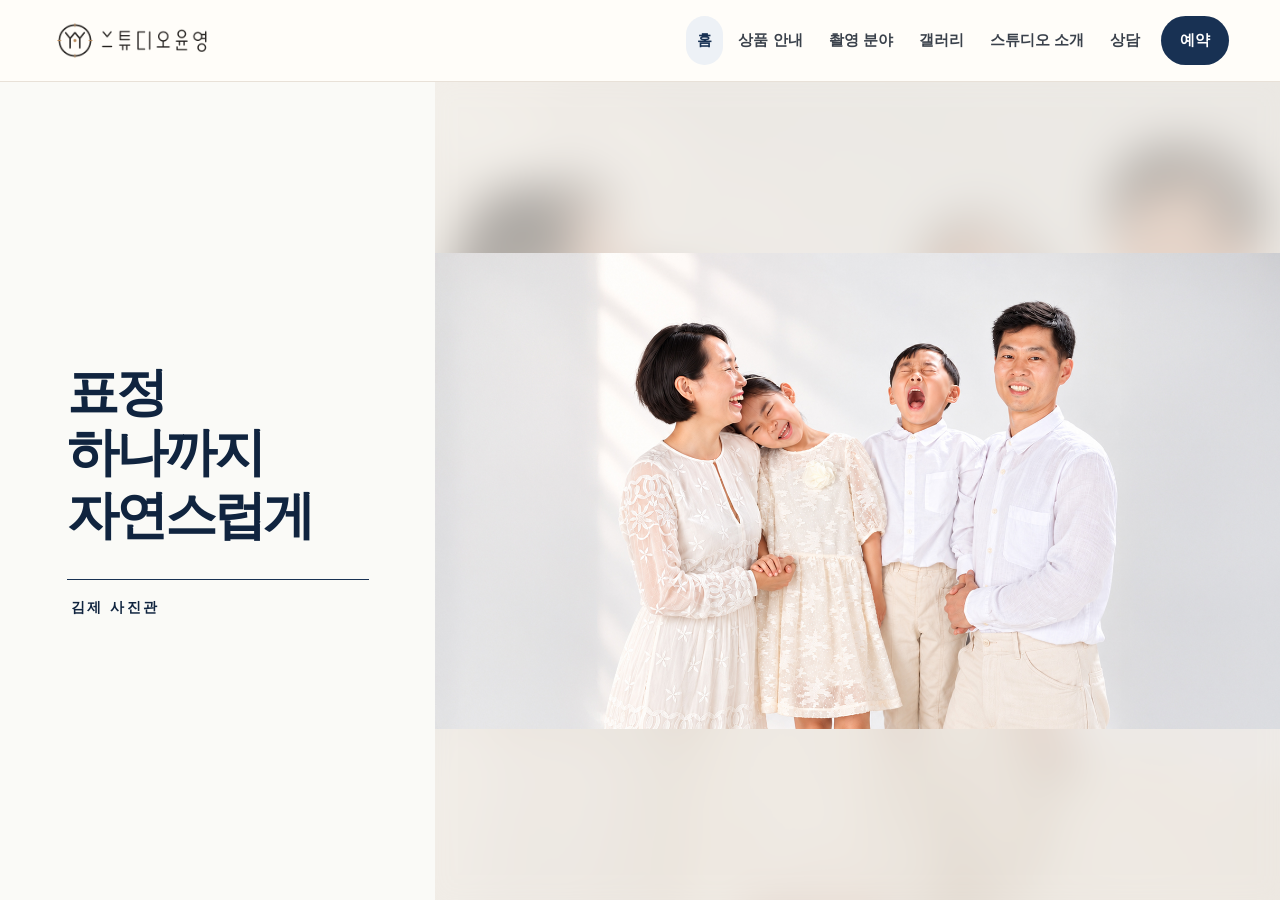
==== commit 5fb8b2e3: "Add files via upload" ====
--- a/index.html
+++ b/index.html
@@ -18,7 +18,7 @@
   <meta name="naver-site-verification" content="561d29f0ad406aca22799c77ac0c1b905d959509">
   <meta name="theme-color" content="#183153">
   <link rel="icon" href="/images/photo-001.webp">
-  <link rel="stylesheet" href="/css/style-10.css?v=20260924-1">
+  <link rel="stylesheet" href="/css/style-11.css?v=20260924-1">
   <script type="application/ld+json">{"@context":"https://schema.org","@type":"LocalBusiness","name":"스튜디오윤영","description":"김제시 중앙로 138, 2층 스튜디오윤영. 가족사진, 프로필, 반려동물사진, 증명사진 촬영 안내.","telephone":"010-2872-0100","address":{"@type":"PostalAddress","streetAddress":"중앙로 138, 2층","addressLocality":"김제시","addressRegion":"전북특별자치도","addressCountry":"KR"},"sameAs":["https://www.instagram.com/studio_yunyoung","https://pf.kakao.com/_uxjmls"],"openingHoursSpecification":{"@type":"OpeningHoursSpecification","dayOfWeek":["Monday","Wednesday","Thursday","Friday","Saturday","Sunday"],"opens":"10:00","closes":"20:00"},"url":"https://studioyunyoung.com/"}</script>
 </head>
 <body class="home-page">
@@ -38,43 +38,34 @@
         <p>김제 사진관</p>
       </div>
       <div class="minimal-hero-photo" data-home-slider="" aria-label="스튜디오윤영 대표사진 자동 슬라이드">
-        <figure class="home-slide" aria-hidden="true"><img class="home-slide-backdrop" src="/images/home-slide-1790221823237.jpg" width="1600" height="900" alt="" aria-hidden="true"><img class="home-slide-image" src="/images/home-slide-1790221823237.jpg" width="1600" height="900" alt="스튜디오윤영 대표 촬영사진 10"></figure><figure class="home-slide active" aria-hidden="false">
-          <img class="home-slide-backdrop" src="/images/photo-003.webp" width="1600" height="900" alt="" aria-hidden="true">
-          <img class="home-slide-image" src="/images/photo-003.webp" width="1600" height="900" alt="스튜디오윤영 대표 촬영사진 1">
-        </figure>
-        <figure class="home-slide" aria-hidden="true">
+        <figure class="home-slide active" aria-hidden="false"><img class="home-slide-backdrop" src="/images/home-slide-1790221823237.jpg" width="1600" height="900" alt="" aria-hidden="true"><img class="home-slide-image" src="/images/home-slide-1790221823237.jpg" width="1600" height="900" alt="스튜디오윤영 대표 촬영사진 10"></figure><figure class="home-slide" aria-hidden="true">
           <img class="home-slide-backdrop" src="/images/photo-004.webp" width="1600" height="900" alt="" aria-hidden="true">
           <img class="home-slide-image" src="/images/photo-004.webp" width="1600" height="900" alt="스튜디오윤영 대표 촬영사진 2">
-        </figure>
-        <figure class="home-slide" aria-hidden="true">
+        </figure><figure class="home-slide" aria-hidden="true">
+          <img class="home-slide-backdrop" src="/images/photo-009.webp" width="1600" height="900" alt="" aria-hidden="true">
+          <img class="home-slide-image" src="/images/photo-009.webp" width="1600" height="900" alt="스튜디오윤영 대표 촬영사진 7">
+        </figure><figure class="home-slide" aria-hidden="true">
           <img class="home-slide-backdrop" src="/images/photo-005.webp" width="1600" height="900" alt="" aria-hidden="true">
           <img class="home-slide-image" src="/images/photo-005.webp" width="1600" height="900" alt="스튜디오윤영 대표 촬영사진 3">
+        </figure><figure class="home-slide" aria-hidden="true">
+          <img class="home-slide-backdrop" src="/images/photo-008.webp" width="1600" height="900" alt="" aria-hidden="true">
+          <img class="home-slide-image" src="/images/photo-008.webp" width="1600" height="900" alt="스튜디오윤영 대표 촬영사진 6">
         </figure>
-        <figure class="home-slide" aria-hidden="true">
-          <img class="home-slide-backdrop" src="/images/photo-006.webp" width="1600" height="900" alt="" aria-hidden="true">
-          <img class="home-slide-image" src="/images/photo-006.webp" width="1600" height="900" alt="스튜디오윤영 대표 촬영사진 4">
-        </figure>
+        
+        
+        
         <figure class="home-slide" aria-hidden="true">
           <img class="home-slide-backdrop" src="/images/photo-007.webp" width="1600" height="900" alt="" aria-hidden="true">
           <img class="home-slide-image" src="/images/photo-007.webp" width="1600" height="900" alt="스튜디오윤영 대표 촬영사진 5">
         </figure>
-        <figure class="home-slide" aria-hidden="true">
-          <img class="home-slide-backdrop" src="/images/photo-008.webp" width="1600" height="900" alt="" aria-hidden="true">
-          <img class="home-slide-image" src="/images/photo-008.webp" width="1600" height="900" alt="스튜디오윤영 대표 촬영사진 6">
-        </figure>
-        <figure class="home-slide" aria-hidden="true">
-          <img class="home-slide-backdrop" src="/images/photo-009.webp" width="1600" height="900" alt="" aria-hidden="true">
-          <img class="home-slide-image" src="/images/photo-009.webp" width="1600" height="900" alt="스튜디오윤영 대표 촬영사진 7">
-        </figure>
-        <figure class="home-slide" aria-hidden="true">
-          <img class="home-slide-backdrop" src="/images/photo-010.webp" width="1600" height="900" alt="" aria-hidden="true">
-          <img class="home-slide-image" src="/images/photo-010.webp" width="1600" height="900" alt="스튜디오윤영 대표 촬영사진 8">
-        </figure>
+        
+        
+        
         <figure class="home-slide" aria-hidden="true">
           <img class="home-slide-backdrop" src="/images/photo-011.webp" width="1600" height="900" alt="" aria-hidden="true">
           <img class="home-slide-image" src="/images/photo-011.webp" width="1600" height="900" alt="스튜디오윤영 대표 촬영사진 9">
         </figure>
-      <figure class="home-slide" aria-hidden="true"><img class="home-slide-backdrop" src="/images/home-slide-1790221850545.png" width="1672" height="941" alt="" aria-hidden="true"><img class="home-slide-image" src="/images/home-slide-1790221850545.png" width="1672" height="941" alt="스튜디오윤영 대표 촬영사진 11"></figure></div>
+      </div>
     </section>
   </main>
   <footer class="site-footer"><div class="content-wrap footer-center"><nav class="footer-actions" aria-label="연락 바로가기"><a href="https://www.instagram.com/studio_yunyoung" target="_blank" rel="noopener noreferrer" aria-label="인스타그램"><svg viewBox="0 0 24 24" aria-hidden="true"><rect x="3" y="3" width="18" height="18" rx="5"></rect><circle cx="12" cy="12" r="4"></circle><circle cx="17.5" cy="6.5" r="1"></circle></svg></a><a href="tel:010-2872-0100" aria-label="전화"><svg viewBox="0 0 24 24" aria-hidden="true"><path d="M5 4h4l2 5-3 2c1.5 3 3.5 5 6.5 6.5l2-3 4.5 2V20c0 1-1 2-2 2C10 21.5 2.5 14 2 5c0-1 1-1 3-1Z"></path></svg></a><a href="https://naver.me/GMmLZN1i" target="_blank" rel="noopener noreferrer" aria-label="오시는 길"><svg viewBox="0 0 24 24" aria-hidden="true"><path d="M12 22s7-7 7-13a7 7 0 1 0-14 0c0 6 7 13 7 13Z"></path><circle cx="12" cy="9" r="2.5"></circle></svg></a></nav><p class="footer-info">운영시간 10:00~20:00 · 매주 화요일 휴무<br>김제시 중앙로 138, 2층 사진관 · <a href="tel:010-2872-0100">010-2872-0100</a></p><p class="footer-business"><span data-business-name="">상호: 스튜디오윤영</span><span data-representative="">대표: 윤영</span><span data-business-number="">사업자등록번호: 343-03-00816</span></p><p class="copyright">Copyright © 2026 STUDIO YUNYOUNG. All Rights Reserved.</p></div></footer>
--- a/css/style-11.css
+++ b/css/style-11.css
@@ -0,0 +1,541 @@
+:root {
+  --navy: #183153;
+  --navy-deep: #10243f;
+  --ink: #20242a;
+  --muted: #68717d;
+  --paper: #fffdf9;
+  --warm: #f5f0e8;
+  --line: #e5ded3;
+  --white: #ffffff;
+  --shadow: 0 18px 48px rgba(24, 49, 83, 0.12);
+  --radius: 22px;
+  --content: 1180px;
+}
+
+* { box-sizing: border-box; }
+html { scroll-behavior: smooth; }
+body {
+  margin: 0;
+  color: var(--ink);
+  background: var(--paper);
+  font-family: -apple-system, BlinkMacSystemFont, "Apple SD Gothic Neo", "Noto Sans KR", "Malgun Gothic", sans-serif;
+  line-height: 1.7;
+  word-break: keep-all;
+}
+body.menu-open { overflow: hidden; }
+img { display: block; max-width: 100%; }
+a { color: inherit; text-decoration: none; }
+button, input, select, textarea { font: inherit; }
+button { color: inherit; }
+.sr-only {
+  position: absolute;
+  width: 1px;
+  height: 1px;
+  padding: 0;
+  margin: -1px;
+  overflow: hidden;
+  clip: rect(0, 0, 0, 0);
+  white-space: nowrap;
+  border: 0;
+}
+.skip-link {
+  position: fixed;
+  z-index: 999;
+  left: 16px;
+  top: -80px;
+  padding: 10px 16px;
+  color: var(--white);
+  background: var(--navy);
+  border-radius: 8px;
+}
+.skip-link:focus { top: 16px; }
+
+.site-header {
+  position: sticky;
+  z-index: 100;
+  top: 0;
+  display: flex;
+  align-items: center;
+  justify-content: space-between;
+  min-height: 82px;
+  padding: 10px clamp(28px, 4vw, 72px);
+  background: rgba(255, 253, 249, 0.94);
+  border-bottom: 1px solid rgba(229, 222, 211, 0.86);
+  backdrop-filter: blur(16px);
+}
+.brand-logo { flex: 0 0 auto; }
+.brand-logo img { width: 174px; height: auto; }
+.main-nav { display: flex; align-items: center; gap: 4px; margin-left: auto; }
+.main-nav > a {
+  position: relative;
+  padding: 12px 11px;
+  border-radius: 999px;
+  color: #3a414b;
+  font-size: 0.93rem;
+  font-weight: 650;
+}
+.main-nav > a:hover,
+.main-nav > a:focus-visible,
+.main-nav > a[aria-current="page"] { color: var(--navy); background: #edf1f6; }
+.main-nav > .nav-book,
+.main-nav > .nav-book:hover,
+.main-nav > .nav-book:focus-visible {
+  margin-left: 6px;
+  padding-inline: 19px;
+  color: var(--white);
+  background: var(--navy);
+}
+.menu-toggle {
+  display: none;
+  border: 1px solid var(--line);
+  padding: 10px 14px;
+  background: var(--white);
+  border-radius: 999px;
+  font-weight: 700;
+}
+
+.site-main { overflow: hidden; }
+.content-wrap { width: min(var(--content), calc(100% - 40px)); margin: 0 auto; }
+.section { padding: 96px 0; }
+.section-soft { background: var(--warm); }
+.section-kicker {
+  margin: 0 0 8px;
+  color: var(--navy);
+  font-size: 0.78rem;
+  font-weight: 800;
+  letter-spacing: 0.18em;
+}
+.section-heading {
+  display: flex;
+  align-items: end;
+  justify-content: space-between;
+  gap: 28px;
+  margin-bottom: 40px;
+}
+.section-heading h2,
+.page-intro h1 {
+  margin: 0;
+  color: var(--navy-deep);
+  font-family: Georgia, "Times New Roman", "Batang", serif;
+  font-weight: 600;
+  line-height: 1.23;
+  letter-spacing: -0.035em;
+}
+.section-heading h2 { font-size: clamp(2rem, 4vw, 3.5rem); }
+.section-heading-empty { min-height: 1.23em; }
+.section-heading p { max-width: 500px; margin: 0; color: var(--muted); }
+.text-link { color: var(--navy); font-weight: 800; border-bottom: 1px solid currentColor; }
+
+.minimal-hero {
+  display: grid;
+  grid-template-columns: minmax(340px, 0.68fr) minmax(0, 1.32fr);
+  min-height: calc(100svh - 82px);
+  background: #fafaf7;
+}
+.minimal-hero-copy {
+  display: flex;
+  flex-direction: column;
+  justify-content: center;
+  padding: clamp(64px, 8vw, 126px) clamp(52px, 6.4vw, 104px);
+  color: var(--navy-deep);
+}
+.minimal-hero-copy h1 {
+  width: 100%;
+  max-width: 390px;
+  margin: 0;
+  font-family: "Helvetica Neue", "Apple SD Gothic Neo", "Noto Sans KR", "Malgun Gothic", sans-serif;
+  font-size: clamp(2.75rem, 4.2vw, 4.75rem);
+  font-weight: 600;
+  line-height: 1.14;
+  letter-spacing: -0.055em;
+}
+.minimal-hero-copy h1 span { display: block; margin-top: 0.06em; }
+.minimal-hero-copy p {
+  width: min(100%, 320px);
+  margin: 34px 0 0;
+  padding: 16px 0 0 4px;
+  border-top: 1px solid var(--navy);
+  font-size: 0.88rem;
+  font-weight: 750;
+  letter-spacing: 0.18em;
+}
+.minimal-hero-photo {
+  position: relative;
+  min-width: 0;
+  min-height: 0;
+  overflow: hidden;
+  background: #eeeae3;
+  isolation: isolate;
+}
+.home-slide {
+  position: absolute;
+  inset: 0;
+  margin: 0;
+  opacity: 0;
+  visibility: hidden;
+  transition: opacity 2.2s ease, visibility 0s linear 2.2s;
+}
+.home-slide.active {
+  z-index: 1;
+  opacity: 1;
+  visibility: visible;
+  transition-delay: 0s;
+}
+.home-slide img {
+  position: absolute;
+  inset: 0;
+  width: 100%;
+  height: 100%;
+  object-position: center;
+}
+.home-slide-backdrop {
+  z-index: 0;
+  object-fit: cover;
+  filter: blur(22px) saturate(.72);
+  opacity: .3;
+  transform: scale(1.08);
+}
+.home-slide-image {
+  z-index: 1;
+  object-fit: contain;
+}
+.hero-actions, .cta-actions { display: flex; flex-wrap: wrap; gap: 12px; }
+.button {
+  display: inline-flex;
+  align-items: center;
+  justify-content: center;
+  min-height: 50px;
+  padding: 0 22px;
+  border: 1px solid var(--navy);
+  border-radius: 999px;
+  color: var(--white);
+  background: var(--navy);
+  font-weight: 800;
+  transition: transform 0.2s ease, box-shadow 0.2s ease;
+}
+.button:hover, .button:focus-visible { transform: translateY(-2px); box-shadow: 0 10px 26px rgba(24, 49, 83, 0.2); }
+.button-light { border-color: var(--white); background: var(--white); color: var(--navy); }
+.button-ghost { border-color: rgba(255,255,255,.72); background: rgba(255,255,255,.12); color: var(--white); }
+.button-outline { background: transparent; color: var(--navy); }
+.hero-controls {
+  position: absolute;
+  z-index: 3;
+  right: max(24px, calc((100vw - var(--content)) / 2));
+  bottom: 36px;
+  display: flex;
+  gap: 8px;
+}
+.hero-dot {
+  width: 34px;
+  height: 4px;
+  padding: 0;
+  border: 0;
+  border-radius: 99px;
+  background: rgba(255,255,255,.46);
+  cursor: pointer;
+}
+.hero-dot.active { background: var(--white); }
+
+.service-grid, .preview-grid, .principle-grid, .process-grid { display: grid; gap: 22px; }
+.service-grid { grid-template-columns: repeat(4, 1fr); }
+.service-card {
+  position: relative;
+  min-height: 430px;
+  overflow: hidden;
+  border-radius: var(--radius);
+  background: #d9d9d9;
+  box-shadow: var(--shadow);
+}
+.service-card img { width: 100%; height: 100%; object-fit: cover; transition: transform .5s ease; }
+.service-card:hover img { transform: scale(1.035); }
+.service-card::after { content: ""; position: absolute; inset: 38% 0 0; background: linear-gradient(transparent, rgba(8,19,33,.82)); }
+.service-card-copy { position: absolute; z-index: 2; inset: auto 24px 24px; color: var(--white); }
+.service-card-copy small { opacity: .78; font-weight: 800; letter-spacing: .1em; }
+.service-card-copy h3 { margin: 4px 0; font-size: 1.55rem; }
+.service-card-copy p { margin: 0; opacity: .88; }
+.preview-grid { grid-template-columns: 1.35fr .65fr .65fr; grid-template-rows: 280px 280px; }
+.preview-grid a { position: relative; overflow: hidden; border-radius: var(--radius); background: #ddd; }
+.preview-grid a:first-child { grid-row: 1 / 3; }
+.preview-grid a:nth-child(4) { grid-column: 2 / 4; }
+.preview-grid img { width: 100%; height: 100%; object-fit: cover; transition: transform .5s ease; }
+.preview-grid a:hover img { transform: scale(1.035); }
+.preview-label {
+  position: absolute;
+  left: 16px;
+  bottom: 16px;
+  padding: 7px 12px;
+  color: var(--white);
+  background: rgba(16,36,63,.84);
+  border-radius: 999px;
+  font-size: .85rem;
+  font-weight: 800;
+}
+
+.split-story { display: grid; grid-template-columns: 1.1fr .9fr; gap: 64px; align-items: center; }
+.split-story img { width: 100%; max-height: 660px; object-fit: cover; border-radius: var(--radius); box-shadow: var(--shadow); }
+.story-copy h2 { margin: 10px 0 24px; color: var(--navy-deep); font-family: Georgia, "Times New Roman", "Batang", serif; font-size: clamp(2.25rem, 5vw, 4.4rem); font-weight: 500; line-height: 1.12; }
+.story-copy p { color: #4f5863; }
+
+.event-card {
+  display: grid;
+  grid-template-columns: .85fr 1.15fr;
+  gap: 46px;
+  align-items: center;
+  padding: 34px;
+  color: var(--white);
+  background: var(--navy-deep);
+  border-radius: calc(var(--radius) + 8px);
+}
+.event-card img { width: 100%; max-height: 480px; object-fit: contain; border-radius: 16px; background: var(--white); }
+.event-card h2 { margin: 8px 0 14px; font-size: clamp(2rem, 4vw, 3.4rem); line-height: 1.2; }
+
+.page-intro { padding: 88px 0 54px; background: var(--warm); border-bottom: 1px solid var(--line); }
+.page-intro h1 { max-width: 850px; font-size: clamp(2.7rem, 6vw, 5.4rem); }
+.page-intro p { max-width: 680px; margin: 22px 0 0; color: var(--muted); font-size: 1.08rem; }
+.page-intro-simple { padding: 62px 0 38px; }
+.page-intro-simple h1 { font-size: clamp(2.7rem, 5vw, 4.8rem); }
+.breadcrumb { margin: 0 0 20px; color: var(--navy); font-size: .88rem; font-weight: 800; }
+
+.price-sheet { max-width: 900px; margin: 0 auto; padding: 18px; background: var(--white); border: 1px solid var(--line); border-radius: var(--radius); box-shadow: var(--shadow); }
+.price-sheet img { width: 100%; height: auto; border-radius: 14px; }
+.price-guide-section { padding-top: 72px; }
+.price-guide-section .section-heading { margin-bottom: 14px; }
+.price-guide-section .section-heading-empty { min-height: 0; }
+.notice-box { margin-top: 28px; padding: 24px 26px; background: #edf1f6; border-left: 4px solid var(--navy); border-radius: 12px; }
+.notice-box h2, .notice-box h3 { margin-top: 0; color: var(--navy); }
+.faq-list { display: grid; gap: 12px; }
+.faq-list details { padding: 18px 22px; background: var(--white); border: 1px solid var(--line); border-radius: 14px; }
+.faq-list summary { cursor: pointer; color: var(--navy-deep); font-weight: 800; }
+
+.service-detail-list { display: grid; gap: 32px; }
+.service-detail {
+  display: grid;
+  grid-template-columns: .8fr 1.2fr;
+  gap: 44px;
+  align-items: center;
+  padding: 30px;
+  background: var(--white);
+  border: 1px solid var(--line);
+  border-radius: var(--radius);
+}
+.service-detail:nth-child(even) { grid-template-columns: 1.2fr .8fr; }
+.service-detail:nth-child(even) img { order: 2; }
+.service-detail img { width: 100%; height: 380px; object-fit: cover; border-radius: 16px; }
+.service-detail h2 { margin: 4px 0 12px; color: var(--navy-deep); font-size: 2rem; }
+.service-detail ul { padding-left: 20px; color: var(--muted); }
+
+.gallery-tabs { position: sticky; z-index: 30; top: 82px; display: flex; gap: 8px; overflow-x: auto; padding: 14px 0; background: rgba(255,253,249,.94); backdrop-filter: blur(14px); }
+.gallery-tab { flex: 0 0 auto; padding: 10px 18px; border: 1px solid var(--navy); border-radius: 2px; color: var(--navy); background: transparent; cursor: pointer; font-weight: 800; }
+.gallery-tab.active { border-color: var(--navy); color: var(--white); background: var(--navy); }
+.gallery-panel { padding-top: 40px; }
+.gallery-panel[hidden] { display: none; }
+.gallery-panel h2 { color: var(--navy-deep); font-size: 2.15rem; }
+.gallery-grid { display: grid; grid-template-columns: repeat(3, 1fr); gap: 16px; }
+.gallery-item { position: relative; aspect-ratio: 4 / 3; padding: 0; overflow: hidden; border: 0; border-radius: 16px; background: #ddd; cursor: zoom-in; }
+.gallery-item.portrait { aspect-ratio: 3 / 4; }
+.gallery-item img { width: 100%; height: 100%; object-fit: cover; transition: transform .45s ease; }
+.gallery-item:hover img { transform: scale(1.025); }
+.gallery-note { color: var(--muted); font-size: .92rem; }
+.gallery-intro-note { max-width: 760px; margin: 34px 0 0; color: var(--muted); font-size: .92rem; }
+
+.photo-dialog { width: min(1100px, calc(100% - 30px)); max-width: none; padding: 0; border: 0; border-radius: 16px; background: transparent; }
+.photo-dialog::backdrop { background: rgba(7,13,22,.86); }
+.photo-dialog img { max-width: 100%; max-height: 88vh; margin: auto; object-fit: contain; border-radius: 12px; }
+.dialog-close { position: fixed; top: 18px; right: 18px; width: 48px; height: 48px; border: 0; border-radius: 50%; color: var(--white); background: rgba(255,255,255,.18); font-size: 2rem; cursor: pointer; }
+
+.about-lead { display: grid; grid-template-columns: .95fr 1.05fr; gap: 64px; align-items: center; }
+.about-lead img { width: 100%; max-height: 620px; object-fit: cover; border-radius: var(--radius); box-shadow: var(--shadow); }
+.page-intro h1,
+.about-lead h1 {
+  font-family: "Helvetica Neue", "Apple SD Gothic Neo", "Noto Sans KR", "Malgun Gothic", sans-serif;
+  font-weight: 600;
+  line-height: 1.14;
+  letter-spacing: -0.055em;
+}
+.about-lead h1 { margin: 18px 0 24px; color: var(--navy-deep); font-size: clamp(2.4rem, 5vw, 4.5rem); }
+.process-grid { grid-template-columns: repeat(5, 1fr); counter-reset: process; }
+.process-card, .principle-card, .review-card { padding: 26px; background: var(--white); border: 1px solid var(--line); border-radius: 18px; }
+.process-card { counter-increment: process; }
+.process-card::before { content: "0" counter(process); display: block; margin-bottom: 24px; color: var(--navy); font-family: Georgia, serif; font-size: 1.7rem; }
+.process-card h3, .principle-card h3, .review-card h3 { margin: 0 0 8px; color: var(--navy-deep); }
+.process-card p, .principle-card p, .review-card p { margin: 0; color: var(--muted); }
+.principle-grid { grid-template-columns: repeat(4, 1fr); }
+.review-grid { display: grid; grid-template-columns: repeat(2, 1fr); gap: 22px; }
+.review-card { min-height: 210px; }
+.review-card .source { display: inline-block; margin-top: 18px; color: var(--navy); font-weight: 800; }
+
+.consult-layout { display: grid; grid-template-columns: 1.2fr .8fr; gap: 34px; align-items: start; }
+.consult-form, .contact-card { padding: 34px; background: var(--white); border: 1px solid var(--line); border-radius: var(--radius); box-shadow: var(--shadow); }
+.consult-form { display: grid; grid-template-columns: 1fr 1fr; gap: 18px; }
+.consult-form h2, .consult-form .form-note, .consult-form .message-field, .consult-form .form-actions, .consult-form .copy-status { grid-column: 1 / -1; }
+.consult-form h2 { margin: 0; color: var(--navy-deep); }
+.form-note { margin: 0; color: var(--muted); }
+.consult-form label { display: grid; gap: 7px; color: #424a55; font-weight: 800; }
+.consult-form input, .consult-form select, .consult-form textarea { width: 100%; padding: 13px 14px; border: 1px solid #cdd3da; border-radius: 10px; color: var(--ink); background: var(--white); }
+.consult-form textarea { resize: vertical; }
+.form-actions { display: flex; flex-wrap: wrap; gap: 10px; }
+.copy-status { min-height: 1.6em; margin: 0; color: var(--navy); font-weight: 750; }
+.contact-card h2 { margin-top: 0; color: var(--navy-deep); }
+.contact-card .phone { display: inline-block; margin: 8px 0 18px; color: var(--navy); font-size: 1.55rem; font-weight: 900; }
+.contact-links { display: grid; gap: 10px; margin-top: 22px; }
+.contact-links a { padding: 12px 14px; border: 1px solid var(--line); border-radius: 10px; font-weight: 800; }
+
+.cta-band { padding: 66px 0; color: var(--white); background: var(--navy); }
+.cta-band .content-wrap { display: flex; align-items: center; justify-content: space-between; gap: 30px; }
+.cta-band h2 { margin: 0 0 7px; font-size: clamp(1.8rem, 4vw, 3rem); line-height: 1.25; }
+.cta-band p { margin: 0; opacity: .8; }
+
+.site-footer {
+  padding: 28px 0;
+  color: #999;
+  background: #f8f8f6;
+  border-top: 1px solid #ece9e3;
+  font-family: Arial, "Helvetica Neue", "Apple SD Gothic Neo", sans-serif;
+  font-size: 12px;
+  font-weight: 400;
+  line-height: 1.75;
+  letter-spacing: .01em;
+  text-align: center;
+}
+.footer-center { display: grid; justify-items: center; gap: 0; }
+.footer-actions { display: flex; justify-content: center; gap: 14px; }
+.footer-actions a { display: grid; place-items: center; width: 40px; height: 40px; border-radius: 50%; color: var(--white); background: #ddd; transition: background .2s ease, transform .2s ease; }
+.footer-actions a:hover, .footer-actions a:focus-visible { background: var(--navy); transform: translateY(-2px); }
+.footer-actions svg { width: 20px; height: 20px; fill: none; stroke: currentColor; stroke-width: 1.8; stroke-linecap: round; stroke-linejoin: round; }
+.footer-info { margin: 12px 0 0; color: inherit; font: inherit; }
+.footer-info a { color: inherit; border-bottom: 0; }
+.footer-business { display: flex; flex-wrap: wrap; justify-content: center; gap: 0; margin: 1px 0 0; color: inherit; font: inherit; }
+.footer-business span + span::before { content: " · "; padding: 0 5px; color: inherit; }
+.copyright { margin: 1px 0 0; color: inherit; font: inherit; letter-spacing: inherit; }
+
+.quick-links {
+  position: fixed;
+  z-index: 90;
+  left: 50%;
+  bottom: 12px;
+  display: none;
+  width: min(560px, calc(100% - 20px));
+  transform: translateX(-50%);
+  overflow: hidden;
+  border: 1px solid rgba(255,255,255,.72);
+  border-radius: 16px;
+  background: rgba(255,255,255,.96);
+  box-shadow: 0 14px 35px rgba(16,36,63,.2);
+  backdrop-filter: blur(14px);
+}
+.quick-links a { flex: 1; display: grid; place-items: center; min-height: 58px; padding: 6px 3px; color: #4f5965; font-size: .72rem; font-weight: 800; }
+.quick-links .quick-reservation { color: var(--white); background: var(--navy); }
+
+@media (min-width: 821px) {
+  .home-page {
+    height: 100vh;
+    height: 100dvh;
+    overflow: hidden;
+  }
+  .home-page .site-header {
+    padding-inline: clamp(28px, 4vw, 72px);
+  }
+  .home-page .brand-logo { flex: 0 0 auto; }
+  .home-page .main-nav { margin-left: auto; }
+  .home-page .site-main {
+    height: calc(100vh - 82px);
+    height: calc(100dvh - 82px);
+  }
+  .home-page .minimal-hero {
+    height: 100%;
+    min-height: 0;
+  }
+  .home-page .minimal-hero-copy {
+    padding-block: clamp(40px, 8vh, 96px);
+    padding-inline: clamp(38px, 5.2vw, 86px);
+  }
+  .home-page .minimal-hero-copy h1 {
+    font-size: clamp(2.6rem, min(4.1vw, 7vh), 4.65rem);
+  }
+  .home-page .site-footer { display: none; }
+}
+
+@media (max-width: 1040px) {
+  .service-grid { grid-template-columns: repeat(2, 1fr); }
+  .service-card { min-height: 520px; }
+  .process-grid { grid-template-columns: repeat(3, 1fr); }
+  .principle-grid { grid-template-columns: repeat(2, 1fr); }
+  .main-nav > a { padding-inline: 8px; font-size: .86rem; }
+}
+
+@media (max-width: 820px) {
+  .site-header { min-height: 70px; padding-inline: 18px; }
+  .brand-logo img { width: 150px; }
+  .menu-toggle { display: inline-flex; }
+  .main-nav {
+    position: fixed;
+    inset: 70px 0 auto;
+    display: none;
+    max-height: calc(100vh - 70px);
+    padding: 18px 20px 28px;
+    overflow-y: auto;
+    background: var(--paper);
+    border-bottom: 1px solid var(--line);
+    box-shadow: 0 18px 40px rgba(16,36,63,.12);
+  }
+  .main-nav.open { display: grid; }
+  .main-nav > a { padding: 13px 16px; border-radius: 10px; font-size: 1rem; }
+  .main-nav > .nav-book { margin: 8px 0 0; }
+  .minimal-hero {
+    grid-template-columns: 1fr;
+    grid-template-rows: auto auto;
+    min-height: 0;
+    padding-bottom: 76px;
+  }
+  .minimal-hero-copy { padding: 46px 24px 36px; }
+  .minimal-hero-copy h1 { font-size: clamp(2.8rem, 12vw, 4.5rem); }
+  .minimal-hero-copy p { margin-top: 22px; padding-top: 14px; }
+  .minimal-hero-photo {
+    width: 100%;
+    min-height: 0;
+    aspect-ratio: 16 / 9;
+  }
+  .section { padding: 72px 0; }
+  .section-heading { display: block; }
+  .section-heading p { margin-top: 12px; }
+  .preview-grid { grid-template-columns: 1fr 1fr; grid-template-rows: 340px 220px 220px; }
+  .preview-grid a:first-child { grid-column: 1 / 3; grid-row: auto; }
+  .preview-grid a:nth-child(4) { grid-column: 1 / 3; }
+  .split-story, .about-lead, .event-card, .consult-layout { grid-template-columns: 1fr; }
+  .event-card { padding: 22px; }
+  .service-detail, .service-detail:nth-child(even) { grid-template-columns: 1fr; gap: 22px; }
+  .service-detail:nth-child(even) img { order: 0; }
+  .gallery-tabs { top: 70px; }
+  .gallery-grid { grid-template-columns: repeat(2, 1fr); }
+  .process-grid { grid-template-columns: repeat(2, 1fr); }
+  .cta-band .content-wrap { display: block; }
+  .cta-actions { margin-top: 24px; }
+  .quick-links { display: flex; }
+  .site-footer { padding-bottom: 94px; }
+}
+
+@media (max-width: 560px) {
+  .content-wrap { width: min(100% - 28px, var(--content)); }
+  .service-grid { grid-template-columns: 1fr; }
+  .service-card { min-height: 500px; }
+  .preview-grid { display: grid; grid-template-columns: 1fr; grid-template-rows: repeat(4, 310px); }
+  .preview-grid a:first-child, .preview-grid a:nth-child(4) { grid-column: auto; }
+  .page-intro { padding: 64px 0 42px; }
+  .page-intro-simple { padding: 48px 0 30px; }
+  .page-intro h1 { font-size: clamp(2.4rem, 13vw, 4.2rem); }
+  .gallery-grid { grid-template-columns: 1fr; }
+  .gallery-item, .gallery-item.portrait { aspect-ratio: 4 / 3; }
+  .process-grid, .principle-grid, .review-grid { grid-template-columns: 1fr; }
+  .consult-form { grid-template-columns: 1fr; padding: 24px; }
+  .consult-form > * { grid-column: 1; }
+  .contact-card { padding: 24px; }
+  .footer-grid { grid-template-columns: 1fr; }
+  .footer-links { justify-content: flex-start; }
+  .footer-policy, .copyright { grid-column: auto; }
+}
+
+@media (prefers-reduced-motion: reduce) {
+  html { scroll-behavior: auto; }
+  *, *::before, *::after { scroll-behavior: auto !important; transition-duration: .01ms !important; animation-duration: .01ms !important; }
+  .home-slide { transition: none; }
+}
